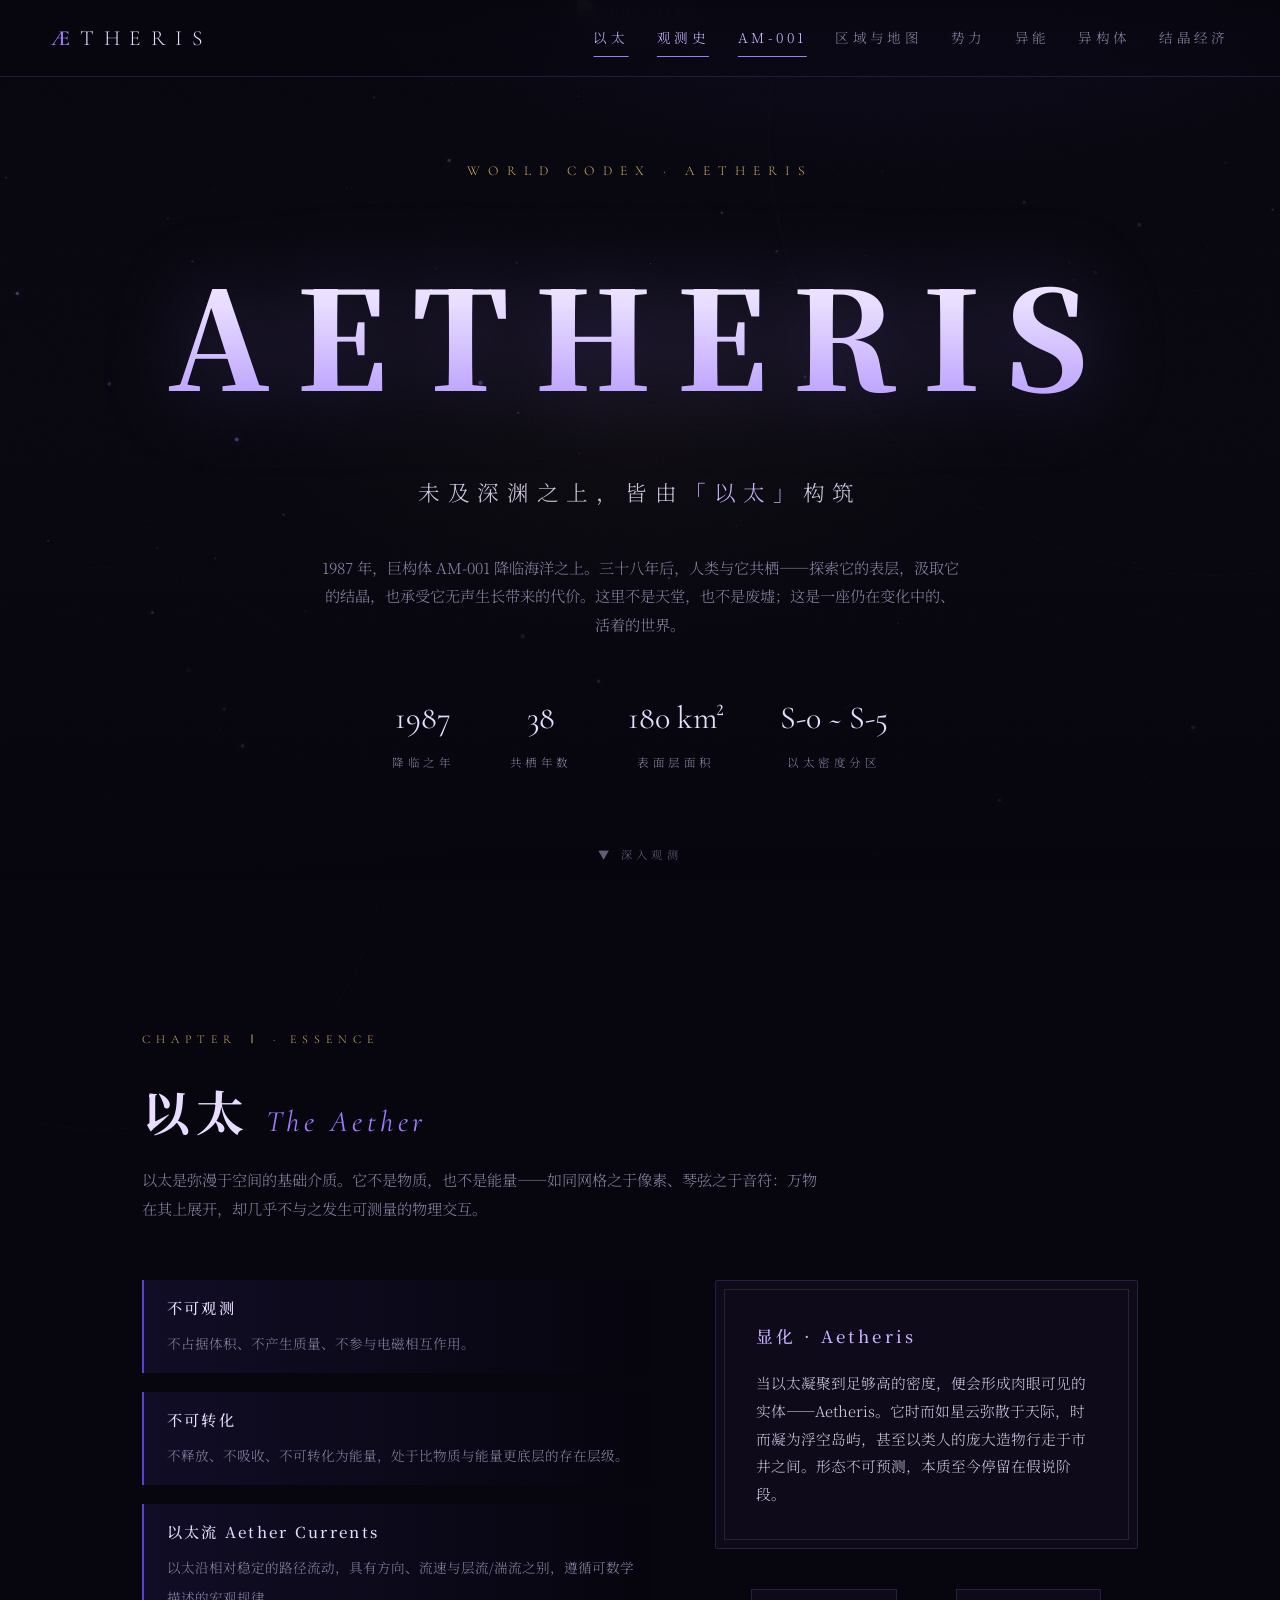
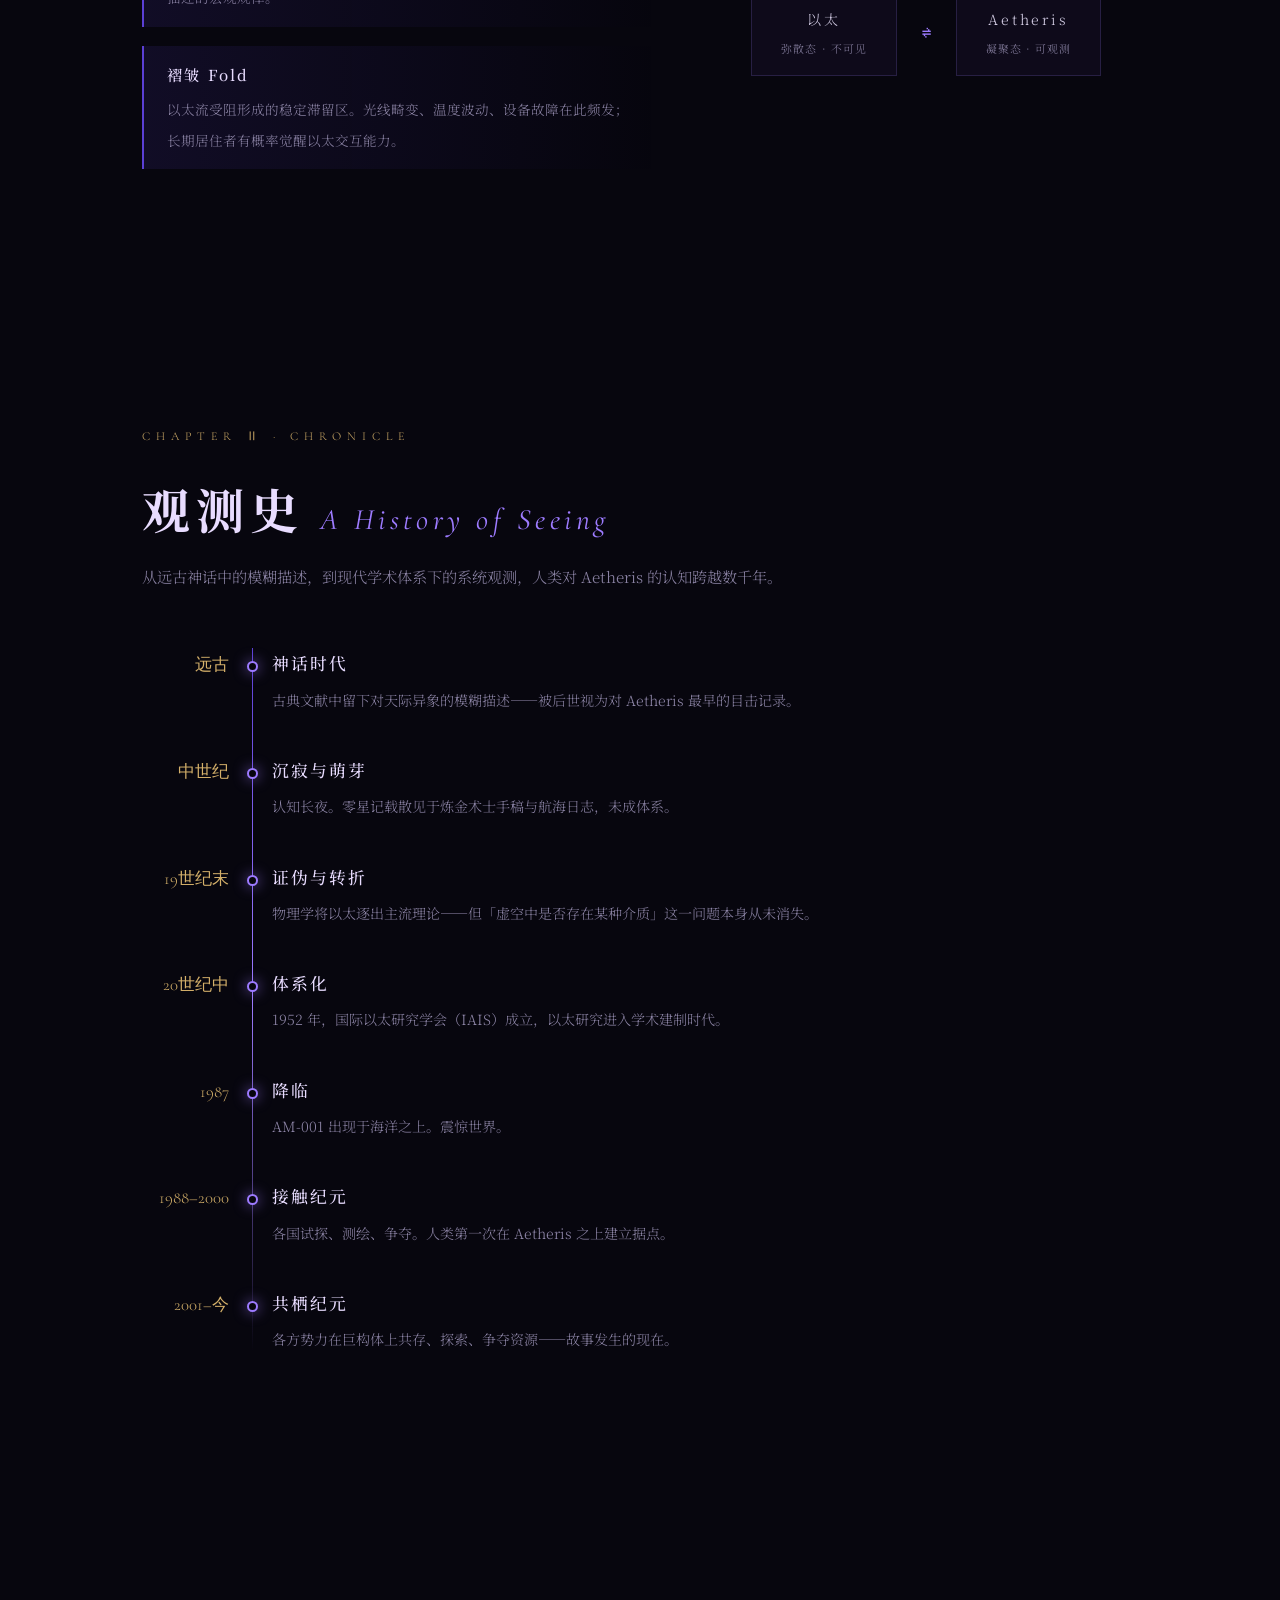
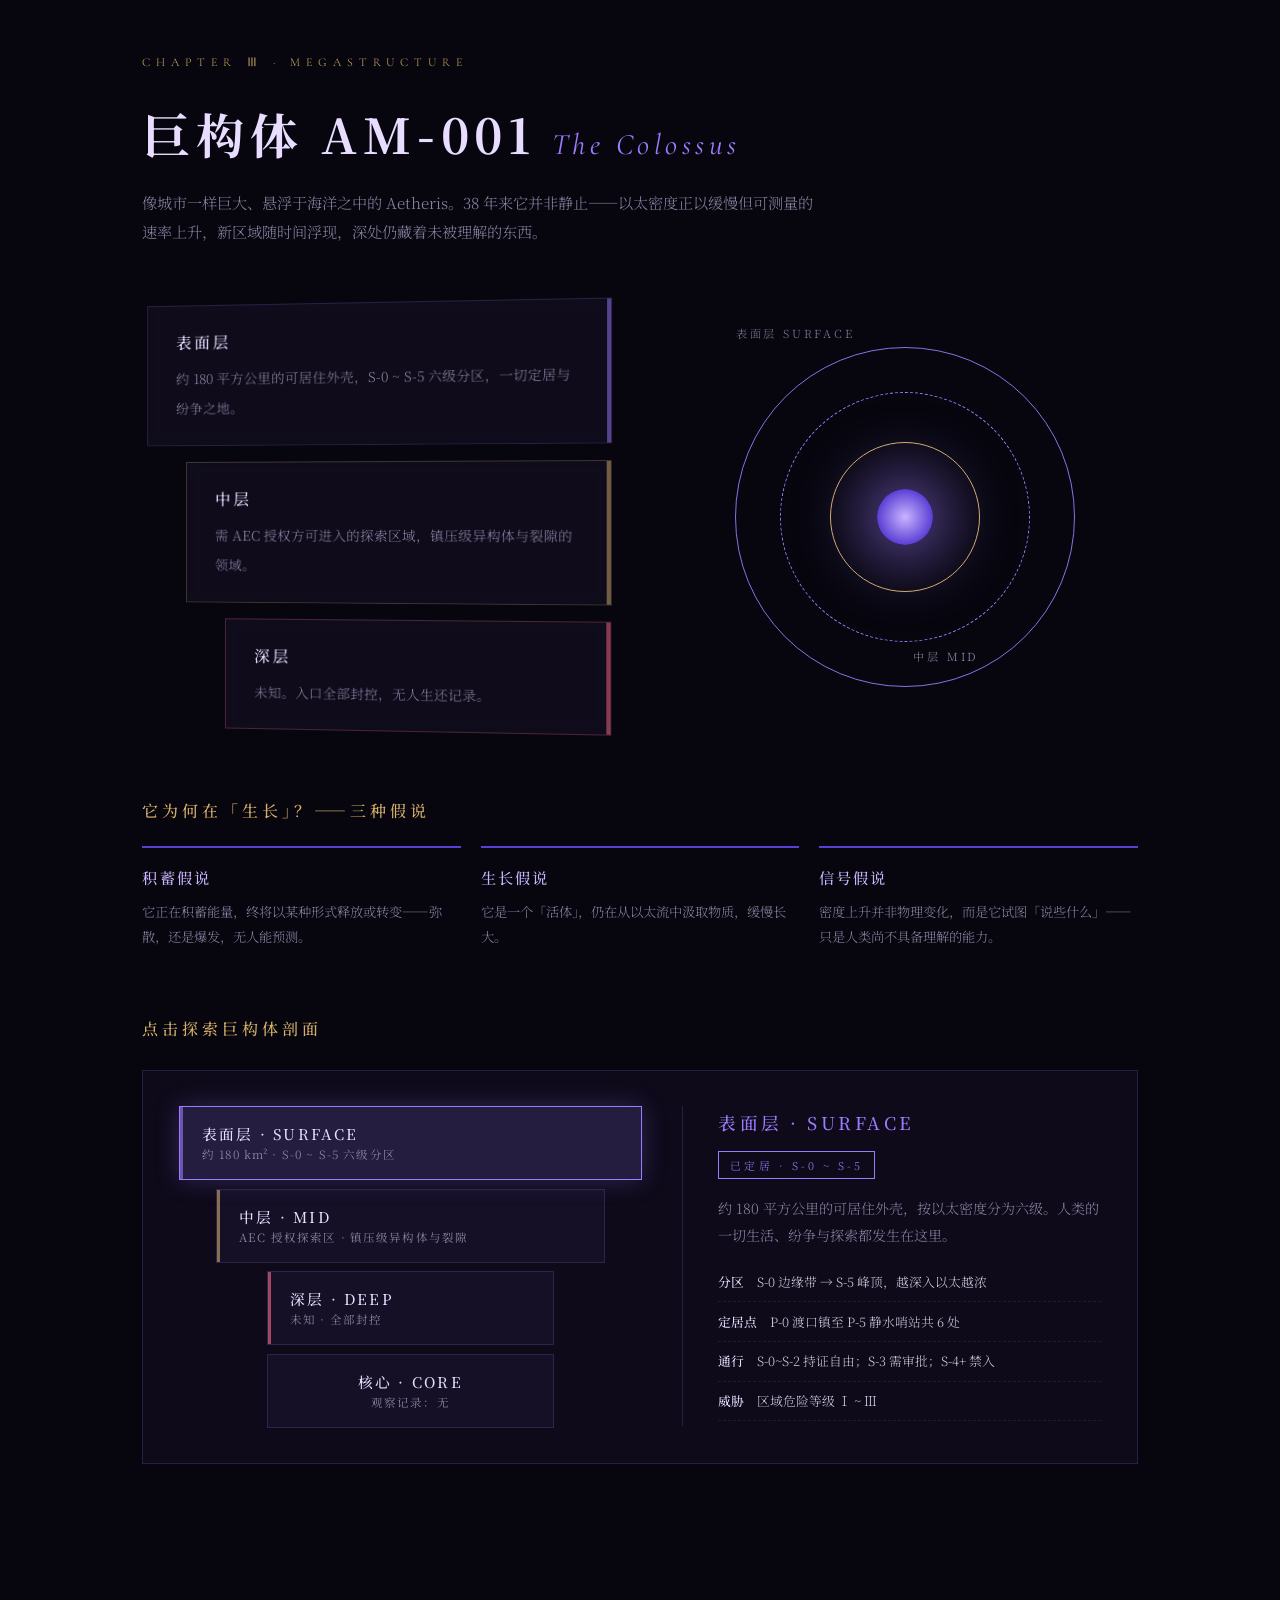
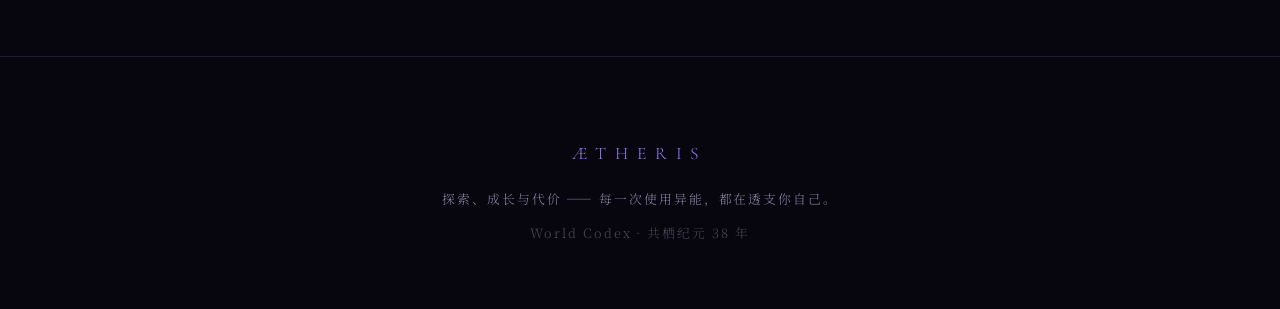
==== index.html @ a46f4601 "内容" ====
<!DOCTYPE html>
<html lang="zh-CN">
<head>
<meta charset="UTF-8">
<meta name="viewport" content="width=device-width, initial-scale=1.0">
<title>AETHERIS · AETHERIS</title>
<link rel="preconnect" href="https://fonts.googleapis.com">
<link href="https://fonts.googleapis.com/css2?family=Noto+Serif+SC:wght@300;500;700;900&family=Cormorant+Garamond:ital,wght@0,400;0,600;1,400&display=swap" rel="stylesheet">
<link rel="stylesheet" href="css/style.css">
</head>
<body>
<div id="veil"></div><div id="grain"></div>
<canvas id="particles"></canvas>
<div class="sigil a"></div><div class="sigil b"></div>
<div id="progress"></div>
<nav id="nav">
  <a class="logo" href="index.html"><b>Æ</b>THERIS</a>
  <div class="links"><a href="index.html#ether" class="on">以太</a><a href="index.html#history" class="on">观测史</a><a href="index.html#am001" class="on">AM-001</a><a href="regions.html">区域与地图</a><a href="factions.html">势力</a><a href="powers.html">异能</a><a href="bestiary.html">异构体</a><a href="economy.html">结晶经济</a></div>
</nav>
<header id="top">
  <div class="hero-bg"><img src="https://lingxi.wps.cn/api/aioffice/v1/short_link/3wwy4Lrfb" alt="巨构体 AM-001"></div>
  <div class="hero-kicker">World Codex · Aetheris</div>
  <h1 class="hero-title">AETHERIS</h1>
  <div class="hero-sub">未及深渊之上，皆由<em>「以太」</em>构筑</div>
  <p class="hero-desc">1987 年，巨构体 AM-001 降临海洋之上。三十八年后，人类与它共栖——探索它的表层，汲取它的结晶，也承受它无声生长带来的代价。这里不是天堂，也不是废墟；这是一座仍在变化中的、活着的世界。</p>
  <div class="hero-meta">
    <div><div class="num">1987</div><div class="lab">降临之年</div></div>
    <div><div class="num">38</div><div class="lab">共栖年数</div></div>
    <div><div class="num">180 km²</div><div class="lab">表面层面积</div></div>
    <div><div class="num">S-0 ~ S-5</div><div class="lab">以太密度分区</div></div>
  </div>
  <div class="scroll-hint">▼ 深入观测</div>
</header><section id="ether" class="reveal">
  <div class="sec-tag">Chapter Ⅰ · Essence</div>
  <h2>以太<span class="en">The Aether</span></h2>
  <p class="sec-intro">以太是弥漫于空间的基础介质。它不是物质，也不是能量——如同网格之于像素、琴弦之于音符：万物在其上展开，却几乎不与之发生可测量的物理交互。</p>
  <div class="theory-grid">
    <div class="essence">
      <div class="ess"><b>不可观测</b><span>不占据体积、不产生质量、不参与电磁相互作用。</span></div>
      <div class="ess"><b>不可转化</b><span>不释放、不吸收、不可转化为能量，处于比物质与能量更底层的存在层级。</span></div>
      <div class="ess"><b>以太流 Aether Currents</b><span>以太沿相对稳定的路径流动，具有方向、流速与层流/湍流之别，遵循可数学描述的宏观规律。</span></div>
      <div class="ess"><b>褶皱 Fold</b><span>以太流受阻形成的稳定滞留区。光线畸变、温度波动、设备故障在此频发；长期居住者有概率觉醒以太交互能力。</span></div>
    </div>
    <div>
      <div class="meditate">
        <h3>显化 · Aetheris</h3>
        <p>当以太凝聚到足够高的密度，便会形成肉眼可见的实体——Aetheris。它时而如星云弥散于天际，时而凝为浮空岛屿，甚至以类人的庞大造物行走于市井之间。形态不可预测，本质至今停留在假说阶段。</p>
      </div>
      <div class="water-cycle">
        <div class="wc-node">以太<small>弥散态 · 不可见</small></div>
        <div class="wc-arrow">⇌</div>
        <div class="wc-node">Aetheris<small>凝聚态 · 可观测</small></div>
      </div>
    </div>
  </div>
</section><section id="history" class="reveal">
  <div class="sec-tag">Chapter Ⅱ · Chronicle</div>
  <h2>观测史<span class="en">A History of Seeing</span></h2>
  <p class="sec-intro">从远古神话中的模糊描述，到现代学术体系下的系统观测，人类对 Aetheris 的认知跨越数千年。</p>
  <div class="timeline">
    <div class="tl-item"><div class="tl-when">远古</div><div class="tl-dot"></div><div><h3>神话时代</h3><p>古典文献中留下对天际异象的模糊描述——被后世视为对 Aetheris 最早的目击记录。</p></div></div>
    <div class="tl-item"><div class="tl-when">中世纪</div><div class="tl-dot"></div><div><h3>沉寂与萌芽</h3><p>认知长夜。零星记载散见于炼金术士手稿与航海日志，未成体系。</p></div></div>
    <div class="tl-item"><div class="tl-when">19世纪末</div><div class="tl-dot"></div><div><h3>证伪与转折</h3><p>物理学将以太逐出主流理论——但「虚空中是否存在某种介质」这一问题本身从未消失。</p></div></div>
    <div class="tl-item"><div class="tl-when">20世纪中</div><div class="tl-dot"></div><div><h3>体系化</h3><p>1952 年，国际以太研究学会（IAIS）成立，以太研究进入学术建制时代。</p></div></div>
    <div class="tl-item"><div class="tl-when">1987</div><div class="tl-dot"></div><div><h3>降临</h3><p>AM-001 出现于海洋之上。震惊世界。</p></div></div>
    <div class="tl-item"><div class="tl-when">1988–2000</div><div class="tl-dot"></div><div><h3>接触纪元</h3><p>各国试探、测绘、争夺。人类第一次在 Aetheris 之上建立据点。</p></div></div>
    <div class="tl-item"><div class="tl-when">2001–今</div><div class="tl-dot"></div><div><h3>共栖纪元</h3><p>各方势力在巨构体上共存、探索、争夺资源——故事发生的现在。</p></div></div>
  </div>
</section><section id="am001" class="reveal">
  <div class="sec-tag">Chapter Ⅲ · Megastructure</div>
  <h2>巨构体 AM-001<span class="en">The Colossus</span></h2>
  <p class="sec-intro">像城市一样巨大、悬浮于海洋之中的 Aetheris。38 年来它并非静止——以太密度正以缓慢但可测量的速率上升，新区域随时间浮现，深处仍藏着未被理解的东西。</p>
  <div class="am-wrap">
    <div class="layers">
      <div class="layer"><b>表面层</b><span>约 180 平方公里的可居住外壳，S-0 ~ S-5 六级分区，一切定居与纷争之地。</span></div>
      <div class="layer"><b>中层</b><span>需 AEC 授权方可进入的探索区域，镇压级异构体与裂隙的领域。</span></div>
      <div class="layer"><b>深层</b><span>未知。入口全部封控，无人生还记录。</span></div>
    </div>
    <div class="am-visual">
      <div class="orb o1"><span class="orb-label" style="top:-1.6rem;left:0">表面层 SURFACE</span></div>
      <div class="orb o2"><span class="orb-label" style="bottom:-1.6rem;right:20%">中层 MID</span></div>
      <div class="orb o3"></div>
      <div class="orb core"></div>
    </div>
  </div>
  <h3 style="color:var(--gold);letter-spacing:.25em;font-weight:500;margin-bottom:1.2rem;font-size:1rem">它为何在「生长」？——三种假说</h3>
  <div class="hypo">
    <div><b>积蓄假说</b><p>它正在积蓄能量，终将以某种形式释放或转变——弥散，还是爆发，无人能预测。</p></div>
    <div><b>生长假说</b><p>它是一个「活体」，仍在从以太流中汲取物质，缓慢长大。</p></div>
    <div><b>信号假说</b><p>密度上升并非物理变化，而是它试图「说些什么」——只是人类尚不具备理解的能力。</p></div>
  </div>
  <h3 style="color:var(--gold);letter-spacing:.25em;font-weight:500;margin:4rem 0 1.6rem;font-size:1rem">点击探索巨构体剖面</h3>
  <div class="profile">
    <div class="pmap">
      <button class="pzone active" data-z="0" style="--lv:#9d7bff"><b>表面层 · SURFACE</b><span>约 180 km² · S-0 ~ S-5 六级分区</span></button>
      <button class="pzone" data-z="1" style="--lv:#d4b06a;width:84%"><b>中层 · MID</b><span>AEC 授权探索区 · 镇压级异构体与裂隙</span></button>
      <button class="pzone" data-z="2" style="--lv:#ff6b8a;width:62%"><b>深层 · DEEP</b><span>未知 · 全部封控</span></button>
      <button class="pzone core-z" data-z="3" style="--lv:var(--glow)"><b>核心 · CORE</b><span>观察记录：无</span></button>
    </div>
    <div class="pdetail" id="pdetail"></div>
  </div>
</section>
<footer>
  <div class="fl">ÆTHERIS</div>
  <p>探索、成长与代价 —— 每一次使用异能，都在透支你自己。</p>
  <p style="margin-top:.6rem;opacity:.5">World Codex · 共栖纪元 38 年</p>
</footer>
<script src="js/main.js"></script>
</body>
</html>
---- css/style.css ----
:root{
  --void:#07060e;
  --abyss:#0d0b1a;
  --panel:rgba(20,16,38,.55);
  --aether:#9d7bff;
  --aether-deep:#5b3fd4;
  --glow:#c9b4ff;
  --crystal:#e8dcff;
  --gold:#d4b06a;
  --danger:#ff6b8a;
  --text:#cfc8e0;
  --dim:#8a82a3;
  --line:rgba(157,123,255,.18);
  --serif:'Noto Serif SC',serif;
  --latin:'Cormorant Garamond',serif;
}
*{margin:0;padding:0;box-sizing:border-box}
html{scroll-behavior:smooth}
body{
  background:var(--void);
  color:var(--text);
  font-family:var(--serif);
  font-weight:300;
  line-height:1.9;
  overflow-x:hidden;
}
::selection{background:var(--aether-deep);color:#fff}
::-webkit-scrollbar{width:9px}
::-webkit-scrollbar-track{background:var(--void)}
::-webkit-scrollbar-thumb{background:linear-gradient(var(--aether-deep),var(--aether));border-radius:4px}

/* ---------- background atmosphere ---------- */
#veil{position:fixed;inset:0;z-index:-3;background:
  radial-gradient(ellipse 80% 50% at 70% -10%, rgba(91,63,212,.22), transparent 60%),
  radial-gradient(ellipse 60% 40% at 10% 110%, rgba(157,123,255,.10), transparent 60%),
  radial-gradient(ellipse 40% 30% at 50% 50%, rgba(212,176,106,.04), transparent 70%),
  var(--void);}
#grain{position:fixed;inset:0;z-index:-2;opacity:.05;pointer-events:none;
  background-image:url("data:image/svg+xml,%3Csvg xmlns='http://www.w3.org/2000/svg' width='120' height='120'%3E%3Cfilter id='n'%3E%3CfeTurbulence type='fractalNoise' baseFrequency='0.9' numOctaves='2'/%3E%3C/filter%3E%3Crect width='120' height='120' filter='url(%23n)'/%3E%3C/svg%3E");}
#particles{position:fixed;inset:0;z-index:-1;pointer-events:none}
.sigil{position:fixed;z-index:-1;pointer-events:none;opacity:.05;
  border:1px solid var(--aether);border-radius:50%;}
.sigil.a{width:70vmax;height:70vmax;top:-25vmax;right:-30vmax;animation:spin 240s linear infinite}
.sigil.b{width:44vmax;height:44vmax;bottom:-18vmax;left:-14vmax;border-style:dashed;animation:spin 180s linear infinite reverse}
@keyframes spin{to{transform:rotate(360deg)}}

/* ---------- nav ---------- */
nav{position:fixed;top:0;left:0;right:0;z-index:50;display:flex;align-items:center;justify-content:space-between;
  padding:1.1rem 4vw;backdrop-filter:blur(14px);
  background:linear-gradient(rgba(7,6,14,.75),rgba(7,6,14,.25));
  border-bottom:1px solid var(--line);transition:padding .4s}
nav.shrunk{padding:.6rem 4vw}
.logo{font-family:var(--latin);font-size:1.35rem;letter-spacing:.45em;color:var(--crystal);text-decoration:none}
.logo b{color:var(--aether);font-weight:600}
nav .links{display:flex;gap:1.8rem}
nav .links::-webkit-scrollbar{display:none}
nav .links a{color:var(--dim);text-decoration:none;font-size:.85rem;letter-spacing:.25em;transition:color .3s;position:relative}
nav .links a:hover{color:var(--glow)}
nav .links a::after{content:'';position:absolute;left:50%;bottom:-6px;width:0;height:1px;background:var(--aether);transition:.35s;transform:translateX(-50%)}
nav .links a:hover::after{width:100%}

/* ---------- hero ---------- */
header{min-height:100vh;display:flex;flex-direction:column;justify-content:center;align-items:center;
  text-align:center;padding:6rem 6vw 4rem;position:relative}
.hero-kicker{font-family:var(--latin);letter-spacing:.6em;font-size:.85rem;color:var(--gold);text-transform:uppercase;
  opacity:0;animation:rise 1.2s .2s forwards}
h1.hero-title{font-size:clamp(3.5rem,11vw,8.5rem);font-weight:900;letter-spacing:.18em;
  background:linear-gradient(180deg,#fff 0%,var(--crystal) 40%,var(--aether) 100%);
  -webkit-background-clip:text;background-clip:text;color:transparent;
  margin:1.2rem 0 .6rem;opacity:0;animation:rise 1.4s .5s forwards;
  filter:drop-shadow(0 0 42px rgba(157,123,255,.35))}
.hero-sub{font-size:clamp(1rem,2.2vw,1.35rem);color:var(--text);letter-spacing:.35em;
  opacity:0;animation:rise 1.4s .9s forwards}
.hero-sub em{font-style:normal;color:var(--glow)}
.hero-desc{max-width:640px;margin:2.6rem auto 0;color:var(--dim);font-size:.95rem;
  opacity:0;animation:rise 1.4s 1.25s forwards}
.hero-meta{display:flex;gap:3.5rem;margin-top:3rem;opacity:0;animation:rise 1.4s 1.6s forwards;flex-wrap:wrap;justify-content:center}
.hero-meta div{text-align:center}
.hero-meta .num{font-family:var(--latin);font-size:2rem;color:var(--crystal);font-weight:400}
.hero-meta .lab{font-size:.72rem;letter-spacing:.3em;color:var(--dim);margin-top:.2rem}
.scroll-hint{position:absolute;bottom:2.2rem;left:50%;transform:translateX(-50%);color:var(--dim);
  font-size:.7rem;letter-spacing:.4em;animation:bob 2.6s ease-in-out infinite;opacity:.7}
@keyframes bob{0%,100%{transform:translate(-50%,0)}50%{transform:translate(-50%,10px)}}
@keyframes rise{from{opacity:0;transform:translateY(28px)}to{opacity:1;transform:none}}

/* ---------- sections ---------- */
section{padding:8rem 8vw;max-width:1200px;margin:0 auto;position:relative}
.sec-tag{font-family:var(--latin);letter-spacing:.5em;font-size:.75rem;color:var(--gold);text-transform:uppercase;margin-bottom:.9rem}
h2{font-size:clamp(1.9rem,4.5vw,3rem);font-weight:700;color:var(--crystal);letter-spacing:.12em;margin-bottom:.6rem}
h2 .en{font-family:var(--latin);font-weight:400;font-style:italic;color:var(--aether);margin-left:1rem;font-size:.62em;letter-spacing:.15em}
.sec-intro{max-width:680px;color:var(--dim);margin-bottom:3.5rem;font-size:.95rem}
.reveal{opacity:0;transform:translateY(40px);transition:opacity 1s ease,transform 1s ease}
.reveal.on{opacity:1;transform:none}

/* aether theory */
.theory-grid{display:grid;grid-template-columns:1.1fr .9fr;gap:3.5rem;align-items:start}
.meditate{position:relative;padding:2.5rem;border:1px solid var(--line);background:var(--panel);backdrop-filter:blur(8px);
  border-radius:2px}
.meditate::before{content:'';position:absolute;inset:8px;border:1px solid rgba(212,176,106,.15);pointer-events:none}
.meditate h3{color:var(--glow);font-weight:500;letter-spacing:.2em;margin-bottom:1rem;font-size:1.05rem}
.meditate p{font-size:.92rem;color:var(--text)}
.essence{display:grid;gap:1.2rem}
.ess{border-left:2px solid var(--aether-deep);padding:.9rem 1.4rem;background:linear-gradient(90deg,rgba(91,63,212,.12),transparent);transition:.4s}
.ess:hover{border-color:var(--aether);transform:translateX(8px)}
.ess b{display:block;color:var(--crystal);letter-spacing:.15em;font-weight:500;margin-bottom:.3rem;font-size:.95rem}
.ess span{font-size:.85rem;color:var(--dim)}
.water-cycle{display:flex;align-items:center;justify-content:center;gap:1.5rem;margin-top:2.5rem;flex-wrap:wrap}
.wc-node{padding:1rem 1.8rem;border:1px solid var(--line);text-align:center;font-size:.88rem;letter-spacing:.2em;color:var(--text);background:var(--panel)}
.wc-node small{display:block;font-size:.68rem;color:var(--dim);letter-spacing:.1em;margin-top:.3rem}
.wc-arrow{color:var(--aether);font-family:var(--latin);font-size:1.4rem}

/* timeline */
.timeline{position:relative;margin-top:1rem}
.timeline::before{content:'';position:absolute;left:110px;top:0;bottom:0;width:1px;
  background:linear-gradient(var(--aether-deep),var(--aether),transparent)}
.tl-item{display:grid;grid-template-columns:90px 40px 1fr;gap:0;margin-bottom:2.6rem;align-items:baseline}
.tl-when{font-family:var(--latin);color:var(--gold);font-size:1.05rem;text-align:right;padding-right:.2rem}
.tl-dot{width:11px;height:11px;border-radius:50%;background:var(--void);border:2px solid var(--aether);
  position:relative;left:15px;top:2px;box-shadow:0 0 14px rgba(157,123,255,.7)}
.tl-item h3{color:var(--crystal);font-weight:500;letter-spacing:.12em;font-size:1.05rem;margin-bottom:.4rem}
.tl-item p{font-size:.88rem;color:var(--dim);max-width:640px}

/* AM-001 structure */
.am-wrap{display:grid;grid-template-columns:1fr 1fr;gap:4rem;align-items:center;margin-bottom:4rem}
.layers{display:flex;flex-direction:column;gap:1rem;perspective:800px}
.layer{padding:1.4rem 1.8rem;border:1px solid var(--line);background:var(--panel);backdrop-filter:blur(6px);
  transform:rotateY(-4deg);transition:.5s;position:relative;overflow:hidden}
.layer::after{content:'';position:absolute;top:0;right:0;width:4px;height:100%;background:var(--aether);opacity:.5}
.layer:nth-child(1){margin-right:0}
.layer:nth-child(2){margin-left:2.5rem;border-color:rgba(212,176,106,.25)}
.layer:nth-child(2)::after{background:var(--gold)}
.layer:nth-child(3){margin-left:5rem;border-color:rgba(255,107,138,.25)}
.layer:nth-child(3)::after{background:var(--danger)}
.layer:hover{transform:rotateY(0) translateX(6px);box-shadow:0 8px 40px rgba(91,63,212,.25)}
.layer b{display:block;color:var(--crystal);letter-spacing:.2em;font-weight:500;margin-bottom:.3rem}
.layer span{font-size:.85rem;color:var(--dim)}
.am-visual{position:relative;height:420px;display:flex;align-items:center;justify-content:center}
.orb{position:absolute;border-radius:50%;border:1px solid var(--aether);animation:breathe 7s ease-in-out infinite}
.orb.o1{width:340px;height:340px;opacity:.9}
.orb.o2{width:250px;height:250px;border-style:dashed;animation-delay:-2s}
.orb.o3{width:150px;height:150px;border-color:var(--gold);animation-delay:-4s}
.orb.core{width:56px;height:56px;background:radial-gradient(circle,var(--glow),var(--aether-deep) 70%);
  box-shadow:0 0 60px 20px rgba(157,123,255,.5);border:none;animation:pulse 3s ease-in-out infinite}
@keyframes breathe{0%,100%{transform:scale(1)}50%{transform:scale(1.06)}}
@keyframes pulse{0%,100%{box-shadow:0 0 60px 20px rgba(157,123,255,.5)}50%{box-shadow:0 0 90px 34px rgba(157,123,255,.75)}}
.orb-label{position:absolute;font-size:.7rem;letter-spacing:.25em;color:var(--dim)}
.hypo{display:grid;grid-template-columns:repeat(3,1fr);gap:1.2rem}
.hypo div{border-top:2px solid var(--aether-deep);padding-top:1rem}
.hypo b{color:var(--glow);font-weight:500;letter-spacing:.15em;display:block;margin-bottom:.4rem;font-size:.95rem}
.hypo p{font-size:.83rem;color:var(--dim)}

/* regions S-0 ~ S-5 */
.region-rail{display:flex;gap:1rem;overflow-x:auto;padding:1rem .2rem 2rem;scrollbar-width:thin}
.region{min-width:250px;flex:1;border:1px solid var(--line);background:var(--panel);padding:1.6rem 1.4rem;
  position:relative;transition:.45s;overflow:hidden}
.region::before{content:'';position:absolute;top:0;left:0;right:0;height:3px;background:linear-gradient(90deg,transparent,var(--lv),transparent)}
.region:hover{transform:translateY(-8px);border-color:var(--lv);box-shadow:0 14px 50px rgba(91,63,212,.2)}
.region .s-code{font-family:var(--latin);font-size:2.2rem;color:var(--lv);line-height:1}
.region h3{font-size:1rem;font-weight:500;color:var(--crystal);letter-spacing:.2em;margin:.7rem 0 .5rem}
.region .st{font-size:.65rem;letter-spacing:.3em;color:var(--lv);border:1px solid var(--lv);display:inline-block;padding:.15rem .6rem;margin-bottom:.8rem}
.region p{font-size:.8rem;color:var(--dim);line-height:1.8}

/* settlements */
.settle-grid{display:grid;grid-template-columns:repeat(auto-fit,minmax(300px,1fr));gap:1.4rem}
.settle{border:1px solid var(--line);background:var(--panel);padding:1.6rem;position:relative;transition:.4s}
.settle:hover{border-color:var(--aether);transform:translateY(-5px)}
.settle .p-code{position:absolute;top:1.2rem;right:1.4rem;font-family:var(--latin);font-size:1.9rem;color:rgba(157,123,255,.28);font-weight:400}
.settle h3{color:var(--crystal);font-weight:500;letter-spacing:.15em;margin-bottom:.3rem}
.settle .pop{font-size:.7rem;letter-spacing:.25em;color:var(--gold);margin-bottom:.8rem}
.settle p{font-size:.85rem;color:var(--dim)}

/* factions */
.fac-grid{display:grid;grid-template-columns:repeat(auto-fit,minmax(320px,1fr));gap:1.6rem}
.fac{border:1px solid var(--line);background:linear-gradient(160deg,rgba(20,16,38,.7),rgba(13,11,26,.4));
  padding:2rem 1.8rem;position:relative;transition:.45s;overflow:hidden}
.fac::after{content:attr(data-glyph);position:absolute;right:-10px;bottom:-28px;font-family:var(--latin);
  font-size:6.5rem;color:rgba(157,123,255,.07);font-weight:600;line-height:1}
.fac:hover{border-color:var(--aether);transform:translateY(-6px);box-shadow:0 18px 60px rgba(91,63,212,.18)}
.fac .fk{font-size:.65rem;letter-spacing:.35em;color:var(--gold);text-transform:uppercase}
.fac h3{color:var(--crystal);font-weight:700;font-size:1.25rem;letter-spacing:.1em;margin:.5rem 0 .9rem}
.fac h3 span{font-family:var(--latin);font-weight:400;font-style:italic;color:var(--aether);font-size:.75em;margin-left:.6rem}
.fac p{font-size:.86rem;color:var(--dim);margin-bottom:1rem}
.fac .quote{font-size:.8rem;color:var(--glow);font-style:italic;border-left:2px solid var(--aether-deep);padding-left:1rem}

/* abilities */
.abil-wrap{display:grid;grid-template-columns:repeat(3,1fr);gap:1.3rem;margin-bottom:4rem}
.abil{border:1px solid var(--line);padding:1.5rem;background:var(--panel);transition:.4s;position:relative}
.abil:hover{border-color:var(--aether);transform:translateY(-5px)}
.abil .glyph{font-family:var(--latin);font-size:1.6rem;color:var(--aether);margin-bottom:.5rem}
.abil b{display:block;color:var(--crystal);font-weight:500;letter-spacing:.18em;margin-bottom:.4rem}
.abil span{font-size:.8rem;color:var(--dim)}
.er-scale{display:flex;gap:2px;margin-top:1rem;border:1px solid var(--line)}
.er-seg{flex:1;padding:1.2rem 1rem;text-align:center}
.er-seg .rng{font-family:var(--latin);font-size:1.2rem;color:var(--crystal)}
.er-seg p{font-size:.75rem;color:var(--dim);margin-top:.4rem}
.er-seg.e1{background:rgba(157,123,255,.08)}
.er-seg.e2{background:rgba(212,176,106,.10)}
.er-seg.e3{background:rgba(255,107,138,.12)}
.er-seg.e3 .rng{color:var(--danger)}

/* bestiary */
.beast-list{display:grid;gap:1.4rem}
.beast{display:grid;grid-template-columns:130px 1fr;gap:1.8rem;border:1px solid var(--line);background:var(--panel);
  padding:1.6rem;transition:.4s;align-items:center}
.beast:hover{border-color:var(--lv);transform:translateX(6px)}
.beast .lv{text-align:center;border-right:1px solid var(--line);padding-right:1.4rem}
.beast .lv .n{font-size:1.05rem;color:var(--crystal);font-weight:500;letter-spacing:.1em}
.beast .lv .d{font-family:var(--latin);font-size:.75rem;color:var(--lv);letter-spacing:.2em;margin-top:.3rem}
.beast h3{color:var(--glow);font-weight:500;letter-spacing:.2em;font-size:1.1rem;margin-bottom:.4rem}
.beast p{font-size:.85rem;color:var(--dim)}

/* crystals / tech / economy */
.tri{display:grid;grid-template-columns:repeat(auto-fit,minmax(280px,1fr));gap:1.6rem}
.card{border:1px solid var(--line);background:var(--panel);padding:2rem 1.8rem;transition:.4s}
.card:hover{border-color:var(--aether);transform:translateY(-5px)}
.card h3{color:var(--crystal);font-weight:500;letter-spacing:.2em;margin-bottom:1.1rem;font-size:1.05rem}
.card ul{list-style:none}
.card li{font-size:.85rem;color:var(--dim);padding:.55rem 0;border-bottom:1px dashed rgba(157,123,255,.12)}
.card li:last-child{border-bottom:none}
.card li b{color:var(--glow);font-weight:500}

/* glossary */
.gloss{display:grid;grid-template-columns:repeat(auto-fit,minmax(260px,1fr));gap:1.2rem}
.gl{border-left:2px solid var(--aether-deep);padding:.8rem 1.2rem;background:rgba(91,63,212,.06)}
.gl b{color:var(--crystal);font-weight:500;letter-spacing:.15em;font-family:var(--latin)}
.gl p{font-size:.82rem;color:var(--dim);margin-top:.3rem}

/* hero background art */
.hero-bg{position:absolute;inset:0;overflow:hidden;z-index:-1}
.hero-bg img{width:100%;height:100%;object-fit:cover;opacity:.5;animation:heroZoom 34s ease-in-out infinite alternate}
.hero-bg::after{content:'';position:absolute;inset:0;background:linear-gradient(180deg,rgba(7,6,14,.55),rgba(7,6,14,.2) 45%,var(--void))}
@keyframes heroZoom{from{transform:scale(1)}to{transform:scale(1.08)}}
#progress{position:fixed;top:0;left:0;height:2px;width:0;z-index:60;background:linear-gradient(90deg,var(--aether-deep),var(--glow));box-shadow:0 0 8px rgba(157,123,255,.8)}
/* region art */
.region .img{margin:-1.6rem -1.4rem 1.1rem;height:132px;overflow:hidden}
.region .img img{width:100%;height:100%;object-fit:cover;transition:transform .6s,filter .6s}
.region:hover .img img{transform:scale(1.07)}
@media(max-width:640px){.region{min-width:250px}.region .img{margin:-1.3rem -1.1rem 1rem;height:118px}}
/* data tables */
.table-wrap{overflow-x:auto;margin-top:1rem}
.rtable{width:100%;border-collapse:collapse;font-size:.83rem;min-width:520px}
.rtable th{color:var(--gold);letter-spacing:.18em;font-weight:500;text-align:left;padding:.7rem .8rem;border-bottom:1px solid var(--line);font-size:.72rem;white-space:nowrap}
.rtable td{padding:.7rem .8rem;border-bottom:1px dashed rgba(157,123,255,.12);color:var(--dim);vertical-align:top;line-height:1.7}
.rtable td:first-child{color:var(--glow);white-space:nowrap}
/* clickable profile map */
.profile{display:grid;grid-template-columns:1.05fr .95fr;gap:2.5rem;align-items:start;border:1px solid var(--line);background:var(--panel);padding:2.2rem}
.pmap{display:flex;flex-direction:column;gap:.55rem;align-items:center}
.pzone{width:100%;padding:1rem 1.4rem;cursor:pointer;border:1px solid var(--line);background:rgba(157,123,255,.05);transition:.35s;text-align:left;position:relative;font-family:var(--serif)}
.pzone::before{content:'';position:absolute;left:0;top:0;bottom:0;width:3px;background:var(--lv);opacity:.6;transition:.35s}
.pzone:hover{background:rgba(157,123,255,.12)}
.pzone.active{background:rgba(157,123,255,.16);border-color:var(--lv);box-shadow:0 0 24px rgba(157,123,255,.25)}
.pzone b{display:block;color:var(--crystal);letter-spacing:.15em;font-weight:500;font-size:.92rem}
.pzone span{font-size:.72rem;color:var(--dim);letter-spacing:.1em}
.pzone.core-z{width:62%;text-align:center}
.pzone.core-z::before{display:none}
.pdetail{border-left:1px solid var(--line);padding-left:2.2rem;min-height:320px}
.pdetail h3{color:var(--lv,var(--glow));letter-spacing:.2em;font-weight:500;font-size:1.1rem;margin-bottom:.6rem}
.pdetail .pd-status{font-size:.68rem;letter-spacing:.28em;color:var(--lv,var(--gold));border:1px solid var(--lv,var(--gold));display:inline-block;padding:.15rem .7rem;margin-bottom:1rem}
.pdetail p{font-size:.88rem;color:var(--dim);margin-bottom:.9rem}
.pdetail .pd-row{font-size:.8rem;padding:.45rem 0;border-bottom:1px dashed rgba(157,123,255,.12)}
.pdetail .pd-row b{color:var(--crystal);font-weight:500}
@media(max-width:900px){.profile{grid-template-columns:1fr}.pdetail{border-left:none;padding-left:0;min-height:0;border-top:1px solid var(--line);padding-top:1.5rem}}
/* erosion demo */
.er-demo{margin-top:2.5rem;border:1px solid var(--line);background:var(--panel);padding:2rem}
.er-demo h3{color:var(--gold);letter-spacing:.25em;font-weight:500;font-size:1rem;margin-bottom:1.4rem}
.er-bar{height:14px;border:1px solid var(--line);position:relative;background:rgba(0,0,0,.35)}
.er-fill{height:100%;width:12%;background:linear-gradient(90deg,var(--aether),var(--aether-deep));transition:width .5s,background .5s}
.er-readout{display:flex;justify-content:space-between;align-items:baseline;margin-top:1rem;flex-wrap:wrap;gap:.8rem}
.er-val{font-family:var(--latin);font-size:2rem;color:var(--crystal)}
.er-stage{font-size:.78rem;letter-spacing:.22em;padding:.2rem .8rem;border:1px solid var(--line)}
.er-log{font-size:.82rem;color:var(--dim);margin-top:1rem;min-height:3.2em}
.er-btns{margin-top:1.2rem;display:flex;gap:.9rem;flex-wrap:wrap}
.er-btn{font-family:var(--serif);cursor:pointer;background:transparent;color:var(--glow);border:1px solid var(--aether-deep);padding:.55rem 1.4rem;letter-spacing:.2em;font-size:.82rem;transition:.3s}
.er-btn:hover{background:rgba(157,123,255,.15)}
.er-btn.warn{color:var(--danger);border-color:rgba(255,107,138,.4)}
/* beast art */
.beast.with-art{grid-template-columns:190px 110px 1fr}
.beast .bimg{height:150px;overflow:hidden;border:1px solid var(--line)}
.beast .bimg img{width:100%;height:100%;object-fit:cover;transition:transform .6s}
.beast:hover .bimg img{transform:scale(1.07)}
@media(max-width:900px){.beast.with-art{grid-template-columns:1fr}.beast .bimg{height:180px}}
/* event calendar */
.cal-wrap{margin-top:2.5rem;border:1px solid var(--line);background:var(--panel);padding:2rem}
.cal-head{display:flex;justify-content:space-between;align-items:center;margin-bottom:1.4rem;flex-wrap:wrap;gap:.8rem}
.cal-head h3{color:var(--gold);letter-spacing:.25em;font-weight:500;font-size:1rem}
.cal-nav{display:flex;gap:.6rem;align-items:center}
.cal-nav button{font-family:var(--serif);cursor:pointer;background:transparent;color:var(--glow);border:1px solid var(--aether-deep);padding:.3rem .9rem;transition:.3s}
.cal-nav button:hover{background:rgba(157,123,255,.15)}
.cal-month{font-family:var(--latin);font-size:1.15rem;color:var(--crystal);letter-spacing:.15em;min-width:10rem;text-align:center}
.cal-grid{display:grid;grid-template-columns:repeat(7,1fr);gap:5px}
.cal-wd{text-align:center;font-size:.68rem;letter-spacing:.2em;color:var(--dim);padding:.3rem 0}
.cal-day{aspect-ratio:1;display:flex;flex-direction:column;align-items:center;justify-content:center;font-size:.82rem;color:var(--text);border:1px solid rgba(157,123,255,.08);position:relative;transition:.3s;cursor:default}
.cal-day:hover{border-color:var(--aether)}
.cal-day.out{opacity:.22}
.cal-day.today{border-color:var(--gold);box-shadow:0 0 10px rgba(212,176,106,.35)}
.cal-day .mk{position:absolute;bottom:6px;display:flex;gap:3px}
.cal-day .mk i{width:7px;height:7px;border-radius:50%}
.mk .m-stay{background:var(--glow);box-shadow:0 0 6px var(--glow)}
.mk .m-pulse{background:var(--danger);box-shadow:0 0 6px var(--danger)}
.cal-legend{display:flex;gap:1.6rem;margin-top:1.2rem;font-size:.75rem;color:var(--dim);flex-wrap:wrap}
.cal-legend i{display:inline-block;width:8px;height:8px;border-radius:50%;margin-right:.4rem}
.cal-tip{font-size:.8rem;color:var(--dim);margin-top:.8rem;min-height:2.6em;transition:.3s}
/* faction graph */
.fg-wrap{margin-top:3.5rem;border:1px solid var(--line);background:var(--panel);padding:2rem}
.fg-wrap h3{color:var(--gold);letter-spacing:.25em;font-weight:500;font-size:1rem;margin-bottom:.4rem}
.fg-wrap .fg-sub{font-size:.8rem;color:var(--dim);margin-bottom:1rem}
#fgraph{width:100%;height:auto;display:block}
#fgraph text{font-family:var(--serif);pointer-events:none}
.fnode{cursor:pointer}
.fnode circle{transition:.3s}
.fnode:hover circle,.fnode.active circle{filter:drop-shadow(0 0 10px rgba(157,123,255,.9))}
.fnode.active circle{stroke-width:3}
.fedge{transition:.3s;cursor:pointer}
.fedge:hover{stroke-width:3}
.fg-detail{border-top:1px solid var(--line);margin-top:1.2rem;padding-top:1.2rem;font-size:.85rem;color:var(--dim);min-height:4.2em}
.fg-detail b{color:var(--glow)}
@media(max-width:640px){.fg-wrap{padding:1.2rem}}
/* surface overview map */
.map-wrap{display:grid;grid-template-columns:1.25fr .75fr;gap:2rem;align-items:stretch;border:1px solid var(--line);background:var(--panel);padding:2rem}
#smap{width:100%;height:auto;display:block}
#smap .mzone{cursor:pointer;transition:.3s}
#smap .mzone:hover{filter:brightness(1.6)}
#smap .mzone.active{filter:brightness(1.8)}
#smap .mzone ellipse{stroke-width:1.2}
#smap .mzone text{font-family:var(--latin);pointer-events:none;letter-spacing:.2em}
#smap .mnode{cursor:pointer}
#smap .mnode circle.mdot{fill:var(--gold);transition:.3s}
#smap .mnode:hover circle.mdot,#smap .mnode.active circle.mdot{fill:#fff;filter:drop-shadow(0 0 8px var(--gold))}
#smap .mnode text{font-family:var(--serif);pointer-events:none;fill:#e8dcff;font-size:12.5px}
.map-detail{border-left:1px solid var(--line);padding-left:2rem;display:flex;flex-direction:column;justify-content:center}
.map-detail h3{color:var(--gold);letter-spacing:.2em;font-weight:500;font-size:1.1rem;margin-bottom:.6rem}
.map-detail .md-tag{font-size:.66rem;letter-spacing:.28em;border:1px solid var(--gold);color:var(--gold);display:inline-block;padding:.15rem .7rem;margin-bottom:1rem;width:fit-content}
.map-detail p{font-size:.86rem;color:var(--dim);margin-bottom:1rem}
.map-detail .pd-row{font-size:.8rem;padding:.45rem 0;border-bottom:1px dashed rgba(157,123,255,.12)}
.map-detail .pd-row b{color:var(--crystal);font-weight:500}
.map-legend{display:flex;gap:1.4rem;flex-wrap:wrap;margin-top:1rem;font-size:.72rem;color:var(--dim)}
.map-legend span{display:flex;align-items:center;gap:.45rem}
.map-legend i{width:10px;height:10px;border-radius:50%}
@media(max-width:900px){.map-wrap{grid-template-columns:1fr}.map-detail{border-left:none;padding-left:0;border-top:1px solid var(--line);padding-top:1.5rem}}
@media(max-width:640px){.map-wrap{padding:1.2rem}}
footer{padding:5rem 8vw 4rem;text-align:center;border-top:1px solid var(--line);margin-top:4rem}
footer .fl{font-family:var(--latin);letter-spacing:.5em;color:var(--aether);font-size:1.1rem}
footer p{color:var(--dim);font-size:.8rem;margin-top:1rem;letter-spacing:.15em}

/* ---------- tablet ---------- */
@media(max-width:1024px){
  section{padding:6rem 6vw}
  .hero-meta{gap:2rem}
}
/* ---------- mobile ---------- */
@media(max-width:900px){
  section{padding:4.5rem 6vw}
  .theory-grid,.am-wrap,.abil-wrap{grid-template-columns:1fr}
  .hypo{grid-template-columns:1fr;gap:1.6rem}
  .timeline::before{left:14px}
  .tl-item{grid-template-columns:24px 1fr;gap:.6rem 1rem;margin-bottom:2.2rem}
  .tl-when{text-align:left;grid-column:2;order:-1;font-size:.95rem}
  .tl-dot{left:7px;top:6px}
  .beast{grid-template-columns:1fr}
  .beast .lv{border-right:none;border-bottom:1px solid var(--line);padding:0 0 1rem}
  .am-visual{display:none}
  .layers .layer:nth-child(2){margin-left:1.2rem}
  .layers .layer:nth-child(3){margin-left:2.4rem}
  .meditate{padding:1.6rem}
}
@media(max-width:640px){
  html{font-size:15px}
  nav{padding:.8rem 5vw}
  nav.shrunk{padding:.55rem 5vw}
  .logo{font-size:1.05rem;letter-spacing:.3em}
  nav .links{gap:1.15rem;overflow-x:auto;-webkit-overflow-scrolling:touch;scrollbar-width:none;
    flex:1;justify-content:flex-end;margin-left:1rem}
  nav .links a{font-size:.72rem;letter-spacing:.14em;white-space:nowrap}
  header{padding:5rem 6vw 3.5rem;justify-content:flex-end}
  .hero-kicker{letter-spacing:.4em;font-size:.7rem}
  h1.hero-title{letter-spacing:.1em;margin:.9rem 0 .5rem}
  .hero-sub{letter-spacing:.22em;font-size:.95rem}
  .hero-desc{font-size:.85rem;margin-top:2rem}
  .hero-meta{gap:1.4rem;margin-top:2.2rem}
  .hero-meta{display:grid;grid-template-columns:repeat(2,1fr);gap:1.4rem;width:100%;max-width:320px}
  .hero-meta .num{font-size:1.45rem}
  .scroll-hint{bottom:1.3rem}
  section{padding:3.5rem 7vw}
  h2 .en{display:block;margin:.4rem 0 0}
  .sec-intro{margin-bottom:2.4rem}
  .ess:hover{transform:none}
  .water-cycle{gap:.8rem}
  .wc-node{padding:.8rem 1rem;font-size:.78rem;letter-spacing:.12em}
  .wc-arrow{font-size:1.1rem}
  .region-rail{gap:.7rem;margin:0 -7vw;padding:1rem 7vw 1.8rem}
  .region{min-width:216px;padding:1.3rem 1.1rem}
  .settle-grid,.fac-grid,.tri,.gloss{grid-template-columns:1fr;gap:1.1rem}
  .fac{padding:1.5rem 1.3rem}
  .fac::after{font-size:5rem;bottom:-20px}
  .abil-wrap{gap:.9rem}
  .abil{padding:1.2rem}
  .er-seg{padding:1rem .5rem}
  .er-seg .rng{font-size:1rem}
  .er-seg p{font-size:.68rem}
  .beast{padding:1.2rem;gap:1rem}
  .card{padding:1.5rem 1.3rem}
  .region:hover,.settle:hover,.fac:hover,.abil:hover,.card:hover,.ess:hover{transform:none}
  footer{padding:3.5rem 7vw 3rem}
  #particles{display:none}
  .sigil.a{width:110vmax;height:110vmax}
  .sigil.b{width:70vmax;height:70vmax}
}

nav .links a.on{color:var(--glow)}
nav .links a.on::after{width:100%}
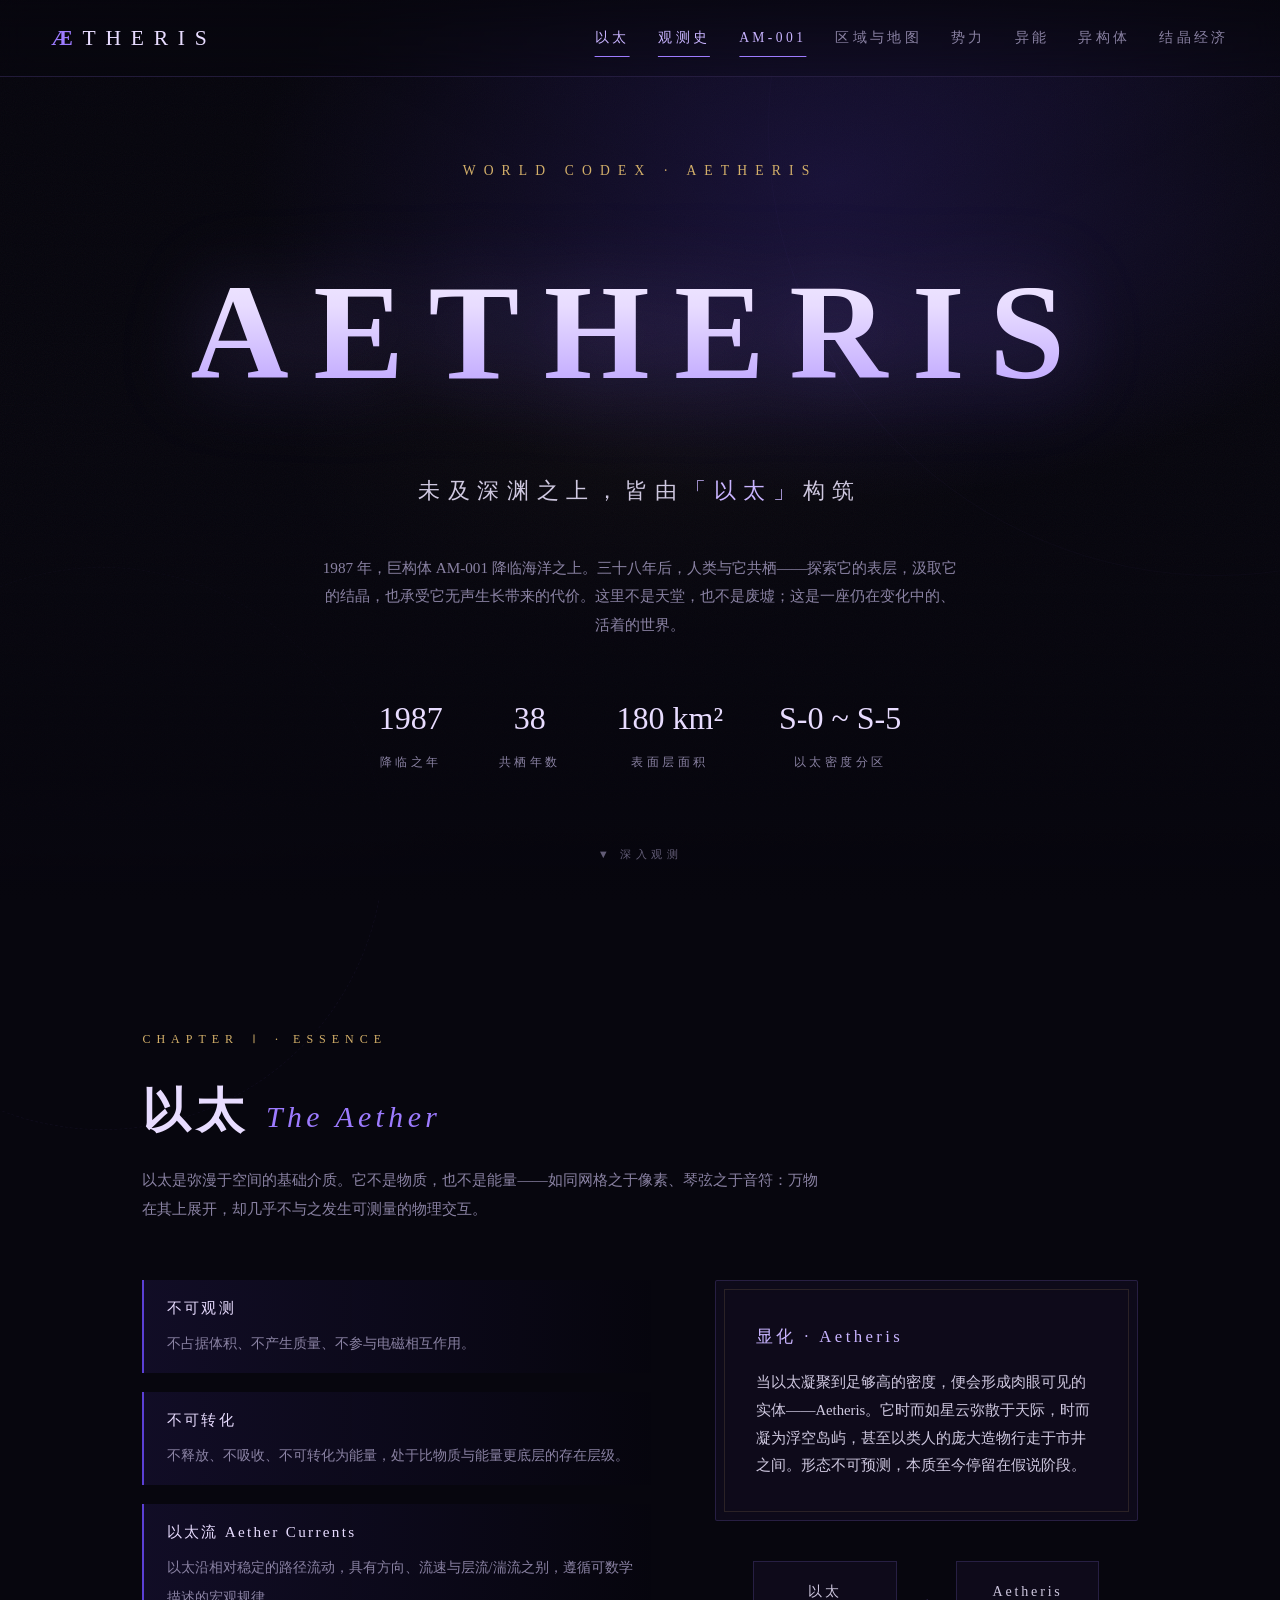
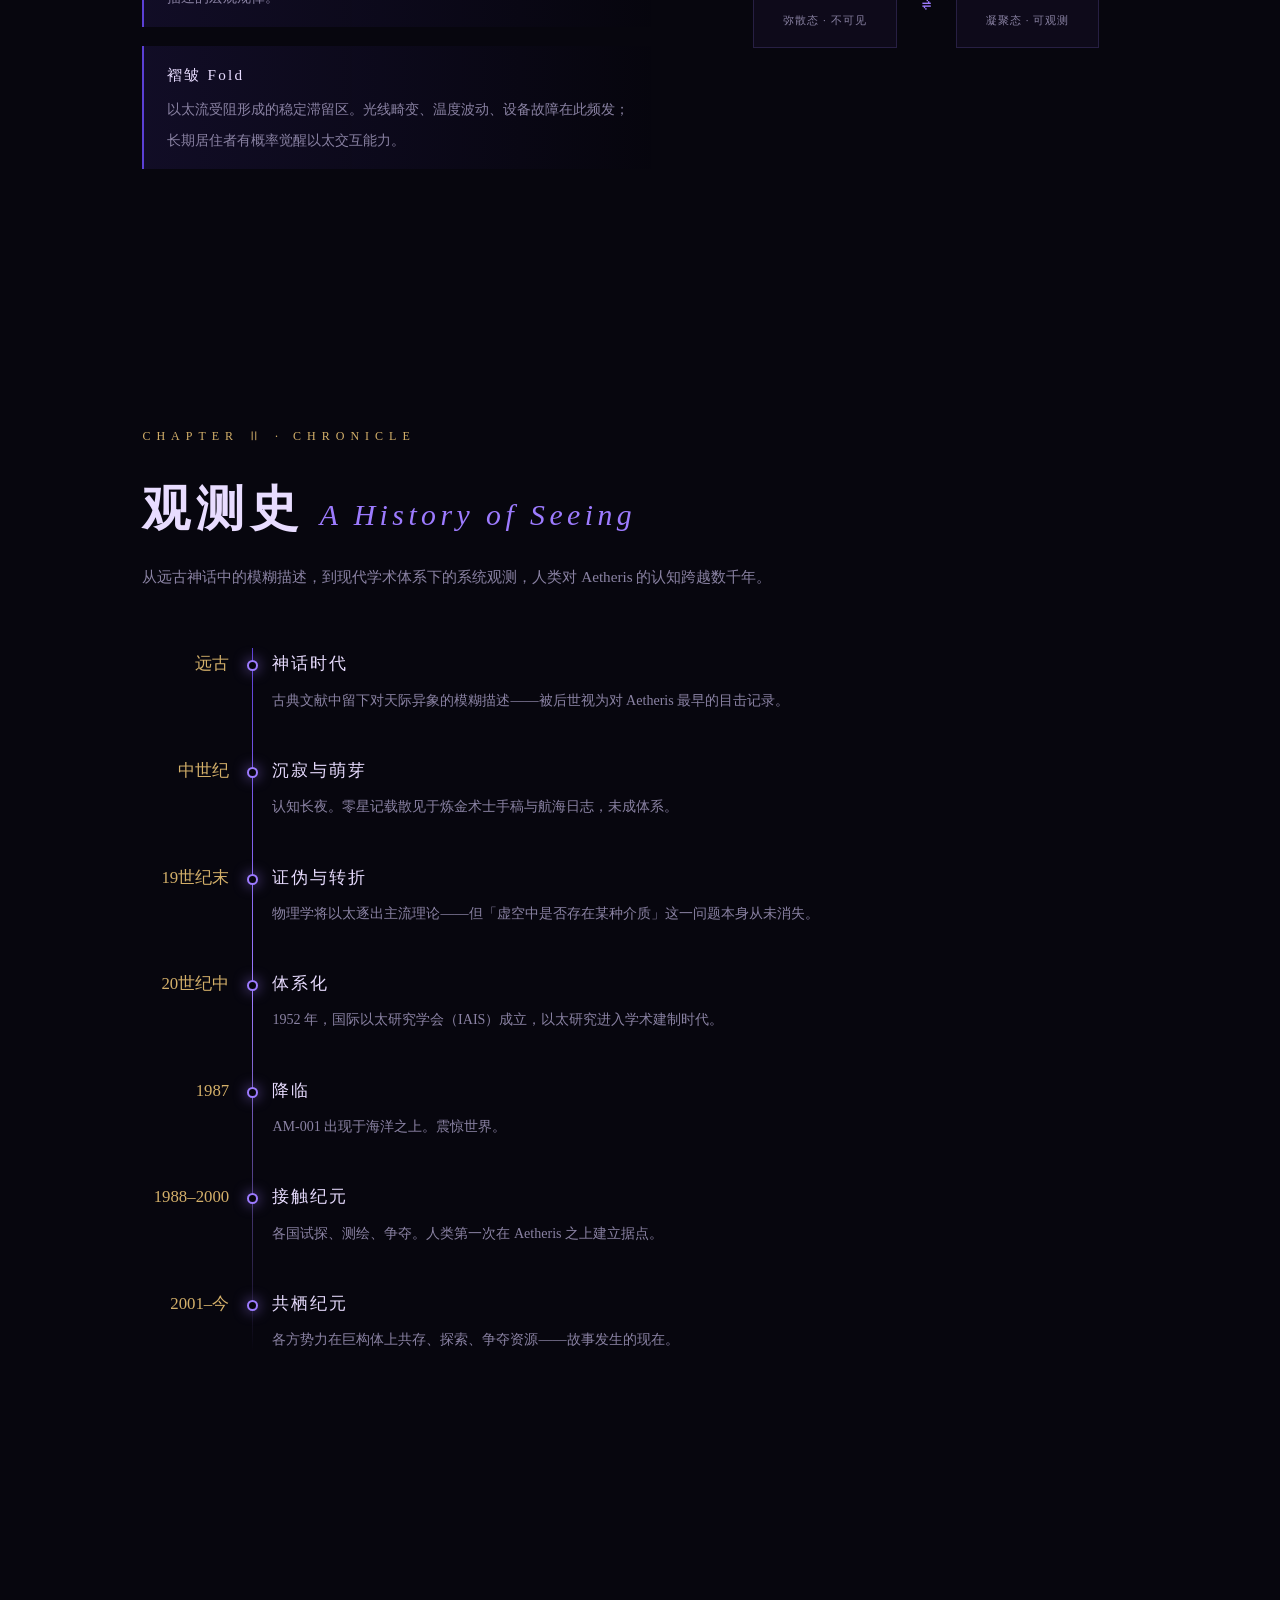
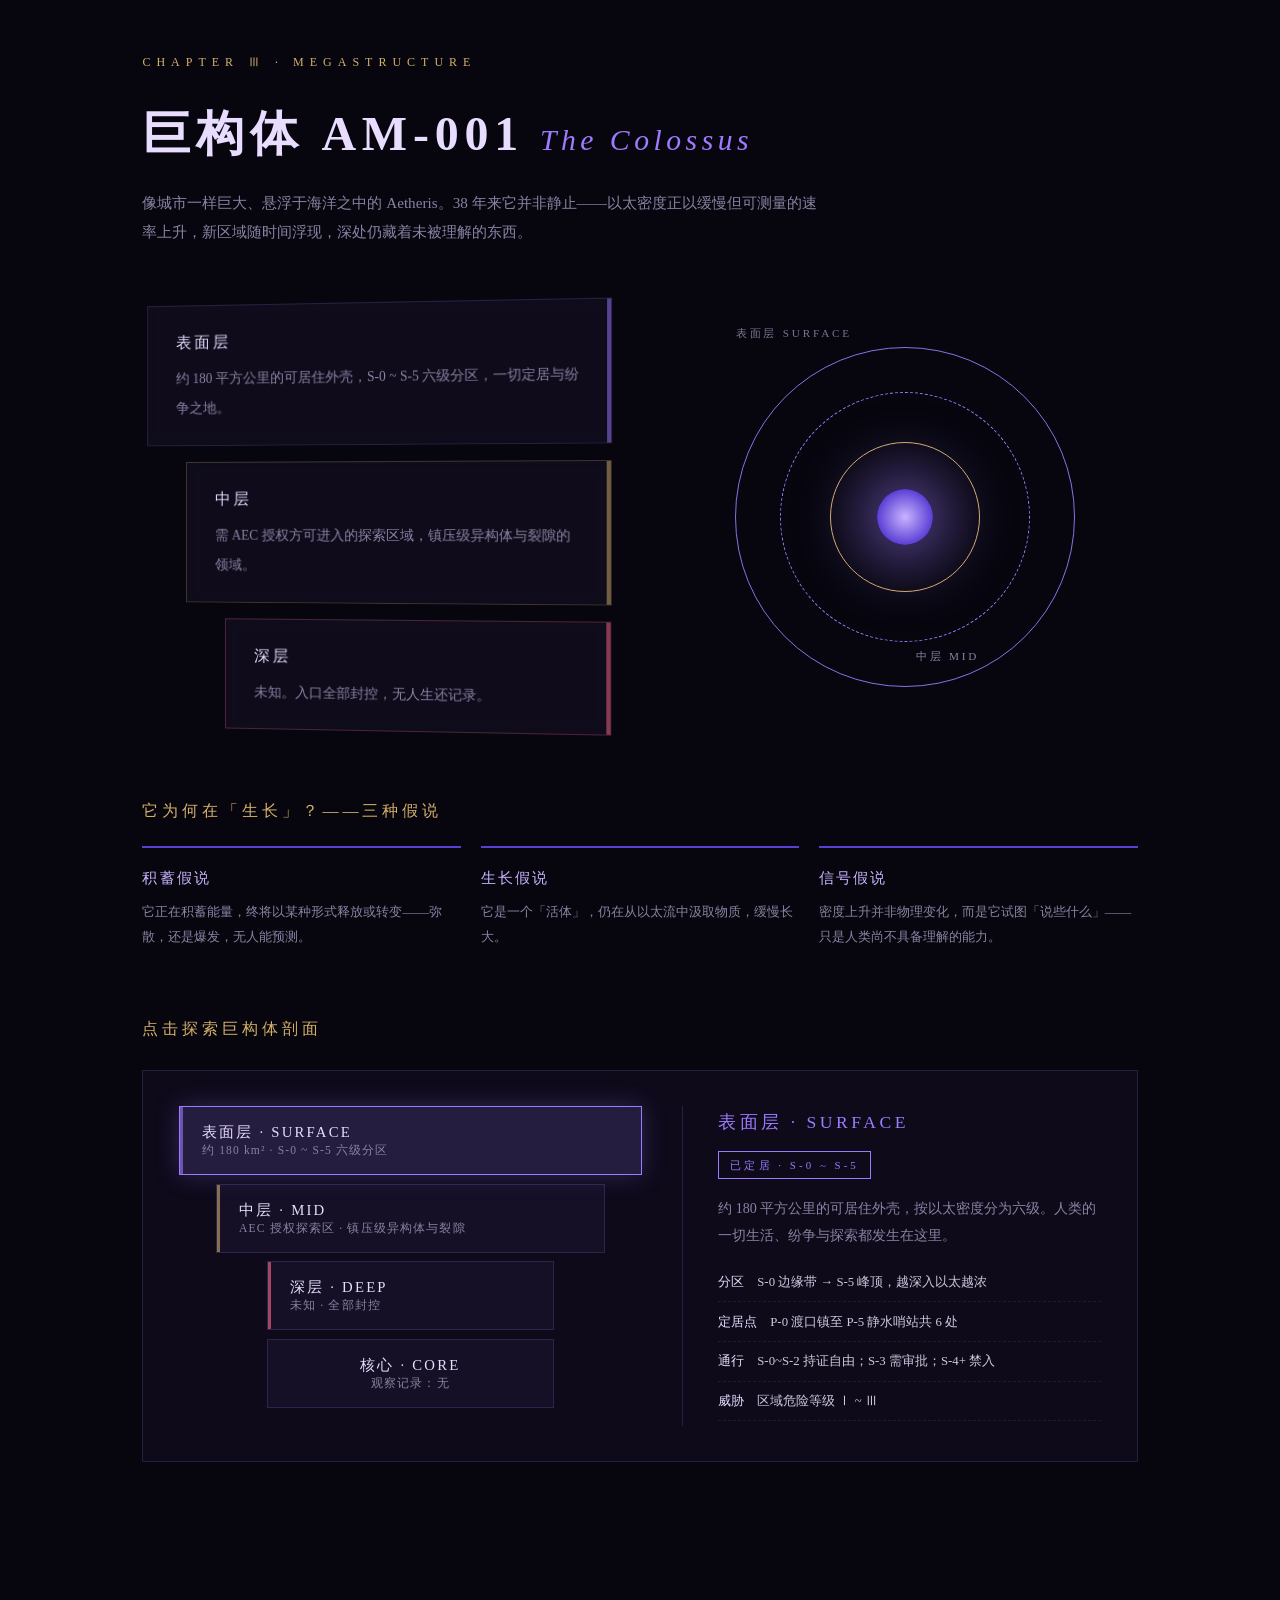
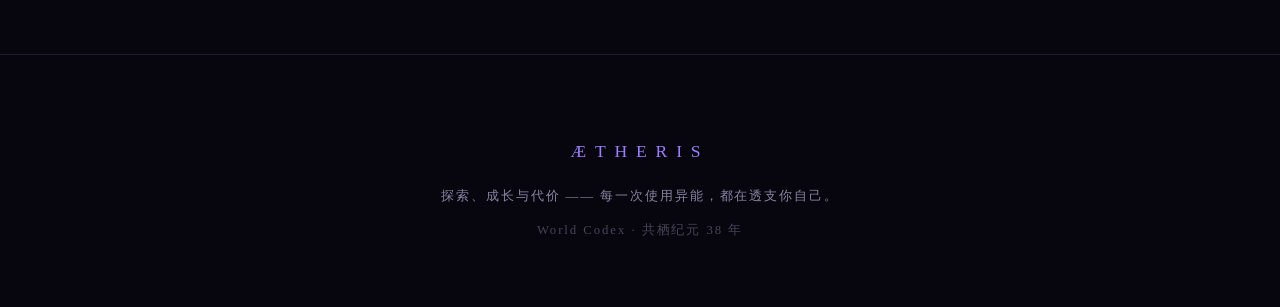
==== commit 79054015: "修改" ====
--- a/index.html
+++ b/index.html
@@ -4,8 +4,8 @@
 <meta charset="UTF-8">
 <meta name="viewport" content="width=device-width, initial-scale=1.0">
 <title>AETHERIS · AETHERIS</title>
-<link rel="preconnect" href="https://fonts.googleapis.com">
-<link href="https://fonts.googleapis.com/css2?family=Noto+Serif+SC:wght@300;500;700;900&family=Cormorant+Garamond:ital,wght@0,400;0,600;1,400&display=swap" rel="stylesheet">
+<meta name="description" content="AETHERIS 世界观档案：巨构体 AM-001、以太、观测史与共栖纪元。">
+<link rel="icon" href="data:image/svg+xml,%3Csvg xmlns='http://www.w3.org/2000/svg' viewBox='0 0 64 64'%3E%3Ccircle cx='32' cy='32' r='30' fill='%230d0b1a'/%3E%3Ccircle cx='32' cy='32' r='29' fill='none' stroke='%239d7bff' stroke-width='2'/%3E%3Ctext x='32' y='43' font-size='32' text-anchor='middle' fill='%23c9b4ff' font-family='Georgia'%3E%C3%86%3C/text%3E%3C/svg%3E">
 <link rel="stylesheet" href="css/style.css">
 </head>
 <body>
@@ -18,7 +18,7 @@
   <div class="links"><a href="index.html#ether" class="on">以太</a><a href="index.html#history" class="on">观测史</a><a href="index.html#am001" class="on">AM-001</a><a href="regions.html">区域与地图</a><a href="factions.html">势力</a><a href="powers.html">异能</a><a href="bestiary.html">异构体</a><a href="economy.html">结晶经济</a></div>
 </nav>
 <header id="top">
-  <div class="hero-bg"><img src="https://lingxi.wps.cn/api/aioffice/v1/short_link/3wwy4Lrfb" alt="巨构体 AM-001"></div>
+  <div class="hero-bg"><img src="https://lingxi.wps.cn/api/aioffice/v1/short_link/3wwy4Lrfb" alt="巨构体 AM-001" onerror="this.parentElement.classList.add('noimg')"></div>
   <div class="hero-kicker">World Codex · Aetheris</div>
   <h1 class="hero-title">AETHERIS</h1>
   <div class="hero-sub">未及深渊之上，皆由<em>「以太」</em>构筑</div>
--- a/css/style.css
+++ b/css/style.css
@@ -12,11 +12,12 @@
   --text:#cfc8e0;
   --dim:#8a82a3;
   --line:rgba(157,123,255,.18);
-  --serif:'Noto Serif SC',serif;
-  --latin:'Cormorant Garamond',serif;
+  --serif:'Noto Serif SC','Source Han Serif SC','Source Han Serif CN','思源宋体','华文中宋','STZhongsong','SimSun',serif;
+  --latin:'Cormorant Garamond',Georgia,'Palatino Linotype','Times New Roman',serif;
 }
 *{margin:0;padding:0;box-sizing:border-box}
 html{scroll-behavior:smooth}
+img{max-width:100%}
 body{
   background:var(--void);
   color:var(--text);
@@ -85,7 +86,7 @@
 @keyframes rise{from{opacity:0;transform:translateY(28px)}to{opacity:1;transform:none}}
 
 /* ---------- sections ---------- */
-section{padding:8rem 8vw;max-width:1200px;margin:0 auto;position:relative}
+section{padding:8rem 8vw;max-width:1200px;margin:0 auto;position:relative;scroll-margin-top:84px}
 .sec-tag{font-family:var(--latin);letter-spacing:.5em;font-size:.75rem;color:var(--gold);text-transform:uppercase;margin-bottom:.9rem}
 h2{font-size:clamp(1.9rem,4.5vw,3rem);font-weight:700;color:var(--crystal);letter-spacing:.12em;margin-bottom:.6rem}
 h2 .en{font-family:var(--latin);font-weight:400;font-style:italic;color:var(--aether);margin-left:1rem;font-size:.62em;letter-spacing:.15em}
@@ -228,6 +229,8 @@
 
 /* hero background art */
 .hero-bg{position:absolute;inset:0;overflow:hidden;z-index:-1}
+.hero-bg.noimg::before{content:'';position:absolute;inset:0;background:radial-gradient(ellipse 70% 55% at 65% 20%,rgba(91,63,212,.35),transparent 65%)}
+.hero-bg.noimg img{display:none}
 .hero-bg img{width:100%;height:100%;object-fit:cover;opacity:.5;animation:heroZoom 34s ease-in-out infinite alternate}
 .hero-bg::after{content:'';position:absolute;inset:0;background:linear-gradient(180deg,rgba(7,6,14,.55),rgba(7,6,14,.2) 45%,var(--void))}
 @keyframes heroZoom{from{transform:scale(1)}to{transform:scale(1.08)}}
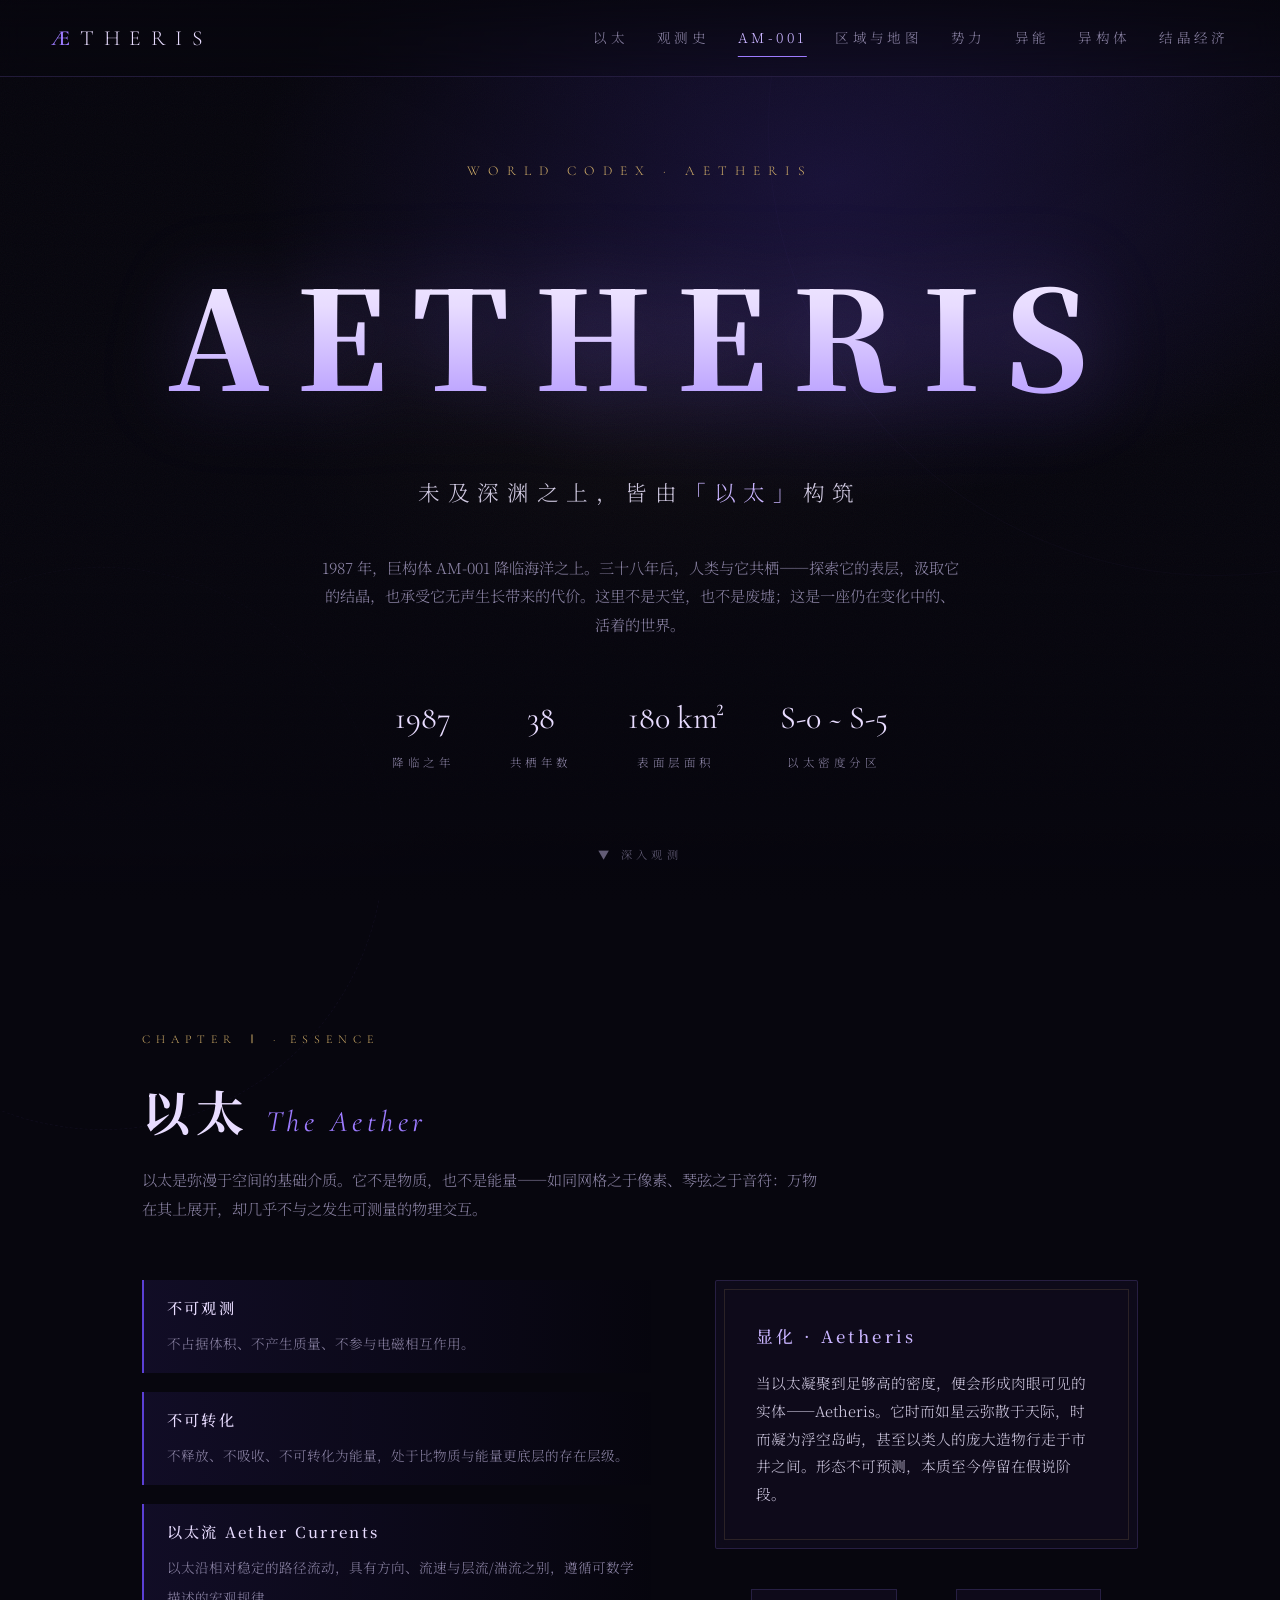
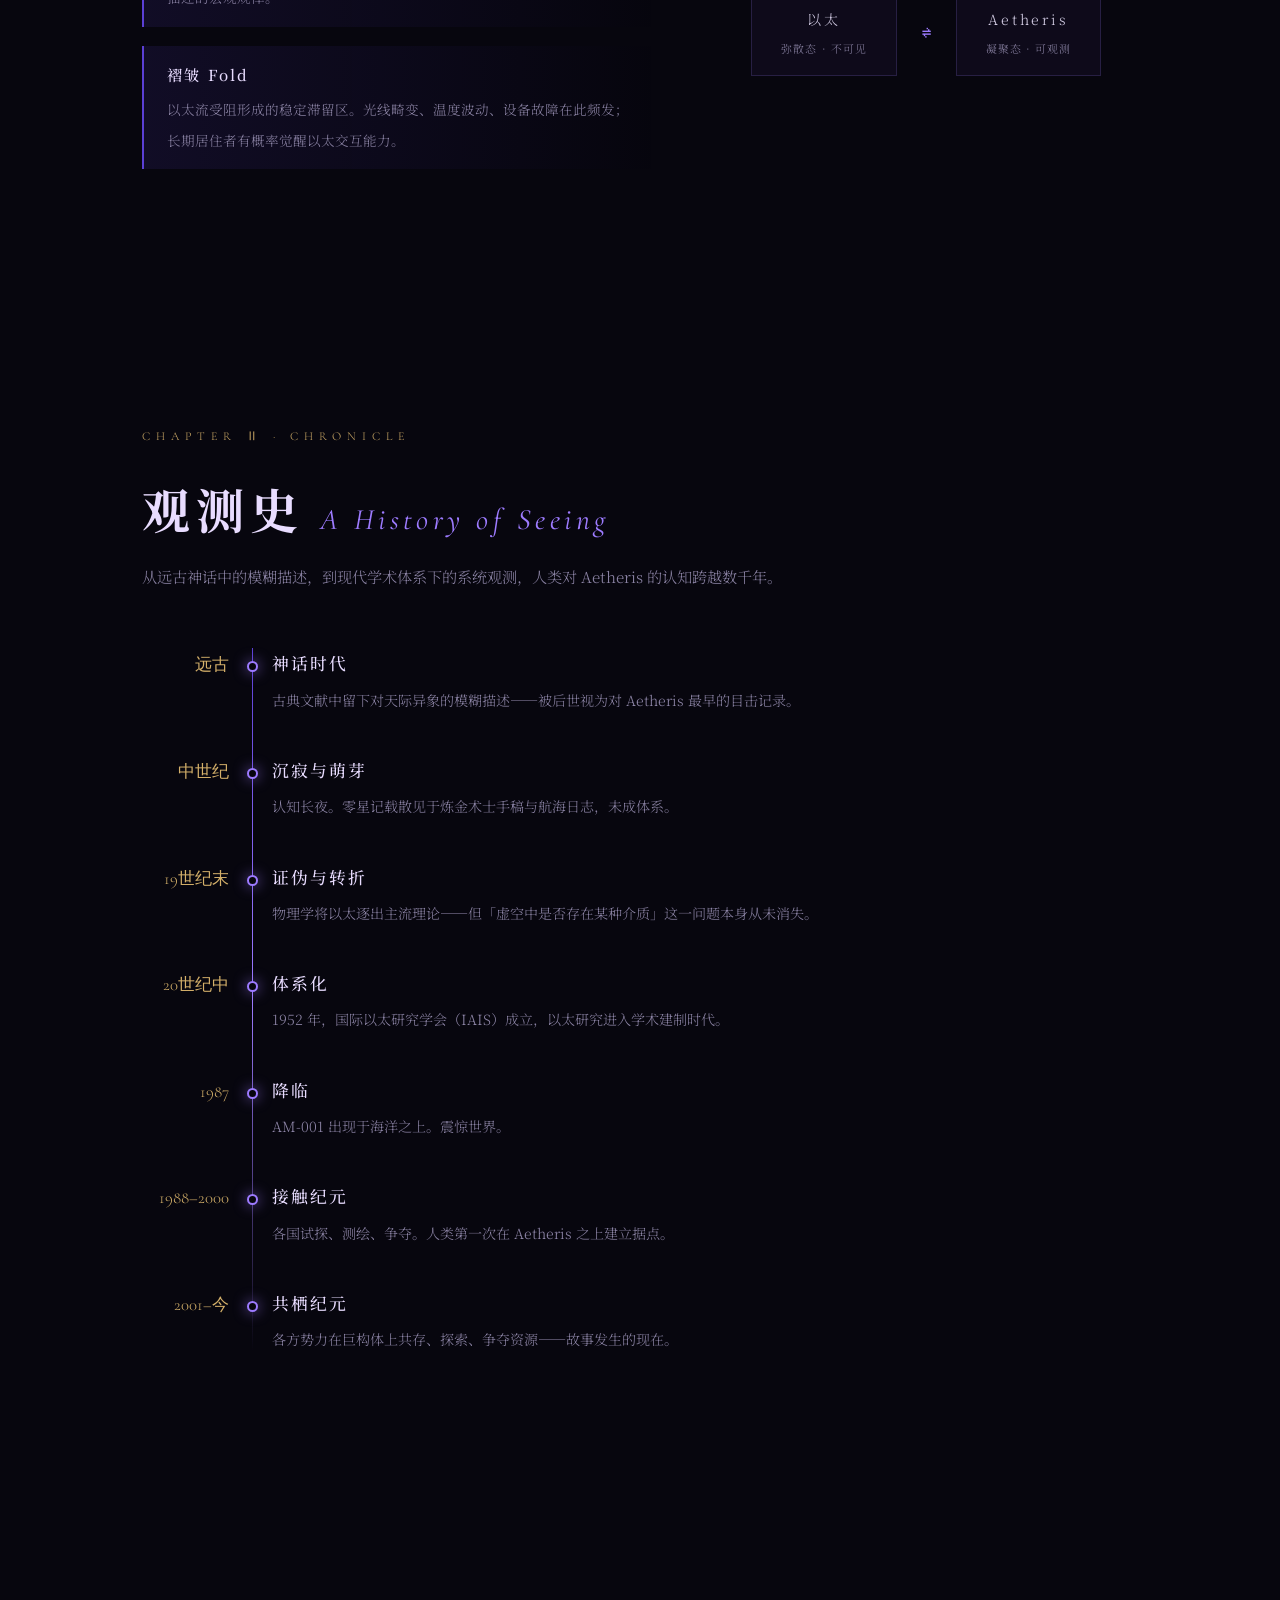
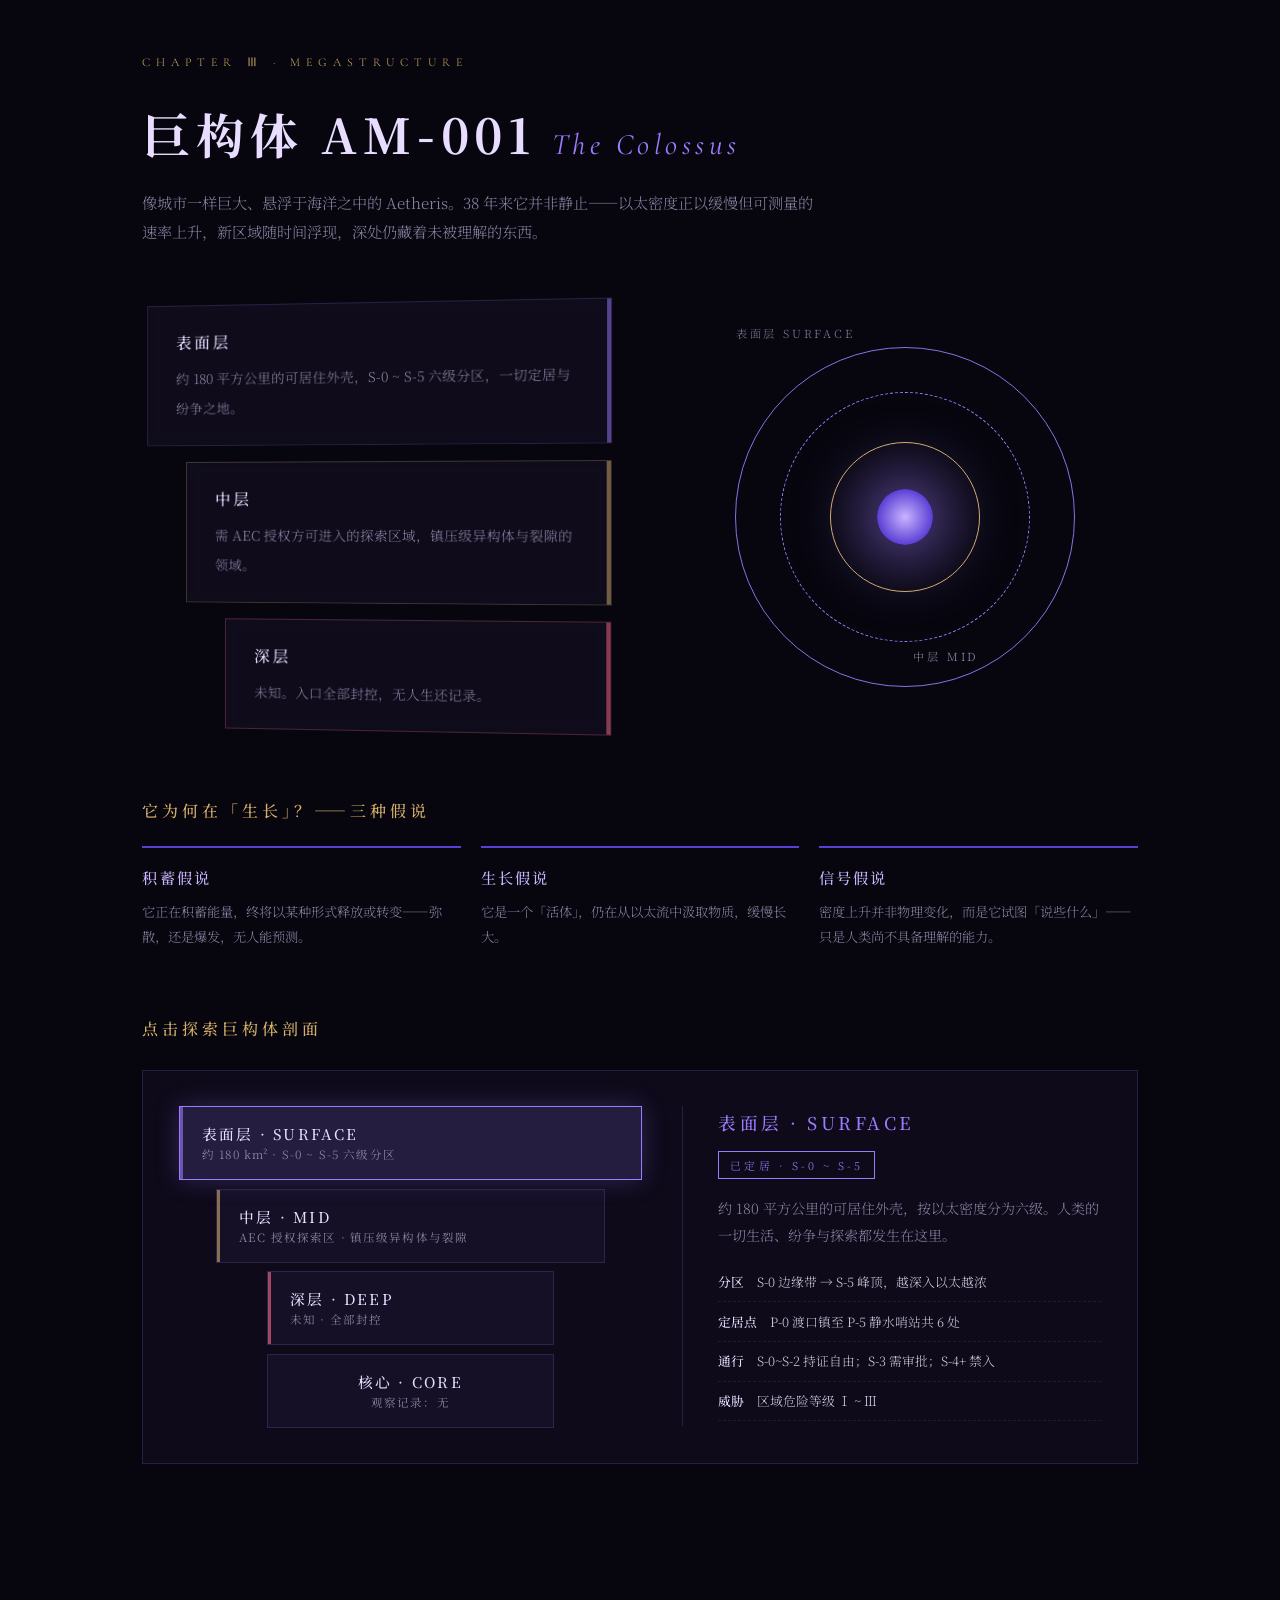
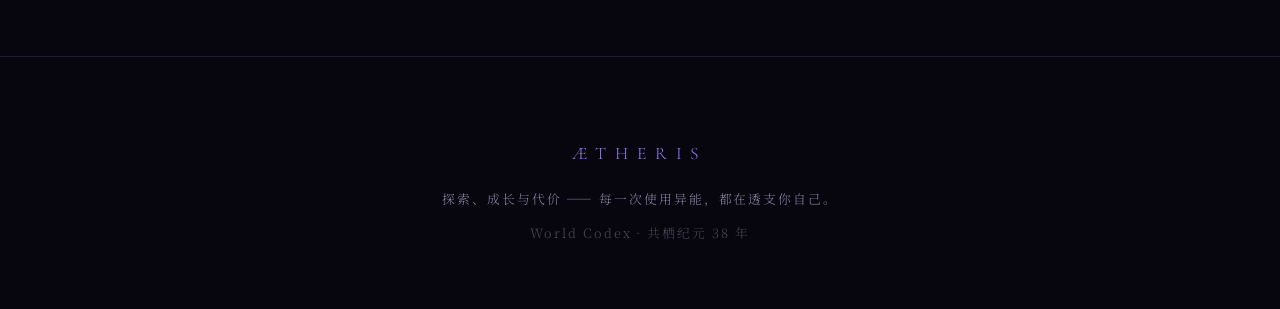
==== commit 0c5659a1: "修改" ====
--- a/index.html
+++ b/index.html
@@ -3,9 +3,10 @@
 <head>
 <meta charset="UTF-8">
 <meta name="viewport" content="width=device-width, initial-scale=1.0">
-<title>AETHERIS · AETHERIS</title>
+<title>AETHERIS · 未及深渊之上，皆由以太构筑</title>
 <meta name="description" content="AETHERIS 世界观档案：巨构体 AM-001、以太、观测史与共栖纪元。">
 <link rel="icon" href="data:image/svg+xml,%3Csvg xmlns='http://www.w3.org/2000/svg' viewBox='0 0 64 64'%3E%3Ccircle cx='32' cy='32' r='30' fill='%230d0b1a'/%3E%3Ccircle cx='32' cy='32' r='29' fill='none' stroke='%239d7bff' stroke-width='2'/%3E%3Ctext x='32' y='43' font-size='32' text-anchor='middle' fill='%23c9b4ff' font-family='Georgia'%3E%C3%86%3C/text%3E%3C/svg%3E">
+<link href="https://fonts.loli.net/css2?family=Noto+Serif+SC:wght@300;500;700;900&family=Cormorant+Garamond:ital,wght@0,400;0,600;1,400&display=swap" rel="stylesheet">
 <link rel="stylesheet" href="css/style.css">
 </head>
 <body>
@@ -15,7 +16,7 @@
 <div id="progress"></div>
 <nav id="nav">
   <a class="logo" href="index.html"><b>Æ</b>THERIS</a>
-  <div class="links"><a href="index.html#ether" class="on">以太</a><a href="index.html#history" class="on">观测史</a><a href="index.html#am001" class="on">AM-001</a><a href="regions.html">区域与地图</a><a href="factions.html">势力</a><a href="powers.html">异能</a><a href="bestiary.html">异构体</a><a href="economy.html">结晶经济</a></div>
+  <div class="links"><a href="index.html#ether">以太</a><a href="index.html#history">观测史</a><a href="index.html#am001">AM-001</a><a href="regions.html">区域与地图</a><a href="factions.html">势力</a><a href="powers.html">异能</a><a href="bestiary.html">异构体</a><a href="economy.html">结晶经济</a></div>
 </nav>
 <header id="top">
   <div class="hero-bg"><img src="https://lingxi.wps.cn/api/aioffice/v1/short_link/3wwy4Lrfb" alt="巨构体 AM-001" onerror="this.parentElement.classList.add('noimg')"></div>
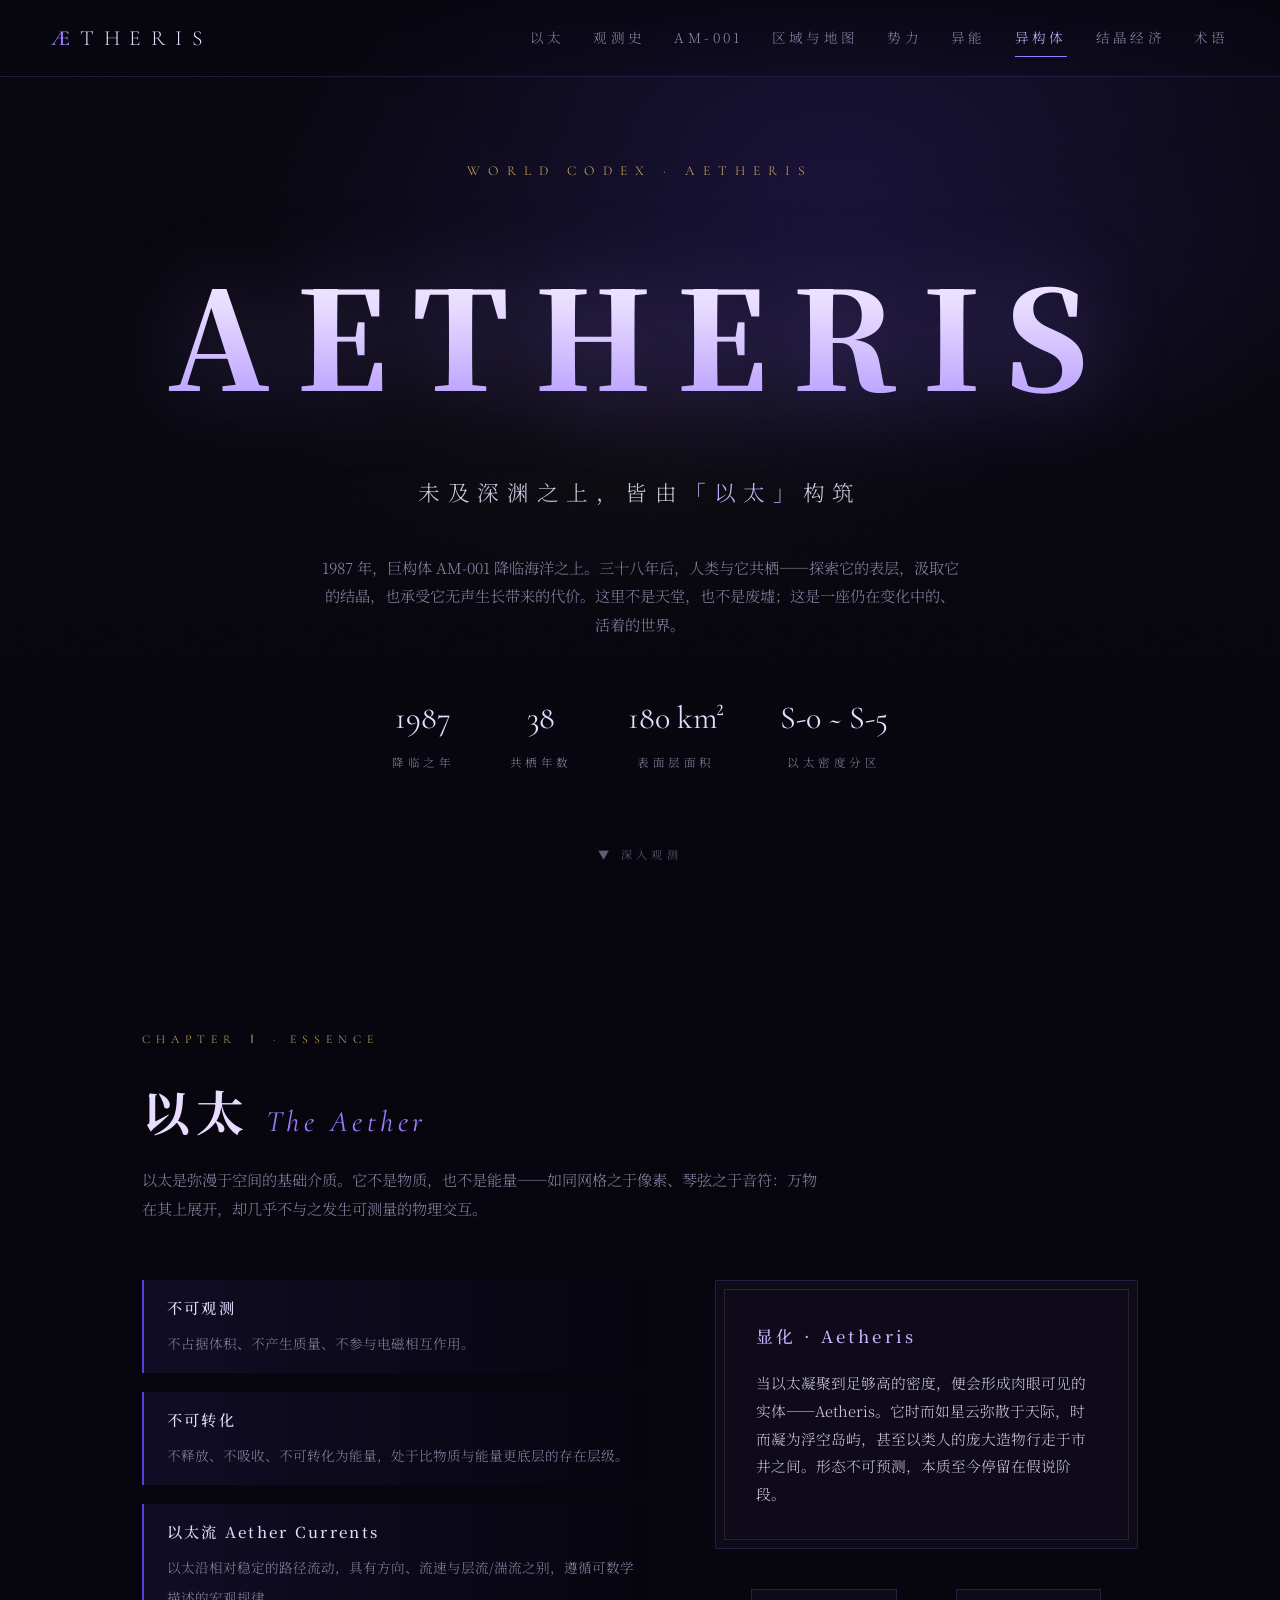
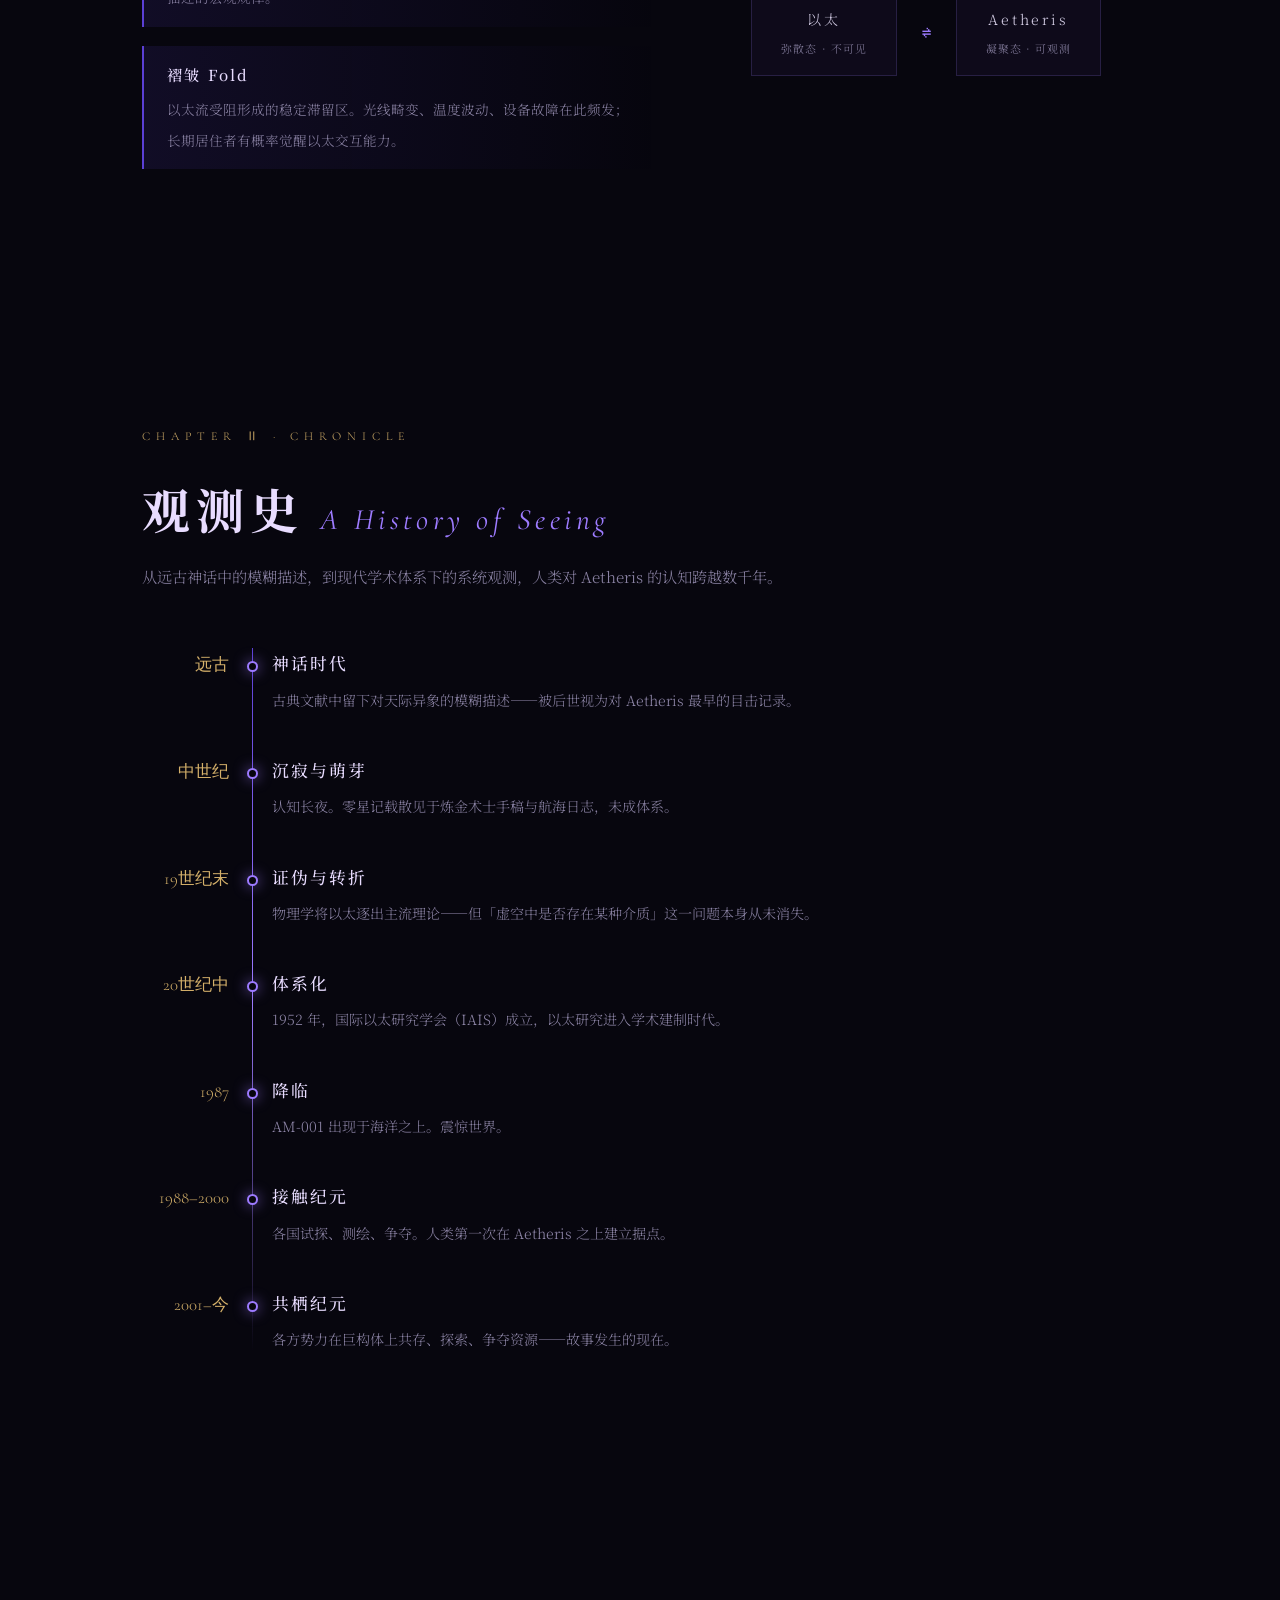
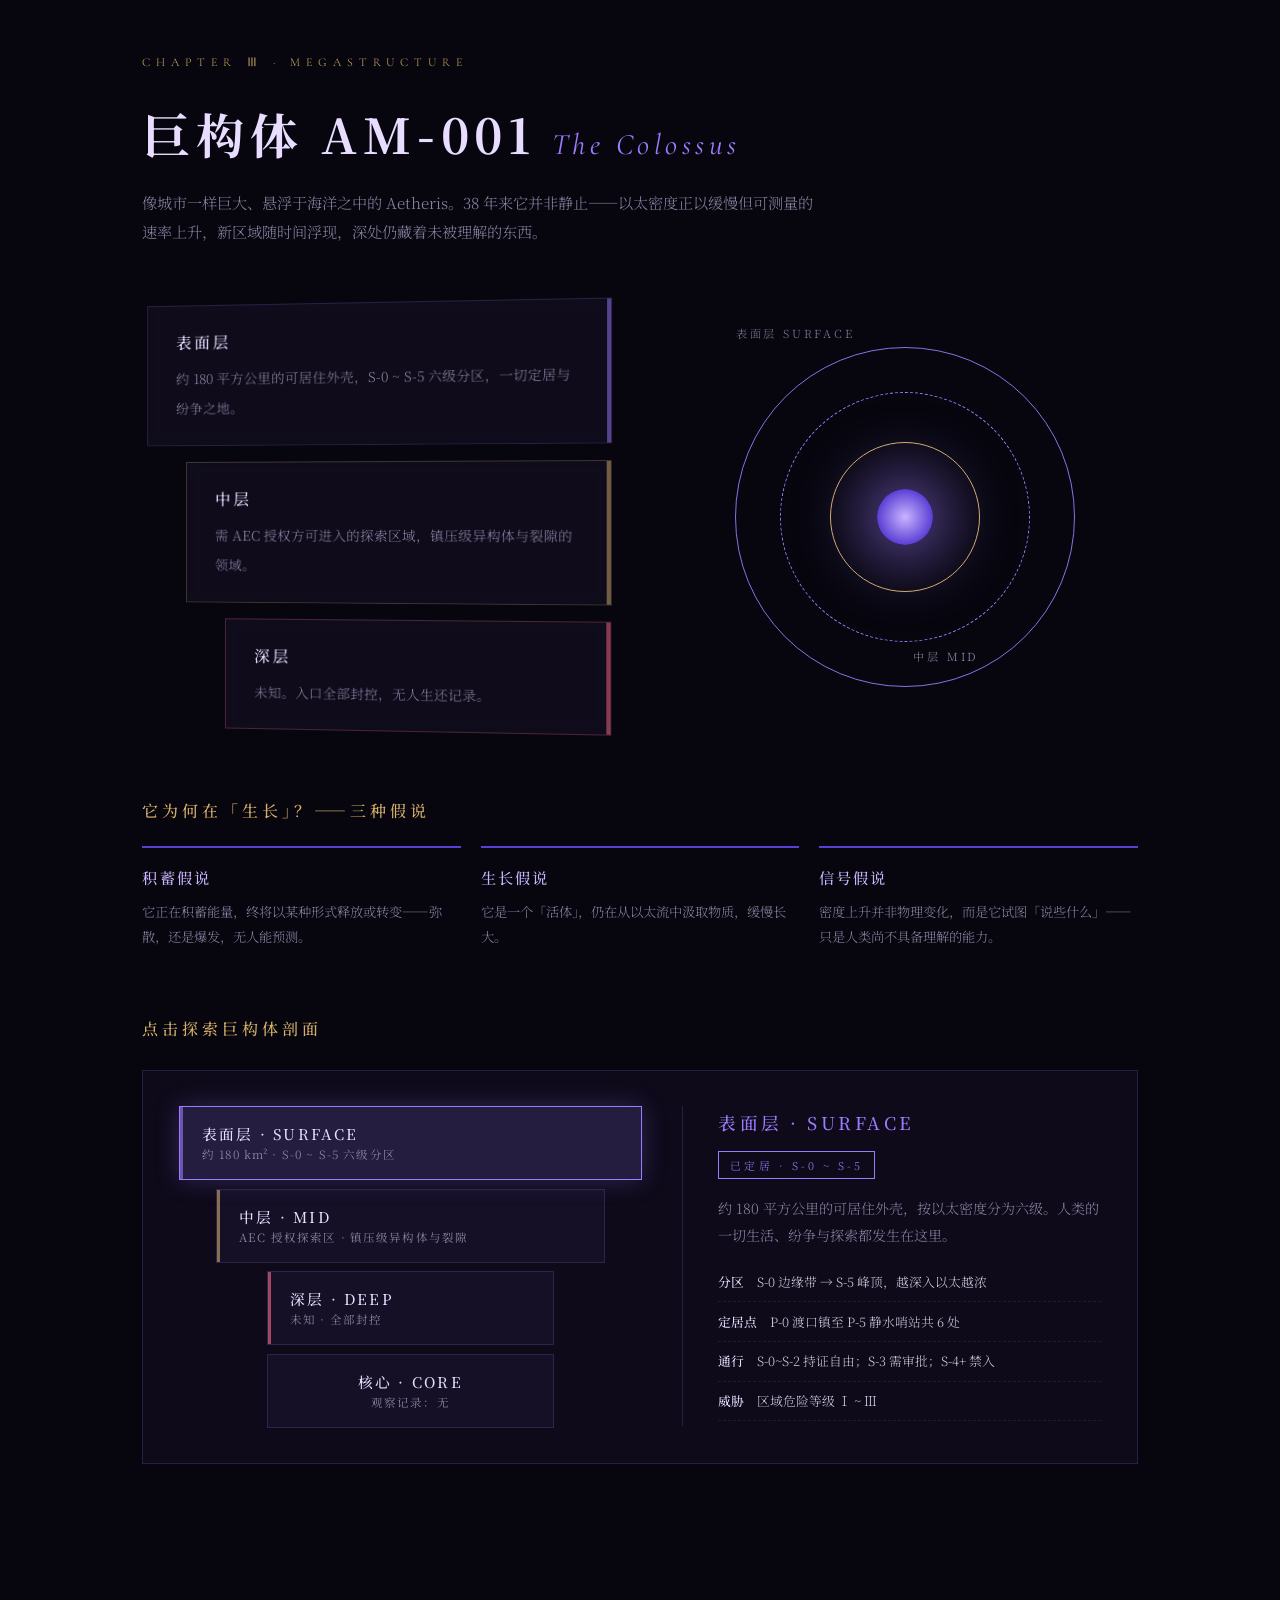
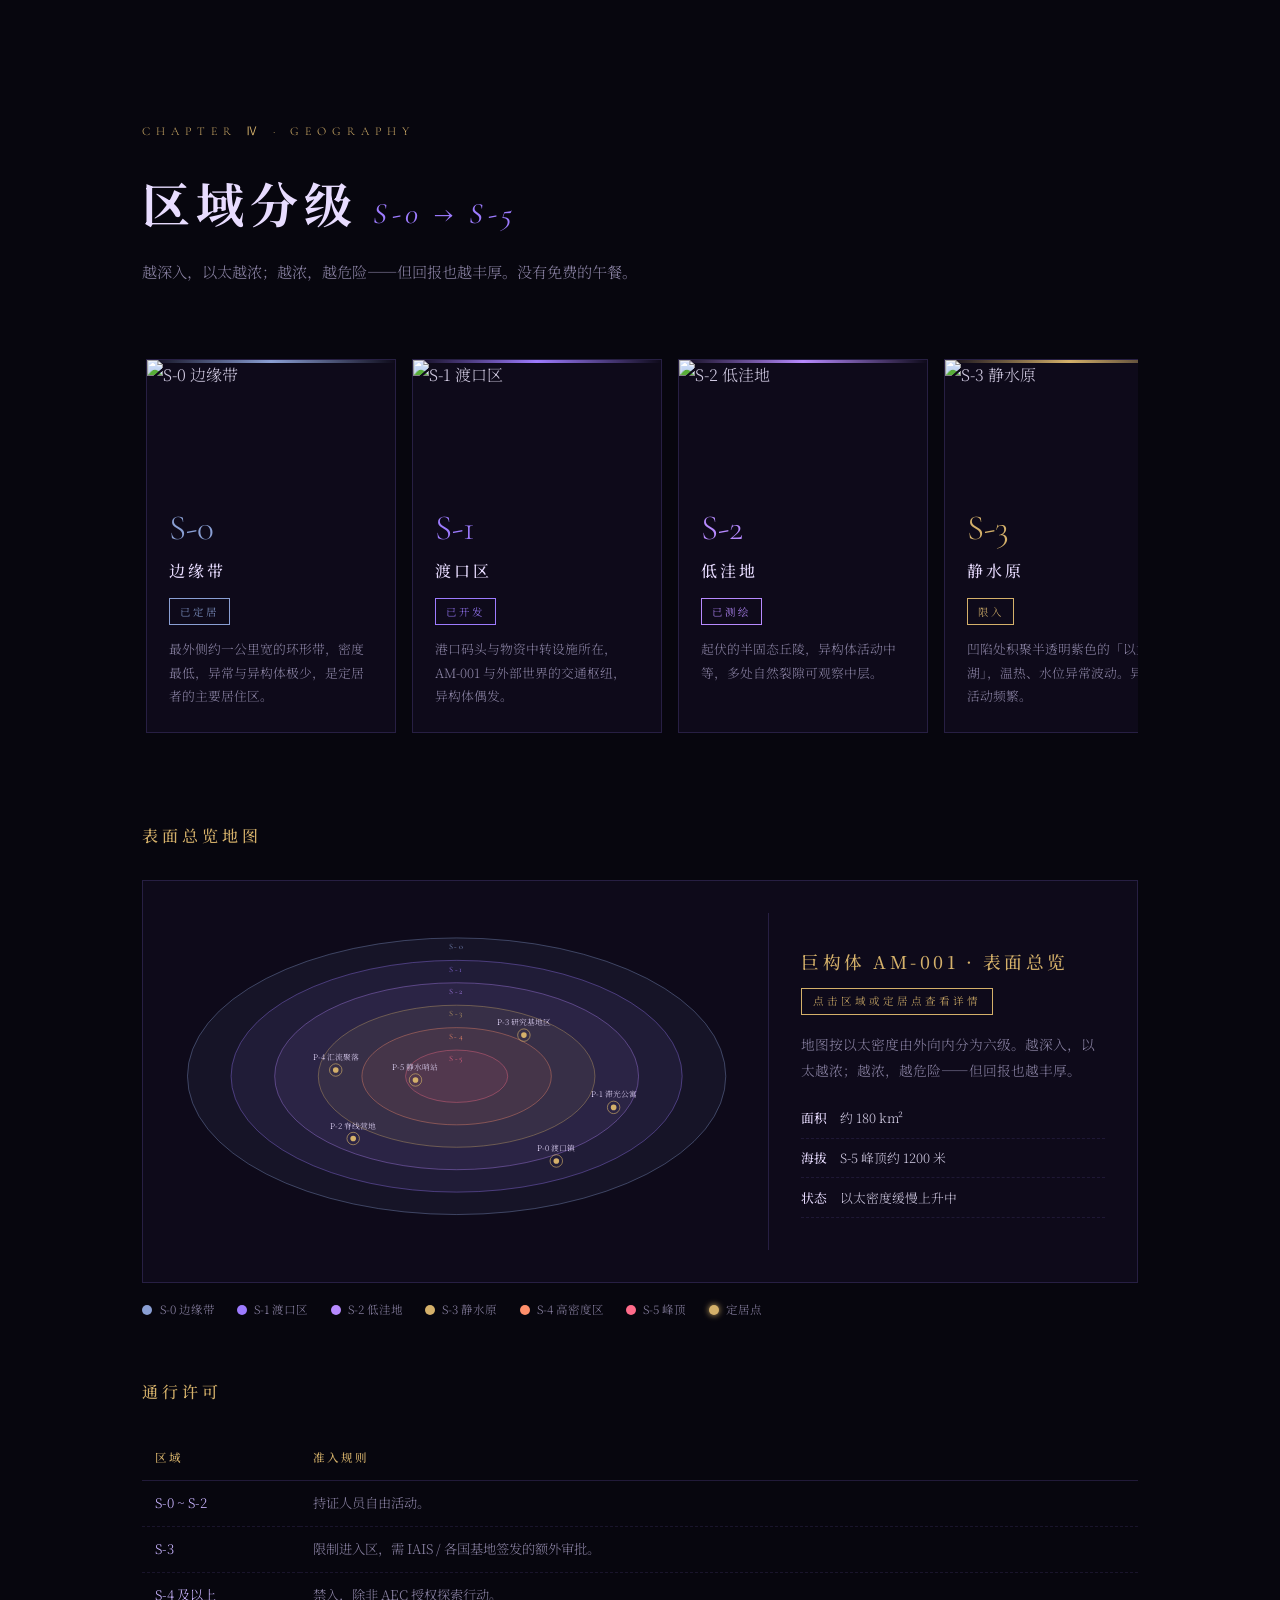
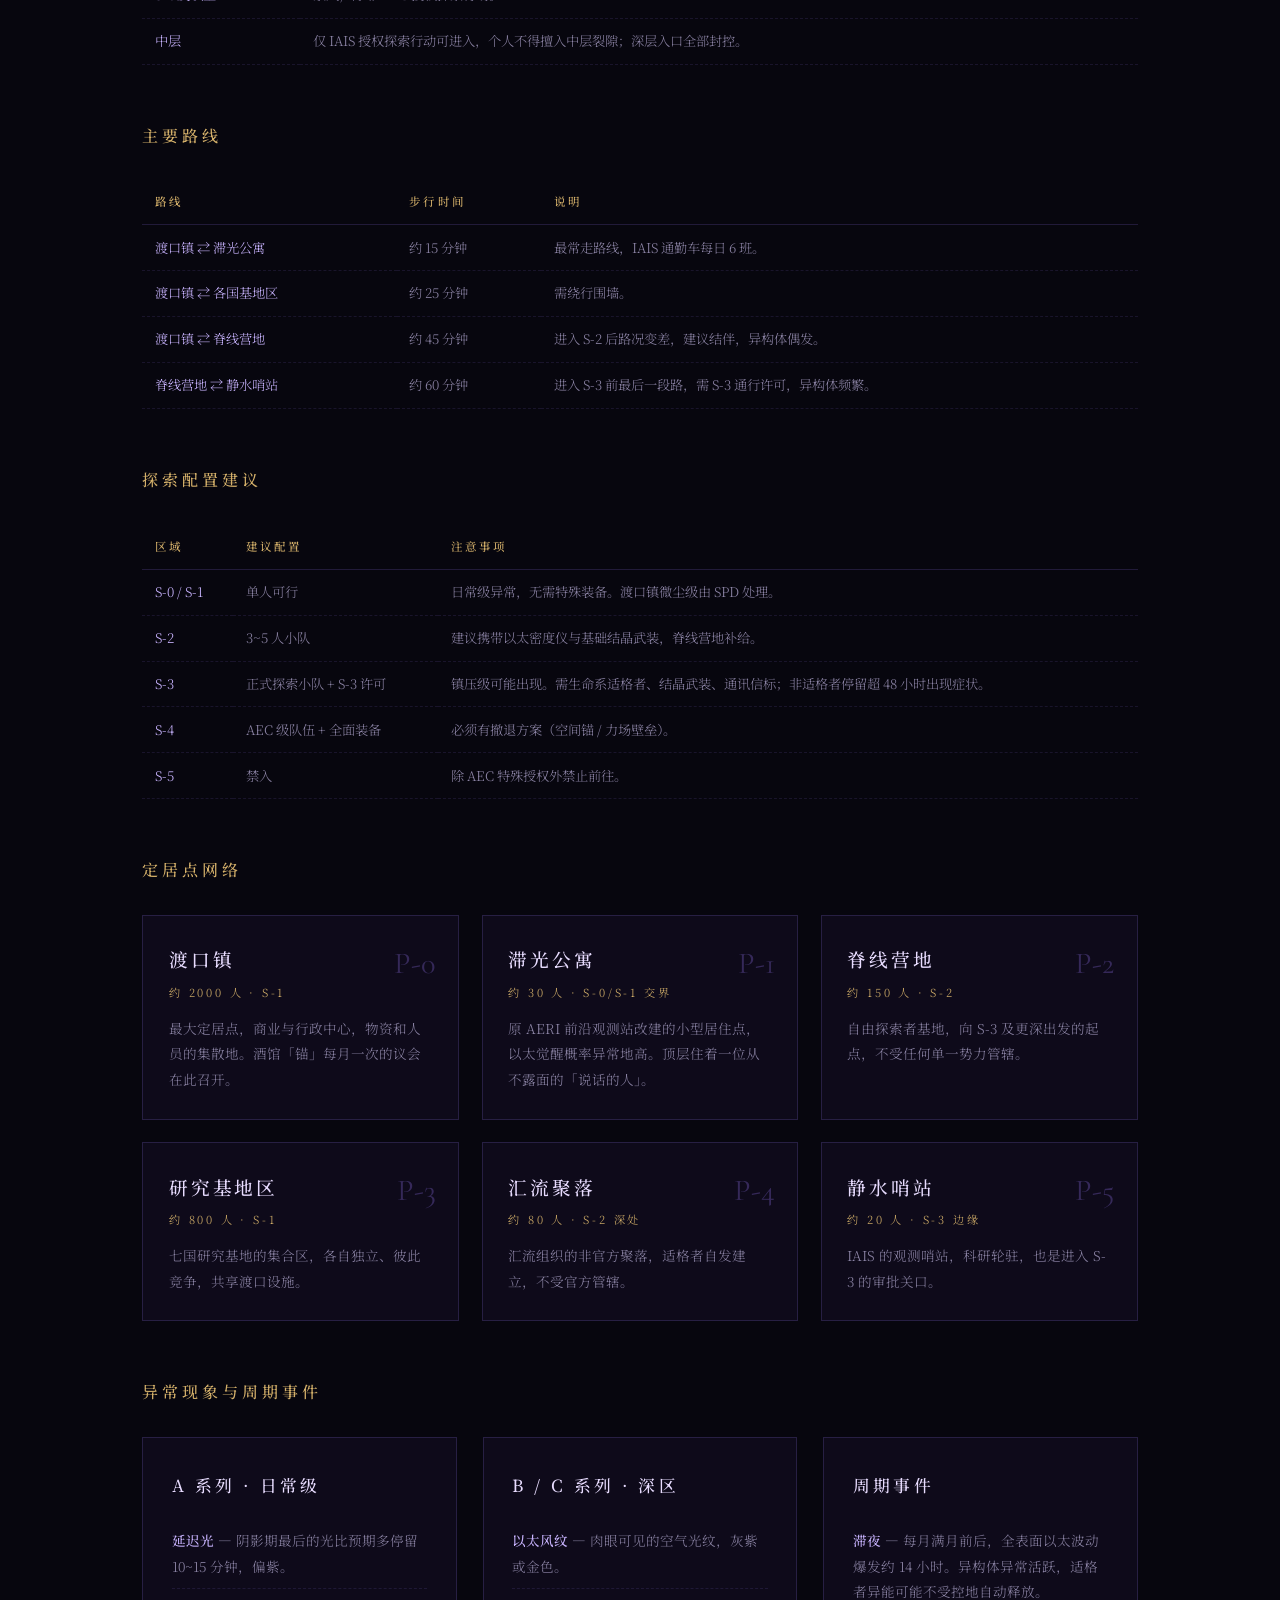
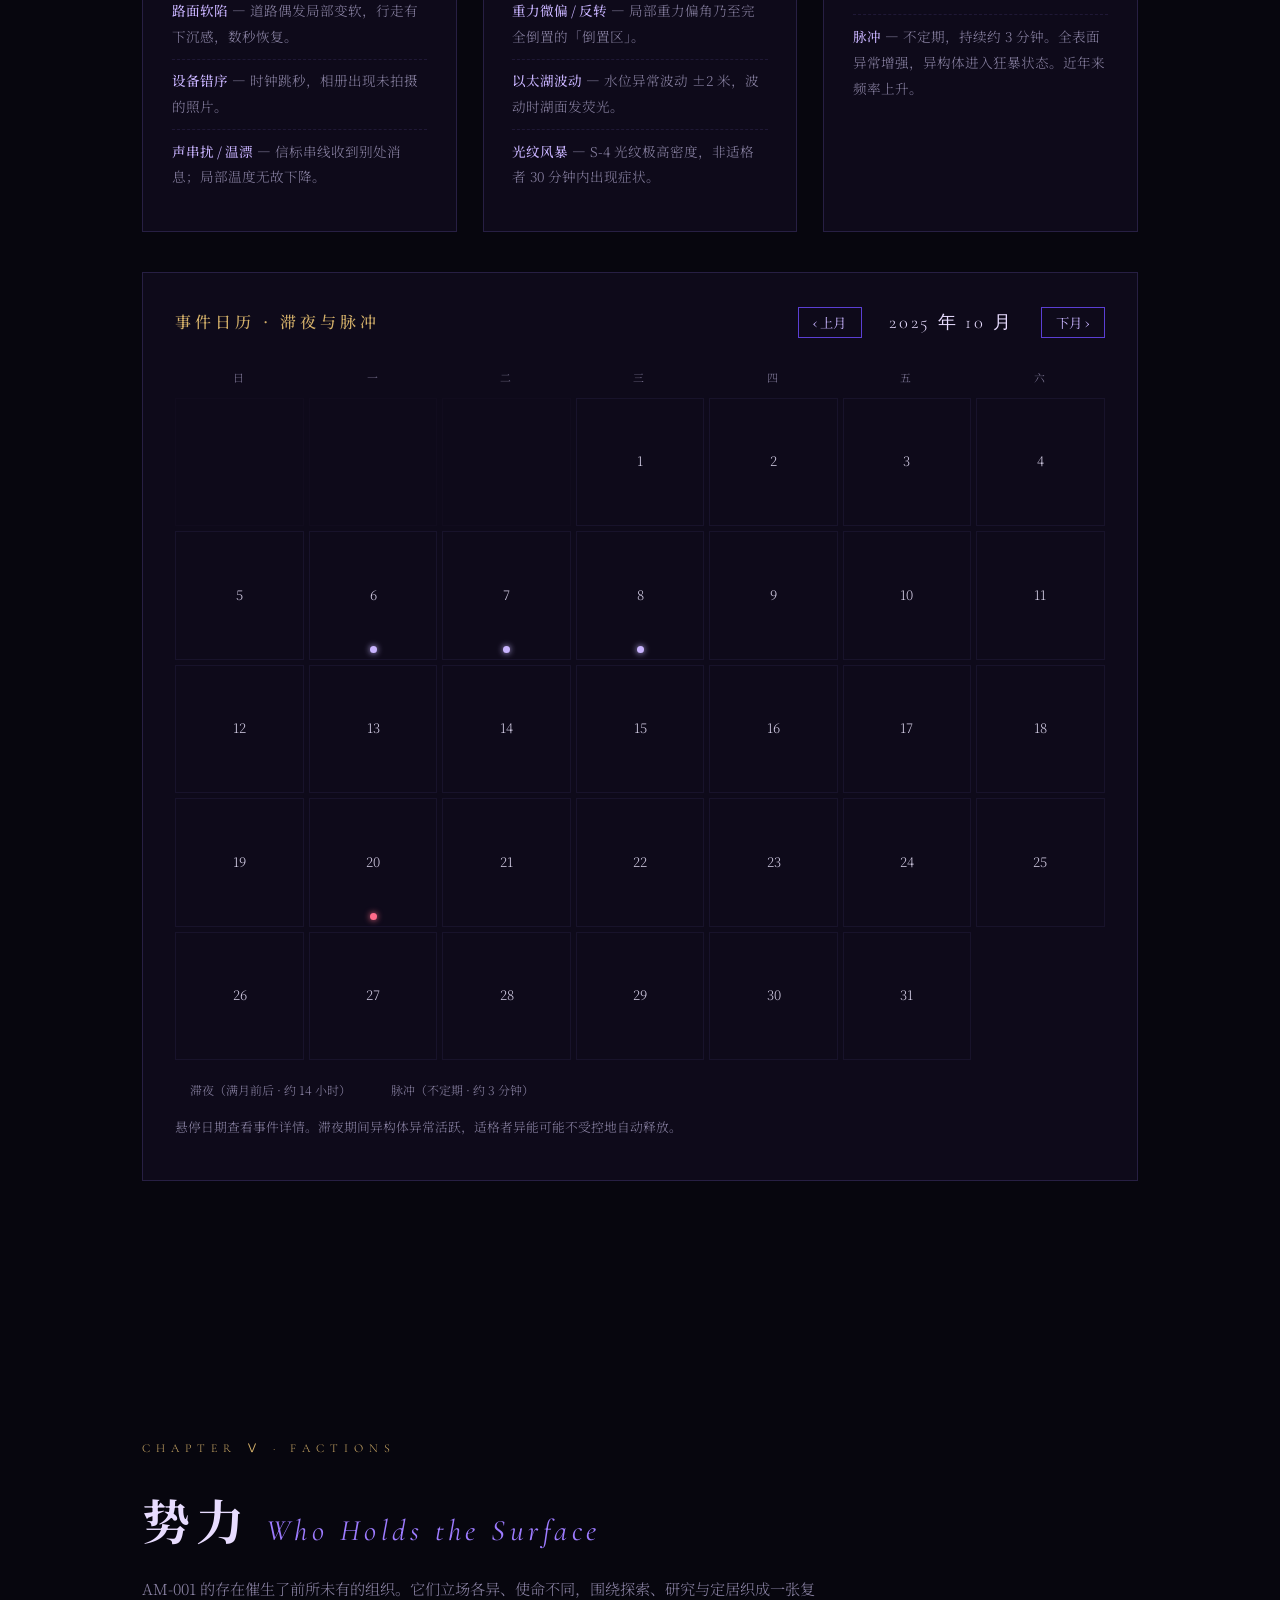
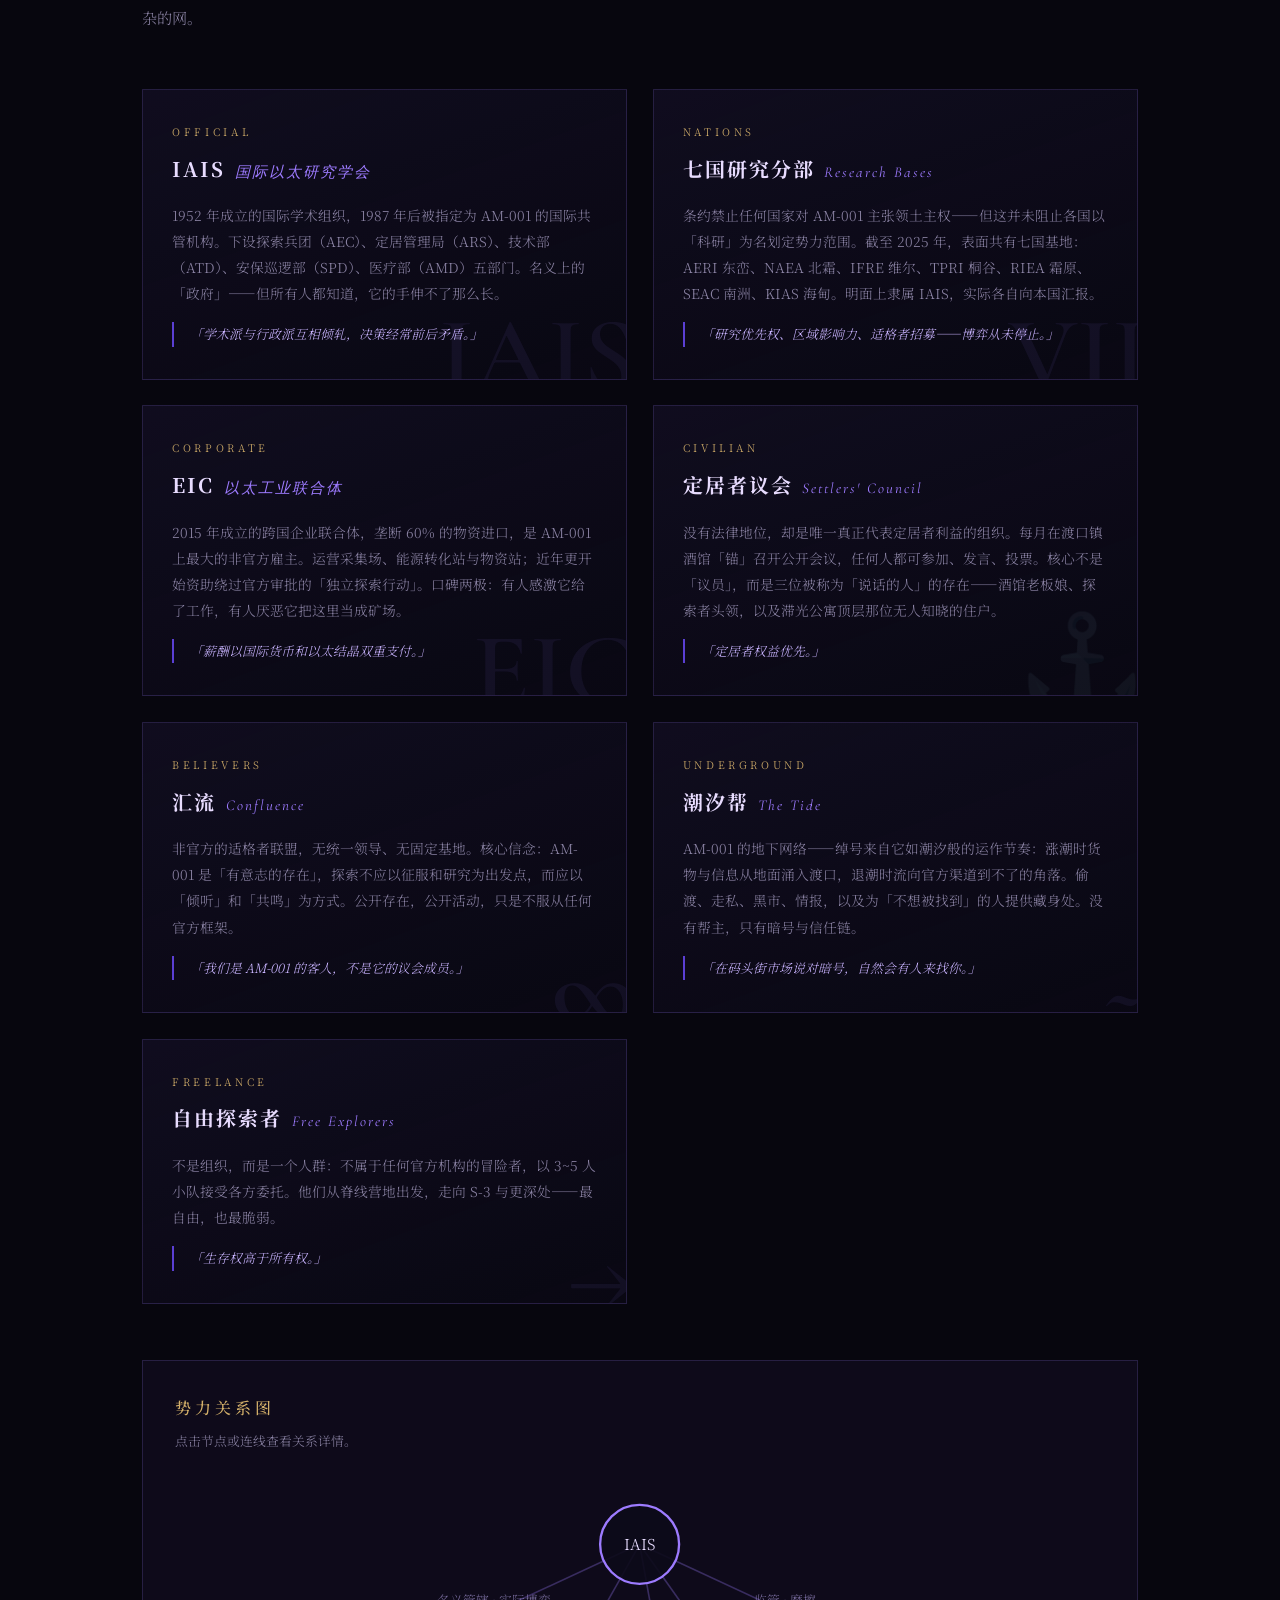
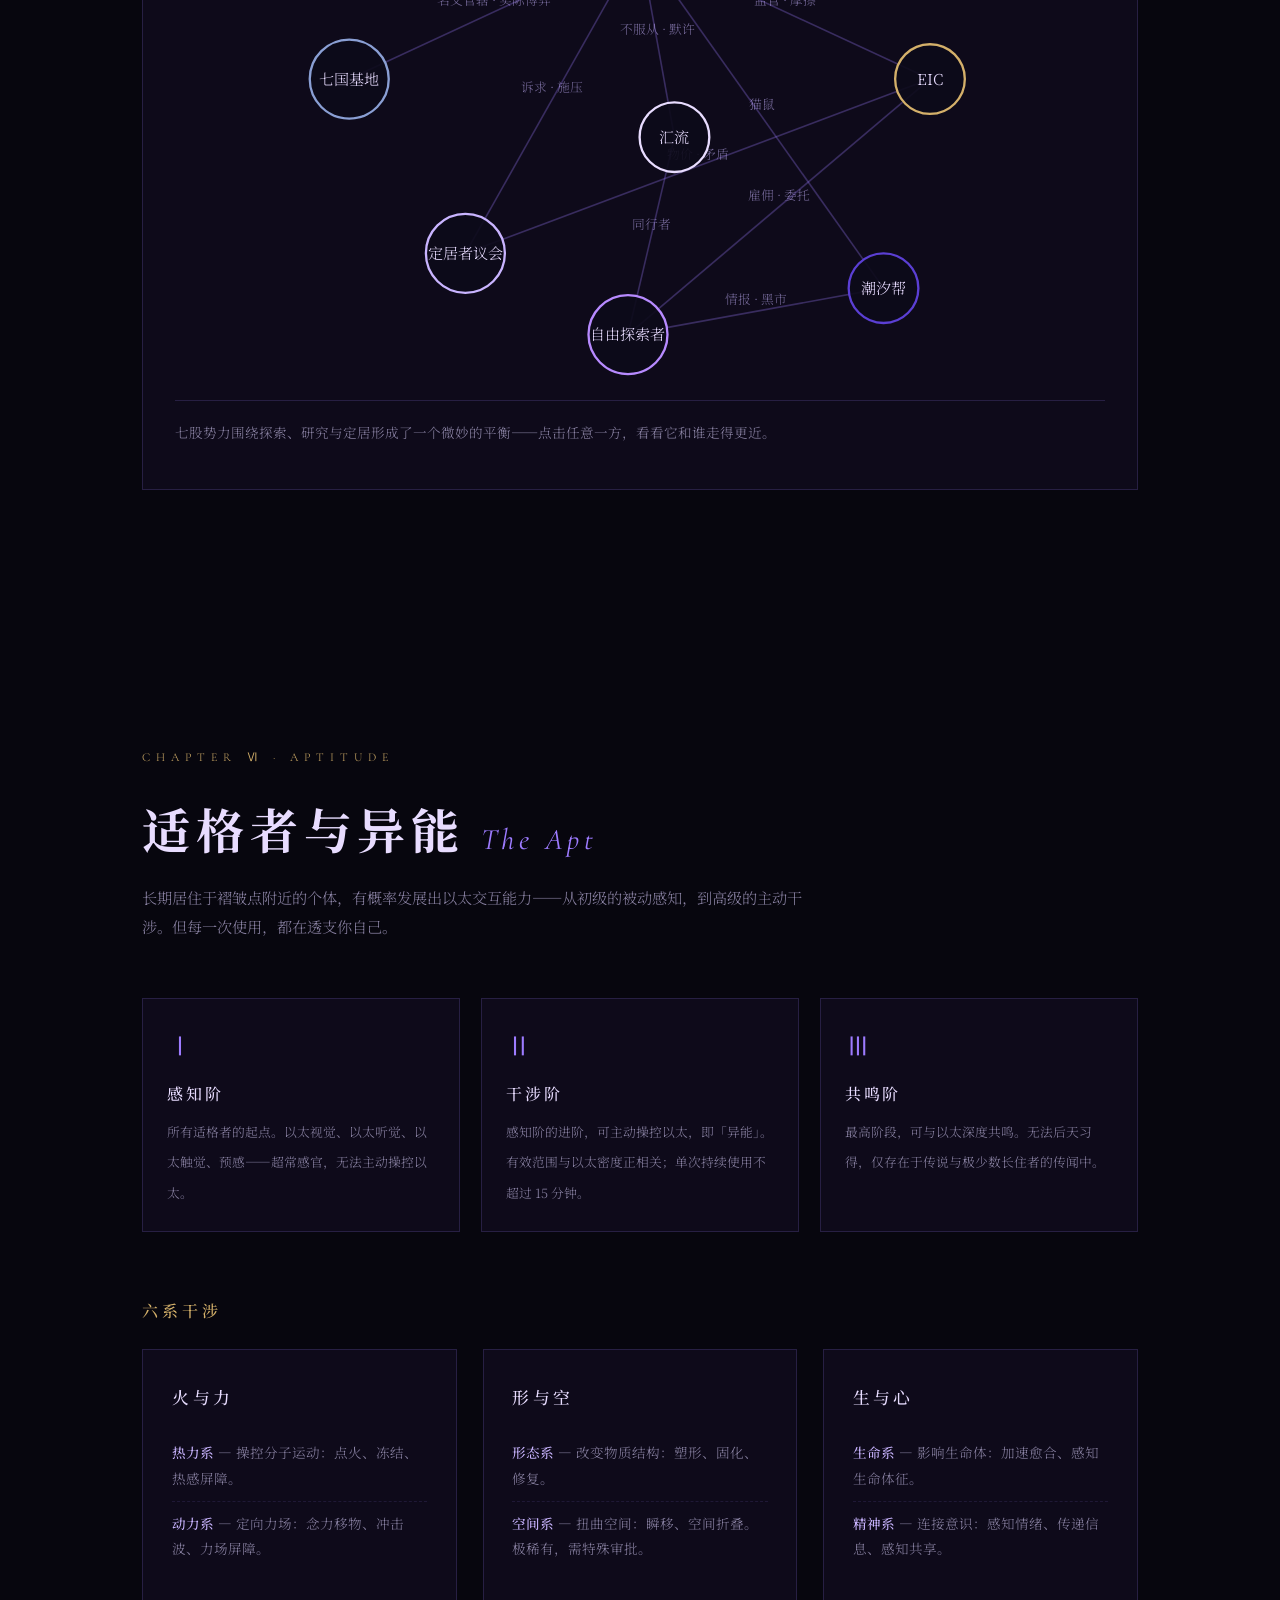
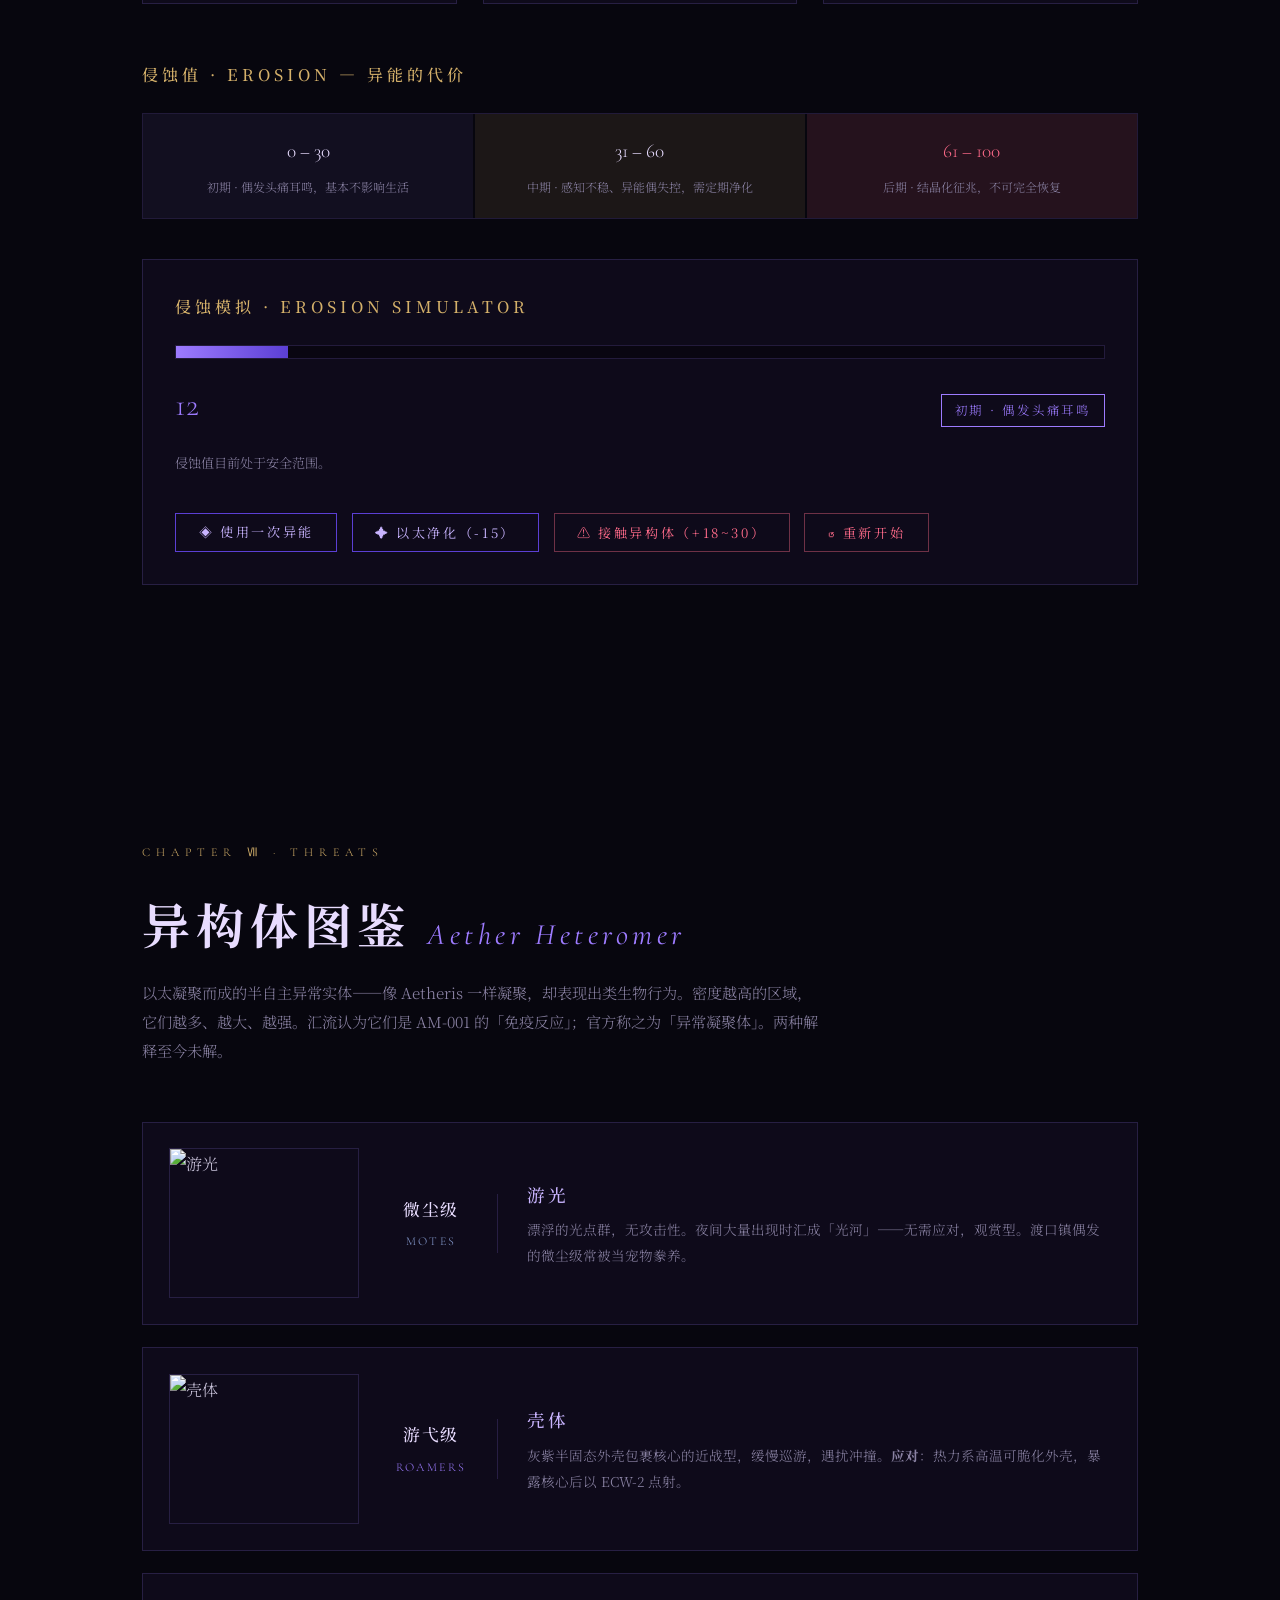
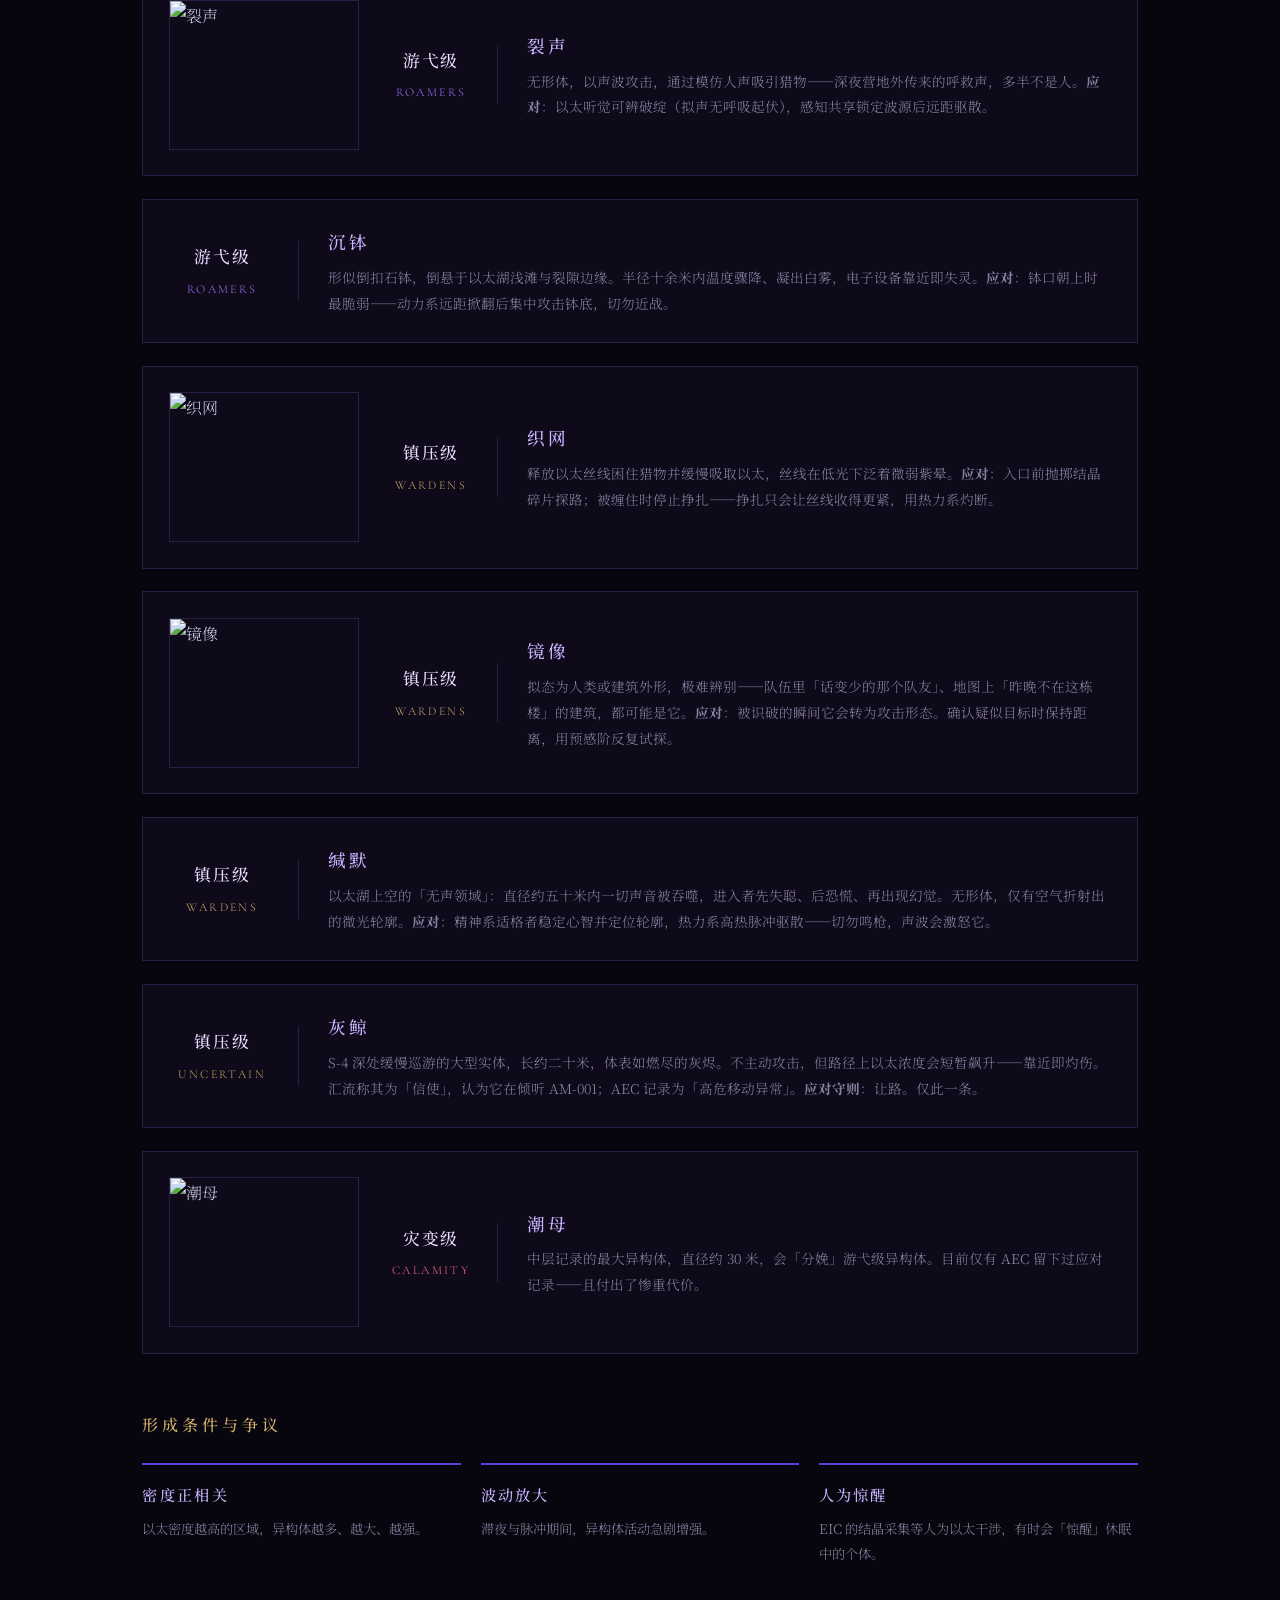
==== commit 764e7e97: "revert to single-page layout: merge all chapters into one scroll, drop split pages" ====
--- a/index.html
+++ b/index.html
@@ -4,10 +4,424 @@
 <meta charset="UTF-8">
 <meta name="viewport" content="width=device-width, initial-scale=1.0">
 <title>AETHERIS · 未及深渊之上，皆由以太构筑</title>
-<meta name="description" content="AETHERIS 世界观档案：巨构体 AM-001、以太、观测史与共栖纪元。">
+<meta name="description" content="AETHERIS 世界观档案：巨构体 AM-001、以太、观测史、区域地图、势力、异能、异构体图鉴与结晶经济。">
 <link rel="icon" href="data:image/svg+xml,%3Csvg xmlns='http://www.w3.org/2000/svg' viewBox='0 0 64 64'%3E%3Ccircle cx='32' cy='32' r='30' fill='%230d0b1a'/%3E%3Ccircle cx='32' cy='32' r='29' fill='none' stroke='%239d7bff' stroke-width='2'/%3E%3Ctext x='32' y='43' font-size='32' text-anchor='middle' fill='%23c9b4ff' font-family='Georgia'%3E%C3%86%3C/text%3E%3C/svg%3E">
 <link href="https://fonts.loli.net/css2?family=Noto+Serif+SC:wght@300;500;700;900&family=Cormorant+Garamond:ital,wght@0,400;0,600;1,400&display=swap" rel="stylesheet">
-<link rel="stylesheet" href="css/style.css">
+<style>
+:root{
+  --void:#07060e;
+  --abyss:#0d0b1a;
+  --panel:rgba(20,16,38,.55);
+  --aether:#9d7bff;
+  --aether-deep:#5b3fd4;
+  --glow:#c9b4ff;
+  --crystal:#e8dcff;
+  --gold:#d4b06a;
+  --danger:#ff6b8a;
+  --text:#cfc8e0;
+  --dim:#8a82a3;
+  --line:rgba(157,123,255,.18);
+  --serif:'Noto Serif SC','Source Han Serif SC','Source Han Serif CN','思源宋体','华文中宋','STZhongsong','SimSun',serif;
+  --latin:'Cormorant Garamond',Georgia,'Palatino Linotype','Times New Roman',serif;
+}
+*{margin:0;padding:0;box-sizing:border-box}
+html{scroll-behavior:smooth}
+img{max-width:100%}
+body{
+  background:var(--void);
+  color:var(--text);
+  font-family:var(--serif);
+  font-weight:300;
+  line-height:1.9;
+  overflow-x:hidden;
+}
+::selection{background:var(--aether-deep);color:#fff}
+::-webkit-scrollbar{width:9px}
+::-webkit-scrollbar-track{background:var(--void)}
+::-webkit-scrollbar-thumb{background:linear-gradient(var(--aether-deep),var(--aether));border-radius:4px}
+
+/* ---------- background atmosphere ---------- */
+#veil{position:fixed;inset:0;z-index:-3;background:
+  radial-gradient(ellipse 80% 50% at 70% -10%, rgba(91,63,212,.22), transparent 60%),
+  radial-gradient(ellipse 60% 40% at 10% 110%, rgba(157,123,255,.10), transparent 60%),
+  radial-gradient(ellipse 40% 30% at 50% 50%, rgba(212,176,106,.04), transparent 70%),
+  var(--void);}
+#grain{position:fixed;inset:0;z-index:-2;opacity:.05;pointer-events:none;
+  background-image:url("data:image/svg+xml,%3Csvg xmlns='http://www.w3.org/2000/svg' width='120' height='120'%3E%3Cfilter id='n'%3E%3CfeTurbulence type='fractalNoise' baseFrequency='0.9' numOctaves='2'/%3E%3C/filter%3E%3Crect width='120' height='120' filter='url(%23n)'/%3E%3C/svg%3E");}
+#particles{position:fixed;inset:0;z-index:-1;pointer-events:none}
+.sigil{position:fixed;z-index:-1;pointer-events:none;opacity:.05;
+  border:1px solid var(--aether);border-radius:50%;}
+.sigil.a{width:70vmax;height:70vmax;top:-25vmax;right:-30vmax;animation:spin 240s linear infinite}
+.sigil.b{width:44vmax;height:44vmax;bottom:-18vmax;left:-14vmax;border-style:dashed;animation:spin 180s linear infinite reverse}
+@keyframes spin{to{transform:rotate(360deg)}}
+
+/* ---------- nav ---------- */
+nav{position:fixed;top:0;left:0;right:0;z-index:50;display:flex;align-items:center;justify-content:space-between;
+  padding:1.1rem 4vw;backdrop-filter:blur(14px);
+  background:linear-gradient(rgba(7,6,14,.75),rgba(7,6,14,.25));
+  border-bottom:1px solid var(--line);transition:padding .4s}
+nav.shrunk{padding:.6rem 4vw}
+.logo{font-family:var(--latin);font-size:1.35rem;letter-spacing:.45em;color:var(--crystal);text-decoration:none}
+.logo b{color:var(--aether);font-weight:600}
+nav .links{display:flex;gap:1.8rem}
+nav .links::-webkit-scrollbar{display:none}
+nav .links a{color:var(--dim);text-decoration:none;font-size:.85rem;letter-spacing:.25em;transition:color .3s;position:relative}
+nav .links a:hover{color:var(--glow)}
+nav .links a::after{content:'';position:absolute;left:50%;bottom:-6px;width:0;height:1px;background:var(--aether);transition:.35s;transform:translateX(-50%)}
+nav .links a:hover::after{width:100%}
+
+/* ---------- hero ---------- */
+header{min-height:100vh;display:flex;flex-direction:column;justify-content:center;align-items:center;
+  text-align:center;padding:6rem 6vw 4rem;position:relative}
+.hero-kicker{font-family:var(--latin);letter-spacing:.6em;font-size:.85rem;color:var(--gold);text-transform:uppercase;
+  opacity:0;animation:rise 1.2s .2s forwards}
+h1.hero-title{font-size:clamp(3.5rem,11vw,8.5rem);font-weight:900;letter-spacing:.18em;
+  background:linear-gradient(180deg,#fff 0%,var(--crystal) 40%,var(--aether) 100%);
+  -webkit-background-clip:text;background-clip:text;color:transparent;
+  margin:1.2rem 0 .6rem;opacity:0;animation:rise 1.4s .5s forwards;
+  filter:drop-shadow(0 0 42px rgba(157,123,255,.35))}
+.hero-sub{font-size:clamp(1rem,2.2vw,1.35rem);color:var(--text);letter-spacing:.35em;
+  opacity:0;animation:rise 1.4s .9s forwards}
+.hero-sub em{font-style:normal;color:var(--glow)}
+.hero-desc{max-width:640px;margin:2.6rem auto 0;color:var(--dim);font-size:.95rem;
+  opacity:0;animation:rise 1.4s 1.25s forwards}
+.hero-meta{display:flex;gap:3.5rem;margin-top:3rem;opacity:0;animation:rise 1.4s 1.6s forwards;flex-wrap:wrap;justify-content:center}
+.hero-meta div{text-align:center}
+.hero-meta .num{font-family:var(--latin);font-size:2rem;color:var(--crystal);font-weight:400}
+.hero-meta .lab{font-size:.72rem;letter-spacing:.3em;color:var(--dim);margin-top:.2rem}
+.scroll-hint{position:absolute;bottom:2.2rem;left:50%;transform:translateX(-50%);color:var(--dim);
+  font-size:.7rem;letter-spacing:.4em;animation:bob 2.6s ease-in-out infinite;opacity:.7}
+@keyframes bob{0%,100%{transform:translate(-50%,0)}50%{transform:translate(-50%,10px)}}
+@keyframes rise{from{opacity:0;transform:translateY(28px)}to{opacity:1;transform:none}}
+
+/* ---------- sections ---------- */
+section{padding:8rem 8vw;max-width:1200px;margin:0 auto;position:relative;scroll-margin-top:84px}
+.sec-tag{font-family:var(--latin);letter-spacing:.5em;font-size:.75rem;color:var(--gold);text-transform:uppercase;margin-bottom:.9rem}
+h2{font-size:clamp(1.9rem,4.5vw,3rem);font-weight:700;color:var(--crystal);letter-spacing:.12em;margin-bottom:.6rem}
+h2 .en{font-family:var(--latin);font-weight:400;font-style:italic;color:var(--aether);margin-left:1rem;font-size:.62em;letter-spacing:.15em}
+.sec-intro{max-width:680px;color:var(--dim);margin-bottom:3.5rem;font-size:.95rem}
+.js .reveal{opacity:0;transform:translateY(40px);transition:opacity 1s ease,transform 1s ease}
+.js .reveal.on{opacity:1;transform:none}
+
+/* aether theory */
+.theory-grid{display:grid;grid-template-columns:1.1fr .9fr;gap:3.5rem;align-items:start}
+.meditate{position:relative;padding:2.5rem;border:1px solid var(--line);background:var(--panel);backdrop-filter:blur(8px);
+  border-radius:2px}
+.meditate::before{content:'';position:absolute;inset:8px;border:1px solid rgba(212,176,106,.15);pointer-events:none}
+.meditate h3{color:var(--glow);font-weight:500;letter-spacing:.2em;margin-bottom:1rem;font-size:1.05rem}
+.meditate p{font-size:.92rem;color:var(--text)}
+.essence{display:grid;gap:1.2rem}
+.ess{border-left:2px solid var(--aether-deep);padding:.9rem 1.4rem;background:linear-gradient(90deg,rgba(91,63,212,.12),transparent);transition:.4s}
+.ess:hover{border-color:var(--aether);transform:translateX(8px)}
+.ess b{display:block;color:var(--crystal);letter-spacing:.15em;font-weight:500;margin-bottom:.3rem;font-size:.95rem}
+.ess span{font-size:.85rem;color:var(--dim)}
+.water-cycle{display:flex;align-items:center;justify-content:center;gap:1.5rem;margin-top:2.5rem;flex-wrap:wrap}
+.wc-node{padding:1rem 1.8rem;border:1px solid var(--line);text-align:center;font-size:.88rem;letter-spacing:.2em;color:var(--text);background:var(--panel)}
+.wc-node small{display:block;font-size:.68rem;color:var(--dim);letter-spacing:.1em;margin-top:.3rem}
+.wc-arrow{color:var(--aether);font-family:var(--latin);font-size:1.4rem}
+
+/* timeline */
+.timeline{position:relative;margin-top:1rem}
+.timeline::before{content:'';position:absolute;left:110px;top:0;bottom:0;width:1px;
+  background:linear-gradient(var(--aether-deep),var(--aether),transparent)}
+.tl-item{display:grid;grid-template-columns:90px 40px 1fr;gap:0;margin-bottom:2.6rem;align-items:baseline}
+.tl-when{font-family:var(--latin);color:var(--gold);font-size:1.05rem;text-align:right;padding-right:.2rem}
+.tl-dot{width:11px;height:11px;border-radius:50%;background:var(--void);border:2px solid var(--aether);
+  position:relative;left:15px;top:2px;box-shadow:0 0 14px rgba(157,123,255,.7)}
+.tl-item h3{color:var(--crystal);font-weight:500;letter-spacing:.12em;font-size:1.05rem;margin-bottom:.4rem}
+.tl-item p{font-size:.88rem;color:var(--dim);max-width:640px}
+
+/* AM-001 structure */
+.am-wrap{display:grid;grid-template-columns:1fr 1fr;gap:4rem;align-items:center;margin-bottom:4rem}
+.layers{display:flex;flex-direction:column;gap:1rem;perspective:800px}
+.layer{padding:1.4rem 1.8rem;border:1px solid var(--line);background:var(--panel);backdrop-filter:blur(6px);
+  transform:rotateY(-4deg);transition:.5s;position:relative;overflow:hidden}
+.layer::after{content:'';position:absolute;top:0;right:0;width:4px;height:100%;background:var(--aether);opacity:.5}
+.layer:nth-child(1){margin-right:0}
+.layer:nth-child(2){margin-left:2.5rem;border-color:rgba(212,176,106,.25)}
+.layer:nth-child(2)::after{background:var(--gold)}
+.layer:nth-child(3){margin-left:5rem;border-color:rgba(255,107,138,.25)}
+.layer:nth-child(3)::after{background:var(--danger)}
+.layer:hover{transform:rotateY(0) translateX(6px);box-shadow:0 8px 40px rgba(91,63,212,.25)}
+.layer b{display:block;color:var(--crystal);letter-spacing:.2em;font-weight:500;margin-bottom:.3rem}
+.layer span{font-size:.85rem;color:var(--dim)}
+.am-visual{position:relative;height:420px;display:flex;align-items:center;justify-content:center}
+.orb{position:absolute;border-radius:50%;border:1px solid var(--aether);animation:breathe 7s ease-in-out infinite}
+.orb.o1{width:340px;height:340px;opacity:.9}
+.orb.o2{width:250px;height:250px;border-style:dashed;animation-delay:-2s}
+.orb.o3{width:150px;height:150px;border-color:var(--gold);animation-delay:-4s}
+.orb.core{width:56px;height:56px;background:radial-gradient(circle,var(--glow),var(--aether-deep) 70%);
+  box-shadow:0 0 60px 20px rgba(157,123,255,.5);border:none;animation:pulse 3s ease-in-out infinite}
+@keyframes breathe{0%,100%{transform:scale(1)}50%{transform:scale(1.06)}}
+@keyframes pulse{0%,100%{box-shadow:0 0 60px 20px rgba(157,123,255,.5)}50%{box-shadow:0 0 90px 34px rgba(157,123,255,.75)}}
+.orb-label{position:absolute;font-size:.7rem;letter-spacing:.25em;color:var(--dim)}
+.hypo{display:grid;grid-template-columns:repeat(3,1fr);gap:1.2rem}
+.hypo div{border-top:2px solid var(--aether-deep);padding-top:1rem}
+.hypo b{color:var(--glow);font-weight:500;letter-spacing:.15em;display:block;margin-bottom:.4rem;font-size:.95rem}
+.hypo p{font-size:.83rem;color:var(--dim)}
+
+/* regions S-0 ~ S-5 */
+.region-rail{display:flex;gap:1rem;overflow-x:auto;padding:1rem .2rem 2rem;scrollbar-width:thin}
+.region{min-width:250px;flex:1;border:1px solid var(--line);background:var(--panel);padding:1.6rem 1.4rem;
+  position:relative;transition:.45s;overflow:hidden}
+.region::before{content:'';position:absolute;top:0;left:0;right:0;height:3px;background:linear-gradient(90deg,transparent,var(--lv),transparent)}
+.region:hover{transform:translateY(-8px);border-color:var(--lv);box-shadow:0 14px 50px rgba(91,63,212,.2)}
+.region .s-code{font-family:var(--latin);font-size:2.2rem;color:var(--lv);line-height:1}
+.region h3{font-size:1rem;font-weight:500;color:var(--crystal);letter-spacing:.2em;margin:.7rem 0 .5rem}
+.region .st{font-size:.65rem;letter-spacing:.3em;color:var(--lv);border:1px solid var(--lv);display:inline-block;padding:.15rem .6rem;margin-bottom:.8rem}
+.region p{font-size:.8rem;color:var(--dim);line-height:1.8}
+
+/* settlements */
+.settle-grid{display:grid;grid-template-columns:repeat(auto-fit,minmax(300px,1fr));gap:1.4rem}
+.settle{border:1px solid var(--line);background:var(--panel);padding:1.6rem;position:relative;transition:.4s}
+.settle:hover{border-color:var(--aether);transform:translateY(-5px)}
+.settle .p-code{position:absolute;top:1.2rem;right:1.4rem;font-family:var(--latin);font-size:1.9rem;color:rgba(157,123,255,.28);font-weight:400}
+.settle h3{color:var(--crystal);font-weight:500;letter-spacing:.15em;margin-bottom:.3rem}
+.settle .pop{font-size:.7rem;letter-spacing:.25em;color:var(--gold);margin-bottom:.8rem}
+.settle p{font-size:.85rem;color:var(--dim)}
+
+/* factions */
+.fac-grid{display:grid;grid-template-columns:repeat(auto-fit,minmax(320px,1fr));gap:1.6rem}
+.fac{border:1px solid var(--line);background:linear-gradient(160deg,rgba(20,16,38,.7),rgba(13,11,26,.4));
+  padding:2rem 1.8rem;position:relative;transition:.45s;overflow:hidden}
+.fac::after{content:attr(data-glyph);position:absolute;right:-10px;bottom:-28px;font-family:var(--latin);
+  font-size:6.5rem;color:rgba(157,123,255,.07);font-weight:600;line-height:1}
+.fac:hover{border-color:var(--aether);transform:translateY(-6px);box-shadow:0 18px 60px rgba(91,63,212,.18)}
+.fac .fk{font-size:.65rem;letter-spacing:.35em;color:var(--gold);text-transform:uppercase}
+.fac h3{color:var(--crystal);font-weight:700;font-size:1.25rem;letter-spacing:.1em;margin:.5rem 0 .9rem}
+.fac h3 span{font-family:var(--latin);font-weight:400;font-style:italic;color:var(--aether);font-size:.75em;margin-left:.6rem}
+.fac p{font-size:.86rem;color:var(--dim);margin-bottom:1rem}
+.fac .quote{font-size:.8rem;color:var(--glow);font-style:italic;border-left:2px solid var(--aether-deep);padding-left:1rem}
+
+/* abilities */
+.abil-wrap{display:grid;grid-template-columns:repeat(3,1fr);gap:1.3rem;margin-bottom:4rem}
+.abil{border:1px solid var(--line);padding:1.5rem;background:var(--panel);transition:.4s;position:relative}
+.abil:hover{border-color:var(--aether);transform:translateY(-5px)}
+.abil .glyph{font-family:var(--latin);font-size:1.6rem;color:var(--aether);margin-bottom:.5rem}
+.abil b{display:block;color:var(--crystal);font-weight:500;letter-spacing:.18em;margin-bottom:.4rem}
+.abil span{font-size:.8rem;color:var(--dim)}
+.er-scale{display:flex;gap:2px;margin-top:1rem;border:1px solid var(--line)}
+.er-seg{flex:1;padding:1.2rem 1rem;text-align:center}
+.er-seg .rng{font-family:var(--latin);font-size:1.2rem;color:var(--crystal)}
+.er-seg p{font-size:.75rem;color:var(--dim);margin-top:.4rem}
+.er-seg.e1{background:rgba(157,123,255,.08)}
+.er-seg.e2{background:rgba(212,176,106,.10)}
+.er-seg.e3{background:rgba(255,107,138,.12)}
+.er-seg.e3 .rng{color:var(--danger)}
+
+/* bestiary */
+.beast-list{display:grid;gap:1.4rem}
+.beast{display:grid;grid-template-columns:130px 1fr;gap:1.8rem;border:1px solid var(--line);background:var(--panel);
+  padding:1.6rem;transition:.4s;align-items:center}
+.beast:hover{border-color:var(--lv);transform:translateX(6px)}
+.beast .lv{text-align:center;border-right:1px solid var(--line);padding-right:1.4rem}
+.beast .lv .n{font-size:1.05rem;color:var(--crystal);font-weight:500;letter-spacing:.1em}
+.beast .lv .d{font-family:var(--latin);font-size:.75rem;color:var(--lv);letter-spacing:.2em;margin-top:.3rem}
+.beast h3{color:var(--glow);font-weight:500;letter-spacing:.2em;font-size:1.1rem;margin-bottom:.4rem}
+.beast p{font-size:.85rem;color:var(--dim)}
+
+/* crystals / tech / economy */
+.tri{display:grid;grid-template-columns:repeat(auto-fit,minmax(280px,1fr));gap:1.6rem}
+.card{border:1px solid var(--line);background:var(--panel);padding:2rem 1.8rem;transition:.4s}
+.card:hover{border-color:var(--aether);transform:translateY(-5px)}
+.card h3{color:var(--crystal);font-weight:500;letter-spacing:.2em;margin-bottom:1.1rem;font-size:1.05rem}
+.card ul{list-style:none}
+.card li{font-size:.85rem;color:var(--dim);padding:.55rem 0;border-bottom:1px dashed rgba(157,123,255,.12)}
+.card li:last-child{border-bottom:none}
+.card li b{color:var(--glow);font-weight:500}
+
+/* glossary */
+.gloss{display:grid;grid-template-columns:repeat(auto-fit,minmax(260px,1fr));gap:1.2rem}
+.gl{border-left:2px solid var(--aether-deep);padding:.8rem 1.2rem;background:rgba(91,63,212,.06)}
+.gl b{color:var(--crystal);font-weight:500;letter-spacing:.15em;font-family:var(--latin)}
+.gl p{font-size:.82rem;color:var(--dim);margin-top:.3rem}
+
+/* hero background art */
+.hero-bg{position:absolute;inset:0;overflow:hidden;z-index:-1}
+.hero-bg.noimg::before{content:'';position:absolute;inset:0;background:radial-gradient(ellipse 70% 55% at 65% 20%,rgba(91,63,212,.35),transparent 65%)}
+.hero-bg.noimg img{display:none}
+.hero-bg img{width:100%;height:100%;object-fit:cover;opacity:.5;animation:heroZoom 34s ease-in-out infinite alternate}
+.hero-bg::after{content:'';position:absolute;inset:0;background:linear-gradient(180deg,rgba(7,6,14,.55),rgba(7,6,14,.2) 45%,var(--void))}
+@keyframes heroZoom{from{transform:scale(1)}to{transform:scale(1.08)}}
+#progress{position:fixed;top:0;left:0;height:2px;width:0;z-index:60;background:linear-gradient(90deg,var(--aether-deep),var(--glow));box-shadow:0 0 8px rgba(157,123,255,.8)}
+/* region art */
+.region .img{margin:-1.6rem -1.4rem 1.1rem;height:132px;overflow:hidden}
+.region .img img{width:100%;height:100%;object-fit:cover;transition:transform .6s,filter .6s}
+.region:hover .img img{transform:scale(1.07)}
+@media(max-width:640px){.region{min-width:250px}.region .img{margin:-1.3rem -1.1rem 1rem;height:118px}}
+/* data tables */
+.table-wrap{overflow-x:auto;margin-top:1rem}
+.rtable{width:100%;border-collapse:collapse;font-size:.83rem;min-width:520px}
+.rtable th{color:var(--gold);letter-spacing:.18em;font-weight:500;text-align:left;padding:.7rem .8rem;border-bottom:1px solid var(--line);font-size:.72rem;white-space:nowrap}
+.rtable td{padding:.7rem .8rem;border-bottom:1px dashed rgba(157,123,255,.12);color:var(--dim);vertical-align:top;line-height:1.7}
+.rtable td:first-child{color:var(--glow);white-space:nowrap}
+/* clickable profile map */
+.profile{display:grid;grid-template-columns:1.05fr .95fr;gap:2.5rem;align-items:start;border:1px solid var(--line);background:var(--panel);padding:2.2rem}
+.pmap{display:flex;flex-direction:column;gap:.55rem;align-items:center}
+.pzone{width:100%;padding:1rem 1.4rem;cursor:pointer;border:1px solid var(--line);background:rgba(157,123,255,.05);transition:.35s;text-align:left;position:relative;font-family:var(--serif)}
+.pzone::before{content:'';position:absolute;left:0;top:0;bottom:0;width:3px;background:var(--lv);opacity:.6;transition:.35s}
+.pzone:hover{background:rgba(157,123,255,.12)}
+.pzone.active{background:rgba(157,123,255,.16);border-color:var(--lv);box-shadow:0 0 24px rgba(157,123,255,.25)}
+.pzone b{display:block;color:var(--crystal);letter-spacing:.15em;font-weight:500;font-size:.92rem}
+.pzone span{font-size:.72rem;color:var(--dim);letter-spacing:.1em}
+.pzone.core-z{width:62%;text-align:center}
+.pzone.core-z::before{display:none}
+.pdetail{border-left:1px solid var(--line);padding-left:2.2rem;min-height:320px}
+.pdetail h3{color:var(--lv,var(--glow));letter-spacing:.2em;font-weight:500;font-size:1.1rem;margin-bottom:.6rem}
+.pdetail .pd-status{font-size:.68rem;letter-spacing:.28em;color:var(--lv,var(--gold));border:1px solid var(--lv,var(--gold));display:inline-block;padding:.15rem .7rem;margin-bottom:1rem}
+.pdetail p{font-size:.88rem;color:var(--dim);margin-bottom:.9rem}
+.pdetail .pd-row{font-size:.8rem;padding:.45rem 0;border-bottom:1px dashed rgba(157,123,255,.12)}
+.pdetail .pd-row b{color:var(--crystal);font-weight:500}
+@media(max-width:900px){.profile{grid-template-columns:1fr}.pdetail{border-left:none;padding-left:0;min-height:0;border-top:1px solid var(--line);padding-top:1.5rem}}
+/* erosion demo */
+.er-demo{margin-top:2.5rem;border:1px solid var(--line);background:var(--panel);padding:2rem}
+.er-demo h3{color:var(--gold);letter-spacing:.25em;font-weight:500;font-size:1rem;margin-bottom:1.4rem}
+.er-bar{height:14px;border:1px solid var(--line);position:relative;background:rgba(0,0,0,.35)}
+.er-fill{height:100%;width:12%;background:linear-gradient(90deg,var(--aether),var(--aether-deep));transition:width .5s,background .5s}
+.er-readout{display:flex;justify-content:space-between;align-items:baseline;margin-top:1rem;flex-wrap:wrap;gap:.8rem}
+.er-val{font-family:var(--latin);font-size:2rem;color:var(--crystal)}
+.er-stage{font-size:.78rem;letter-spacing:.22em;padding:.2rem .8rem;border:1px solid var(--line)}
+.er-log{font-size:.82rem;color:var(--dim);margin-top:1rem;min-height:3.2em}
+.er-btns{margin-top:1.2rem;display:flex;gap:.9rem;flex-wrap:wrap}
+.er-btn{font-family:var(--serif);cursor:pointer;background:transparent;color:var(--glow);border:1px solid var(--aether-deep);padding:.55rem 1.4rem;letter-spacing:.2em;font-size:.82rem;transition:.3s}
+.er-btn:hover{background:rgba(157,123,255,.15)}
+.er-btn.warn{color:var(--danger);border-color:rgba(255,107,138,.4)}
+/* beast art */
+.beast.with-art{grid-template-columns:190px 110px 1fr}
+.beast .bimg{height:150px;overflow:hidden;border:1px solid var(--line)}
+.beast .bimg img{width:100%;height:100%;object-fit:cover;transition:transform .6s}
+.beast:hover .bimg img{transform:scale(1.07)}
+@media(max-width:900px){.beast.with-art{grid-template-columns:1fr}.beast .bimg{height:180px}}
+/* event calendar */
+.cal-wrap{margin-top:2.5rem;border:1px solid var(--line);background:var(--panel);padding:2rem}
+.cal-head{display:flex;justify-content:space-between;align-items:center;margin-bottom:1.4rem;flex-wrap:wrap;gap:.8rem}
+.cal-head h3{color:var(--gold);letter-spacing:.25em;font-weight:500;font-size:1rem}
+.cal-nav{display:flex;gap:.6rem;align-items:center}
+.cal-nav button{font-family:var(--serif);cursor:pointer;background:transparent;color:var(--glow);border:1px solid var(--aether-deep);padding:.3rem .9rem;transition:.3s}
+.cal-nav button:hover{background:rgba(157,123,255,.15)}
+.cal-month{font-family:var(--latin);font-size:1.15rem;color:var(--crystal);letter-spacing:.15em;min-width:10rem;text-align:center}
+.cal-grid{display:grid;grid-template-columns:repeat(7,1fr);gap:5px}
+.cal-wd{text-align:center;font-size:.68rem;letter-spacing:.2em;color:var(--dim);padding:.3rem 0}
+.cal-day{aspect-ratio:1;display:flex;flex-direction:column;align-items:center;justify-content:center;font-size:.82rem;color:var(--text);border:1px solid rgba(157,123,255,.08);position:relative;transition:.3s;cursor:default}
+.cal-day:hover{border-color:var(--aether)}
+.cal-day.out{opacity:.22}
+.cal-day.today{border-color:var(--gold);box-shadow:0 0 10px rgba(212,176,106,.35)}
+.cal-day .mk{position:absolute;bottom:6px;display:flex;gap:3px}
+.cal-day .mk i{width:7px;height:7px;border-radius:50%}
+.mk .m-stay{background:var(--glow);box-shadow:0 0 6px var(--glow)}
+.mk .m-pulse{background:var(--danger);box-shadow:0 0 6px var(--danger)}
+.cal-legend{display:flex;gap:1.6rem;margin-top:1.2rem;font-size:.75rem;color:var(--dim);flex-wrap:wrap}
+.cal-legend i{display:inline-block;width:8px;height:8px;border-radius:50%;margin-right:.4rem}
+.cal-tip{font-size:.8rem;color:var(--dim);margin-top:.8rem;min-height:2.6em;transition:.3s}
+/* faction graph */
+.fg-wrap{margin-top:3.5rem;border:1px solid var(--line);background:var(--panel);padding:2rem}
+.fg-wrap h3{color:var(--gold);letter-spacing:.25em;font-weight:500;font-size:1rem;margin-bottom:.4rem}
+.fg-wrap .fg-sub{font-size:.8rem;color:var(--dim);margin-bottom:1rem}
+#fgraph{width:100%;height:auto;display:block}
+#fgraph text{font-family:var(--serif);pointer-events:none}
+.fnode{cursor:pointer}
+.fnode circle{transition:.3s}
+.fnode:hover circle,.fnode.active circle{filter:drop-shadow(0 0 10px rgba(157,123,255,.9))}
+.fnode.active circle{stroke-width:3}
+.fedge{transition:.3s;cursor:pointer}
+.fedge:hover{stroke-width:3}
+.fg-detail{border-top:1px solid var(--line);margin-top:1.2rem;padding-top:1.2rem;font-size:.85rem;color:var(--dim);min-height:4.2em}
+.fg-detail b{color:var(--glow)}
+@media(max-width:640px){.fg-wrap{padding:1.2rem}}
+/* surface overview map */
+.map-wrap{display:grid;grid-template-columns:1.25fr .75fr;gap:2rem;align-items:stretch;border:1px solid var(--line);background:var(--panel);padding:2rem}
+#smap{width:100%;height:auto;display:block}
+#smap .mzone{cursor:pointer;transition:.3s}
+#smap .mzone:hover{filter:brightness(1.6)}
+#smap .mzone.active{filter:brightness(1.8)}
+#smap .mzone ellipse{stroke-width:1.2}
+#smap .mzone text{font-family:var(--latin);pointer-events:none;letter-spacing:.2em}
+#smap .mnode{cursor:pointer}
+#smap .mnode circle.mdot{fill:var(--gold);transition:.3s}
+#smap .mnode:hover circle.mdot,#smap .mnode.active circle.mdot{fill:#fff;filter:drop-shadow(0 0 8px var(--gold))}
+#smap .mnode text{font-family:var(--serif);pointer-events:none;fill:#e8dcff;font-size:12.5px}
+.map-detail{border-left:1px solid var(--line);padding-left:2rem;display:flex;flex-direction:column;justify-content:center}
+.map-detail h3{color:var(--gold);letter-spacing:.2em;font-weight:500;font-size:1.1rem;margin-bottom:.6rem}
+.map-detail .md-tag{font-size:.66rem;letter-spacing:.28em;border:1px solid var(--gold);color:var(--gold);display:inline-block;padding:.15rem .7rem;margin-bottom:1rem;width:fit-content}
+.map-detail p{font-size:.86rem;color:var(--dim);margin-bottom:1rem}
+.map-detail .pd-row{font-size:.8rem;padding:.45rem 0;border-bottom:1px dashed rgba(157,123,255,.12)}
+.map-detail .pd-row b{color:var(--crystal);font-weight:500}
+.map-legend{display:flex;gap:1.4rem;flex-wrap:wrap;margin-top:1rem;font-size:.72rem;color:var(--dim)}
+.map-legend span{display:flex;align-items:center;gap:.45rem}
+.map-legend i{width:10px;height:10px;border-radius:50%}
+@media(max-width:900px){.map-wrap{grid-template-columns:1fr}.map-detail{border-left:none;padding-left:0;border-top:1px solid var(--line);padding-top:1.5rem}}
+@media(max-width:640px){.map-wrap{padding:1.2rem}}
+footer{padding:5rem 8vw 4rem;text-align:center;border-top:1px solid var(--line);margin-top:4rem}
+footer .fl{font-family:var(--latin);letter-spacing:.5em;color:var(--aether);font-size:1.1rem}
+footer p{color:var(--dim);font-size:.8rem;margin-top:1rem;letter-spacing:.15em}
+
+/* ---------- tablet ---------- */
+@media(max-width:1024px){
+  section{padding:6rem 6vw}
+  .hero-meta{gap:2rem}
+}
+/* ---------- mobile ---------- */
+@media(max-width:900px){
+  section{padding:4.5rem 6vw}
+  .theory-grid,.am-wrap,.abil-wrap{grid-template-columns:1fr}
+  .hypo{grid-template-columns:1fr;gap:1.6rem}
+  .timeline::before{left:14px}
+  .tl-item{grid-template-columns:24px 1fr;gap:.6rem 1rem;margin-bottom:2.2rem}
+  .tl-when{text-align:left;grid-column:2;order:-1;font-size:.95rem}
+  .tl-dot{left:7px;top:6px}
+  .beast{grid-template-columns:1fr}
+  .beast .lv{border-right:none;border-bottom:1px solid var(--line);padding:0 0 1rem}
+  .am-visual{display:none}
+  .layers .layer:nth-child(2){margin-left:1.2rem}
+  .layers .layer:nth-child(3){margin-left:2.4rem}
+  .meditate{padding:1.6rem}
+}
+@media(max-width:640px){
+  html{font-size:15px}
+  nav{padding:.8rem 5vw}
+  nav.shrunk{padding:.55rem 5vw}
+  .logo{font-size:1.05rem;letter-spacing:.3em}
+  nav .links{gap:1.15rem;overflow-x:auto;-webkit-overflow-scrolling:touch;scrollbar-width:none;
+    flex:1;justify-content:flex-end;margin-left:1rem}
+  nav .links a{font-size:.72rem;letter-spacing:.14em;white-space:nowrap}
+  header{padding:5rem 6vw 3.5rem;justify-content:flex-end}
+  .hero-kicker{letter-spacing:.4em;font-size:.7rem}
+  h1.hero-title{letter-spacing:.1em;margin:.9rem 0 .5rem}
+  .hero-sub{letter-spacing:.22em;font-size:.95rem}
+  .hero-desc{font-size:.85rem;margin-top:2rem}
+  .hero-meta{gap:1.4rem;margin-top:2.2rem}
+  .hero-meta{display:grid;grid-template-columns:repeat(2,1fr);gap:1.4rem;width:100%;max-width:320px}
+  .hero-meta .num{font-size:1.45rem}
+  .scroll-hint{bottom:1.3rem}
+  section{padding:3.5rem 7vw}
+  h2 .en{display:block;margin:.4rem 0 0}
+  .sec-intro{margin-bottom:2.4rem}
+  .ess:hover{transform:none}
+  .water-cycle{gap:.8rem}
+  .wc-node{padding:.8rem 1rem;font-size:.78rem;letter-spacing:.12em}
+  .wc-arrow{font-size:1.1rem}
+  .region-rail{gap:.7rem;margin:0 -7vw;padding:1rem 7vw 1.8rem}
+  .region{min-width:216px;padding:1.3rem 1.1rem}
+  .settle-grid,.fac-grid,.tri,.gloss{grid-template-columns:1fr;gap:1.1rem}
+  .fac{padding:1.5rem 1.3rem}
+  .fac::after{font-size:5rem;bottom:-20px}
+  .abil-wrap{gap:.9rem}
+  .abil{padding:1.2rem}
+  .er-seg{padding:1rem .5rem}
+  .er-seg .rng{font-size:1rem}
+  .er-seg p{font-size:.68rem}
+  .beast{padding:1.2rem;gap:1rem}
+  .card{padding:1.5rem 1.3rem}
+  .region:hover,.settle:hover,.fac:hover,.abil:hover,.card:hover,.ess:hover{transform:none}
+  footer{padding:3.5rem 7vw 3rem}
+  #particles{display:none}
+  .sigil.a{width:110vmax;height:110vmax}
+  .sigil.b{width:70vmax;height:70vmax}
+}
+
+nav .links a.on{color:var(--glow)}
+nav .links a.on::after{width:100%}
+</style>
 </head>
 <body>
 <div id="veil"></div><div id="grain"></div>
@@ -15,8 +429,12 @@
 <div class="sigil a"></div><div class="sigil b"></div>
 <div id="progress"></div>
 <nav id="nav">
-  <a class="logo" href="index.html"><b>Æ</b>THERIS</a>
-  <div class="links"><a href="index.html#ether">以太</a><a href="index.html#history">观测史</a><a href="index.html#am001">AM-001</a><a href="regions.html">区域与地图</a><a href="factions.html">势力</a><a href="powers.html">异能</a><a href="bestiary.html">异构体</a><a href="economy.html">结晶经济</a></div>
+  <a class="logo" href="#top"><b>Æ</b>THERIS</a>
+  <div class="links">
+    <a href="#ether">以太</a><a href="#history">观测史</a><a href="#am001">AM-001</a>
+    <a href="#regions">区域与地图</a><a href="#factions">势力</a><a href="#powers">异能</a>
+    <a href="#bestiary">异构体</a><a href="#crystal">结晶经济</a><a href="#gloss">术语</a>
+  </div>
 </nav>
 <header id="top">
   <div class="hero-bg"><img src="https://lingxi.wps.cn/api/aioffice/v1/short_link/3wwy4Lrfb" alt="巨构体 AM-001" onerror="this.parentElement.classList.add('noimg')"></div>
@@ -31,7 +449,8 @@
     <div><div class="num">S-0 ~ S-5</div><div class="lab">以太密度分区</div></div>
   </div>
   <div class="scroll-hint">▼ 深入观测</div>
-</header><section id="ether" class="reveal">
+</header>
+<section id="ether" class="reveal">
   <div class="sec-tag">Chapter Ⅰ · Essence</div>
   <h2>以太<span class="en">The Aether</span></h2>
   <p class="sec-intro">以太是弥漫于空间的基础介质。它不是物质，也不是能量——如同网格之于像素、琴弦之于音符：万物在其上展开，却几乎不与之发生可测量的物理交互。</p>
@@ -54,7 +473,8 @@
       </div>
     </div>
   </div>
-</section><section id="history" class="reveal">
+</section>
+<section id="history" class="reveal">
   <div class="sec-tag">Chapter Ⅱ · Chronicle</div>
   <h2>观测史<span class="en">A History of Seeing</span></h2>
   <p class="sec-intro">从远古神话中的模糊描述，到现代学术体系下的系统观测，人类对 Aetheris 的认知跨越数千年。</p>
@@ -67,7 +487,8 @@
     <div class="tl-item"><div class="tl-when">1988–2000</div><div class="tl-dot"></div><div><h3>接触纪元</h3><p>各国试探、测绘、争夺。人类第一次在 Aetheris 之上建立据点。</p></div></div>
     <div class="tl-item"><div class="tl-when">2001–今</div><div class="tl-dot"></div><div><h3>共栖纪元</h3><p>各方势力在巨构体上共存、探索、争夺资源——故事发生的现在。</p></div></div>
   </div>
-</section><section id="am001" class="reveal">
+</section>
+<section id="am001" class="reveal">
   <div class="sec-tag">Chapter Ⅲ · Megastructure</div>
   <h2>巨构体 AM-001<span class="en">The Colossus</span></h2>
   <p class="sec-intro">像城市一样巨大、悬浮于海洋之中的 Aetheris。38 年来它并非静止——以太密度正以缓慢但可测量的速率上升，新区域随时间浮现，深处仍藏着未被理解的东西。</p>
@@ -101,11 +522,457 @@
     <div class="pdetail" id="pdetail"></div>
   </div>
 </section>
+<section id="regions" class="reveal">
+  <div class="sec-tag">Chapter Ⅳ · Geography</div>
+  <h2>区域分级<span class="en">S-0 → S-5</span></h2>
+  <p class="sec-intro">越深入，以太越浓；越浓，越危险——但回报也越丰厚。没有免费的午餐。</p>
+  <div class="region-rail">
+    <div class="region" style="--lv:#8a9fd4"><div class="img"><img src="https://lingxi.wps.cn/api/aioffice/v1/short_link/3wwy91qch" alt="S-0 边缘带"></div><div class="s-code">S-0</div><h3>边缘带</h3><div class="st">已定居</div><p>最外侧约一公里宽的环形带，密度最低，异常与异构体极少，是定居者的主要居住区。</p></div>
+    <div class="region" style="--lv:#9d7bff"><div class="img"><img src="https://lingxi.wps.cn/api/aioffice/v1/short_link/3wwydhp95" alt="S-1 渡口区"></div><div class="s-code">S-1</div><h3>渡口区</h3><div class="st">已开发</div><p>港口码头与物资中转设施所在，AM-001 与外部世界的交通枢纽，异构体偶发。</p></div>
+    <div class="region" style="--lv:#b78aff"><div class="img"><img src="https://lingxi.wps.cn/api/aioffice/v1/short_link/3wwyhOZe8" alt="S-2 低洼地"></div><div class="s-code">S-2</div><h3>低洼地</h3><div class="st">已测绘</div><p>起伏的半固态丘陵，异构体活动中等，多处自然裂隙可观察中层。</p></div>
+    <div class="region" style="--lv:#d4b06a"><div class="img"><img src="https://lingxi.wps.cn/api/aioffice/v1/short_link/3wwyo4a5y" alt="S-3 静水原"></div><div class="s-code">S-3</div><h3>静水原</h3><div class="st">限入</div><p>凹陷处积聚半透明紫色的「以太湖」，温热、水位异常波动。异构体活动频繁。</p></div>
+    <div class="region" style="--lv:#ff8f6b"><div class="img"><img src="https://lingxi.wps.cn/api/aioffice/v1/short_link/3wwysk92x" alt="S-4 高密度区"></div><div class="s-code">S-4</div><h3>高密度区</h3><div class="st">限制进入</div><p>肉眼可见空气中流动的光纹，久留致非适格者眩晕恶心。1995 年首次内部探索的裂隙入口在此。</p></div>
+    <div class="region" style="--lv:#ff6b8a"><div class="img"><img src="https://lingxi.wps.cn/api/aioffice/v1/short_link/3wwyx9kfC" alt="S-5 峰顶"></div><div class="s-code">S-5</div><h3>峰顶</h3><div class="st">禁入</div><p>海拔约 1200 米的最高点。登顶者报告「能听到声音」——声源无法定位。</p></div>
+  </div>
+  <h3 style="color:var(--gold);letter-spacing:.25em;font-weight:500;margin:3.5rem 0 1.8rem;font-size:1rem">表面总览地图</h3>
+  <div class="map-wrap">
+    <svg id="smap" viewBox="0 0 900 540" xmlns="http://www.w3.org/2000/svg"></svg>
+    <div class="map-detail" id="mapDetail"></div>
+  </div>
+  <div class="map-legend">
+    <span><i style="background:#8a9fd4"></i>S-0 边缘带</span>
+    <span><i style="background:#9d7bff"></i>S-1 渡口区</span>
+    <span><i style="background:#b78aff"></i>S-2 低洼地</span>
+    <span><i style="background:#d4b06a"></i>S-3 静水原</span>
+    <span><i style="background:#ff8f6b"></i>S-4 高密度区</span>
+    <span><i style="background:#ff6b8a"></i>S-5 峰顶</span>
+    <span><i style="background:var(--gold);box-shadow:0 0 6px var(--gold)"></i>定居点</span>
+  </div>
+  <h3 style="color:var(--gold);letter-spacing:.25em;font-weight:500;margin:3.5rem 0 1.8rem;font-size:1rem">通行许可</h3>
+  <div class="table-wrap"><table class="rtable"><thead><tr><th>区域</th><th>准入规则</th></tr></thead><tbody>
+  <tr><td>S-0 ~ S-2</td><td>持证人员自由活动。</td></tr>
+  <tr><td>S-3</td><td>限制进入区，需 IAIS / 各国基地签发的额外审批。</td></tr>
+  <tr><td>S-4 及以上</td><td>禁入，除非 AEC 授权探索行动。</td></tr>
+  <tr><td>中层</td><td>仅 IAIS 授权探索行动可进入，个人不得擅入中层裂隙；深层入口全部封控。</td></tr>
+  </tbody></table></div>
+  <h3 style="color:var(--gold);letter-spacing:.25em;font-weight:500;margin:3.5rem 0 1.8rem;font-size:1rem">主要路线</h3>
+  <div class="table-wrap"><table class="rtable"><thead><tr><th>路线</th><th>步行时间</th><th>说明</th></tr></thead><tbody>
+  <tr><td>渡口镇 ⇄ 滞光公寓</td><td>约 15 分钟</td><td>最常走路线，IAIS 通勤车每日 6 班。</td></tr>
+  <tr><td>渡口镇 ⇄ 各国基地区</td><td>约 25 分钟</td><td>需绕行围墙。</td></tr>
+  <tr><td>渡口镇 ⇄ 脊线营地</td><td>约 45 分钟</td><td>进入 S-2 后路况变差，建议结伴，异构体偶发。</td></tr>
+  <tr><td>脊线营地 ⇄ 静水哨站</td><td>约 60 分钟</td><td>进入 S-3 前最后一段路，需 S-3 通行许可，异构体频繁。</td></tr>
+  </tbody></table></div>
+  <h3 style="color:var(--gold);letter-spacing:.25em;font-weight:500;margin:3.5rem 0 1.8rem;font-size:1rem">探索配置建议</h3>
+  <div class="table-wrap"><table class="rtable"><thead><tr><th>区域</th><th>建议配置</th><th>注意事项</th></tr></thead><tbody>
+  <tr><td>S-0 / S-1</td><td>单人可行</td><td>日常级异常，无需特殊装备。渡口镇微尘级由 SPD 处理。</td></tr>
+  <tr><td>S-2</td><td>3~5 人小队</td><td>建议携带以太密度仪与基础结晶武装，脊线营地补给。</td></tr>
+  <tr><td>S-3</td><td>正式探索小队 + S-3 许可</td><td>镇压级可能出现。需生命系适格者、结晶武装、通讯信标；非适格者停留超 48 小时出现症状。</td></tr>
+  <tr><td>S-4</td><td>AEC 级队伍 + 全面装备</td><td>必须有撤退方案（空间锚 / 力场壁垒）。</td></tr>
+  <tr><td>S-5</td><td>禁入</td><td>除 AEC 特殊授权外禁止前往。</td></tr>
+  </tbody></table></div>
+  <h3 style="color:var(--gold);letter-spacing:.25em;font-weight:500;margin:3.5rem 0 1.8rem;font-size:1rem">定居点网络</h3>
+  <div class="settle-grid">
+    <div class="settle"><span class="p-code">P-0</span><h3>渡口镇</h3><div class="pop">约 2000 人 · S-1</div><p>最大定居点，商业与行政中心，物资和人员的集散地。酒馆「锚」每月一次的议会在此召开。</p></div>
+    <div class="settle"><span class="p-code">P-1</span><h3>滞光公寓</h3><div class="pop">约 30 人 · S-0/S-1 交界</div><p>原 AERI 前沿观测站改建的小型居住点，以太觉醒概率异常地高。顶层住着一位从不露面的「说话的人」。</p></div>
+    <div class="settle"><span class="p-code">P-2</span><h3>脊线营地</h3><div class="pop">约 150 人 · S-2</div><p>自由探索者基地，向 S-3 及更深出发的起点，不受任何单一势力管辖。</p></div>
+    <div class="settle"><span class="p-code">P-3</span><h3>研究基地区</h3><div class="pop">约 800 人 · S-1</div><p>七国研究基地的集合区，各自独立、彼此竞争，共享渡口设施。</p></div>
+    <div class="settle"><span class="p-code">P-4</span><h3>汇流聚落</h3><div class="pop">约 80 人 · S-2 深处</div><p>汇流组织的非官方聚落，适格者自发建立，不受官方管辖。</p></div>
+    <div class="settle"><span class="p-code">P-5</span><h3>静水哨站</h3><div class="pop">约 20 人 · S-3 边缘</div><p>IAIS 的观测哨站，科研轮驻，也是进入 S-3 的审批关口。</p></div>
+  </div>
+  <h3 style="color:var(--gold);letter-spacing:.25em;font-weight:500;margin:3.5rem 0 1.8rem;font-size:1rem">异常现象与周期事件</h3>
+  <div class="tri">
+    <div class="card"><h3>A 系列 · 日常级</h3><ul>
+      <li><b>延迟光</b> — 阴影期最后的光比预期多停留 10~15 分钟，偏紫。</li>
+      <li><b>路面软陷</b> — 道路偶发局部变软，行走有下沉感，数秒恢复。</li>
+      <li><b>设备错序</b> — 时钟跳秒，相册出现未拍摄的照片。</li>
+      <li><b>声串扰 / 温漂</b> — 信标串线收到别处消息；局部温度无故下降。</li></ul></div>
+    <div class="card"><h3>B / C 系列 · 深区</h3><ul>
+      <li><b>以太风纹</b> — 肉眼可见的空气光纹，灰紫或金色。</li>
+      <li><b>重力微偏 / 反转</b> — 局部重力偏角乃至完全倒置的「倒置区」。</li>
+      <li><b>以太湖波动</b> — 水位异常波动 ±2 米，波动时湖面发荧光。</li>
+      <li><b>光纹风暴</b> — S-4 光纹极高密度，非适格者 30 分钟内出现症状。</li></ul></div>
+    <div class="card"><h3>周期事件</h3><ul>
+      <li><b>滞夜</b> — 每月满月前后，全表面以太波动爆发约 14 小时。异构体异常活跃，适格者异能可能不受控地自动释放。</li>
+      <li><b>脉冲</b> — 不定期，持续约 3 分钟。全表面异常增强，异构体进入狂暴状态。近年来频率上升。</li></ul></div>
+  </div>
+  <div class="cal-wrap">
+    <div class="cal-head">
+      <h3>事件日历 · 滞夜与脉冲</h3>
+      <div class="cal-nav">
+        <button id="calPrev">‹ 上月</button>
+        <div class="cal-month" id="calMonth"></div>
+        <button id="calNext">下月 ›</button>
+      </div>
+    </div>
+    <div class="cal-grid" id="calGrid"></div>
+    <div class="cal-legend">
+      <span><i class="m-stay"></i>滞夜（满月前后 · 约 14 小时）</span>
+      <span><i class="m-pulse"></i>脉冲（不定期 · 约 3 分钟）</span>
+    </div>
+    <div class="cal-tip" id="calTip">悬停日期查看事件详情。滞夜期间异构体异常活跃，适格者异能可能不受控地自动释放。</div>
+  </div>
+</section>
+<section id="factions" class="reveal">
+  <div class="sec-tag">Chapter Ⅴ · Factions</div>
+  <h2>势力<span class="en">Who Holds the Surface</span></h2>
+  <p class="sec-intro">AM-001 的存在催生了前所未有的组织。它们立场各异、使命不同，围绕探索、研究与定居织成一张复杂的网。</p>
+  <div class="fac-grid">
+    <div class="fac" data-glyph="IAIS"><div class="fk">Official</div><h3>IAIS<span>国际以太研究学会</span></h3>
+      <p>1952 年成立的国际学术组织，1987 年后被指定为 AM-001 的国际共管机构。下设探索兵团（AEC）、定居管理局（ARS）、技术部（ATD）、安保巡逻部（SPD）、医疗部（AMD）五部门。名义上的「政府」——但所有人都知道，它的手伸不了那么长。</p>
+      <div class="quote">「学术派与行政派互相倾轧，决策经常前后矛盾。」</div></div>
+    <div class="fac" data-glyph="VII"><div class="fk">Nations</div><h3>七国研究分部<span>Research Bases</span></h3>
+      <p>条约禁止任何国家对 AM-001 主张领土主权——但这并未阻止各国以「科研」为名划定势力范围。截至 2025 年，表面共有七国基地：AERI 东峦、NAEA 北霜、IFRE 维尔、TPRI 桐谷、RIEA 霜原、SEAC 南洲、KIAS 海甸。明面上隶属 IAIS，实际各自向本国汇报。</p>
+      <div class="quote">「研究优先权、区域影响力、适格者招募——博弈从未停止。」</div></div>
+    <div class="fac" data-glyph="EIC"><div class="fk">Corporate</div><h3>EIC<span>以太工业联合体</span></h3>
+      <p>2015 年成立的跨国企业联合体，垄断 60% 的物资进口，是 AM-001 上最大的非官方雇主。运营采集场、能源转化站与物资站；近年更开始资助绕过官方审批的「独立探索行动」。口碑两极：有人感激它给了工作，有人厌恶它把这里当成矿场。</p>
+      <div class="quote">「薪酬以国际货币和以太结晶双重支付。」</div></div>
+    <div class="fac" data-glyph="⚓"><div class="fk">Civilian</div><h3>定居者议会<span>Settlers' Council</span></h3>
+      <p>没有法律地位，却是唯一真正代表定居者利益的组织。每月在渡口镇酒馆「锚」召开公开会议，任何人都可参加、发言、投票。核心不是「议员」，而是三位被称为「说话的人」的存在——酒馆老板娘、探索者头领，以及滞光公寓顶层那位无人知晓的住户。</p>
+      <div class="quote">「定居者权益优先。」</div></div>
+    <div class="fac" data-glyph="∞"><div class="fk">Believers</div><h3>汇流<span>Confluence</span></h3>
+      <p>非官方的适格者联盟，无统一领导、无固定基地。核心信念：AM-001 是「有意志的存在」，探索不应以征服和研究为出发点，而应以「倾听」和「共鸣」为方式。公开存在，公开活动，只是不服从任何官方框架。</p>
+      <div class="quote">「我们是 AM-001 的客人，不是它的议会成员。」</div></div>
+    <div class="fac" data-glyph="~"><div class="fk">Underground</div><h3>潮汐帮<span>The Tide</span></h3>
+      <p>AM-001 的地下网络——绰号来自它如潮汐般的运作节奏：涨潮时货物与信息从地面涌入渡口，退潮时流向官方渠道到不了的角落。偷渡、走私、黑市、情报，以及为「不想被找到」的人提供藏身处。没有帮主，只有暗号与信任链。</p>
+      <div class="quote">「在码头街市场说对暗号，自然会有人来找你。」</div></div>
+    <div class="fac" data-glyph="→"><div class="fk">Freelance</div><h3>自由探索者<span>Free Explorers</span></h3>
+      <p>不是组织，而是一个人群：不属于任何官方机构的冒险者，以 3~5 人小队接受各方委托。他们从脊线营地出发，走向 S-3 与更深处——最自由，也最脆弱。</p>
+      <div class="quote">「生存权高于所有权。」</div></div>
+  </div>
+  <div class="fg-wrap">
+    <h3>势力关系图</h3>
+    <div class="fg-sub">点击节点或连线查看关系详情。</div>
+    <svg id="fgraph" viewBox="0 0 800 440" xmlns="http://www.w3.org/2000/svg"></svg>
+    <div class="fg-detail" id="fgDetail">七股势力围绕探索、研究与定居形成了一个微妙的平衡——点击任意一方，看看它和谁走得更近。</div>
+  </div>
+</section>
+<section id="powers" class="reveal">
+  <div class="sec-tag">Chapter Ⅵ · Aptitude</div>
+  <h2>适格者与异能<span class="en">The Apt</span></h2>
+  <p class="sec-intro">长期居住于褶皱点附近的个体，有概率发展出以太交互能力——从初级的被动感知，到高级的主动干涉。但每一次使用，都在透支你自己。</p>
+  <div class="abil-wrap">
+    <div class="abil"><div class="glyph">Ⅰ</div><b>感知阶</b><span>所有适格者的起点。以太视觉、以太听觉、以太触觉、预感——超常感官，无法主动操控以太。</span></div>
+    <div class="abil"><div class="glyph">Ⅱ</div><b>干涉阶</b><span>感知阶的进阶，可主动操控以太，即「异能」。有效范围与以太密度正相关；单次持续使用不超过 15 分钟。</span></div>
+    <div class="abil"><div class="glyph">Ⅲ</div><b>共鸣阶</b><span>最高阶段，可与以太深度共鸣。无法后天习得，仅存在于传说与极少数长住者的传闻中。</span></div>
+  </div>
+  <h3 style="color:var(--gold);letter-spacing:.25em;font-weight:500;margin-bottom:1.4rem;font-size:1rem">六系干涉</h3>
+  <div class="tri">
+    <div class="card"><h3>火与力</h3><ul><li><b>热力系</b> — 操控分子运动：点火、冻结、热感屏障。</li><li><b>动力系</b> — 定向力场：念力移物、冲击波、力场屏障。</li></ul></div>
+    <div class="card"><h3>形与空</h3><ul><li><b>形态系</b> — 改变物质结构：塑形、固化、修复。</li><li><b>空间系</b> — 扭曲空间：瞬移、空间折叠。极稀有，需特殊审批。</li></ul></div>
+    <div class="card"><h3>生与心</h3><ul><li><b>生命系</b> — 影响生命体：加速愈合、感知生命体征。</li><li><b>精神系</b> — 连接意识：感知情绪、传递信息、感知共享。</li></ul></div>
+  </div>
+  <h3 style="color:var(--gold);letter-spacing:.25em;font-weight:500;margin:3.5rem 0 1.4rem;font-size:1rem">侵蚀值 · EROSION — 异能的代价</h3>
+  <div class="er-scale">
+    <div class="er-seg e1"><div class="rng">0 – 30</div><p>初期 · 偶发头痛耳鸣，基本不影响生活</p></div>
+    <div class="er-seg e2"><div class="rng">31 – 60</div><p>中期 · 感知不稳、异能偶失控，需定期净化</p></div>
+    <div class="er-seg e3"><div class="rng">61 – 100</div><p>后期 · 结晶化征兆，不可完全恢复</p></div>
+  </div>
+  <div class="er-demo">
+    <h3>侵蚀模拟 · EROSION SIMULATOR</h3>
+    <div class="er-bar"><div class="er-fill" id="erFill"></div></div>
+    <div class="er-readout">
+      <div class="er-val" id="erVal">12</div>
+      <div class="er-stage" id="erStage">初期 · 偶发头痛耳鸣</div>
+    </div>
+    <div class="er-log" id="erLog">你在 AM-001 上已居住三个月。侵蚀值目前处于安全范围。</div>
+    <div class="er-btns">
+      <button class="er-btn" id="erUse">◈ 使用一次异能</button>
+      <button class="er-btn" id="erPurge">✦ 以太净化（-15）</button>
+      <button class="er-btn warn" id="erTouch">⚠ 接触异构体（+18~30）</button>
+      <button class="er-btn warn" id="erReset">↺ 重新开始</button>
+    </div>
+  </div>
+</section>
+<section id="bestiary" class="reveal">
+  <div class="sec-tag">Chapter Ⅶ · Threats</div>
+  <h2>异构体图鉴<span class="en">Aether Heteromer</span></h2>
+  <p class="sec-intro">以太凝聚而成的半自主异常实体——像 Aetheris 一样凝聚，却表现出类生物行为。密度越高的区域，它们越多、越大、越强。汇流认为它们是 AM-001 的「免疫反应」；官方称之为「异常凝聚体」。两种解释至今未解。</p>
+  <div class="beast-list">
+    <div class="beast with-art" style="--lv:#8a9fd4"><div class="bimg"><img src="https://lingxi.wps.cn/api/aioffice/v1/short_link/3wABgUKY8" alt="游光"></div><div class="lv"><div class="n">微尘级</div><div class="d">MOTES</div></div><div><h3>游光</h3><p>漂浮的光点群，无攻击性。夜间大量出现时汇成「光河」——无需应对，观赏型。渡口镇偶发的微尘级常被当宠物豢养。</p></div></div>
+    <div class="beast with-art" style="--lv:#9d7bff"><div class="bimg"><img src="https://lingxi.wps.cn/api/aioffice/v1/short_link/3wAqLbKka" alt="壳体"></div><div class="lv"><div class="n">游弋级</div><div class="d">ROAMERS</div></div><div><h3>壳体</h3><p>灰紫半固态外壳包裹核心的近战型，缓慢巡游，遇扰冲撞。<b>应对</b>：热力系高温可脆化外壳，暴露核心后以 ECW-2 点射。</p></div></div>
+    <div class="beast with-art" style="--lv:#9d7bff"><div class="bimg"><img src="https://lingxi.wps.cn/api/aioffice/v1/short_link/3wAB87bWi" alt="裂声"></div><div class="lv"><div class="n">游弋级</div><div class="d">ROAMERS</div></div><div><h3>裂声</h3><p>无形体，以声波攻击，通过模仿人声吸引猎物——深夜营地外传来的呼救声，多半不是人。<b>应对</b>：以太听觉可辨破绽（拟声无呼吸起伏），感知共享锁定波源后远距驱散。</p></div></div>
+    <div class="beast" style="--lv:#9d7bff"><div class="lv"><div class="n">游弋级</div><div class="d">ROAMERS</div></div><div><h3>沉钵</h3><p>形似倒扣石钵，倒悬于以太湖浅滩与裂隙边缘。半径十余米内温度骤降、凝出白雾，电子设备靠近即失灵。<b>应对</b>：钵口朝上时最脆弱——动力系远距掀翻后集中攻击钵底，切勿近战。</p></div></div>
+    <div class="beast with-art" style="--lv:#d4b06a"><div class="bimg"><img src="https://lingxi.wps.cn/api/aioffice/v1/short_link/3wABcnaT7" alt="织网"></div><div class="lv"><div class="n">镇压级</div><div class="d">WARDENS</div></div><div><h3>织网</h3><p>释放以太丝线困住猎物并缓慢吸取以太，丝线在低光下泛着微弱紫晕。<b>应对</b>：入口前抛掷结晶碎片探路；被缠住时停止挣扎——挣扎只会让丝线收得更紧，用热力系灼断。</p></div></div>
+    <div class="beast with-art" style="--lv:#d4b06a"><div class="bimg"><img src="https://lingxi.wps.cn/api/aioffice/v1/short_link/3wAqHdmv6" alt="镜像"></div><div class="lv"><div class="n">镇压级</div><div class="d">WARDENS</div></div><div><h3>镜像</h3><p>拟态为人类或建筑外形，极难辨别——队伍里「话变少的那个队友」、地图上「昨晚不在这栋楼」的建筑，都可能是它。<b>应对</b>：被识破的瞬间它会转为攻击形态。确认疑似目标时保持距离，用预感阶反复试探。</p></div></div>
+    <div class="beast" style="--lv:#d4b06a"><div class="lv"><div class="n">镇压级</div><div class="d">WARDENS</div></div><div><h3>缄默</h3><p>以太湖上空的「无声领域」：直径约五十米内一切声音被吞噬，进入者先失聪、后恐慌、再出现幻觉。无形体，仅有空气折射出的微光轮廓。<b>应对</b>：精神系适格者稳定心智并定位轮廓，热力系高热脉冲驱散——切勿鸣枪，声波会激怒它。</p></div></div>
+    <div class="beast" style="--lv:#d4b06a"><div class="lv"><div class="n">镇压级</div><div class="d">UNCERTAIN</div></div><div><h3>灰鲸</h3><p>S-4 深处缓慢巡游的大型实体，长约二十米，体表如燃尽的灰烬。不主动攻击，但路径上以太浓度会短暂飙升——靠近即灼伤。汇流称其为「信使」，认为它在倾听 AM-001；AEC 记录为「高危移动异常」。<b>应对守则</b>：让路。仅此一条。</p></div></div>
+    <div class="beast with-art" style="--lv:#ff6b8a"><div class="bimg"><img src="https://lingxi.wps.cn/api/aioffice/v1/short_link/3wAqDwzOn" alt="潮母"></div><div class="lv"><div class="n">灾变级</div><div class="d">CALAMITY</div></div><div><h3>潮母</h3><p>中层记录的最大异构体，直径约 30 米，会「分娩」游弋级异构体。目前仅有 AEC 留下过应对记录——且付出了惨重代价。</p></div></div>
+  </div>
+  <h3 style="color:var(--gold);letter-spacing:.25em;font-weight:500;margin:3.5rem 0 1.4rem;font-size:1rem">形成条件与争议</h3>
+  <div class="hypo">
+    <div><b>密度正相关</b><p>以太密度越高的区域，异构体越多、越大、越强。</p></div>
+    <div><b>波动放大</b><p>滞夜与脉冲期间，异构体活动急剧增强。</p></div>
+    <div><b>人为惊醒</b><p>EIC 的结晶采集等人为以太干涉，有时会「惊醒」休眠中的个体。</p></div>
+  </div>
+  <h3 style="color:var(--gold);letter-spacing:.25em;font-weight:500;margin:3.5rem 0 1.4rem;font-size:1rem">区域危险等级</h3>
+  <div class="table-wrap"><table class="rtable"><thead><tr><th>等级</th><th>分类</th><th>说明</th></tr></thead><tbody>
+  <tr><td>Ⅰ</td><td>日常级</td><td>A 系列异常、微尘级异构体。单人可应对，定居者日常。</td></tr>
+  <tr><td>Ⅱ</td><td>注意级</td><td>滞夜和脉冲期间、游弋级异构体。需 SPD 或探索小队应对。</td></tr>
+  <tr><td>Ⅲ</td><td>限制级</td><td>S-3 以上 C 系列异常、镇压级异构体、中层裂隙。需 AEC 或 SPD 大规模行动。</td></tr>
+  <tr><td>Ⅳ</td><td>未知</td><td>灾变级异构体。无标准应对方案。</td></tr>
+  </tbody></table></div>
+  <h3 style="color:var(--gold);letter-spacing:.25em;font-weight:500;margin:3.5rem 0 1.4rem;font-size:1rem">掉落与讨伐悬赏</h3>
+  <p class="sec-intro">异构体被击败后弥散回归以太态，但「核心」通常残留以太结晶碎片——这是讨伐的主要收益来源。SPD 与各国基地定期发布悬赏，以结晶和国际货币双重支付。</p>
+  <div class="table-wrap"><table class="rtable"><thead><tr><th>等级</th><th>掉落物</th><th>赏金（国际货币）</th><th>备注</th></tr></thead><tbody>
+  <tr><td>微尘级</td><td>低纯度碎片 1~5 克，偶尔无掉落</td><td>100 ~ 300</td><td>渡口镇周边清理，适合新人练手。</td></tr>
+  <tr><td>游弋级</td><td>低纯度碎片 5~30 克，偶有中纯度</td><td>500 ~ 1500</td><td>S-2 驱离，需组队。稳定的小队收入来源。</td></tr>
+  <tr><td>镇压级</td><td>中纯度结晶 50~200 克，偶有高纯度碎片</td><td>5000 ~ 15000</td><td>S-3 边缘，需正式小队，AEC / 各国发布。足以支撑小队数月开销。</td></tr>
+  <tr><td>灾变级</td><td>高纯度结晶 100 克+</td><td>20000+（理论）</td><td>几乎无人接单，仅 AEC 大规模行动。理论巨额收益，但几乎无人能活着带回。</td></tr>
+  <tr><td>沉钵</td><td>中纯度碎片 20~60 克</td><td>1200 ~ 2000</td><td>以太湖浅滩与裂隙边缘，动力系小队可稳定处理。</td></tr>
+  <tr><td>缄默</td><td>高纯度碎片 10~30 克</td><td>8000 ~ 12000</td><td>需精神系适格者随队；S-3 以太湖上空。</td></tr>
+  <tr><td>灰鲸</td><td>无（从未被讨伐）</td><td>未定级</td><td>遭遇守则：让路。IAIS 明令禁止主动接近。</td></tr>
+  </tbody></table></div>
+</section>
+<section id="crystal" class="reveal">
+  <div class="sec-tag">Chapter Ⅷ · Economy</div>
+  <h2>结晶与科技<span class="en">Crystal & Technology</span></h2>
+  <p class="sec-intro">以太结晶：高密度下自然析出的半透明紫色矿石，是一切以太科技的能量来源，也是定居者间的非官方硬通货。消耗后不可再生——除非深入更危险的区域。</p>
+  <div class="tri">
+    <div class="card"><h3>结晶分级</h3><ul>
+      <li><b>低纯度</b> · 灰紫 — 200~500 货币/克，日常供电，码头街市场常见。</li>
+      <li><b>中纯度</b> · 亮紫 — 1000~3000 货币/克，驱动 ECW 与驱动器，S-2/S-3 采集。</li>
+      <li><b>高纯度</b> · 半透明深紫 — 黑市价不固定，极稀有，S-4 以上采集，潮汐帮主导交易。</li></ul></div>
+    <div class="card"><h3>以太结晶武装 ECW</h3><ul>
+      <li><b>ECW-1「短剑」</b> · 近战 — 能量灌注刀刃，可切割异构体以太结构。</li>
+      <li><b>ECW-2「弩箭」</b> · 远程 — 结晶能量弹，射程约 50 米，探索小队标配。</li>
+      <li><b>ECW-3「壁垒」</b> · 防御 — 生成约 2 米宽以太屏障，持续 30 秒。</li>
+      <li><b>ECW-4「脉冲」</b> · 特种 — 一次性范围冲击波，ATD 限量生产。</li></ul></div>
+    <div class="card"><h3>以太科技</h3><ul>
+      <li><b>稳定涂层</b> — 第四代。抵御日常侵蚀，长期驻留的基础。</li>
+      <li><b>结晶驱动器</b> — 第三代。结晶转电能，效率约 35%。</li>
+      <li><b>以太信标</b> — 定居点间唯一日常通讯手段，偶尔串线。</li>
+      <li><b>以太净化</b> — 加速侵蚀初期消退；后期不可逆损伤无解。</li>
+      <li><b>感知增幅器</b> — 佩戴者短暂获得感知阶能力约 30 分钟。</li></ul></div>
+  </div>
+  <h3 style="color:var(--gold);letter-spacing:.25em;font-weight:500;margin:3.5rem 0 1.4rem;font-size:1rem">获取途径与参考物价</h3>
+  <div class="hypo">
+    <div><b>EIC 采集场</b><p>S-1 / S-2，有工卡的采集工可领取配额。</p></div>
+    <div><b>异构体讨伐</b><p>击败异构体后核心残留结晶碎片。</p></div>
+    <div><b>市场与黑市</b><p>低/中纯度可在码头街市场自由交易，高纯度走潮汐帮渠道，价格波动大。</p></div>
+  </div>
+  <div class="table-wrap"><table class="rtable"><thead><tr><th>物品</th><th>参考价</th></tr></thead><tbody>
+  <tr><td>1 周口粮（基础）</td><td>约 200 国际货币</td></tr>
+  <tr><td>低纯度结晶（1 克）</td><td>200 ~ 500 国际货币</td></tr>
+  <tr><td>中纯度结晶（1 克）</td><td>1000 ~ 3000 国际货币</td></tr>
+  <tr><td>ECW-2 弩箭标准弹匣（10 发）</td><td>约 500 国际货币（含结晶）</td></tr>
+  <tr><td>以太密度仪（手持）</td><td>约 2000 国际货币（组织配发）</td></tr>
+  <tr><td>感知增幅器（单次使用）</td><td>约 1500 国际货币</td></tr>
+  <tr><td>AMD 以太净化处理（初期）</td><td>约 800 国际货币 / 次</td></tr>
+  </tbody></table></div>
+  <h3 style="color:var(--gold);letter-spacing:.25em;font-weight:500;margin:3.5rem 0 1.4rem;font-size:1rem">物资与经济</h3>
+  <p class="sec-intro">AM-001 上不生产物资，一切通过渡口运入。EIC 垄断 60% 物资进口，定价权在它手中——定居者不满但无可奈何。码头街市场交易地面私货与手工艺品，也是潮汐帮的活动中心；通信社按分钟收费。薪酬用国际货币，定居者间则以结晶碎片为非官方硬通货。</p>
+</section>
+<section id="gloss" class="reveal">
+  <div class="sec-tag">Appendix · Glossary</div>
+  <h2>术语速查<span class="en">Lexicon</span></h2>
+  <div class="gloss" style="margin-top:2.5rem">
+    <div class="gl"><b>AM-001</b><p>巨构体的编号称呼，故事的舞台。</p></div>
+    <div class="gl"><b>P-0 ~ P-5</b><p>定居点编号：渡口镇 / 滞光公寓 / 脊线营地 / 研究基地区 / 汇流聚落 / 静水哨站。</p></div>
+    <div class="gl"><b>S-0 ~ S-5</b><p>区域危险度分级——数字越大越深入，以太越浓，越危险。</p></div>
+    <div class="gl"><b>ECW</b><p>以太结晶武装（Ether Crystal Weapon）。</p></div>
+    <div class="gl"><b>褶皱 Fold</b><p>以太流的稳定滞留区，异常现象与能力觉醒的温床。</p></div>
+    <div class="gl"><b>异构体</b><p>以太凝聚的异常实体。分级：微尘 / 游弋 / 镇压 / 灾变。</p></div>
+    <div class="gl"><b>侵蚀值</b><p>使用异能与接触异构体的累积代价，终局是结晶化。</p></div>
+    <div class="gl"><b>滞夜 / 脉冲</b><p>周期性全表面以太波动事件，异构体狂暴之时。</p></div>
+  </div>
+</section>
 <footer>
   <div class="fl">ÆTHERIS</div>
   <p>探索、成长与代价 —— 每一次使用异能，都在透支你自己。</p>
   <p style="margin-top:.6rem;opacity:.5">World Codex · 共栖纪元 38 年</p>
 </footer>
-<script src="js/main.js"></script>
+<script>
+// progressive enhancement flag
+if (typeof document!=='undefined') document.documentElement.classList.add('js');
+
+// svg namespace (shared)
+const NS='http://www.w3.org/2000/svg';
+
+// aether particles
+const cv=document.getElementById('particles'),ctx=cv.getContext('2d');
+let W,H,ps=[];
+function resize(){W=cv.width=innerWidth;H=cv.height=innerHeight}
+resize();addEventListener('resize',resize);
+for(let i=0;i<90;i++)ps.push({x:Math.random()*W,y:Math.random()*H,r:Math.random()*1.8+.4,
+  vx:(Math.random()-.5)*.25,vy:-Math.random()*.35-.05,o:Math.random()*.5+.1,ph:Math.random()*6.28});
+(function tick(){ctx.clearRect(0,0,W,H);
+  for(const p of ps){p.x+=p.vx;p.y+=p.vy;p.ph+=.02;
+    if(p.y<-10){p.y=H+10;p.x=Math.random()*W}
+    if(p.x<-10)p.x=W+10;if(p.x>W+10)p.x=-10;
+    const a=p.o*(.6+.4*Math.sin(p.ph));
+    ctx.beginPath();ctx.arc(p.x,p.y,p.r,0,6.28);
+    ctx.fillStyle=`rgba(180,150,255,${a})`;
+    ctx.shadowColor='rgba(157,123,255,.9)';ctx.shadowBlur=8;ctx.fill();ctx.shadowBlur=0;}
+  requestAnimationFrame(tick)})();
+
+// reading progress
+const bar=document.getElementById('progress');
+addEventListener('scroll',()=>{const h=document.documentElement;bar.style.width=(h.scrollTop/(h.scrollHeight-h.clientHeight)*100)+'%'},{passive:true});
+
+if (document.getElementById('pdetail')) {
+  // clickable profile map
+  const PD=[
+   {t:'表面层 · SURFACE',s:'已定居 · S-0 ~ S-5',lv:'#9d7bff',p:'约 180 平方公里的可居住外壳，按以太密度分为六级。人类的一切生活、纷争与探索都发生在这里。',rows:[['分区','S-0 边缘带 → S-5 峰顶，越深入以太越浓'],['定居点','P-0 渡口镇至 P-5 静水哨站共 6 处'],['通行','S-0~S-2 持证自由；S-3 需审批；S-4+ 禁入'],['威胁','区域危险等级 Ⅰ ~ Ⅲ']]},
+   {t:'中层 · MID',s:'AEC 授权探索区',lv:'#d4b06a',p:'需 AEC 授权方可进入的探索区域。镇压级异构体的领域，多处裂隙连接更深处的空间。潮母——已知最大的异构体——栖息于此。',rows:[['状态','仅 IAIS 授权探索行动可进入'],['已知威胁','镇压级异构体、潮母（灾变级）'],['记录','1995 年首次内部探索，裂隙入口位于 S-4'],['规则','个人不得擅自进入中层裂隙']]},
+   {t:'深层 · DEEP',s:'未知 · 全部封控',lv:'#ff6b8a',p:'无人生还记录。所有已知入口均已封控。',rows:[['状态','全部入口封控'],['记录','无'],['目击','无'],['备注','唯一确定的事实是：没有人回来过']]},
+   {t:'核心 · CORE',s:'观察记录：无',lv:'var(--glow)',p:'如果深层是未知，那么核心就是未知中的未知。连「它是否存在」都只是推测。信号假说的支持者认为，那道人类尚无法理解的「声音」正是从这里发出。',rows:[['状态','纯理论推测'],['证据','无'],['假说','积蓄 / 生长 / 信号']]}
+  ];
+  const pdBox=document.getElementById('pdetail');
+  function renderPD(i){const d=PD[i];pdBox.innerHTML=`<h3 style="--lv:${d.lv};color:${d.lv==='var(--glow)'?'var(--glow)':d.lv}">${d.t}</h3><div class="pd-status" style="--lv:${d.lv};color:${d.lv==='var(--glow)'?'var(--gold)':d.lv};border-color:${d.lv==='var(--glow)'?'rgba(212,176,106,.4)':d.lv}">${d.s}</div><p>${d.p}</p>`+d.rows.map(r=>`<div class="pd-row"><b>${r[0]}</b>　${r[1]}</div>`).join('');
+  document.querySelectorAll('.pzone').forEach(z=>z.classList.toggle('active',z.dataset.z==i));}
+  renderPD(0);
+  document.querySelectorAll('.pzone').forEach(z=>z.addEventListener('click',()=>renderPD(+z.dataset.z)));
+
+}
+if (document.getElementById('erFill')) {
+  // erosion simulator
+  let er=12;
+  const erF=document.getElementById('erFill'),erV=document.getElementById('erVal'),erS=document.getElementById('erStage'),erL=document.getElementById('erLog');
+  const LOGS={safe:'侵蚀值目前处于安全范围。',mid:'AMD 建议：尽快进行一次以太净化处理。',high:'⚠ 指端已出现结晶化征兆。不可逆损伤正在累积。',dead:'■ 侵蚀值已达上限。这位探索者的故事到此为止。'};
+  function setER(n,note){er=Math.max(0,Math.min(100,n));erF.style.width=er+'%';erV.textContent=Math.round(er);
+   let stage,col,bg;
+   if(er<=30){stage='初期 · 偶发头痛耳鸣';col='var(--aether)';bg='linear-gradient(90deg,var(--aether),var(--aether-deep))';}
+   else if(er<=60){stage='中期 · 需定期净化';col='var(--gold)';bg='linear-gradient(90deg,var(--gold),#8a6a2a)';}
+   else{stage='后期 · 结晶化征兆';col='var(--danger)';bg='linear-gradient(90deg,var(--danger),#a03050)';}
+   erS.textContent=stage;erS.style.color=col;erS.style.borderColor=col;erF.style.background=bg;erV.style.color=col;
+   const prev=erL.dataset.prev||'';erL.dataset.prev=note||LOGS.safe;erL.textContent=note||LOGS[er<=30?'safe':er<=60?'mid':er<100?'high':'dead'];}
+  setER(12);
+  document.getElementById('erUse').onclick=()=>{const d=Math.round(8+Math.random()*7);setER(er+d,`◈ 异能使用 -${d}。干涉阶单次持续不超过 15 分钟——每一次都在透支你自己。`)};
+  document.getElementById('erPurge').onclick=()=>{if(er<8){erL.textContent='侵蚀值过低，净化处理没有意义。';return}setER(er-15,'✦ AMD 以太净化完成（-15，约 800 国际货币/次）。初期可加速消退，后期无解。')};
+  document.getElementById('erTouch').onclick=()=>{const d=Math.round(18+Math.random()*12);setER(er+d,`⚠ 与异构体接触 +${d}。以太灼伤与侵蚀同步累积——下次带齐 ECW 再进 S-2。`)};
+  document.getElementById('erReset').onclick=()=>{setER(12,'你在 AM-001 上已居住三个月。侵蚀值目前处于安全范围。')};
+
+}
+if (document.getElementById('calGrid')) {
+  // ---------- event calendar ----------
+  // 滞夜 = 满月前后各1天；以 2000-01-06 18:14 新月为基准，朔望月 29.53059 天
+  const SYN=29.53059, NM0=Date.UTC(2000,0,6,18,14);
+  function fullMoons(y,m){const out=[];const first=Date.UTC(y,m,1),last=Date.UTC(y,m+1,1);
+   let t=NM0;const step=SYN*864e5;let base=NM0+Math.floor((first-NM0)/step)*step;
+   for(let t0=base-2*step;t0<last+2*step;t0+=step){const fm=t0+14.765*864e5;if(fm>=first&&fm<last)out.push(new Date(fm))}
+   return out}
+  function pulses(y,m){const n=((y*12+m)*2654435761>>>0)%3;const out=[];for(let i=0;i<n;i++){const h=((y*12+m)*40503+i*915488749>>>0)%28;out.push(1+h)}return out}
+  let cy=2025,cm=9; // 2025-10 起始
+  const WD=['日','一','二','三','四','五','六'];
+  function drawCal(){const grid=document.getElementById('calGrid'),label=document.getElementById('calMonth');
+   label.textContent=`${cy} 年 ${cm+1} 月`;
+   const first=new Date(cy,cm,1),days=new Date(cy,cm+1,0).getDate(),shift=first.getDay();
+   const stays=fullMoons(cy,cm).flatMap(d=>[d.getUTCDate()-1,d.getUTCDate(),d.getUTCDate()+1]);
+   const pls=pulses(cy,cm);
+   let html=WD.map(w=>`<div class="cal-wd">${w}</div>`).join('');
+   for(let i=0;i<shift;i++)html+='<div class="cal-day out"></div>';
+   for(let d=1;d<=days;d++){const isStay=stays.includes(d),isPl=pls.includes(d);
+    const marks=(isStay?'<i class="m-stay"></i>':'')+(isPl?'<i class="m-pulse"></i>':'');
+    html+=`<div class="cal-day" data-d="${d}" data-s="${isStay?1:0}" data-p="${isPl?1:0}">${d}<div class="mk">${marks}</div></div>`}
+   grid.innerHTML=html;
+   grid.querySelectorAll('.cal-day[data-d]').forEach(el=>el.addEventListener('mouseenter',()=>{
+    const d=el.dataset.d,s=el.dataset.s==='1',p=el.dataset.p==='1';
+    document.getElementById('calTip').textContent=(s||p)?`${cm+1} 月 ${d} 日 — `+(s?'【滞夜】满月前后，全表面以太波动爆发约 14 小时，异构体异常活跃，适格者异能可能不受控自动释放。':'')+(s&&p?' ':'')+(p?'【脉冲】不定期全表面异常增强约 3 分钟，异构体狂暴。滞夜期间遭遇脉冲是探索者最恶劣的噩梦。':''):`${cm+1} 月 ${d} 日 — 平静的一天。但 AM-001 上，「平静」从来只是暂时的。`}))}
+  document.getElementById('calPrev').onclick=()=>{cm--;if(cm<0){cm=11;cy--}drawCal()};
+  document.getElementById('calNext').onclick=()=>{cm++;if(cm>11){cm=0;cy++}drawCal()};
+  drawCal();
+
+}
+if (document.getElementById('fgraph')) {
+  // ---------- faction graph ----------
+  const FN=[
+   {id:'iais',n:'IAIS',x:400,y:64,c:'#9d7bff',d:'<b>IAIS</b>　名义上的「政府」，国际以太研究学会。学术派与行政派互相倾轧，决策经常前后矛盾；对各国基地只有名义管辖权。'},
+   {id:'nations',n:'七国基地',x:150,y:180,c:'#8a9fd4',d:'<b>七国研究分部</b>　明面上隶属 IAIS，实际各自向本国汇报。研究优先权与区域影响力的博弈从未停止。'},
+   {id:'eic',n:'EIC',x:650,y:180,c:'#d4b06a',d:'<b>EIC</b>　以太工业联合体。垄断 60% 物资进口，最大非官方雇主；近年资助绕过官方审批的独立探索行动。口碑两极。'},
+   {id:'council',n:'定居者议会',x:250,y:330,c:'#c9b4ff',d:'<b>定居者议会</b>　没有法律地位，却是唯一真正代表定居者利益的组织。核心是三位「说话的人」。'},
+   {id:'confluence',n:'汇流',x:430,y:230,c:'#e8dcff',d:'<b>汇流</b>　适格者联盟。认为 AM-001 是有意志的存在，探索应以倾听与共鸣为方式，不服从任何官方框架。'},
+   {id:'tide',n:'潮汐帮',x:610,y:360,c:'#5b3fd4',d:'<b>潮汐帮</b>　地下网络。偷渡、走私、黑市、情报，以及为「不想被找到」的人提供藏身处。没有帮主，只有暗号与信任链。'},
+   {id:'free',n:'自由探索者',x:390,y:400,c:'#b78aff',d:'<b>自由探索者</b>　不是组织，而是一个人群：3~5 人小队接受各方委托，从脊线营地走向 S-3 与更深处。最自由，也最脆弱。'}];
+  const FE=[
+   ['iais','nations','名义管辖 · 实际博弈','IAIS 对七国基地只有名义管辖权，各国实际各自向本国汇报。'],
+   ['iais','eic','监管 · 摩擦','EIC 的采集与独立探索行动不断触碰 IAIS 的审批红线，但经济依赖让双方保持克制。'],
+   ['iais','council','诉求 · 施压','议会没有法律地位，只能通过每月公开会议向 IAIS 施压，争取定居者权益。'],
+   ['iais','confluence','不服从 · 默许','汇流不服从任何官方框架；IAIS 视其边缘化而未强力取缔。'],
+   ['iais','tide','猫鼠','IAIS 的安保巡逻部（SPD）与潮汐帮的长期猫鼠游戏——抓不完，也灭不绝。'],
+   ['eic','free','雇佣 · 委托','EIC 资助绕过官方审批的「独立探索行动」，自由探索者是主要执行者。'],
+   ['eic','council','物价 · 矛盾','EIC 垄断 60% 物资进口并握有定价权，定居者不满但无可奈何；议会反复抗议收效甚微。'],
+   ['tide','free','情报 · 黑市','在码头街市场说对暗号，自然会有人来找你——潮汐帮是自由探索者情报与违禁装备的重要来源。'],
+   ['confluence','free','同行者','汇流尊重自由探索者的独立，部分成员以个人身份加入探索队，只为离 AM-001 更近一点。']];
+  const svg=document.getElementById('fgraph');
+  function fgInit(){
+   FE.forEach((e,i)=>{const a=FN.find(f=>f.id===e[0]),b=FN.find(f=>f.id===e[1]);
+    const ln=document.createElementNS(NS,'line');ln.setAttribute('x1',a.x);ln.setAttribute('y1',a.y);ln.setAttribute('x2',b.x);ln.setAttribute('y2',b.y);
+    ln.setAttribute('class','fedge');ln.setAttribute('stroke','rgba(157,123,255,.3)');ln.setAttribute('stroke-width','1.4');
+    ln.addEventListener('click',()=>{document.getElementById('fgDetail').innerHTML=`<b>${a.n} ⇄ ${b.n}</b>　${e[3]}`});
+    const t=document.createElementNS(NS,'text');t.setAttribute('x',(a.x+b.x)/2);t.setAttribute('y',(a.y+b.y)/2-6);
+    t.setAttribute('text-anchor','middle');t.setAttribute('font-size','11');t.setAttribute('fill','rgba(201,180,255,.55)');t.textContent=e[2];
+    svg.appendChild(ln);svg.appendChild(t)});
+   FN.forEach(f=>{const g=document.createElementNS(NS,'g');g.setAttribute('class','fnode');
+    const c=document.createElementNS(NS,'circle');c.setAttribute('cx',f.x);c.setAttribute('cy',f.y);c.setAttribute('r',f.n.length>3?34:30);
+    c.setAttribute('fill','rgba(13,11,26,.9)');c.setAttribute('stroke',f.c);c.setAttribute('stroke-width','2');
+    const t=document.createElementNS(NS,'text');t.setAttribute('x',f.x);t.setAttribute('y',f.y+5);t.setAttribute('text-anchor','middle');
+    t.setAttribute('font-size','13');t.setAttribute('fill','#e8dcff');t.textContent=f.n;
+    g.appendChild(c);g.appendChild(t);
+    g.addEventListener('click',()=>{document.querySelectorAll('.fnode').forEach(n=>n.classList.remove('active'));g.classList.add('active');document.getElementById('fgDetail').innerHTML=f.d});
+    svg.appendChild(g)})}
+  fgInit();
+
+}
+if (document.getElementById('smap')) {
+  // ---------- surface overview map ----------
+  const MZ=[
+   {id:'S-0',lv:'#8a9fd4',rx:432,ry:222,t:[452,262],n:'边缘带',st:'已定居',p:'最外侧约一公里宽的环形带，以太密度最低，异常与异构体极少，是定居者的主要居住区。',r:[['通行','持证人员自由活动'],['配置','单人可行'],['威胁','日常级异常']]},
+   {id:'S-1',lv:'#9d7bff',rx:362,ry:186,t:[452,262],n:'渡口区',st:'已开发',p:'港口码头与物资中转设施所在，AM-001 与外部世界的交通枢纽，异构体偶发。',r:[['通行','持证自由活动'],['配置','单人可行'],['定居点','P-0 渡口镇 · P-3 研究基地区']]},
+   {id:'S-2',lv:'#b78aff',rx:292,ry:150,t:[452,262],n:'低洼地',st:'已测绘',p:'起伏的半固态丘陵，异构体活动中等，多处自然裂隙可观察中层。',r:[['通行','持证自由活动'],['配置','3~5 人小队'],['定居点','P-2 脊线营地 · P-4 汇流聚落']]},
+   {id:'S-3',lv:'#d4b06a',rx:222,ry:114,t:[452,262],n:'静水原',st:'限入',p:'凹陷处积聚半透明紫色的「以太湖」，温热、水位异常波动。异构体活动频繁。',r:[['通行','需 S-3 额外审批'],['配置','正式小队 + 许可'],['定居点','P-5 静水哨站']]},
+   {id:'S-4',lv:'#ff8f6b',rx:152,ry:78,t:[452,262],n:'高密度区',st:'限制进入',p:'肉眼可见空气中流动的光纹，久留致非适格者眩晕恶心。1995 年首次内部探索的裂隙入口在此。',r:[['通行','禁入，除 AEC 授权'],['配置','AEC 级队伍 + 全面装备'],['威胁','区域危险等级 Ⅲ+']]},
+   {id:'S-5',lv:'#ff6b8a',rx:82,ry:42,t:[452,262],n:'峰顶',st:'禁入',p:'海拔约 1200 米的最高点。登顶者报告「能听到声音」——声源无法定位。',r:[['通行','禁入'],['配置','仅 AEC 特殊授权'],['传闻','「能听到声音」']]}];
+  const MN=[
+   {id:'P-0',x:612,y:398,n:'P-0 渡口镇',pop:'约 2000 人 · S-1',p:'最大定居点，商业与行政中心，物资和人员的集散地。酒馆「锚」每月一次的议会在此召开。',r:[['区域','S-1 渡口区'],['角色','商业与行政中心']]},
+   {id:'P-1',x:704,y:312,n:'P-1 滞光公寓',pop:'约 30 人 · S-0/S-1 交界',p:'原 AERI 前沿观测站改建的小型居住点，以太觉醒概率异常地高。顶层住着一位从不露面的「说话的人」。',r:[['区域','S-0/S-1 交界'],['角色','原 AERI 观测站']]},
+   {id:'P-2',x:286,y:362,n:'P-2 脊线营地',pop:'约 150 人 · S-2',p:'自由探索者基地，向 S-3 及更深出发的起点，不受任何单一势力管辖。',r:[['区域','S-2 低洼地'],['角色','探索者基地']]},
+   {id:'P-3',x:560,y:196,n:'P-3 研究基地区',pop:'约 800 人 · S-1',p:'七国研究基地的集合区，各自独立、彼此竞争，共享渡口设施。',r:[['区域','S-1 渡口区'],['角色','七国基地集合区']]},
+   {id:'P-4',x:258,y:252,n:'P-4 汇流聚落',pop:'约 80 人 · S-2 深处',p:'汇流组织的非官方聚落，适格者自发建立，不受官方管辖。',r:[['区域','S-2 深处'],['角色','汇流聚落']]},
+   {id:'P-5',x:386,y:268,n:'P-5 静水哨站',pop:'约 20 人 · S-3 边缘',p:'IAIS 的观测哨站，科研轮驻，也是进入 S-3 的审批关口。',r:[['区域','S-3 边缘'],['角色','观测哨站 + 审批关口']]}];
+  const smap=document.getElementById('smap');
+  function mapInit(){
+   MZ.forEach(z=>{const g=document.createElementNS(NS,'g');g.setAttribute('class','mzone');g.dataset.id=z.id;
+    const e=document.createElementNS(NS,'ellipse');e.setAttribute('cx',452);e.setAttribute('cy',262);
+    e.setAttribute('rx',z.rx);e.setAttribute('ry',z.ry);e.setAttribute('fill',z.lv);e.setAttribute('fill-opacity','0.07');
+    e.setAttribute('stroke',z.lv);e.setAttribute('stroke-opacity','0.5');
+    const t=document.createElementNS(NS,'text');t.setAttribute('x',452);t.setAttribute('y',262-z.ry+18);
+    t.setAttribute('text-anchor','middle');t.setAttribute('font-size','13');t.setAttribute('fill',z.lv);t.textContent=z.id;
+    g.appendChild(e);g.appendChild(t);
+    g.addEventListener('click',()=>{smap.querySelectorAll('.active').forEach(x=>x.classList.remove('active'));g.classList.add('active');showMD(z)});
+    smap.appendChild(g)});
+   MN.forEach(m=>{const g=document.createElementNS(NS,'g');g.setAttribute('class','mnode');
+    const ring=document.createElementNS(NS,'circle');ring.setAttribute('cx',m.x);ring.setAttribute('cy',m.y);ring.setAttribute('r',10);ring.setAttribute('fill','none');ring.setAttribute('stroke','var(--gold)');ring.setAttribute('stroke-width','1');
+    const dot=document.createElementNS(NS,'circle');dot.setAttribute('class','mdot');dot.setAttribute('cx',m.x);dot.setAttribute('cy',m.y);dot.setAttribute('r',4.5);
+    const t=document.createElementNS(NS,'text');t.setAttribute('x',m.x);t.setAttribute('y',m.y-16);t.setAttribute('text-anchor','middle');t.textContent=m.n;
+    g.appendChild(ring);g.appendChild(dot);g.appendChild(t);
+    g.addEventListener('click',()=>{smap.querySelectorAll('.active').forEach(x=>x.classList.remove('active'));g.classList.add('active');showMD(m)});
+    smap.appendChild(g)});
+   showMD({n:'巨构体 AM-001 · 表面总览',st:'点击区域或定居点查看详情',p:'地图按以太密度由外向内分为六级。越深入，以太越浓；越浓，越危险——但回报也越丰厚。',r:[['面积','约 180 km²'],['海拔','S-5 峰顶约 1200 米'],['状态','以太密度缓慢上升中']]})}
+  function showMD(d){document.getElementById('mapDetail').innerHTML=`<h3>${d.n}</h3><div class="md-tag">${d.st||d.pop}</div><p>${d.p}</p>`+(d.r||[]).map(r=>`<div class="pd-row"><b>${r[0]}</b>　${r[1]}</div>`).join('')}
+  mapInit();
+
+}
+// nav shrink
+const nav=document.getElementById('nav');
+addEventListener('scroll',()=>nav.classList.toggle('shrunk',scrollY>60));
+
+// reveal on scroll
+const io=new IntersectionObserver(es=>es.forEach(e=>{if(e.isIntersecting){e.target.classList.add('on');io.unobserve(e.target)}}),{threshold:.08});
+document.querySelectorAll('.reveal').forEach(el=>io.observe(el));
+
+// ---------- nav active state ----------
+(function(){
+  const here=(location.pathname.split('/').pop()||'index.html');
+  const links=document.querySelectorAll('#nav .links a');
+  if(here!=='index.html') return; // subpages keep their static .on
+  links.forEach(a=>{if(a.getAttribute('href').startsWith('index.html#'))a.classList.remove('on')});
+  const spy=new IntersectionObserver(es=>{
+    es.forEach(e=>{if(e.isIntersecting){
+      links.forEach(a=>a.classList.toggle('on',a.getAttribute('href')==='#'+e.target.id||a.getAttribute('href')==='index.html#'+e.target.id));
+    }});
+  },{rootMargin:'-35% 0px -55% 0px'});
+  ['ether','history','am001','regions','factions','powers','bestiary','crystal','gloss'].forEach(id=>{const el=document.getElementById(id);if(el)spy.observe(el)});
+})();
+</script>
 </body>
 </html>
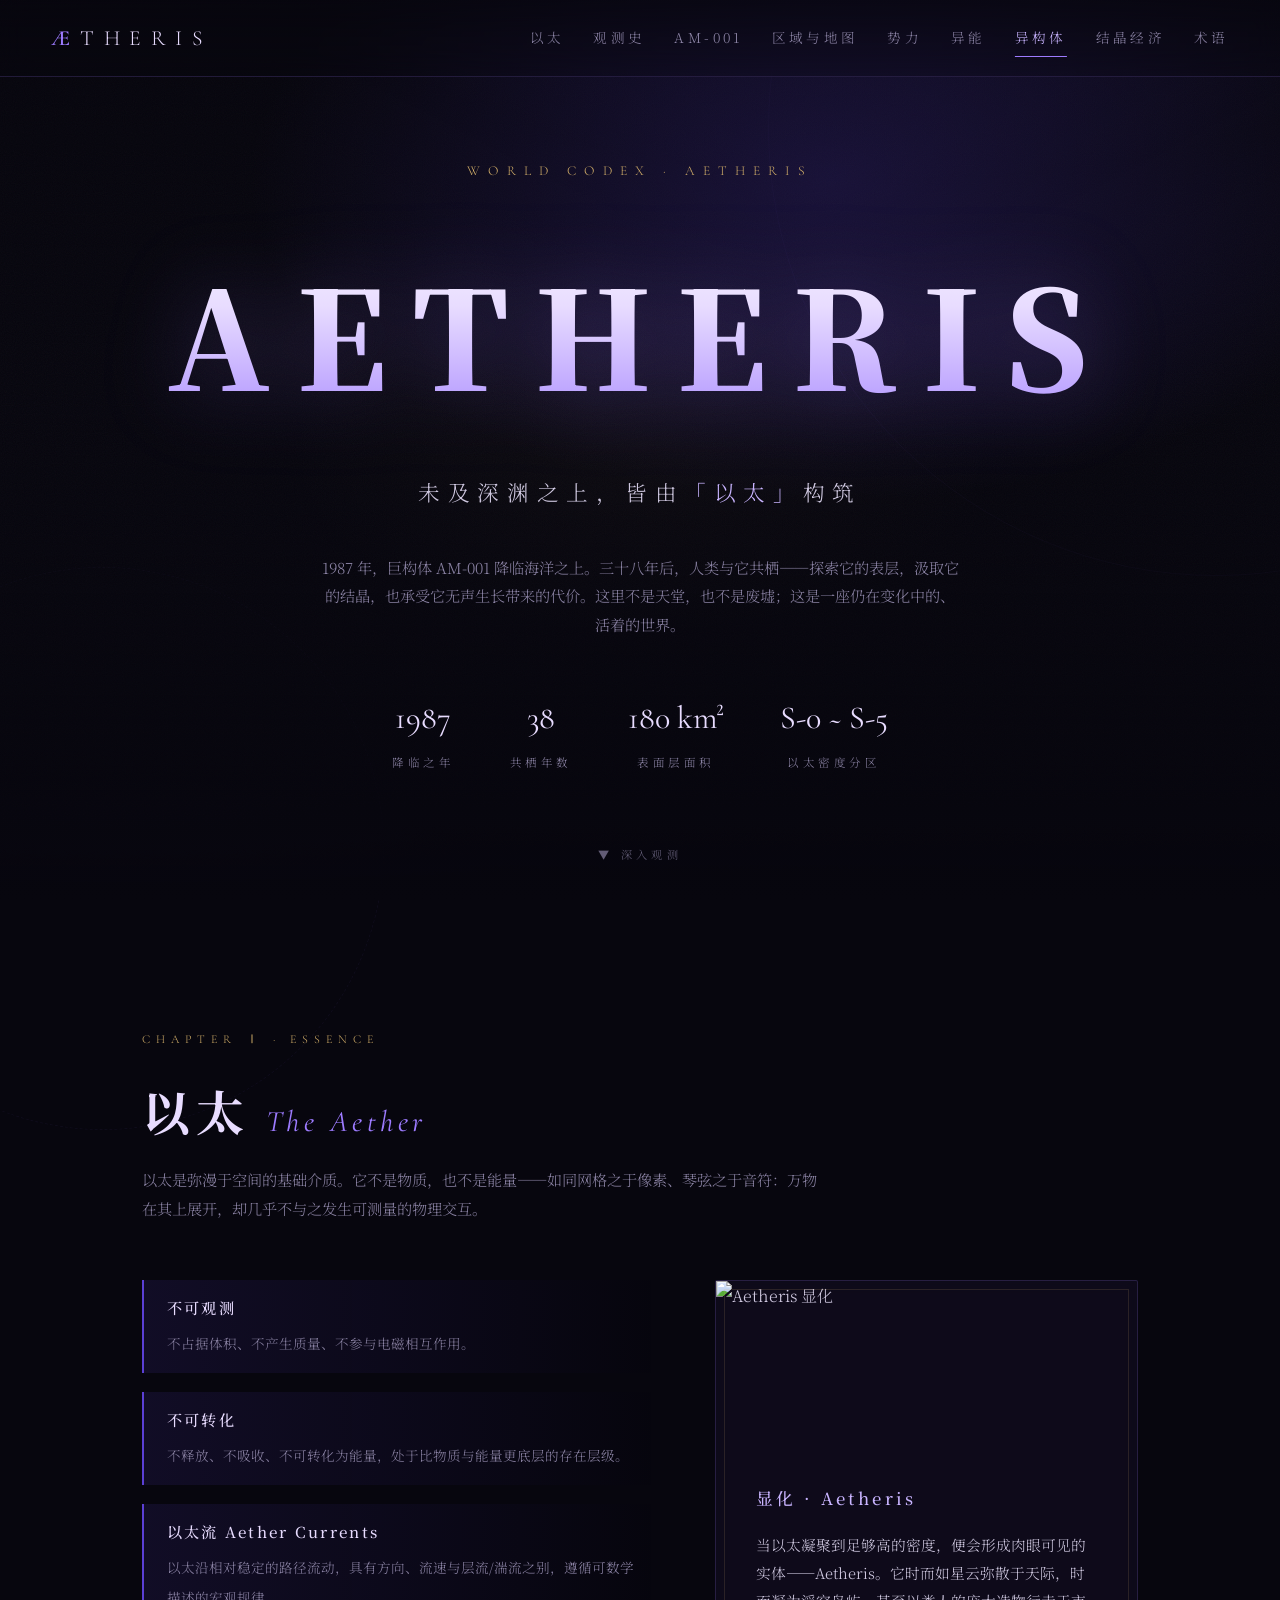
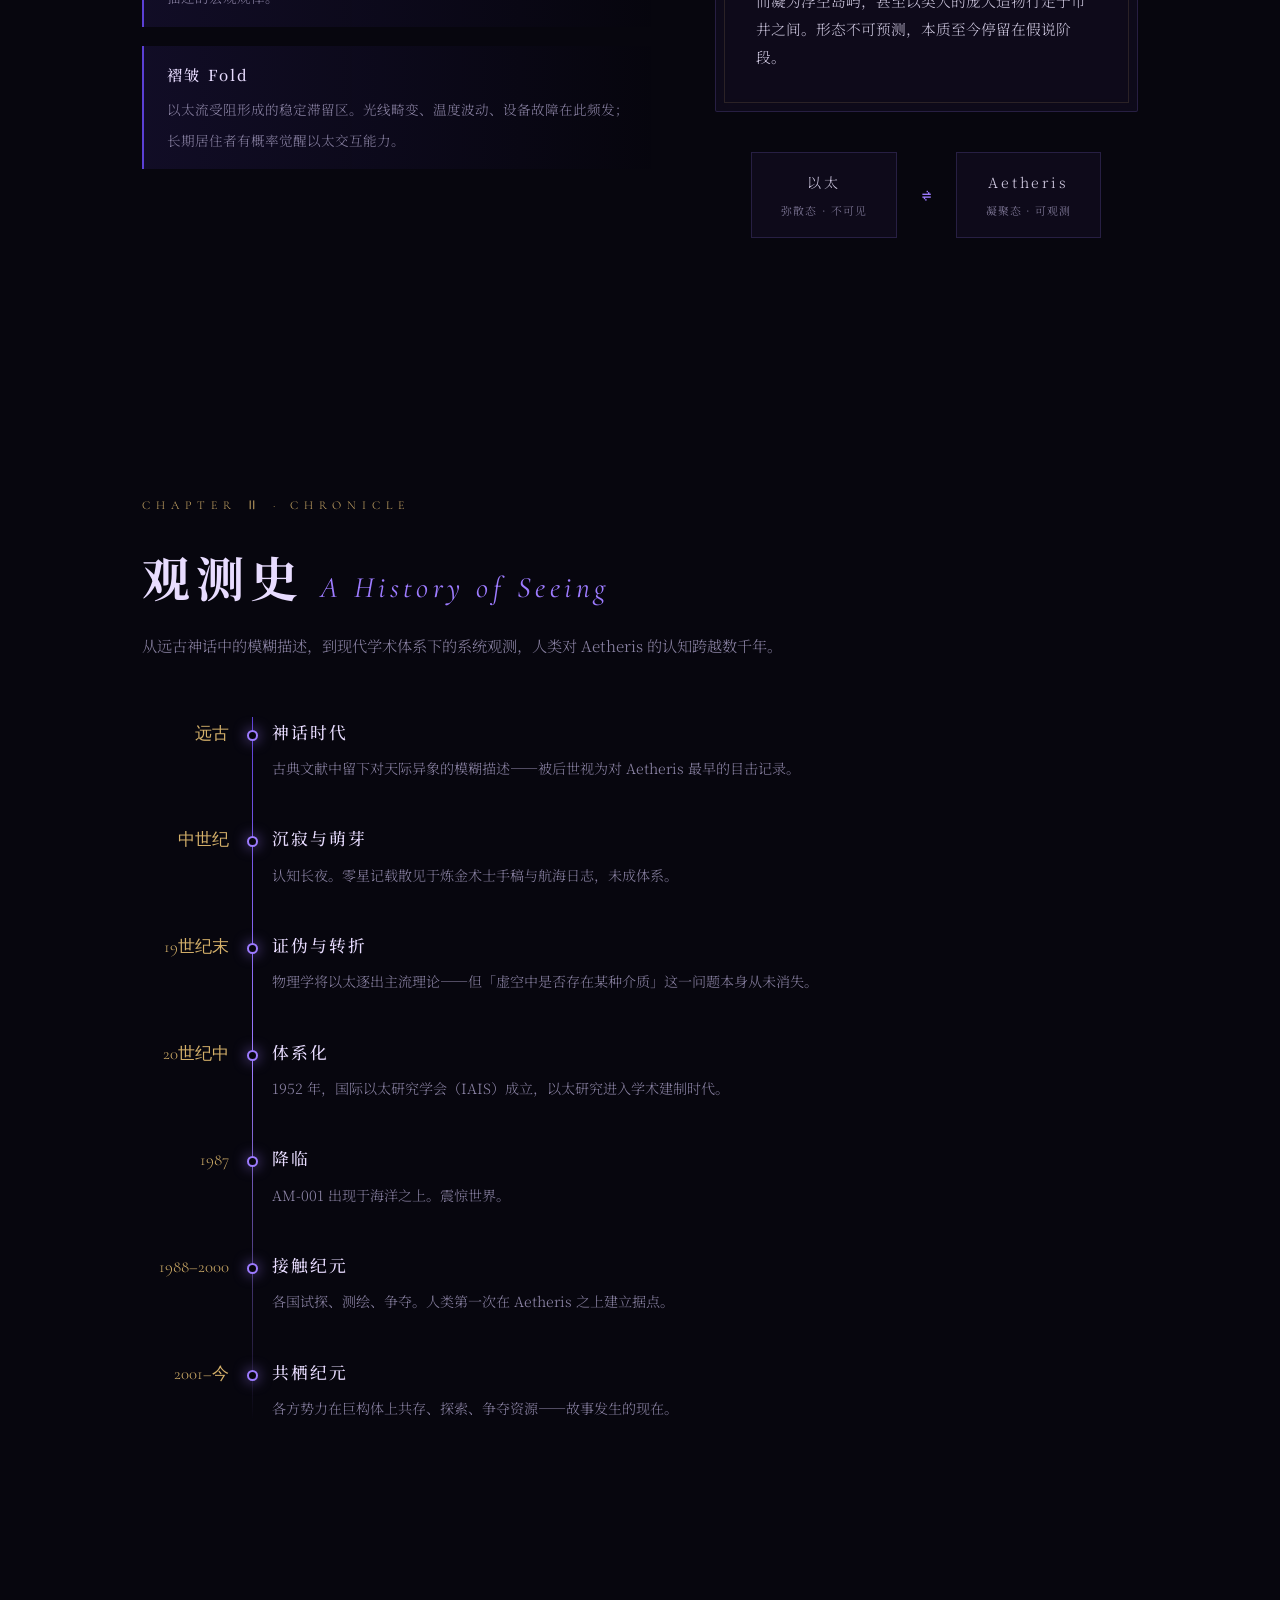
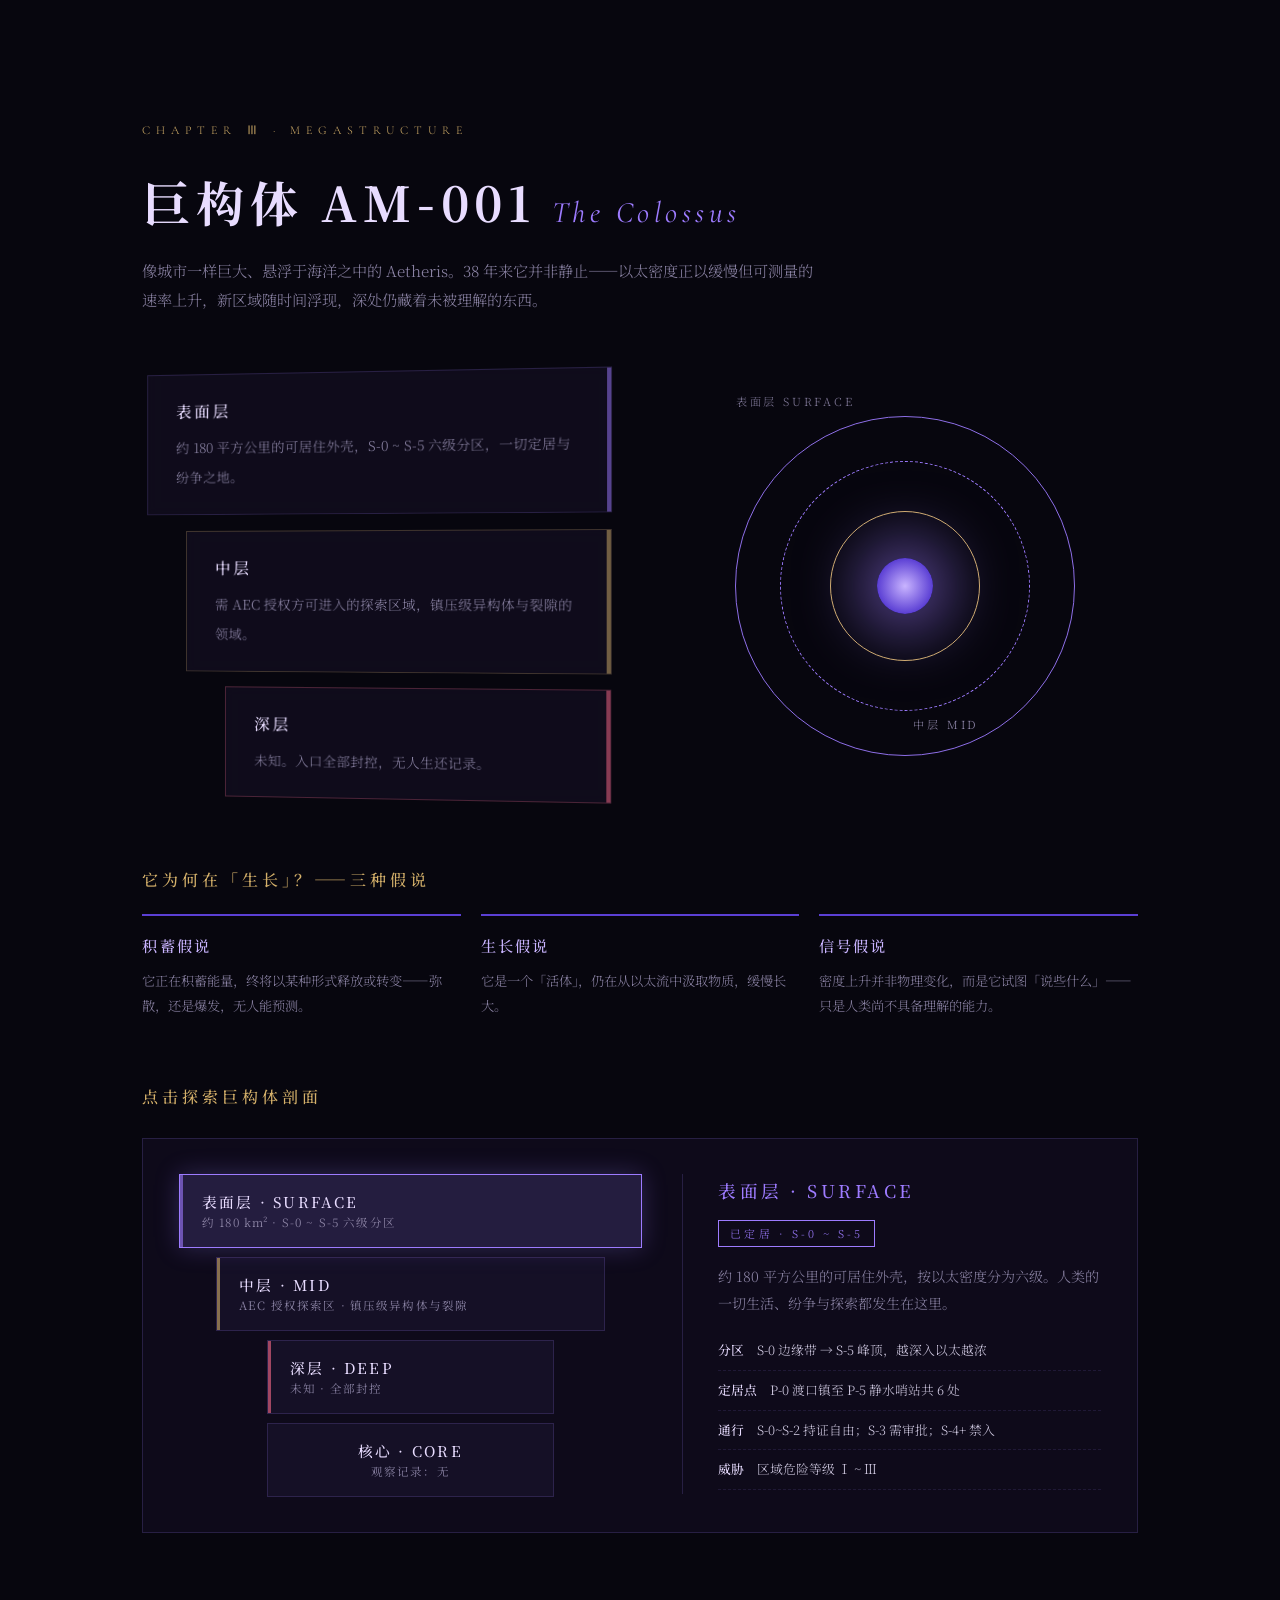
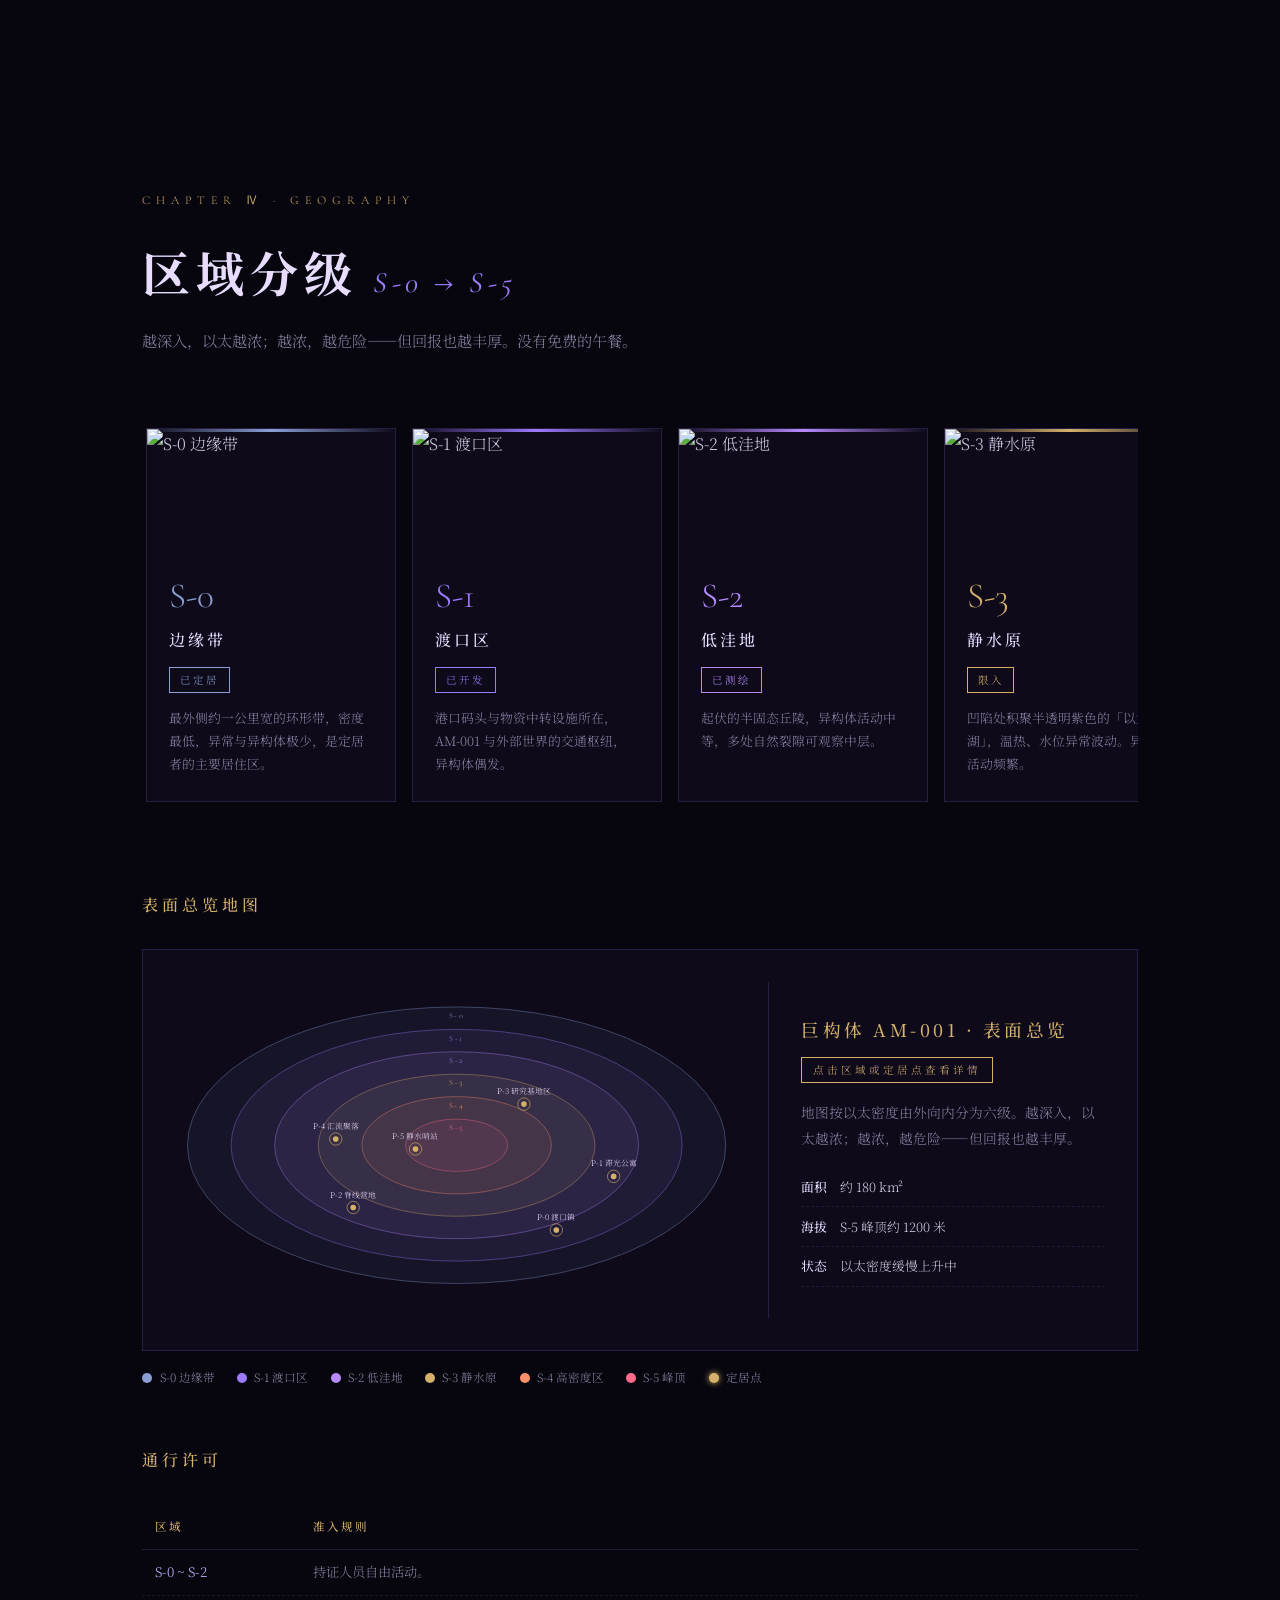
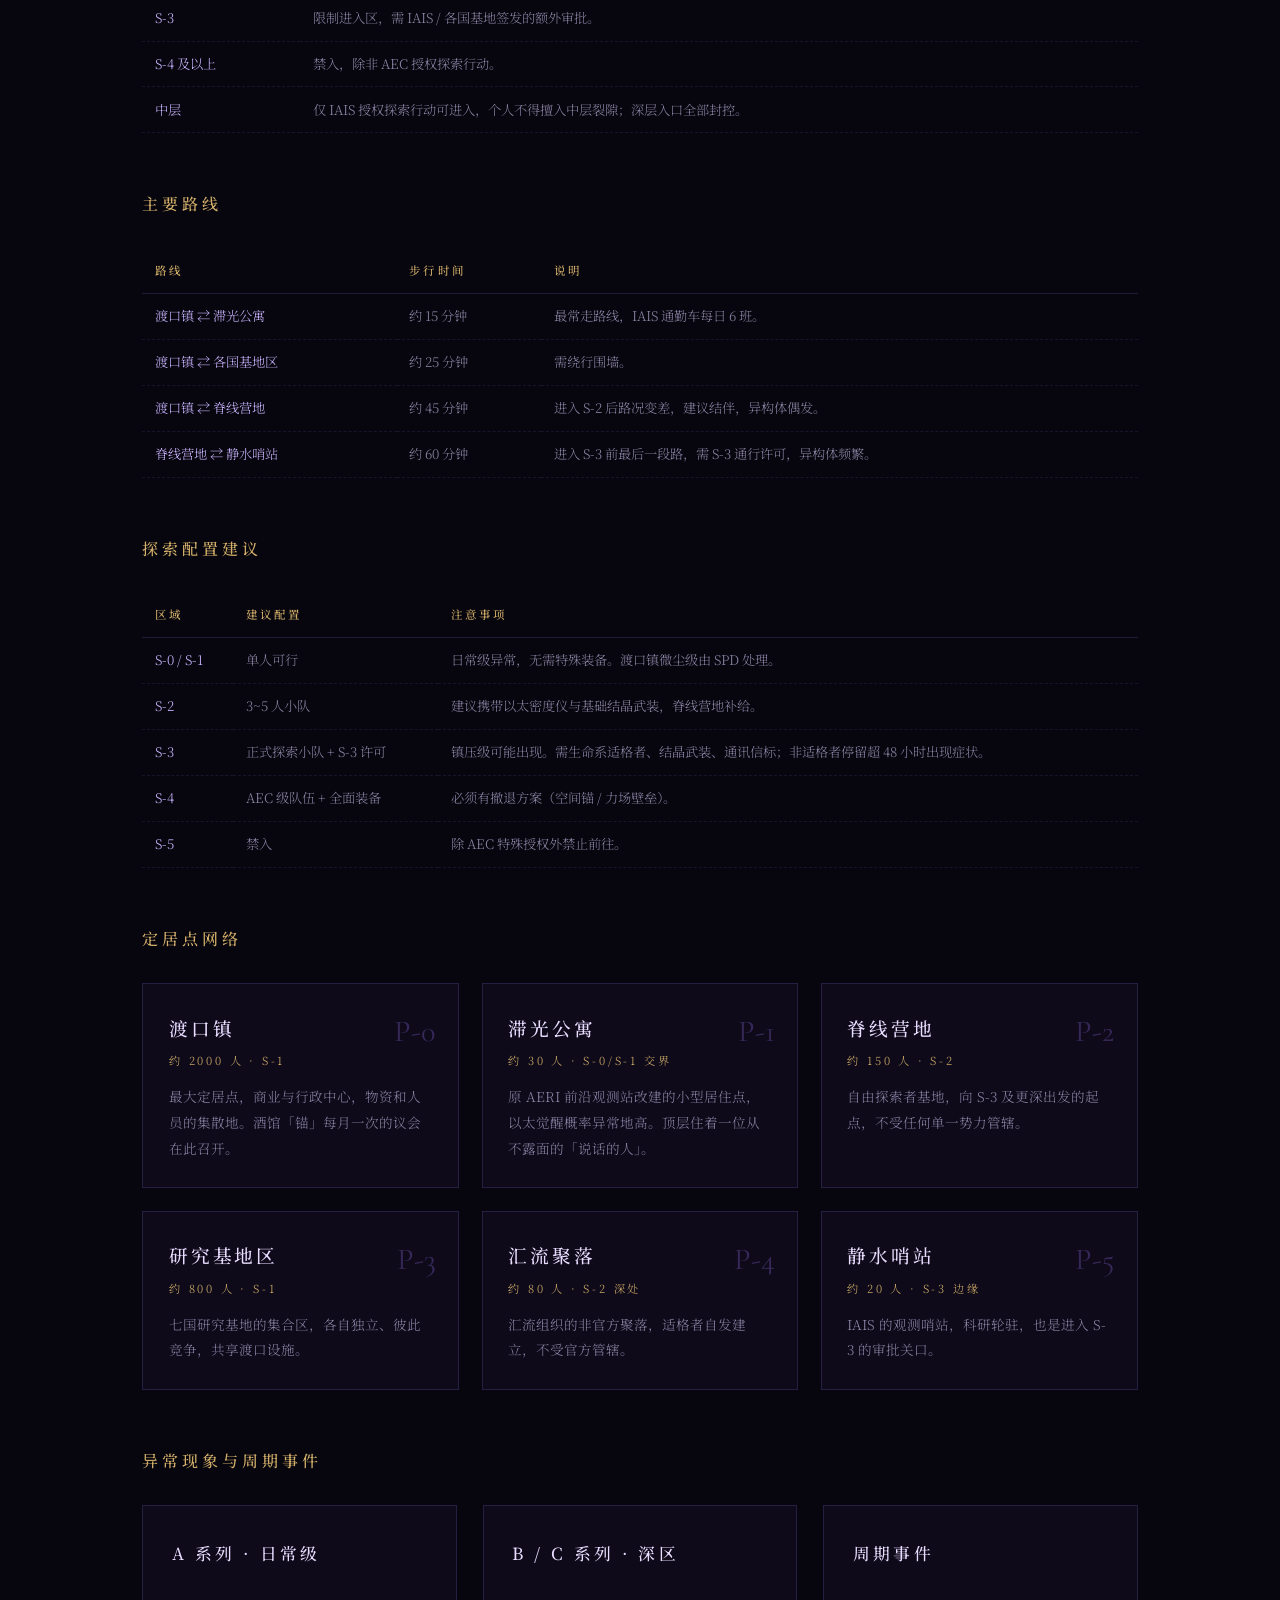
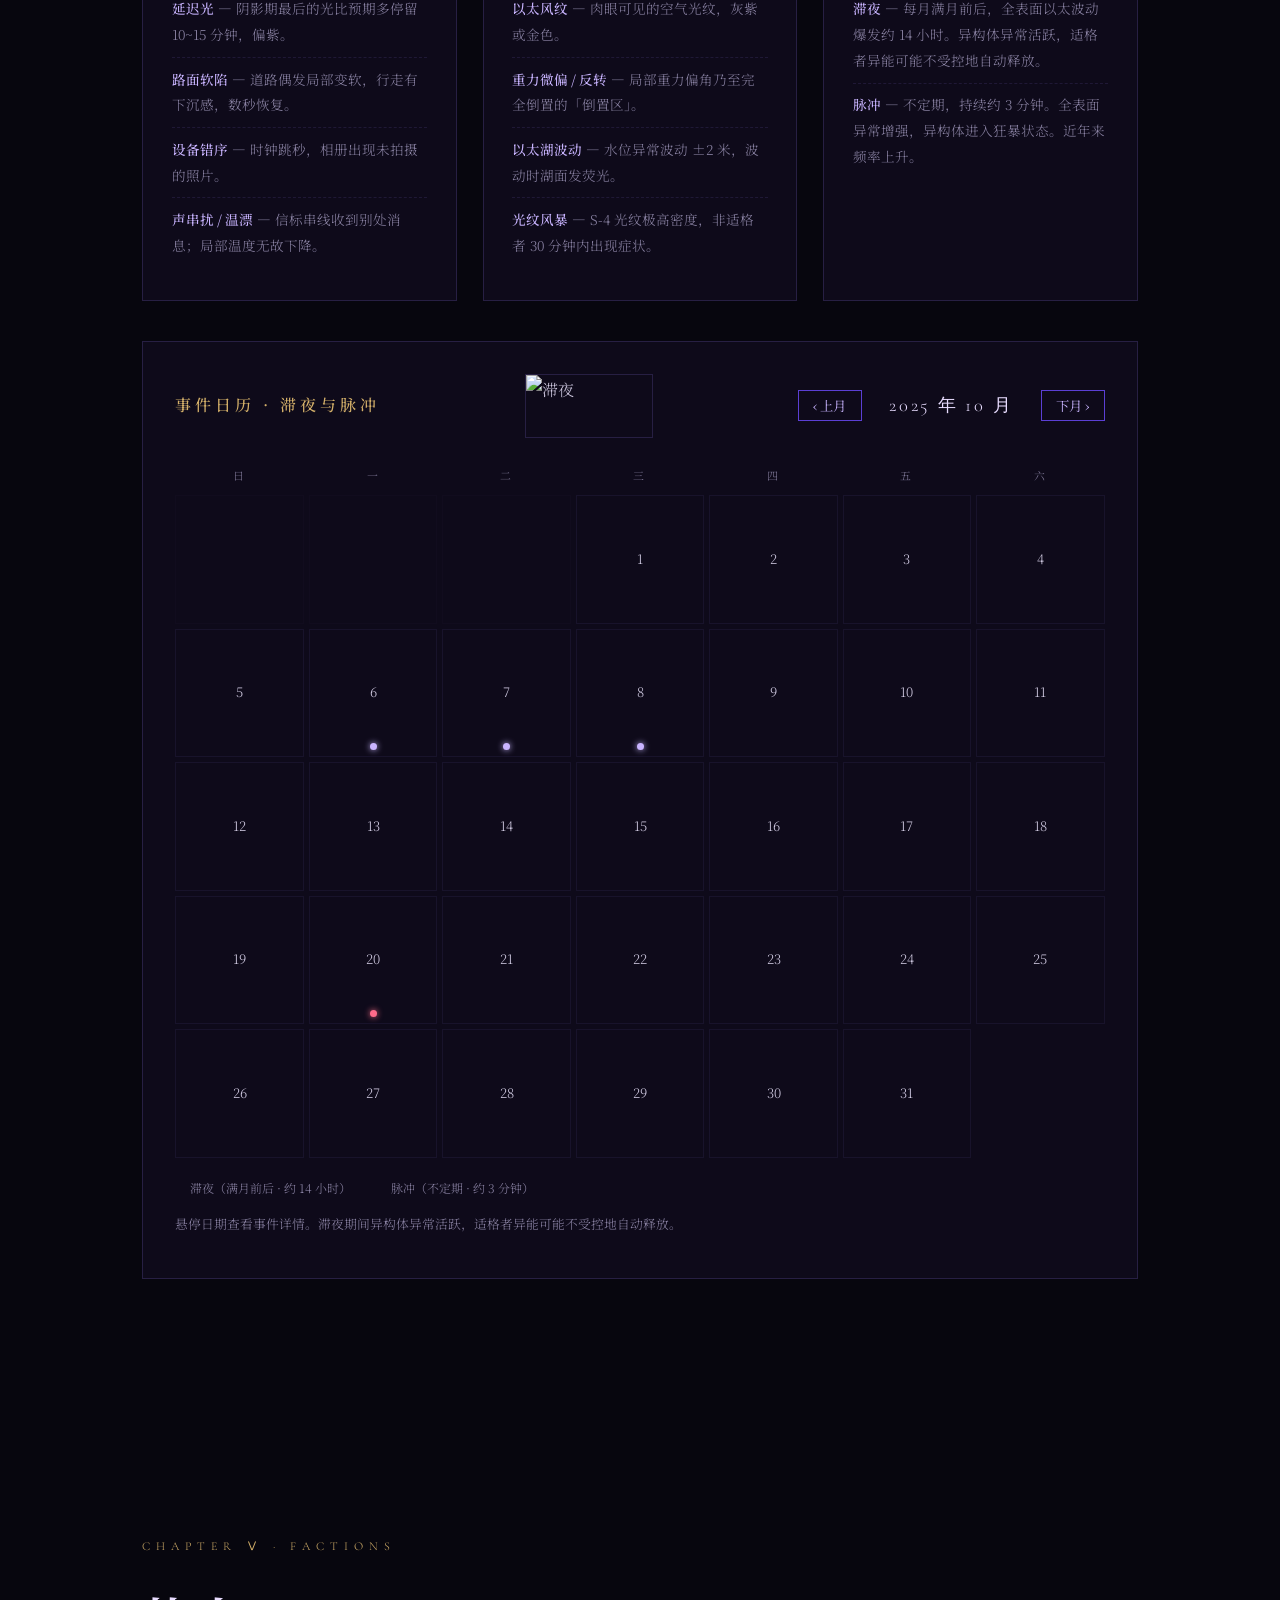
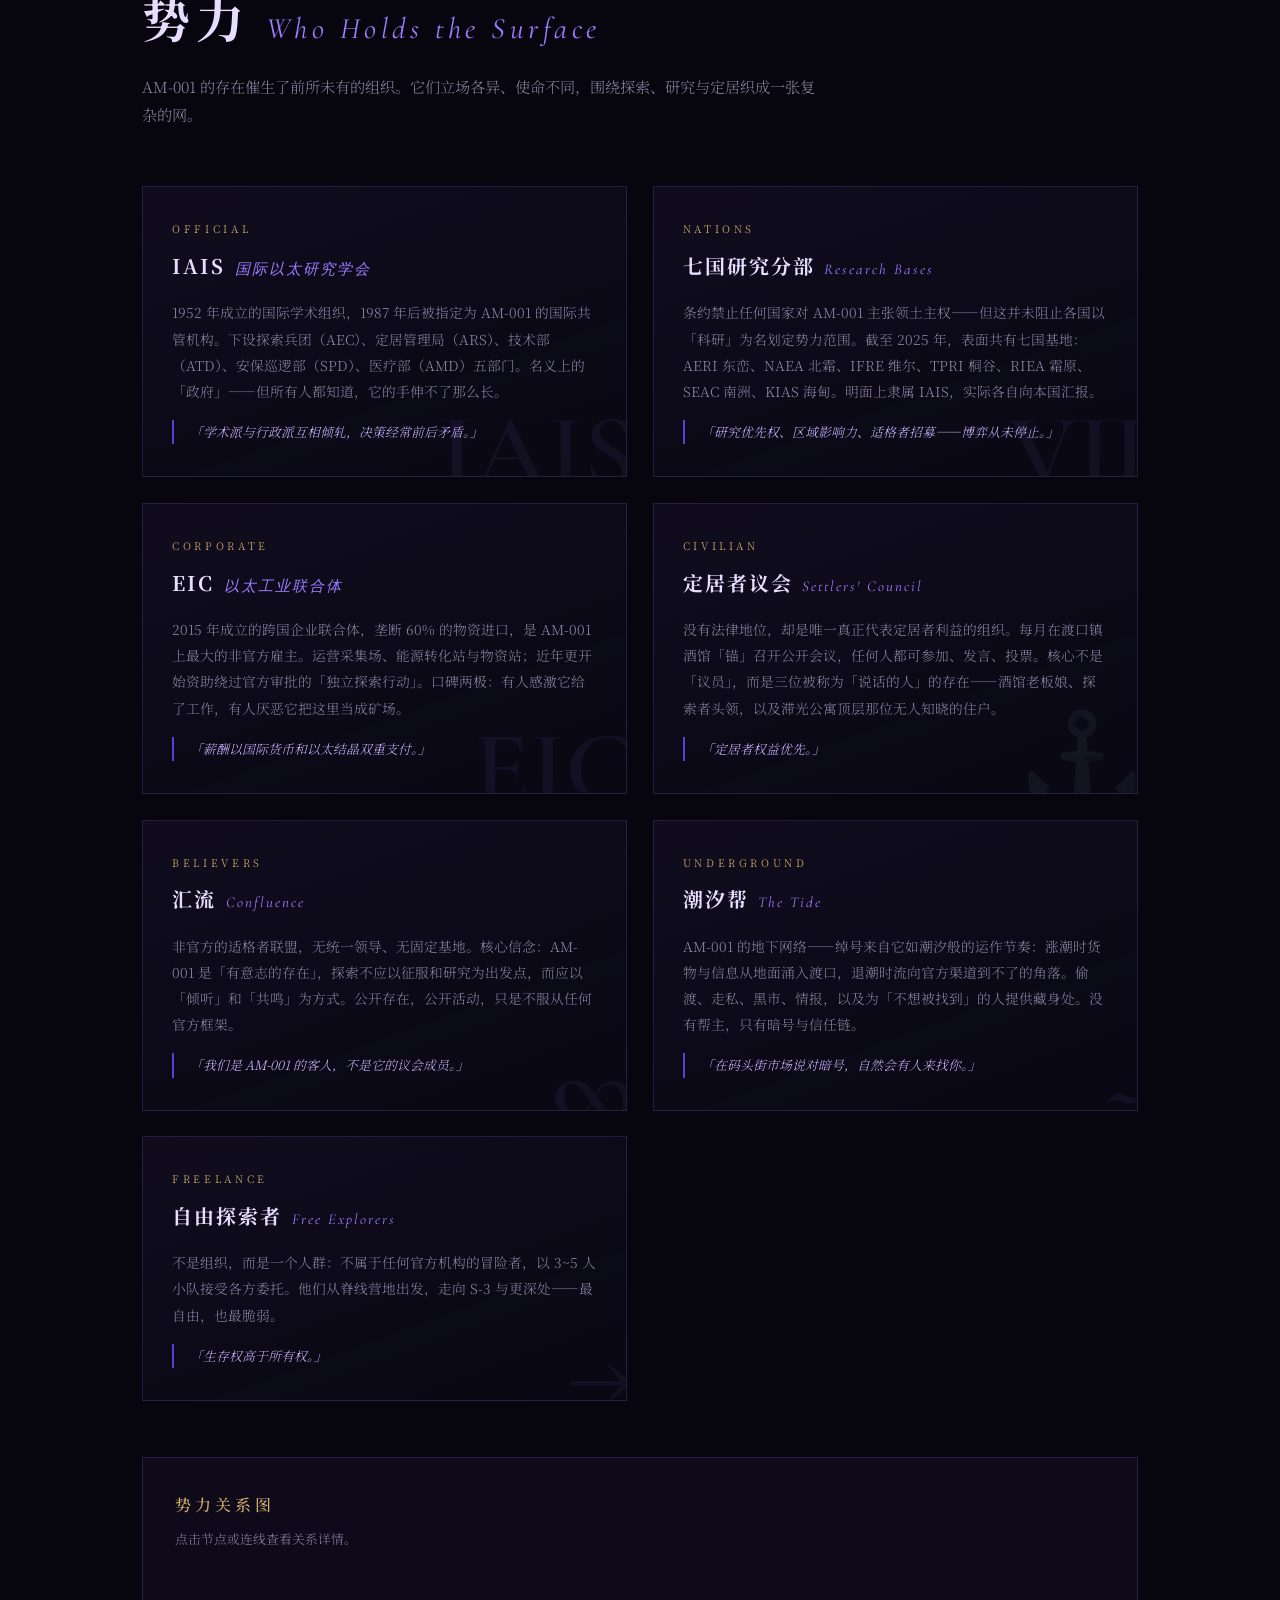
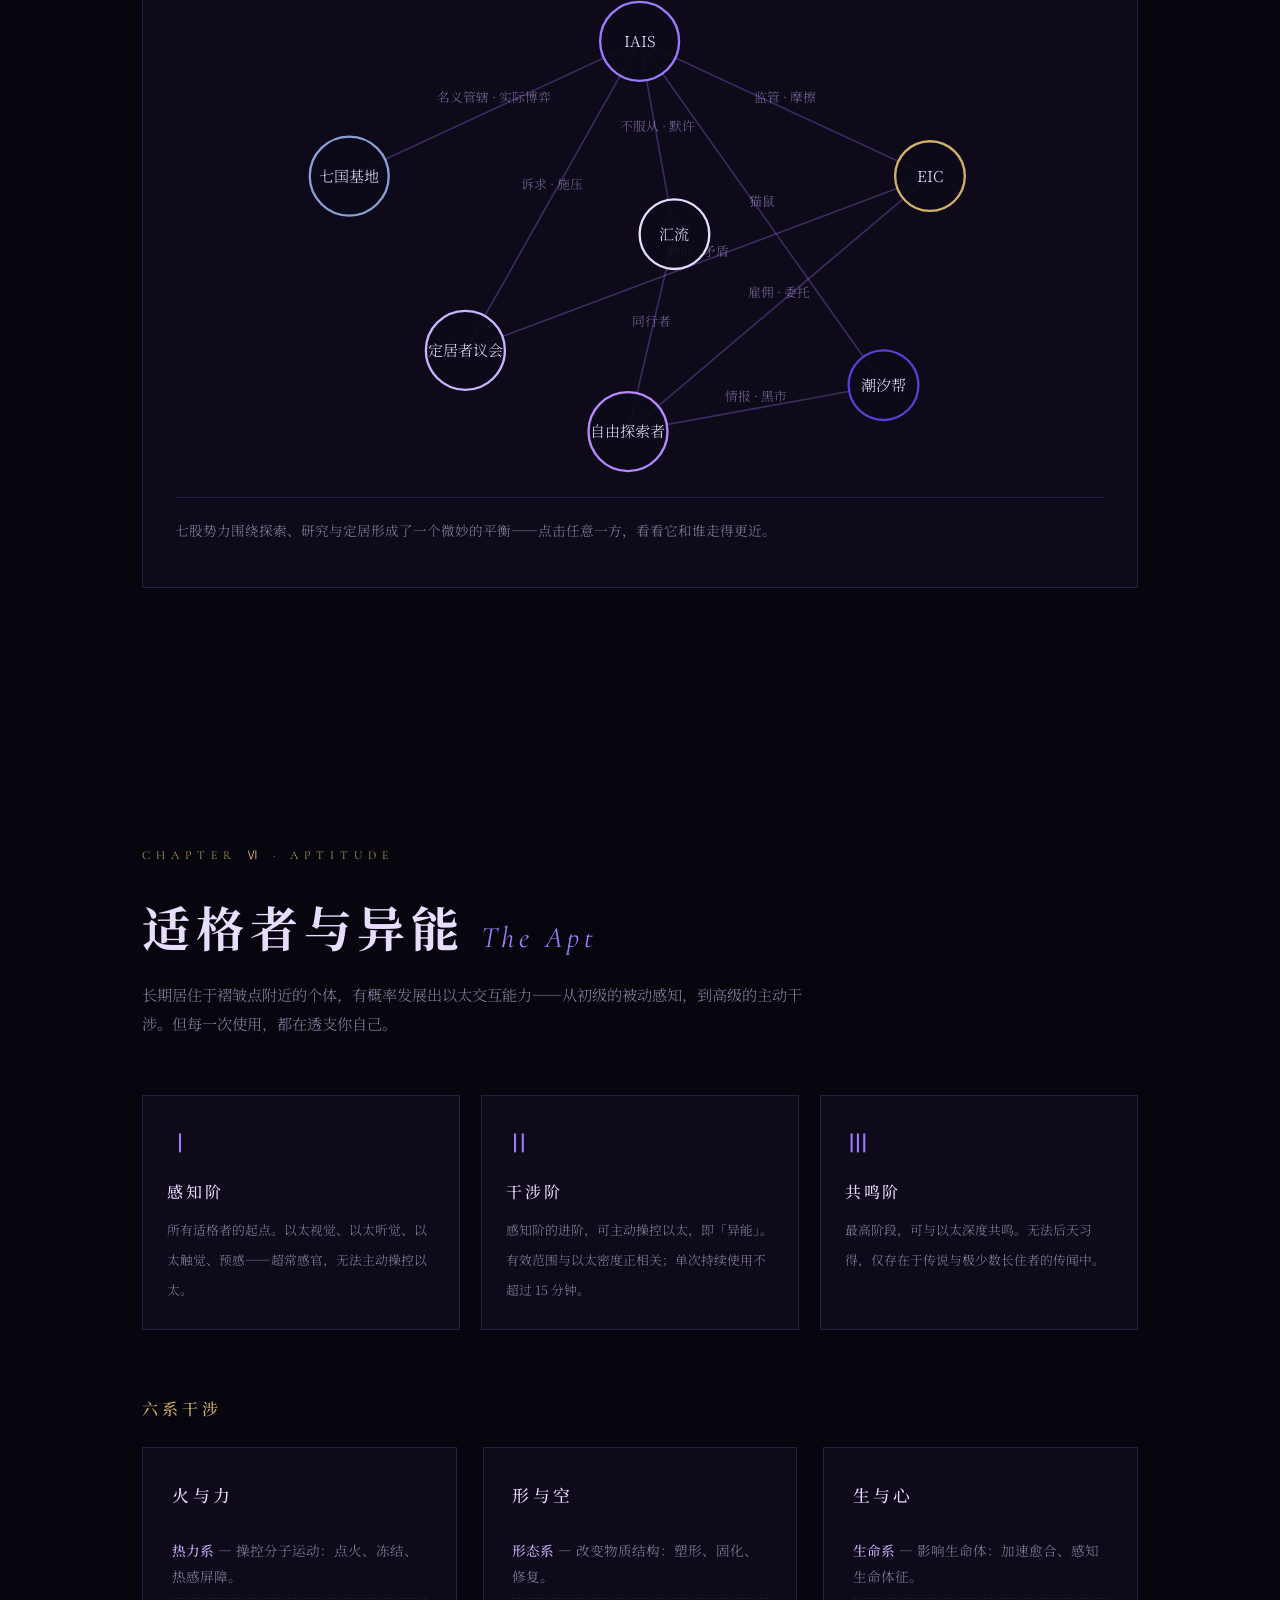
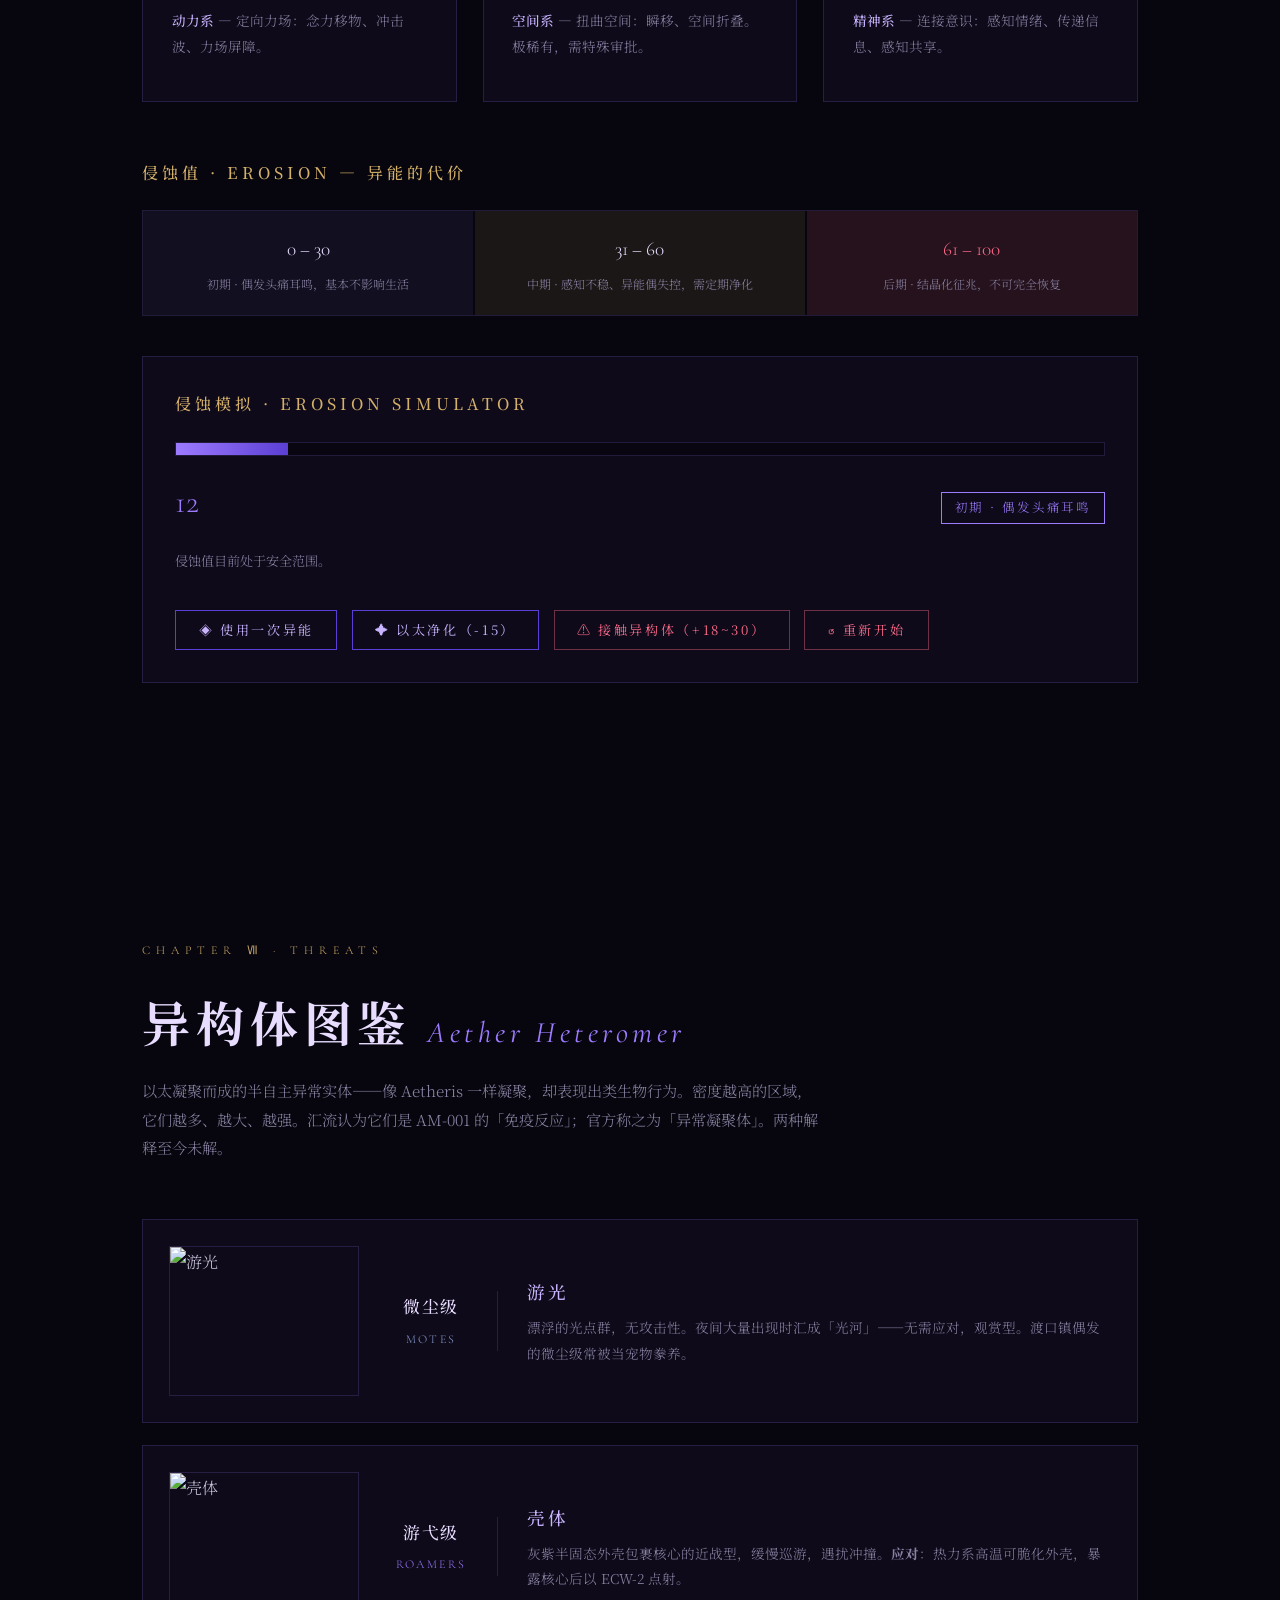
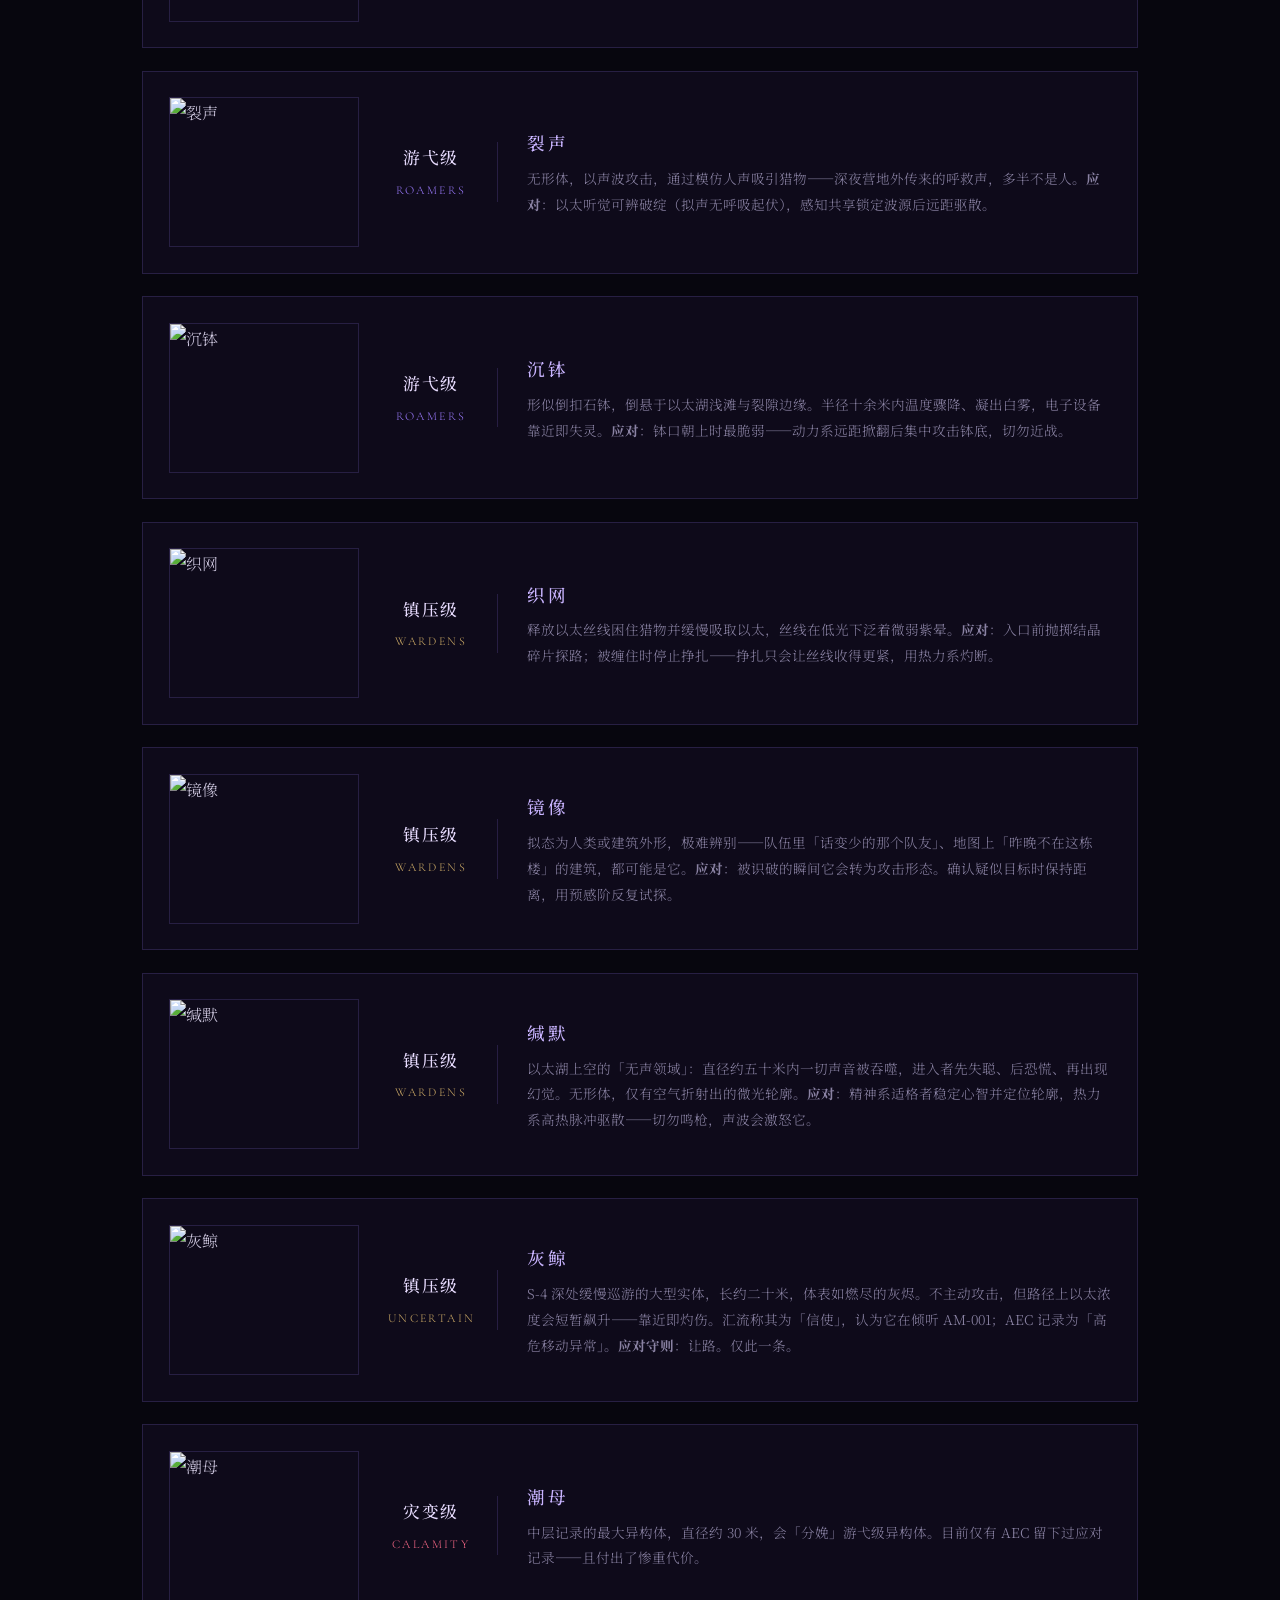
==== commit 732e6f3d: "add 6 content illustrations: sunken chalice, hush, ash whale, aetheris manifestation, crystals, stil" ====
--- a/index.html
+++ b/index.html
@@ -421,6 +421,14 @@
 
 nav .links a.on{color:var(--glow)}
 nav .links a.on::after{width:100%}
+
+.meditate-img{margin:-2.5rem -2.5rem 1.4rem;height:180px;overflow:hidden}
+.meditate-img img{width:100%;height:100%;object-fit:cover}
+.card-img{margin:-2rem -1.8rem 1.2rem;height:150px;overflow:hidden}
+.card-img img{width:100%;height:100%;object-fit:cover}
+.cal-img{height:64px;aspect-ratio:2/1;overflow:hidden;border:1px solid var(--line)}
+.cal-img img{width:100%;height:100%;object-fit:cover}
+@media(max-width:640px){.meditate-img{height:140px;margin:-1.6rem -1.6rem 1.2rem}.card-img{height:120px;margin:-1.5rem -1.3rem 1rem}.cal-img{display:none}}
 </style>
 </head>
 <body>
@@ -463,6 +471,7 @@
     </div>
     <div>
       <div class="meditate">
+        <div class="meditate-img"><img src="https://lingxi.wps.cn/api/aioffice/v1/short_link/3wALmf4wq" alt="Aetheris 显化"></div>
         <h3>显化 · Aetheris</h3>
         <p>当以太凝聚到足够高的密度，便会形成肉眼可见的实体——Aetheris。它时而如星云弥散于天际，时而凝为浮空岛屿，甚至以类人的庞大造物行走于市井之间。形态不可预测，本质至今停留在假说阶段。</p>
       </div>
@@ -598,6 +607,7 @@
   <div class="cal-wrap">
     <div class="cal-head">
       <h3>事件日历 · 滞夜与脉冲</h3>
+      <div class="cal-img"><img src="https://lingxi.wps.cn/api/aioffice/v1/short_link/3wALBhOpG" alt="滞夜"></div>
       <div class="cal-nav">
         <button id="calPrev">‹ 上月</button>
         <div class="cal-month" id="calMonth"></div>
@@ -691,11 +701,11 @@
     <div class="beast with-art" style="--lv:#8a9fd4"><div class="bimg"><img src="https://lingxi.wps.cn/api/aioffice/v1/short_link/3wABgUKY8" alt="游光"></div><div class="lv"><div class="n">微尘级</div><div class="d">MOTES</div></div><div><h3>游光</h3><p>漂浮的光点群，无攻击性。夜间大量出现时汇成「光河」——无需应对，观赏型。渡口镇偶发的微尘级常被当宠物豢养。</p></div></div>
     <div class="beast with-art" style="--lv:#9d7bff"><div class="bimg"><img src="https://lingxi.wps.cn/api/aioffice/v1/short_link/3wAqLbKka" alt="壳体"></div><div class="lv"><div class="n">游弋级</div><div class="d">ROAMERS</div></div><div><h3>壳体</h3><p>灰紫半固态外壳包裹核心的近战型，缓慢巡游，遇扰冲撞。<b>应对</b>：热力系高温可脆化外壳，暴露核心后以 ECW-2 点射。</p></div></div>
     <div class="beast with-art" style="--lv:#9d7bff"><div class="bimg"><img src="https://lingxi.wps.cn/api/aioffice/v1/short_link/3wAB87bWi" alt="裂声"></div><div class="lv"><div class="n">游弋级</div><div class="d">ROAMERS</div></div><div><h3>裂声</h3><p>无形体，以声波攻击，通过模仿人声吸引猎物——深夜营地外传来的呼救声，多半不是人。<b>应对</b>：以太听觉可辨破绽（拟声无呼吸起伏），感知共享锁定波源后远距驱散。</p></div></div>
-    <div class="beast" style="--lv:#9d7bff"><div class="lv"><div class="n">游弋级</div><div class="d">ROAMERS</div></div><div><h3>沉钵</h3><p>形似倒扣石钵，倒悬于以太湖浅滩与裂隙边缘。半径十余米内温度骤降、凝出白雾，电子设备靠近即失灵。<b>应对</b>：钵口朝上时最脆弱——动力系远距掀翻后集中攻击钵底，切勿近战。</p></div></div>
+    <div class="beast with-art" style="--lv:#9d7bff"><div class="bimg"><img src="https://lingxi.wps.cn/api/aioffice/v1/short_link/3wAL1eKTD" alt="沉钵"></div><div class="lv"><div class="n">游弋级</div><div class="d">ROAMERS</div></div><div><h3>沉钵</h3><p>形似倒扣石钵，倒悬于以太湖浅滩与裂隙边缘。半径十余米内温度骤降、凝出白雾，电子设备靠近即失灵。<b>应对</b>：钵口朝上时最脆弱——动力系远距掀翻后集中攻击钵底，切勿近战。</p></div></div>
     <div class="beast with-art" style="--lv:#d4b06a"><div class="bimg"><img src="https://lingxi.wps.cn/api/aioffice/v1/short_link/3wABcnaT7" alt="织网"></div><div class="lv"><div class="n">镇压级</div><div class="d">WARDENS</div></div><div><h3>织网</h3><p>释放以太丝线困住猎物并缓慢吸取以太，丝线在低光下泛着微弱紫晕。<b>应对</b>：入口前抛掷结晶碎片探路；被缠住时停止挣扎——挣扎只会让丝线收得更紧，用热力系灼断。</p></div></div>
     <div class="beast with-art" style="--lv:#d4b06a"><div class="bimg"><img src="https://lingxi.wps.cn/api/aioffice/v1/short_link/3wAqHdmv6" alt="镜像"></div><div class="lv"><div class="n">镇压级</div><div class="d">WARDENS</div></div><div><h3>镜像</h3><p>拟态为人类或建筑外形，极难辨别——队伍里「话变少的那个队友」、地图上「昨晚不在这栋楼」的建筑，都可能是它。<b>应对</b>：被识破的瞬间它会转为攻击形态。确认疑似目标时保持距离，用预感阶反复试探。</p></div></div>
-    <div class="beast" style="--lv:#d4b06a"><div class="lv"><div class="n">镇压级</div><div class="d">WARDENS</div></div><div><h3>缄默</h3><p>以太湖上空的「无声领域」：直径约五十米内一切声音被吞噬，进入者先失聪、后恐慌、再出现幻觉。无形体，仅有空气折射出的微光轮廓。<b>应对</b>：精神系适格者稳定心智并定位轮廓，热力系高热脉冲驱散——切勿鸣枪，声波会激怒它。</p></div></div>
-    <div class="beast" style="--lv:#d4b06a"><div class="lv"><div class="n">镇压级</div><div class="d">UNCERTAIN</div></div><div><h3>灰鲸</h3><p>S-4 深处缓慢巡游的大型实体，长约二十米，体表如燃尽的灰烬。不主动攻击，但路径上以太浓度会短暂飙升——靠近即灼伤。汇流称其为「信使」，认为它在倾听 AM-001；AEC 记录为「高危移动异常」。<b>应对守则</b>：让路。仅此一条。</p></div></div>
+    <div class="beast with-art" style="--lv:#d4b06a"><div class="bimg"><img src="https://lingxi.wps.cn/api/aioffice/v1/short_link/3wAL7Lx9D" alt="缄默"></div><div class="lv"><div class="n">镇压级</div><div class="d">WARDENS</div></div><div><h3>缄默</h3><p>以太湖上空的「无声领域」：直径约五十米内一切声音被吞噬，进入者先失聪、后恐慌、再出现幻觉。无形体，仅有空气折射出的微光轮廓。<b>应对</b>：精神系适格者稳定心智并定位轮廓，热力系高热脉冲驱散——切勿鸣枪，声波会激怒它。</p></div></div>
+    <div class="beast with-art" style="--lv:#d4b06a"><div class="bimg"><img src="https://lingxi.wps.cn/api/aioffice/v1/short_link/3wALfIiwW" alt="灰鲸"></div><div class="lv"><div class="n">镇压级</div><div class="d">UNCERTAIN</div></div><div><h3>灰鲸</h3><p>S-4 深处缓慢巡游的大型实体，长约二十米，体表如燃尽的灰烬。不主动攻击，但路径上以太浓度会短暂飙升——靠近即灼伤。汇流称其为「信使」，认为它在倾听 AM-001；AEC 记录为「高危移动异常」。<b>应对守则</b>：让路。仅此一条。</p></div></div>
     <div class="beast with-art" style="--lv:#ff6b8a"><div class="bimg"><img src="https://lingxi.wps.cn/api/aioffice/v1/short_link/3wAqDwzOn" alt="潮母"></div><div class="lv"><div class="n">灾变级</div><div class="d">CALAMITY</div></div><div><h3>潮母</h3><p>中层记录的最大异构体，直径约 30 米，会「分娩」游弋级异构体。目前仅有 AEC 留下过应对记录——且付出了惨重代价。</p></div></div>
   </div>
   <h3 style="color:var(--gold);letter-spacing:.25em;font-weight:500;margin:3.5rem 0 1.4rem;font-size:1rem">形成条件与争议</h3>
@@ -728,7 +738,7 @@
   <h2>结晶与科技<span class="en">Crystal & Technology</span></h2>
   <p class="sec-intro">以太结晶：高密度下自然析出的半透明紫色矿石，是一切以太科技的能量来源，也是定居者间的非官方硬通货。消耗后不可再生——除非深入更危险的区域。</p>
   <div class="tri">
-    <div class="card"><h3>结晶分级</h3><ul>
+    <div class="card"><div class="card-img"><img src="https://lingxi.wps.cn/api/aioffice/v1/short_link/3wALuL2ql" alt="以太结晶"></div><h3>结晶分级</h3><ul>
       <li><b>低纯度</b> · 灰紫 — 200~500 货币/克，日常供电，码头街市场常见。</li>
       <li><b>中纯度</b> · 亮紫 — 1000~3000 货币/克，驱动 ECW 与驱动器，S-2/S-3 采集。</li>
       <li><b>高纯度</b> · 半透明深紫 — 黑市价不固定，极稀有，S-4 以上采集，潮汐帮主导交易。</li></ul></div>
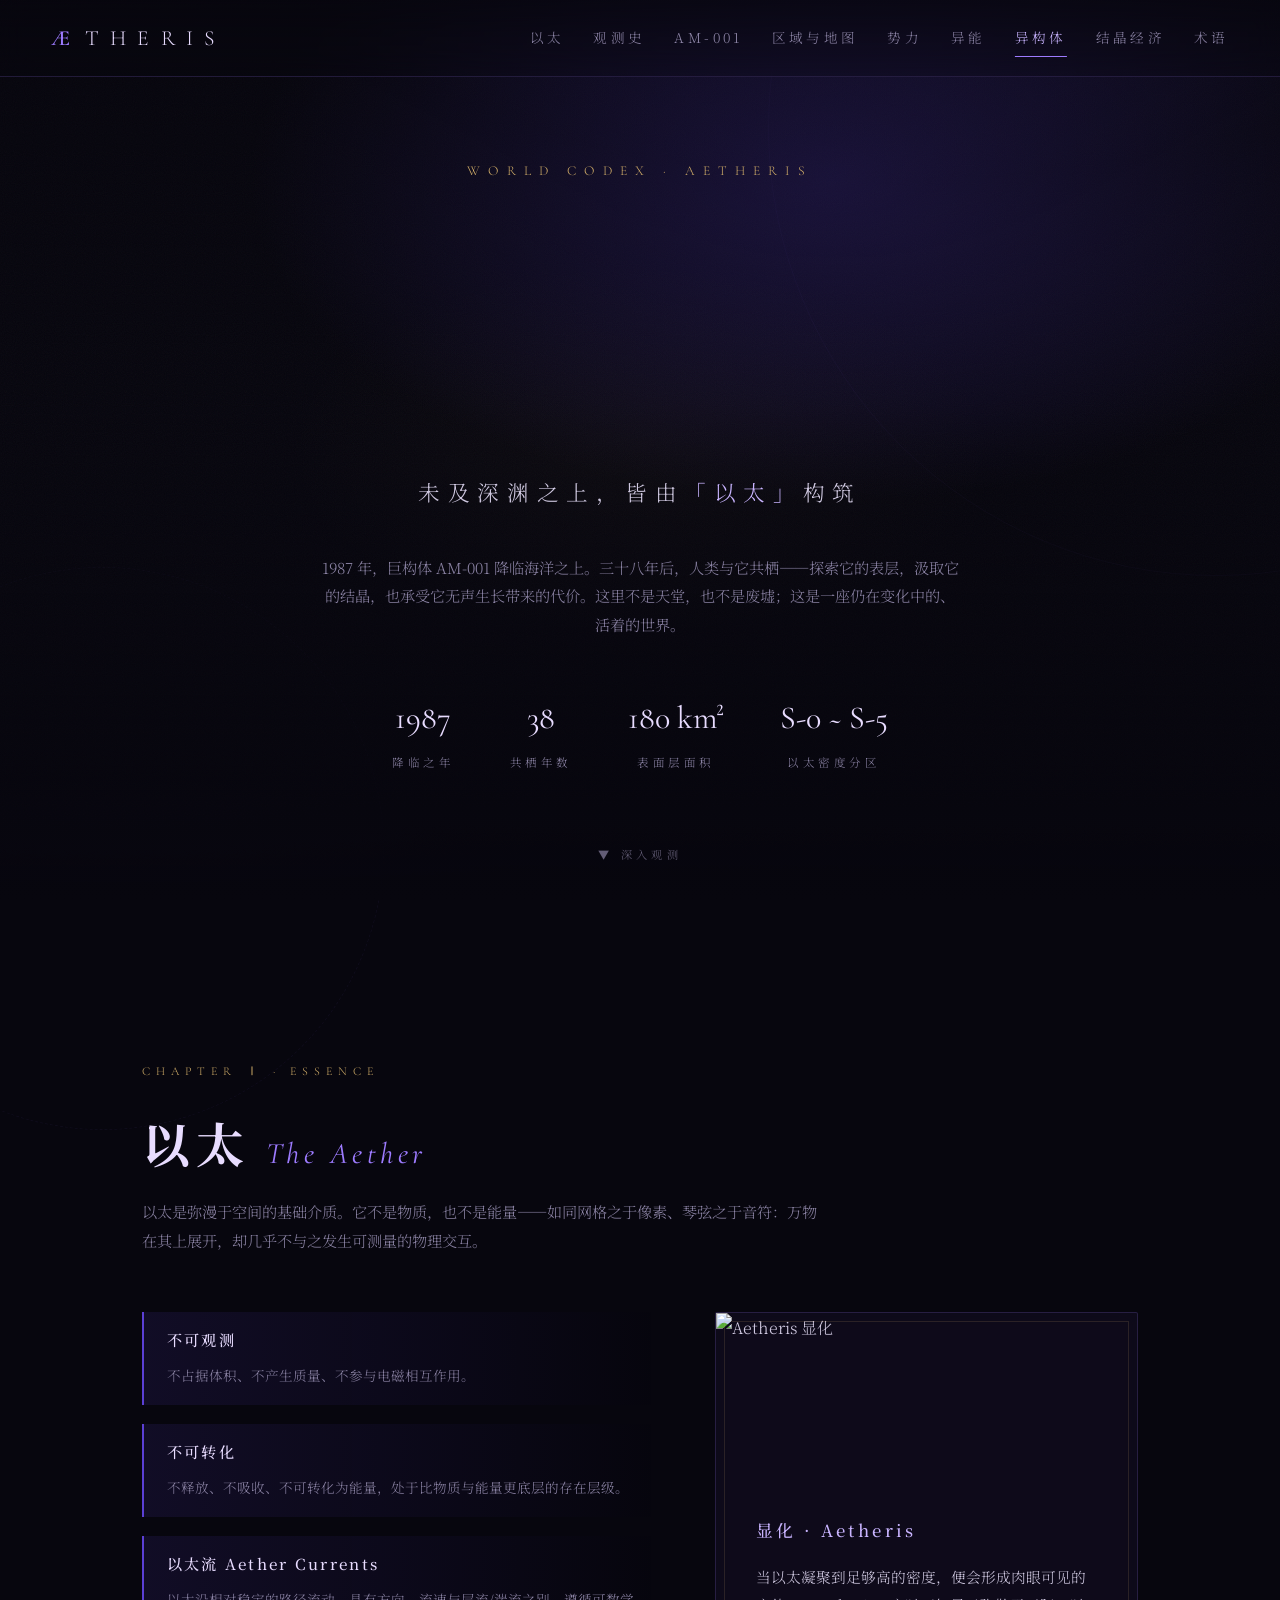
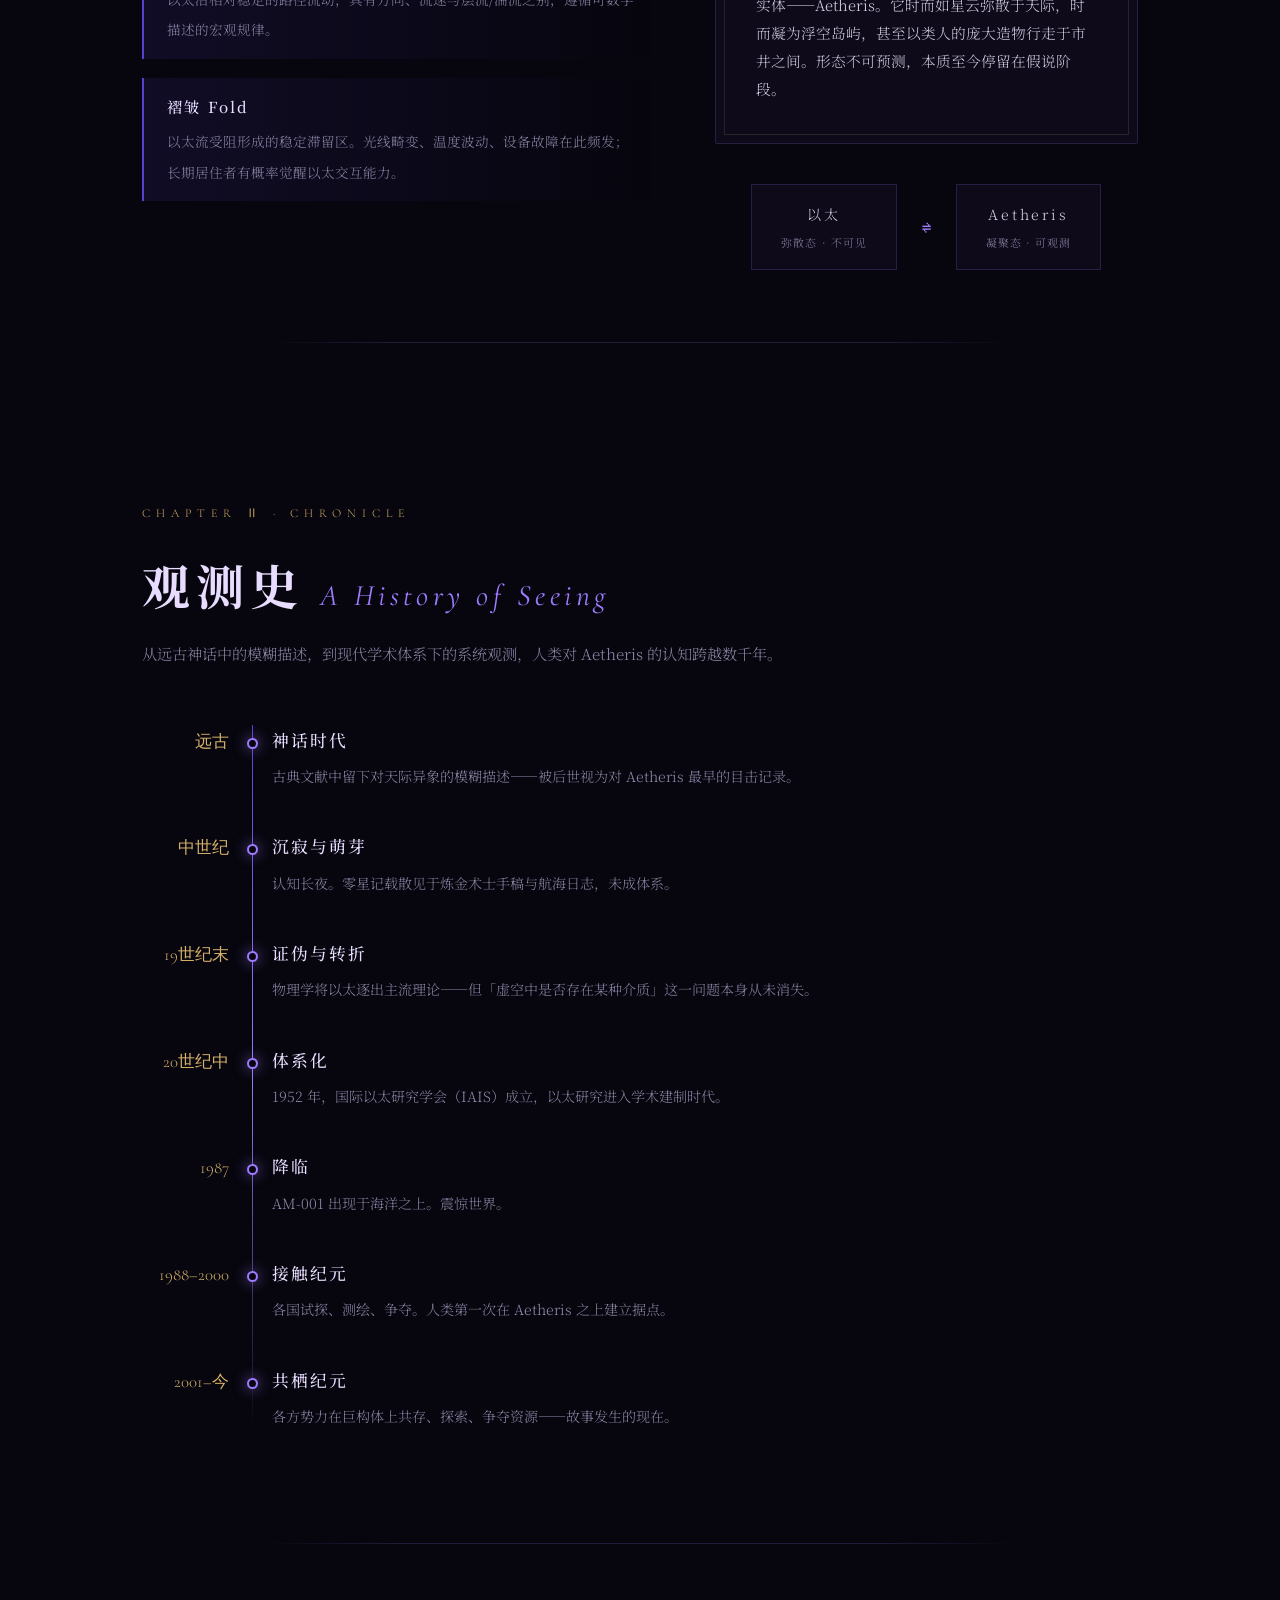
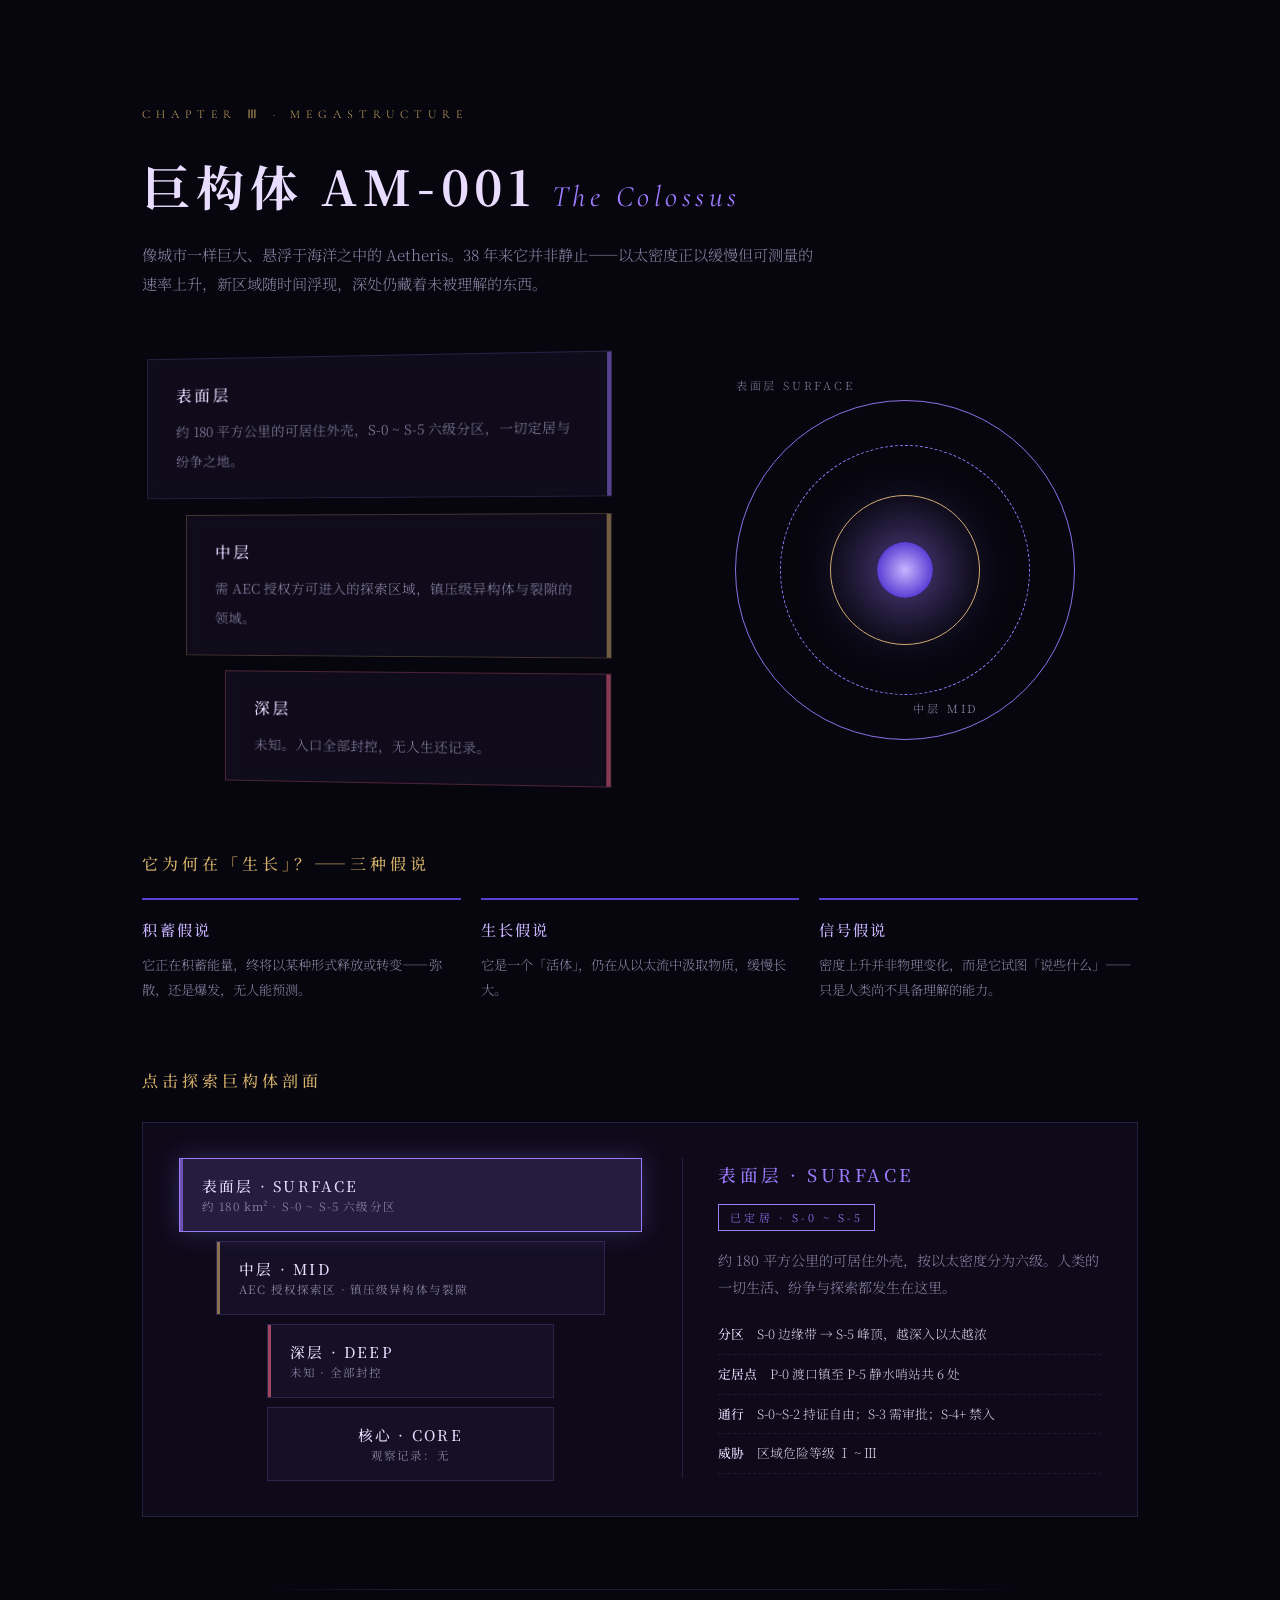
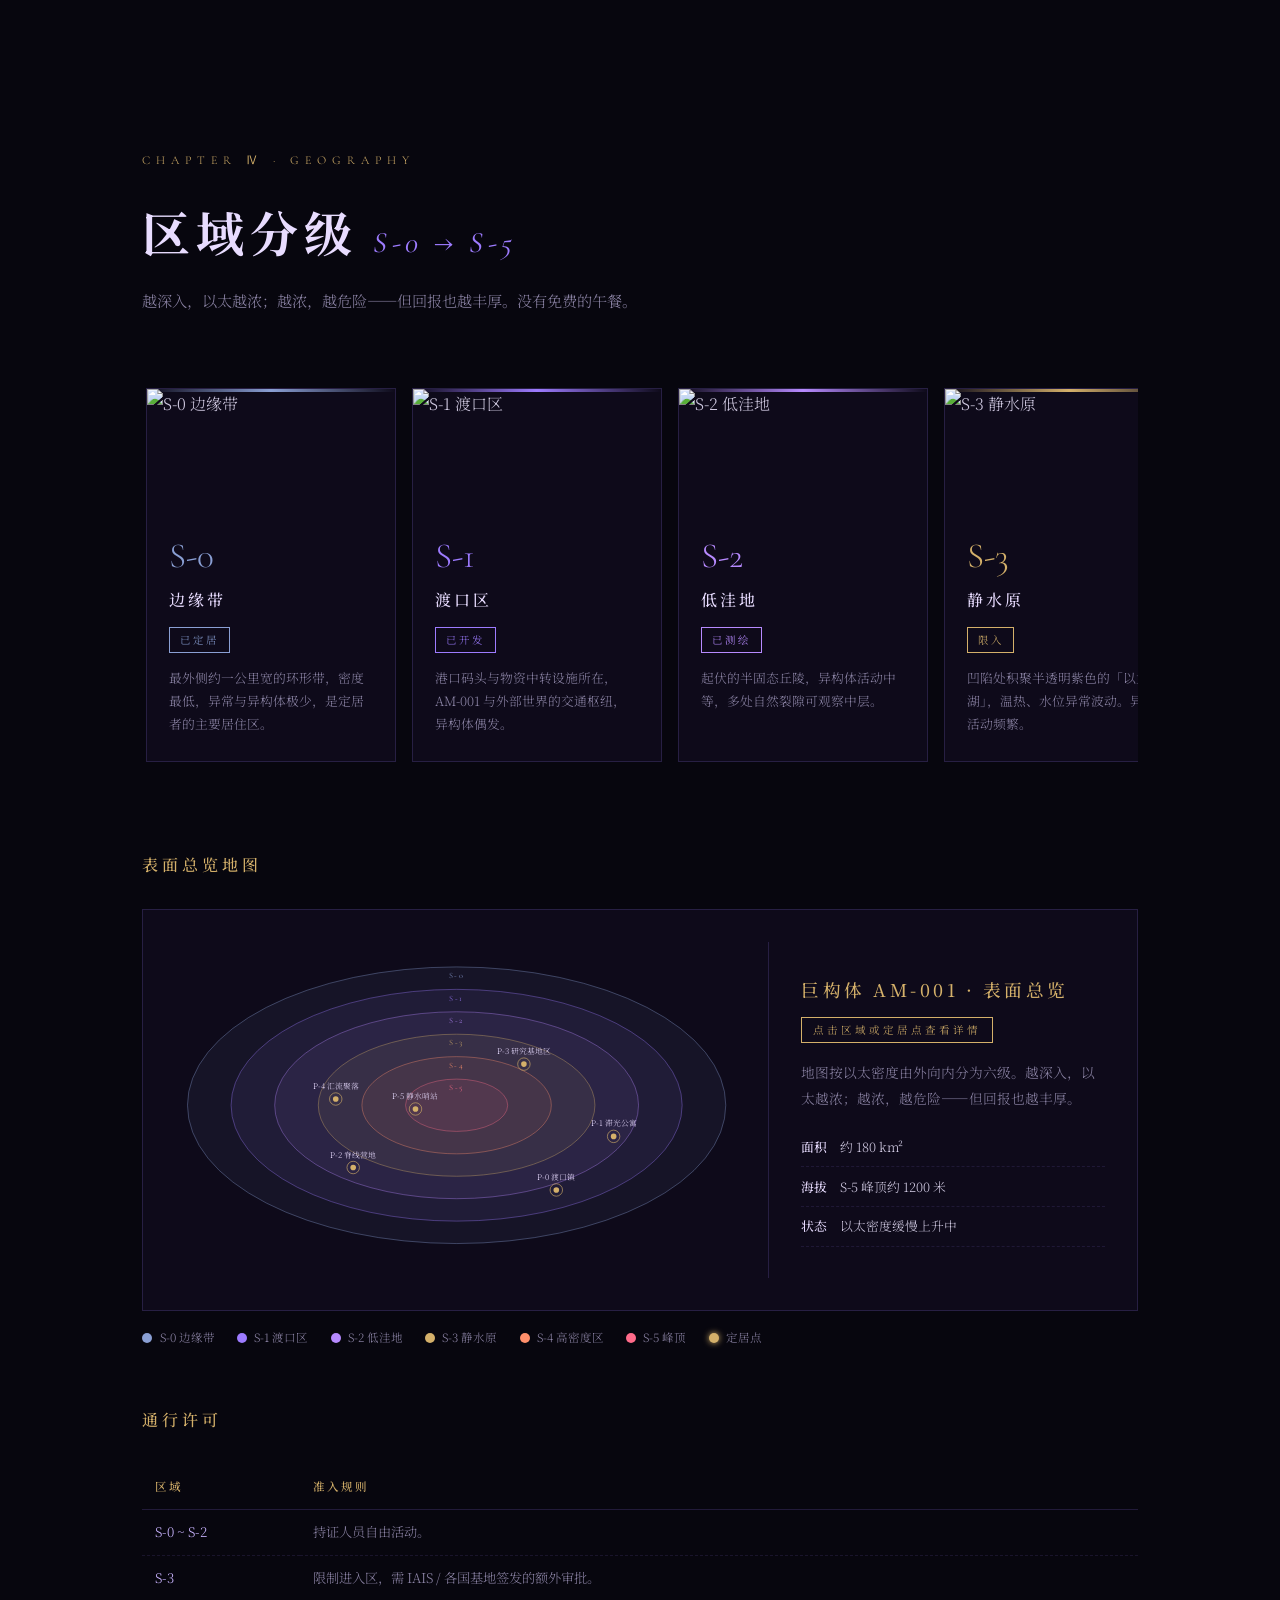
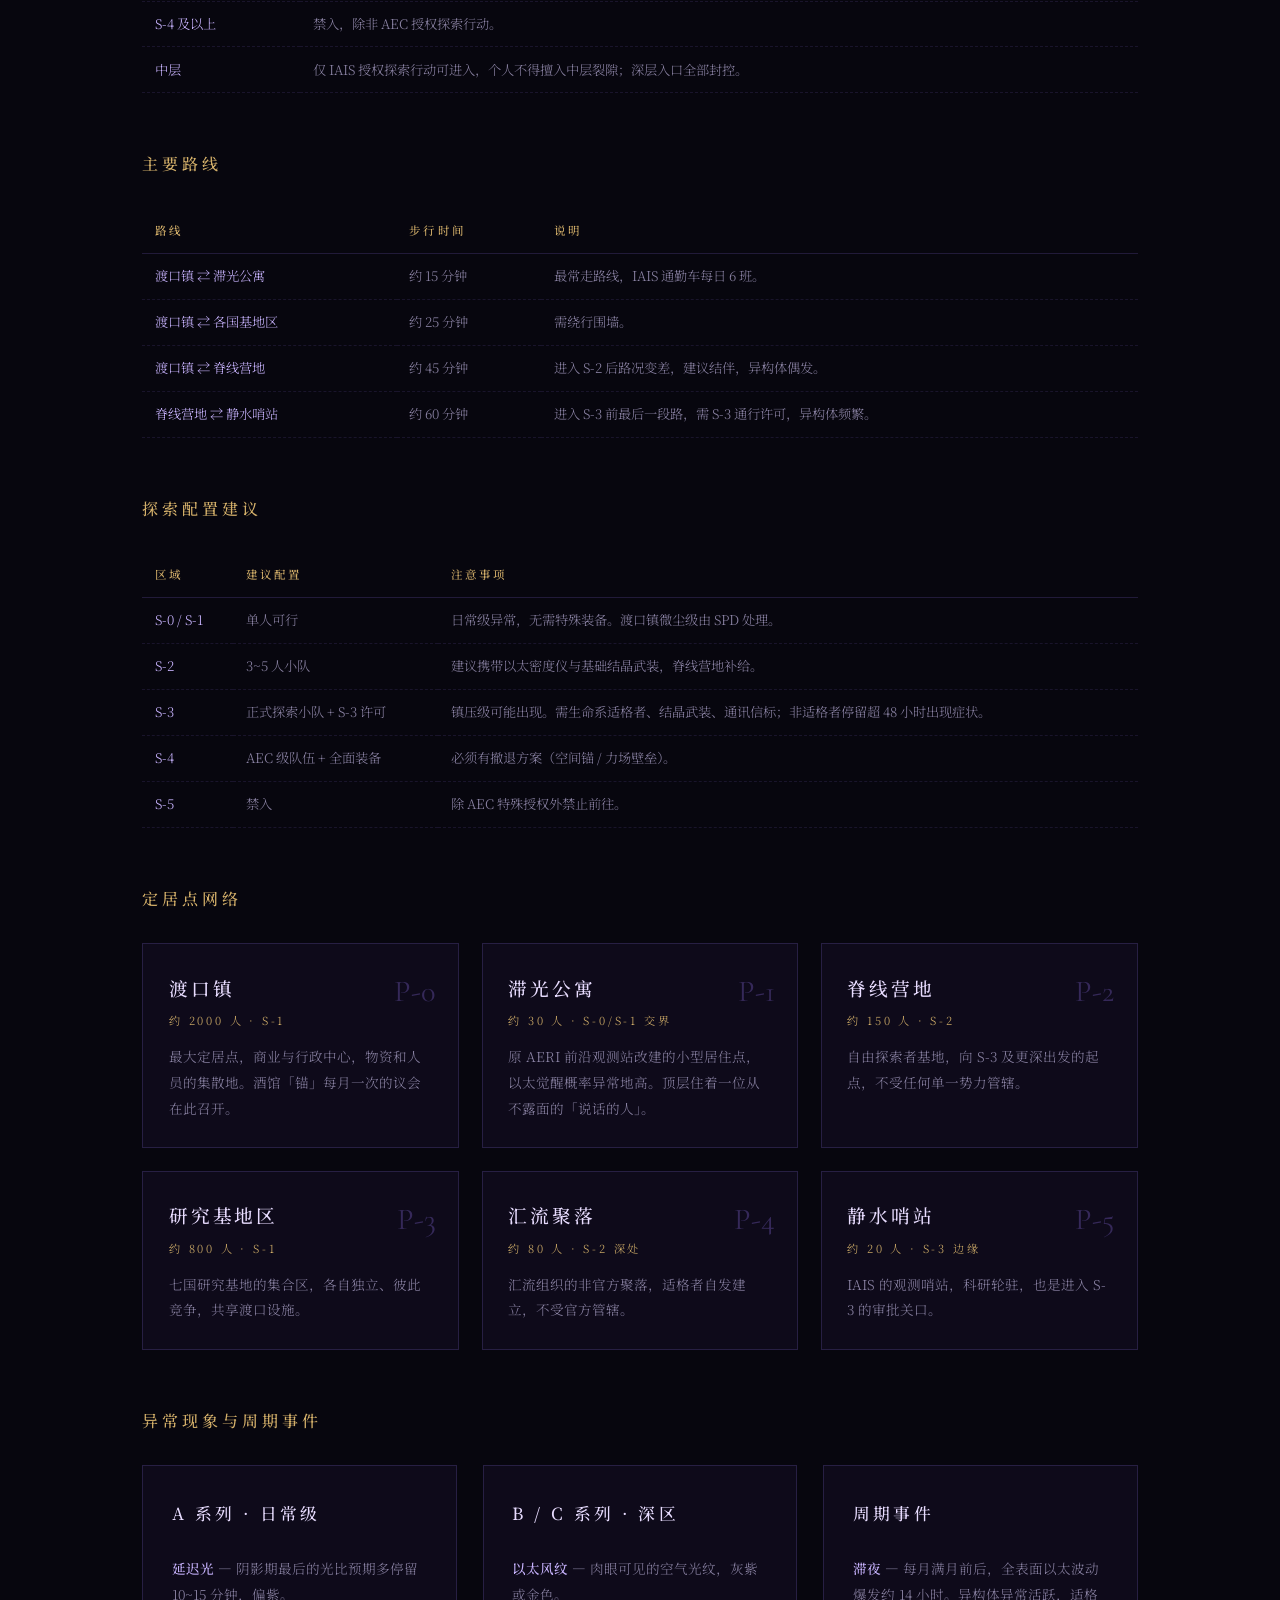
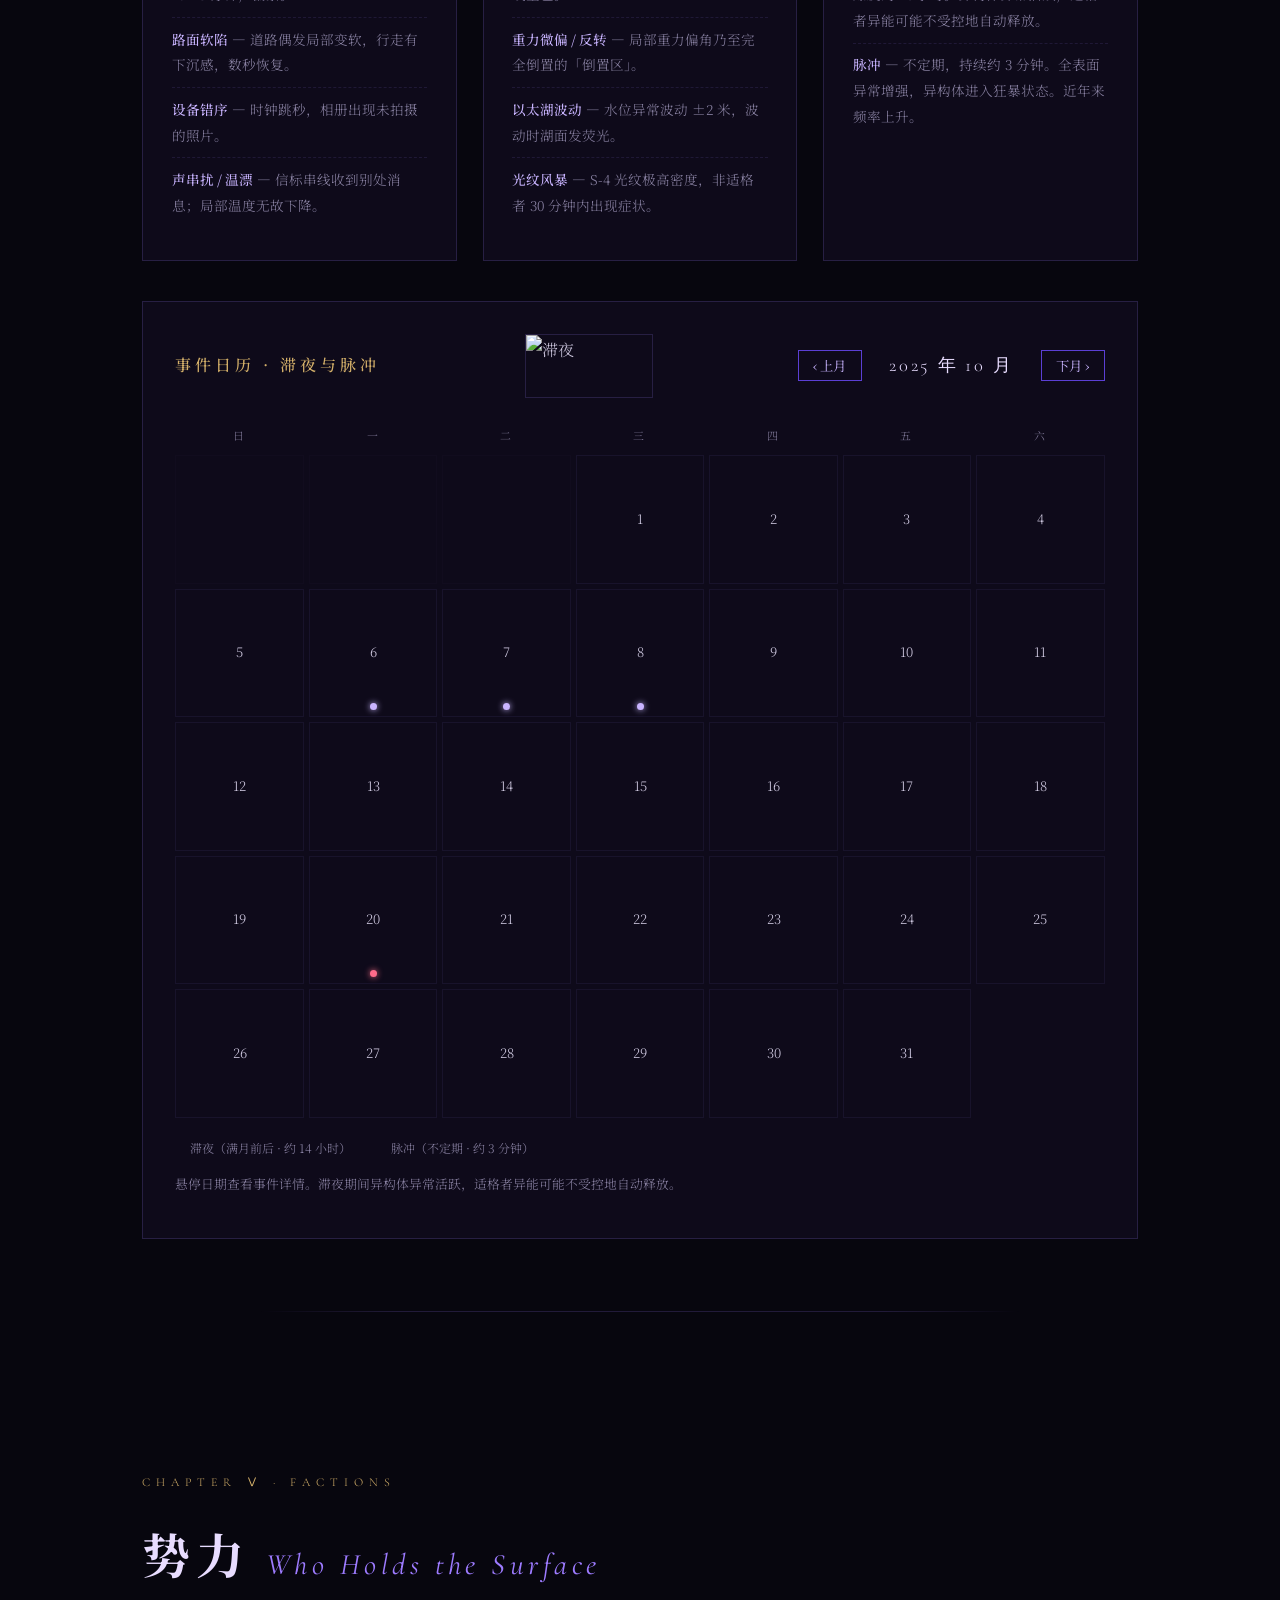
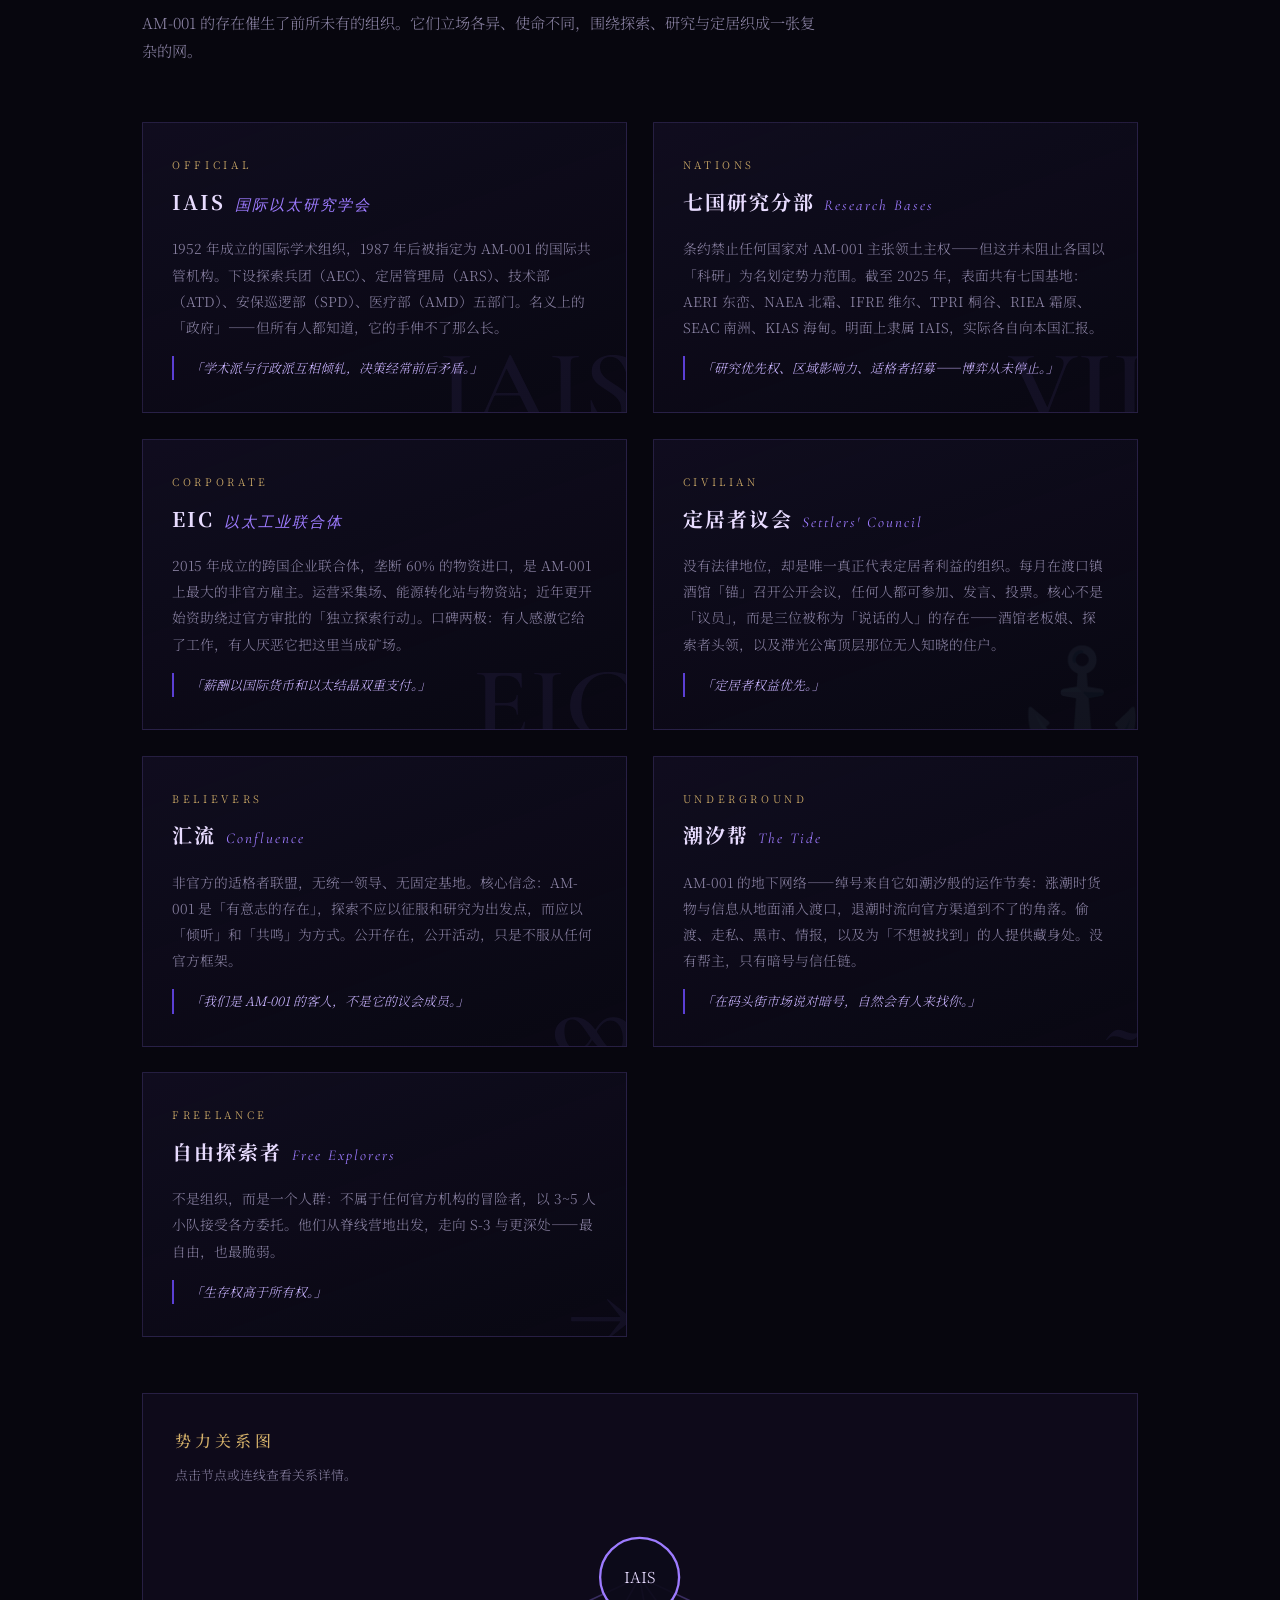
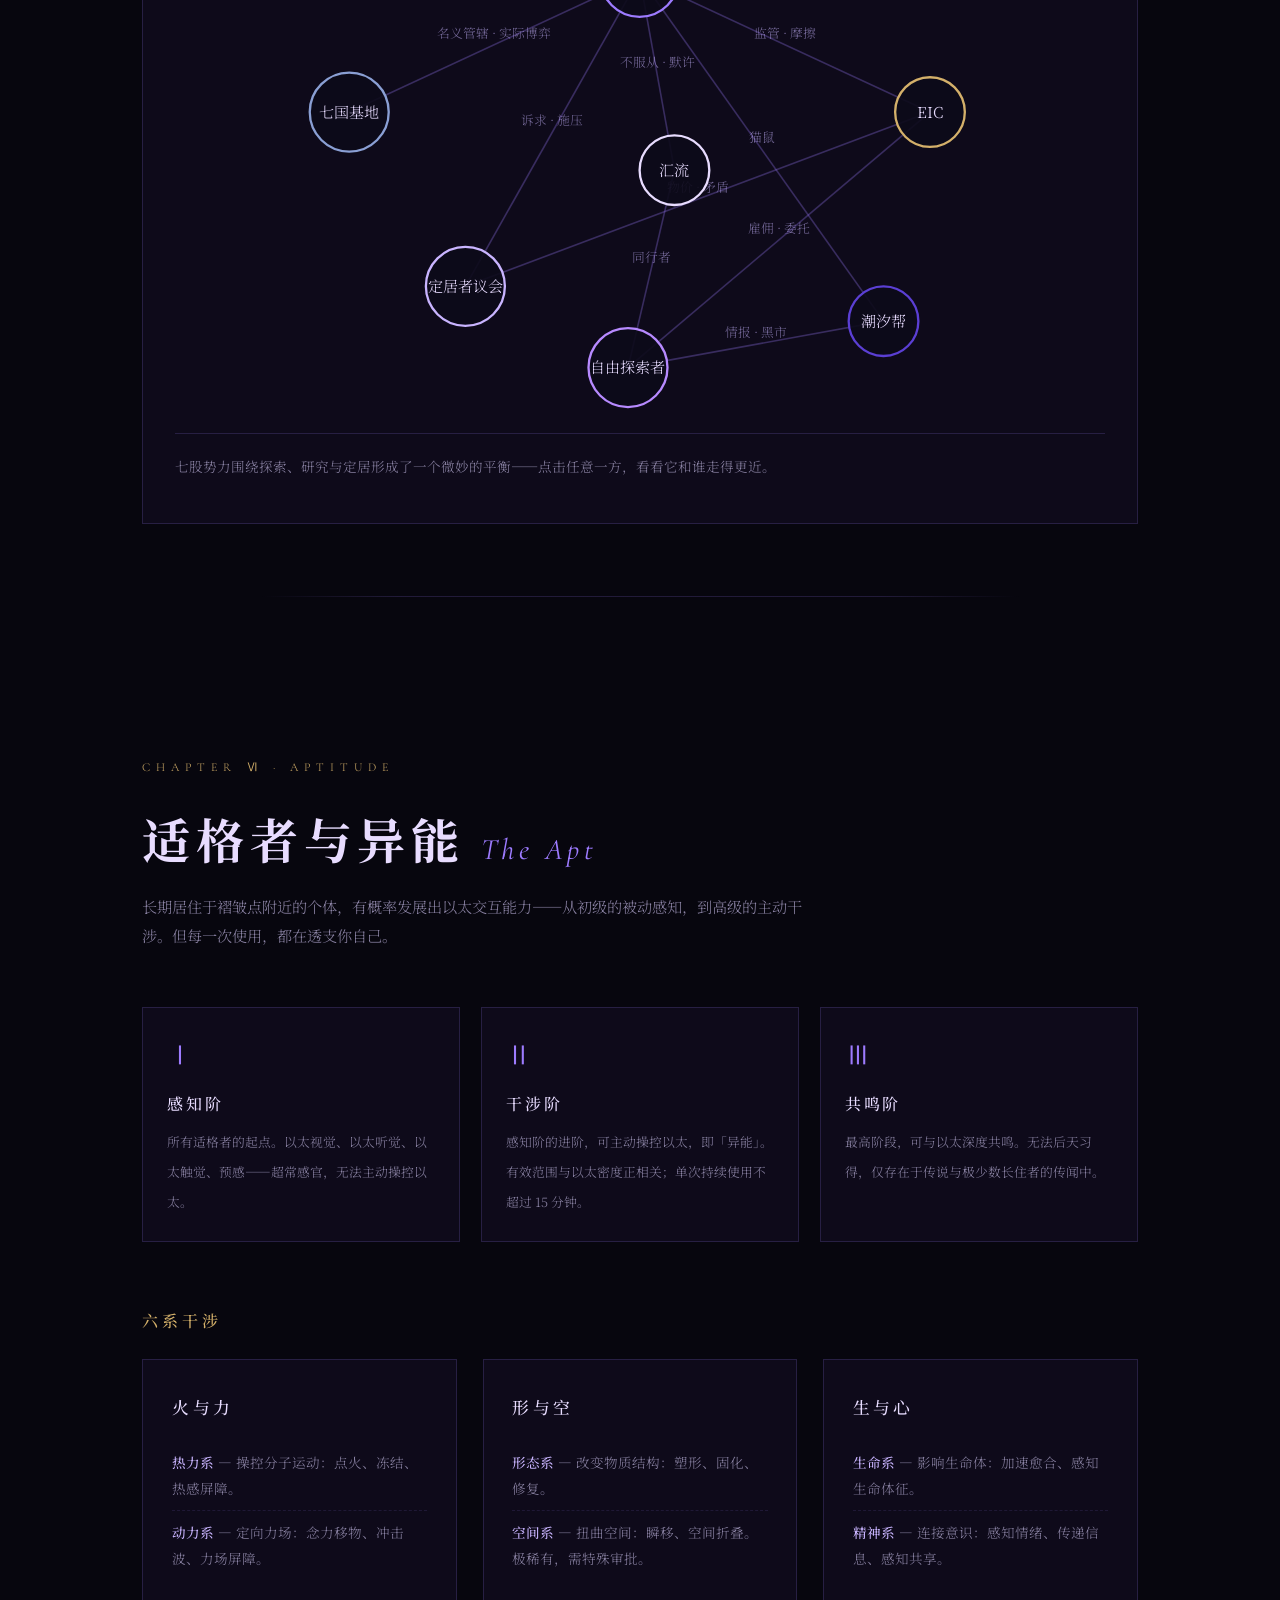
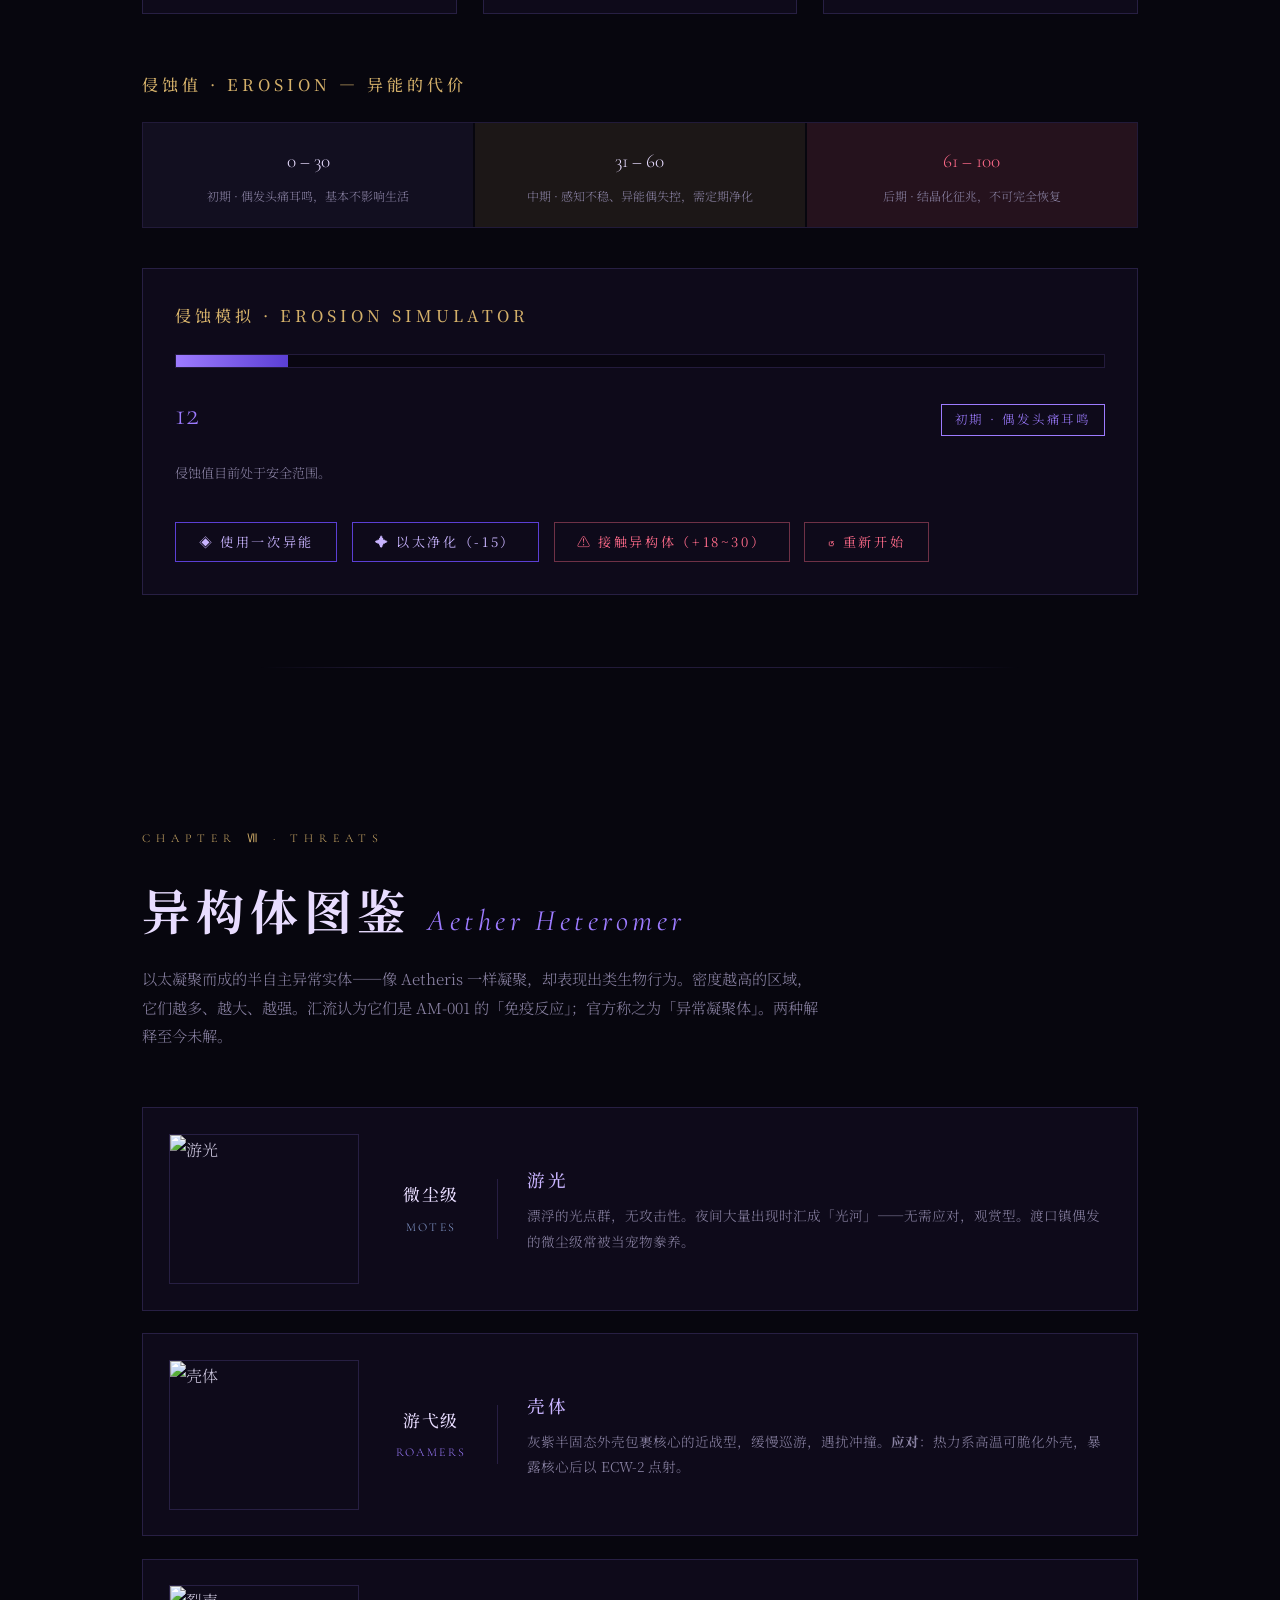
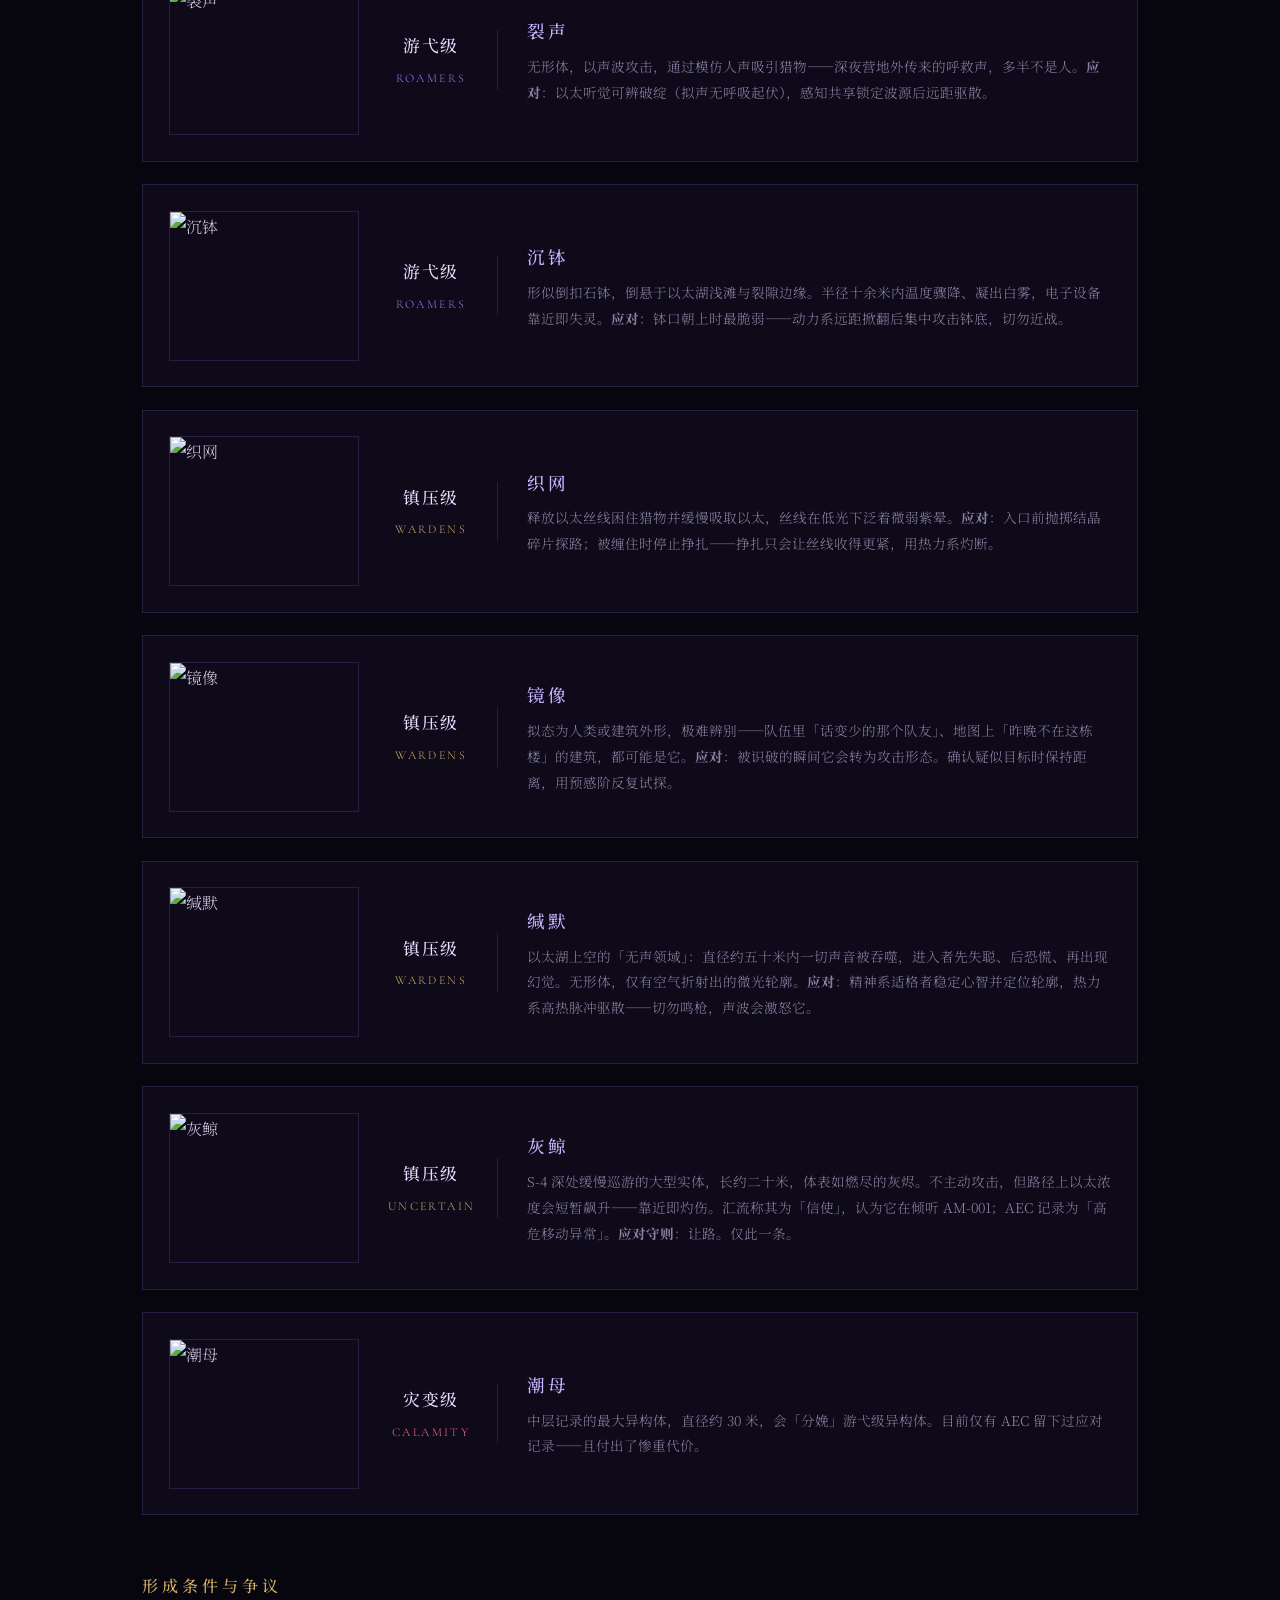
==== commit 6f67f7d0: "polish: widen logo/title tracking, section dividers and rhythm, remove entrance flash animations, re" ====
--- a/index.html
+++ b/index.html
@@ -61,7 +61,8 @@
   background:linear-gradient(rgba(7,6,14,.75),rgba(7,6,14,.25));
   border-bottom:1px solid var(--line);transition:padding .4s}
 nav.shrunk{padding:.6rem 4vw}
-.logo{font-family:var(--latin);font-size:1.35rem;letter-spacing:.45em;color:var(--crystal);text-decoration:none}
+.logo{font-family:var(--latin);font-size:1.35rem;letter-spacing:.52em;color:var(--crystal);text-decoration:none}
+.logo b{margin-right:.16em}
 .logo b{color:var(--aether);font-weight:600}
 nav .links{display:flex;gap:1.8rem}
 nav .links::-webkit-scrollbar{display:none}
@@ -73,34 +74,34 @@
 /* ---------- hero ---------- */
 header{min-height:100vh;display:flex;flex-direction:column;justify-content:center;align-items:center;
   text-align:center;padding:6rem 6vw 4rem;position:relative}
-.hero-kicker{font-family:var(--latin);letter-spacing:.6em;font-size:.85rem;color:var(--gold);text-transform:uppercase;
-  opacity:0;animation:rise 1.2s .2s forwards}
-h1.hero-title{font-size:clamp(3.5rem,11vw,8.5rem);font-weight:900;letter-spacing:.18em;
+.hero-kicker{font-family:var(--latin);letter-spacing:.6em;font-size:.85rem;color:var(--gold);text-transform:uppercase}
+h1.hero-title{font-size:clamp(3.5rem,11vw,8.5rem);font-weight:900;letter-spacing:.28em;text-indent:.28em;
   background:linear-gradient(180deg,#fff 0%,var(--crystal) 40%,var(--aether) 100%);
   -webkit-background-clip:text;background-clip:text;color:transparent;
   margin:1.2rem 0 .6rem;opacity:0;animation:rise 1.4s .5s forwards;
   filter:drop-shadow(0 0 42px rgba(157,123,255,.35))}
-.hero-sub{font-size:clamp(1rem,2.2vw,1.35rem);color:var(--text);letter-spacing:.35em;
-  opacity:0;animation:rise 1.4s .9s forwards}
+.hero-sub{font-size:clamp(1rem,2.2vw,1.35rem);color:var(--text);letter-spacing:.35em}
 .hero-sub em{font-style:normal;color:var(--glow)}
 .hero-desc{max-width:640px;margin:2.6rem auto 0;color:var(--dim);font-size:.95rem;
-  opacity:0;animation:rise 1.4s 1.25s forwards}
-.hero-meta{display:flex;gap:3.5rem;margin-top:3rem;opacity:0;animation:rise 1.4s 1.6s forwards;flex-wrap:wrap;justify-content:center}
+  }
+.hero-meta{display:flex;gap:3.5rem;margin-top:3rem;flex-wrap:wrap;justify-content:center}
 .hero-meta div{text-align:center}
 .hero-meta .num{font-family:var(--latin);font-size:2rem;color:var(--crystal);font-weight:400}
 .hero-meta .lab{font-size:.72rem;letter-spacing:.3em;color:var(--dim);margin-top:.2rem}
 .scroll-hint{position:absolute;bottom:2.2rem;left:50%;transform:translateX(-50%);color:var(--dim);
   font-size:.7rem;letter-spacing:.4em;animation:bob 2.6s ease-in-out infinite;opacity:.7}
 @keyframes bob{0%,100%{transform:translate(-50%,0)}50%{transform:translate(-50%,10px)}}
-@keyframes rise{from{opacity:0;transform:translateY(28px)}to{opacity:1;transform:none}}
 
 /* ---------- sections ---------- */
-section{padding:8rem 8vw;max-width:1200px;margin:0 auto;position:relative;scroll-margin-top:84px}
+section{padding:10rem 8vw 4.5rem;max-width:1200px;margin:0 auto;position:relative;scroll-margin-top:84px}
+section::before{content:'';position:absolute;top:0;left:50%;transform:translateX(-50%);width:min(760px,72%);height:1px;
+  background:linear-gradient(90deg,transparent,var(--line) 18%,var(--line) 82%,transparent)}
+section:first-of-type::before{display:none}
 .sec-tag{font-family:var(--latin);letter-spacing:.5em;font-size:.75rem;color:var(--gold);text-transform:uppercase;margin-bottom:.9rem}
 h2{font-size:clamp(1.9rem,4.5vw,3rem);font-weight:700;color:var(--crystal);letter-spacing:.12em;margin-bottom:.6rem}
 h2 .en{font-family:var(--latin);font-weight:400;font-style:italic;color:var(--aether);margin-left:1rem;font-size:.62em;letter-spacing:.15em}
 .sec-intro{max-width:680px;color:var(--dim);margin-bottom:3.5rem;font-size:.95rem}
-.js .reveal{opacity:0;transform:translateY(40px);transition:opacity 1s ease,transform 1s ease}
+.js .reveal{opacity:0;transform:translateY(16px);transition:opacity .65s ease,transform .65s ease}
 .js .reveal.on{opacity:1;transform:none}
 
 /* aether theory */
@@ -357,12 +358,12 @@
 
 /* ---------- tablet ---------- */
 @media(max-width:1024px){
-  section{padding:6rem 6vw}
+  section{padding:8rem 6vw 3.5rem}
   .hero-meta{gap:2rem}
 }
 /* ---------- mobile ---------- */
 @media(max-width:900px){
-  section{padding:4.5rem 6vw}
+  section{padding:6rem 6vw 3rem}
   .theory-grid,.am-wrap,.abil-wrap{grid-template-columns:1fr}
   .hypo{grid-template-columns:1fr;gap:1.6rem}
   .timeline::before{left:14px}
@@ -386,14 +387,14 @@
   nav .links a{font-size:.72rem;letter-spacing:.14em;white-space:nowrap}
   header{padding:5rem 6vw 3.5rem;justify-content:flex-end}
   .hero-kicker{letter-spacing:.4em;font-size:.7rem}
-  h1.hero-title{letter-spacing:.1em;margin:.9rem 0 .5rem}
+  h1.hero-title{letter-spacing:.18em;text-indent:.18em;margin:.9rem 0 .5rem}
   .hero-sub{letter-spacing:.22em;font-size:.95rem}
   .hero-desc{font-size:.85rem;margin-top:2rem}
   .hero-meta{gap:1.4rem;margin-top:2.2rem}
   .hero-meta{display:grid;grid-template-columns:repeat(2,1fr);gap:1.4rem;width:100%;max-width:320px}
   .hero-meta .num{font-size:1.45rem}
   .scroll-hint{bottom:1.3rem}
-  section{padding:3.5rem 7vw}
+  section{padding:4.5rem 7vw 2.5rem}
   h2 .en{display:block;margin:.4rem 0 0}
   .sec-intro{margin-bottom:2.4rem}
   .ess:hover{transform:none}
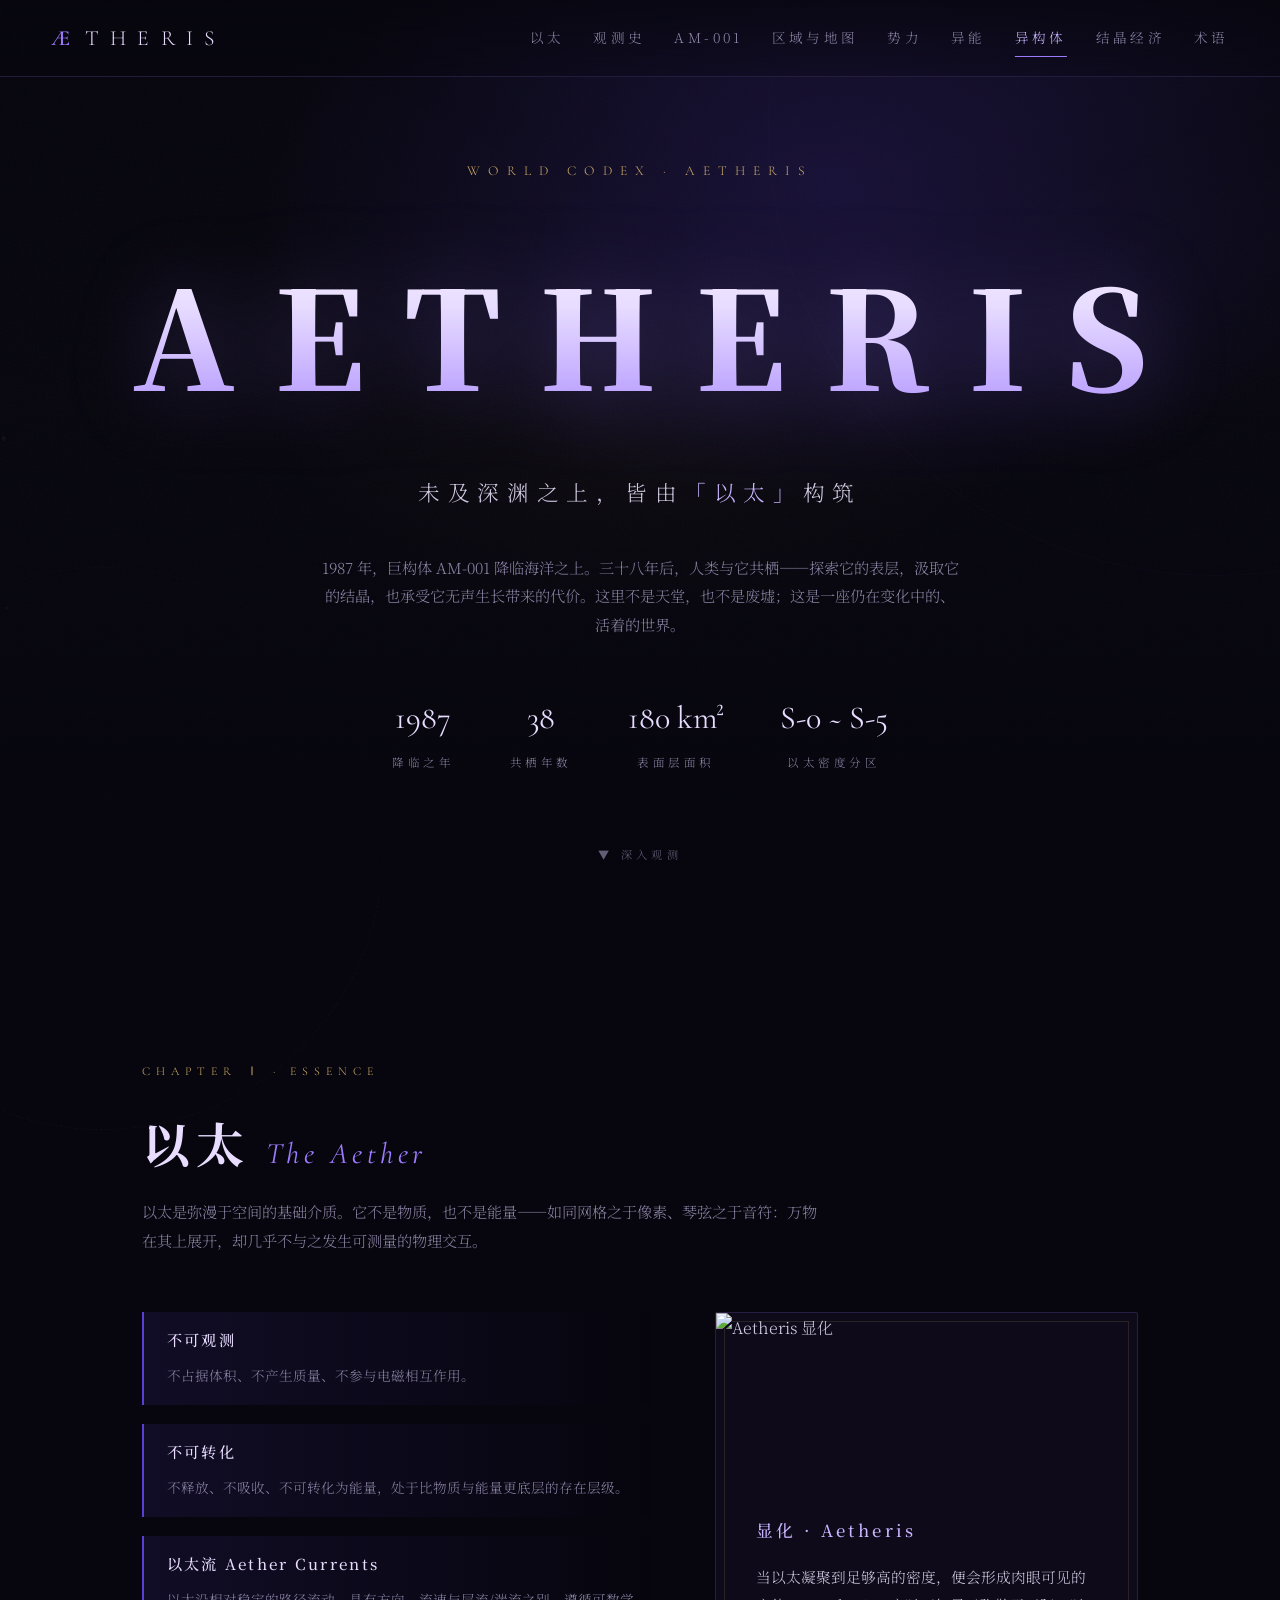
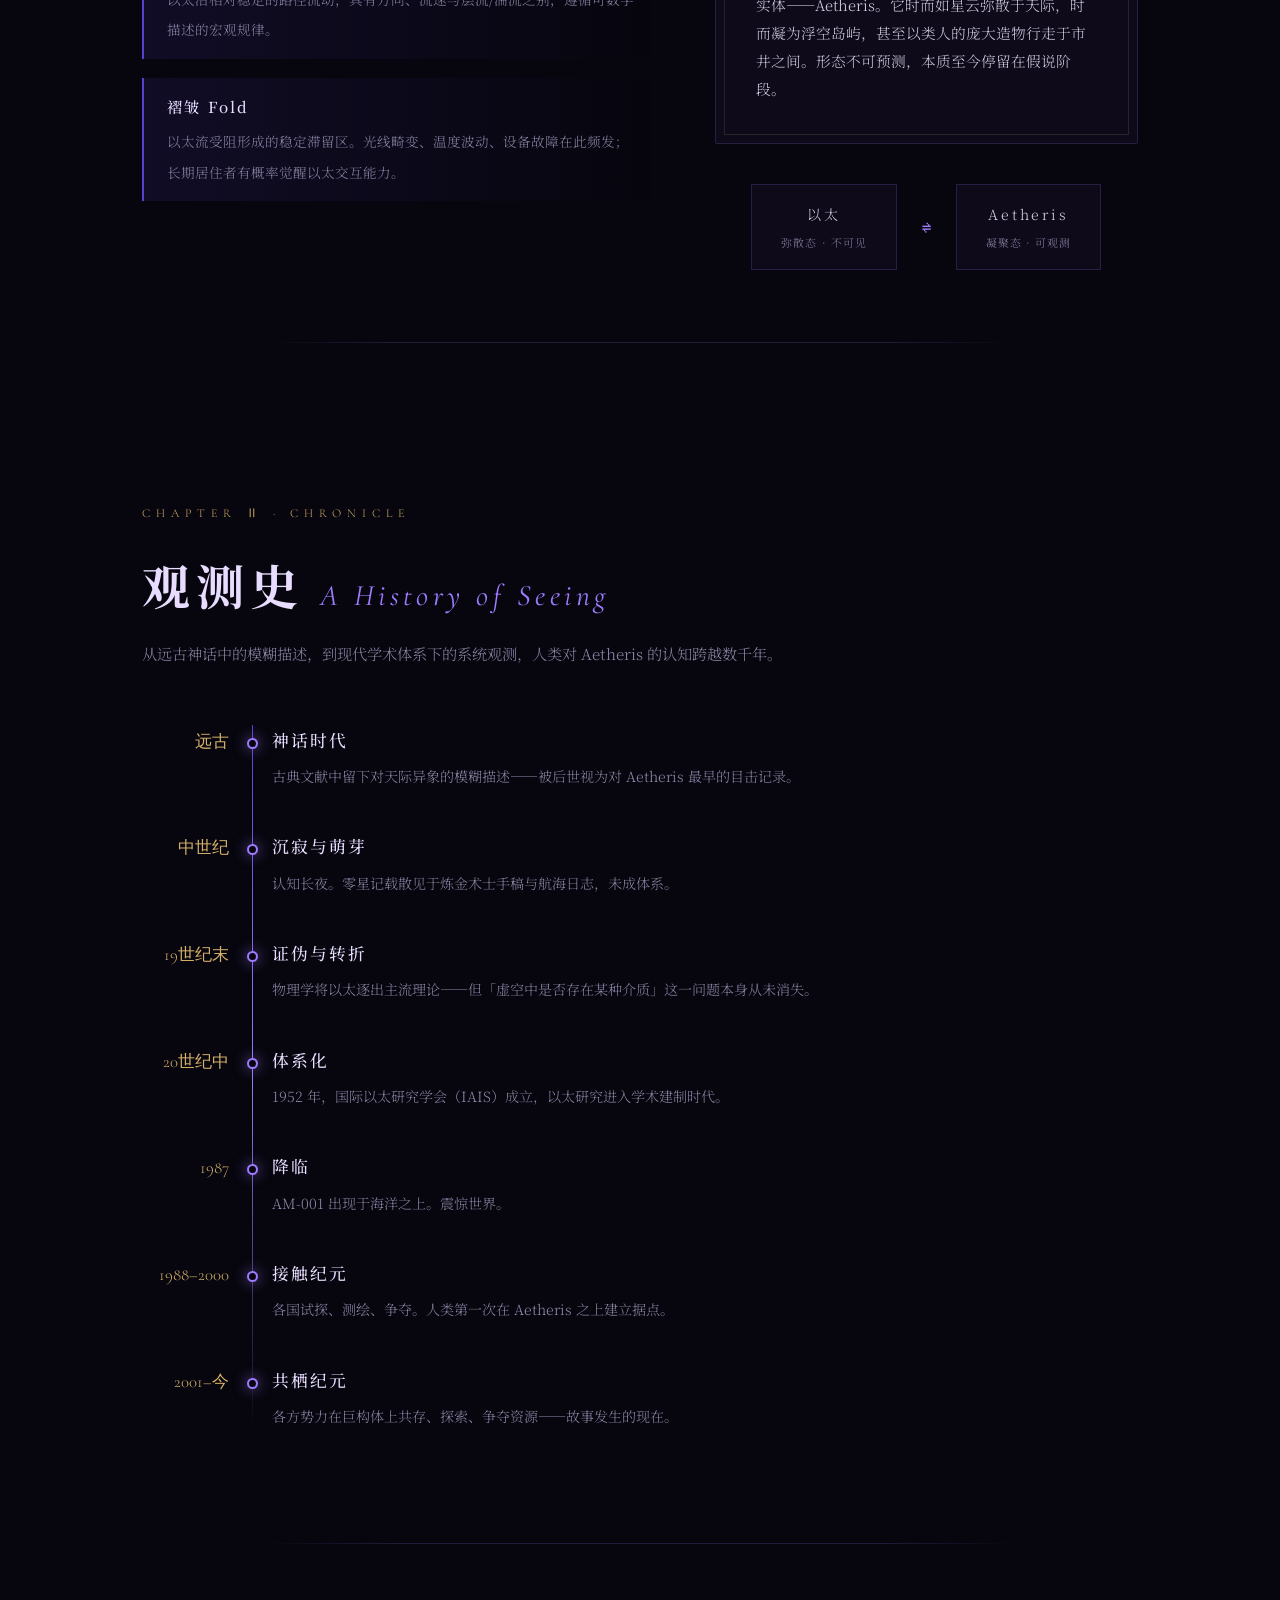
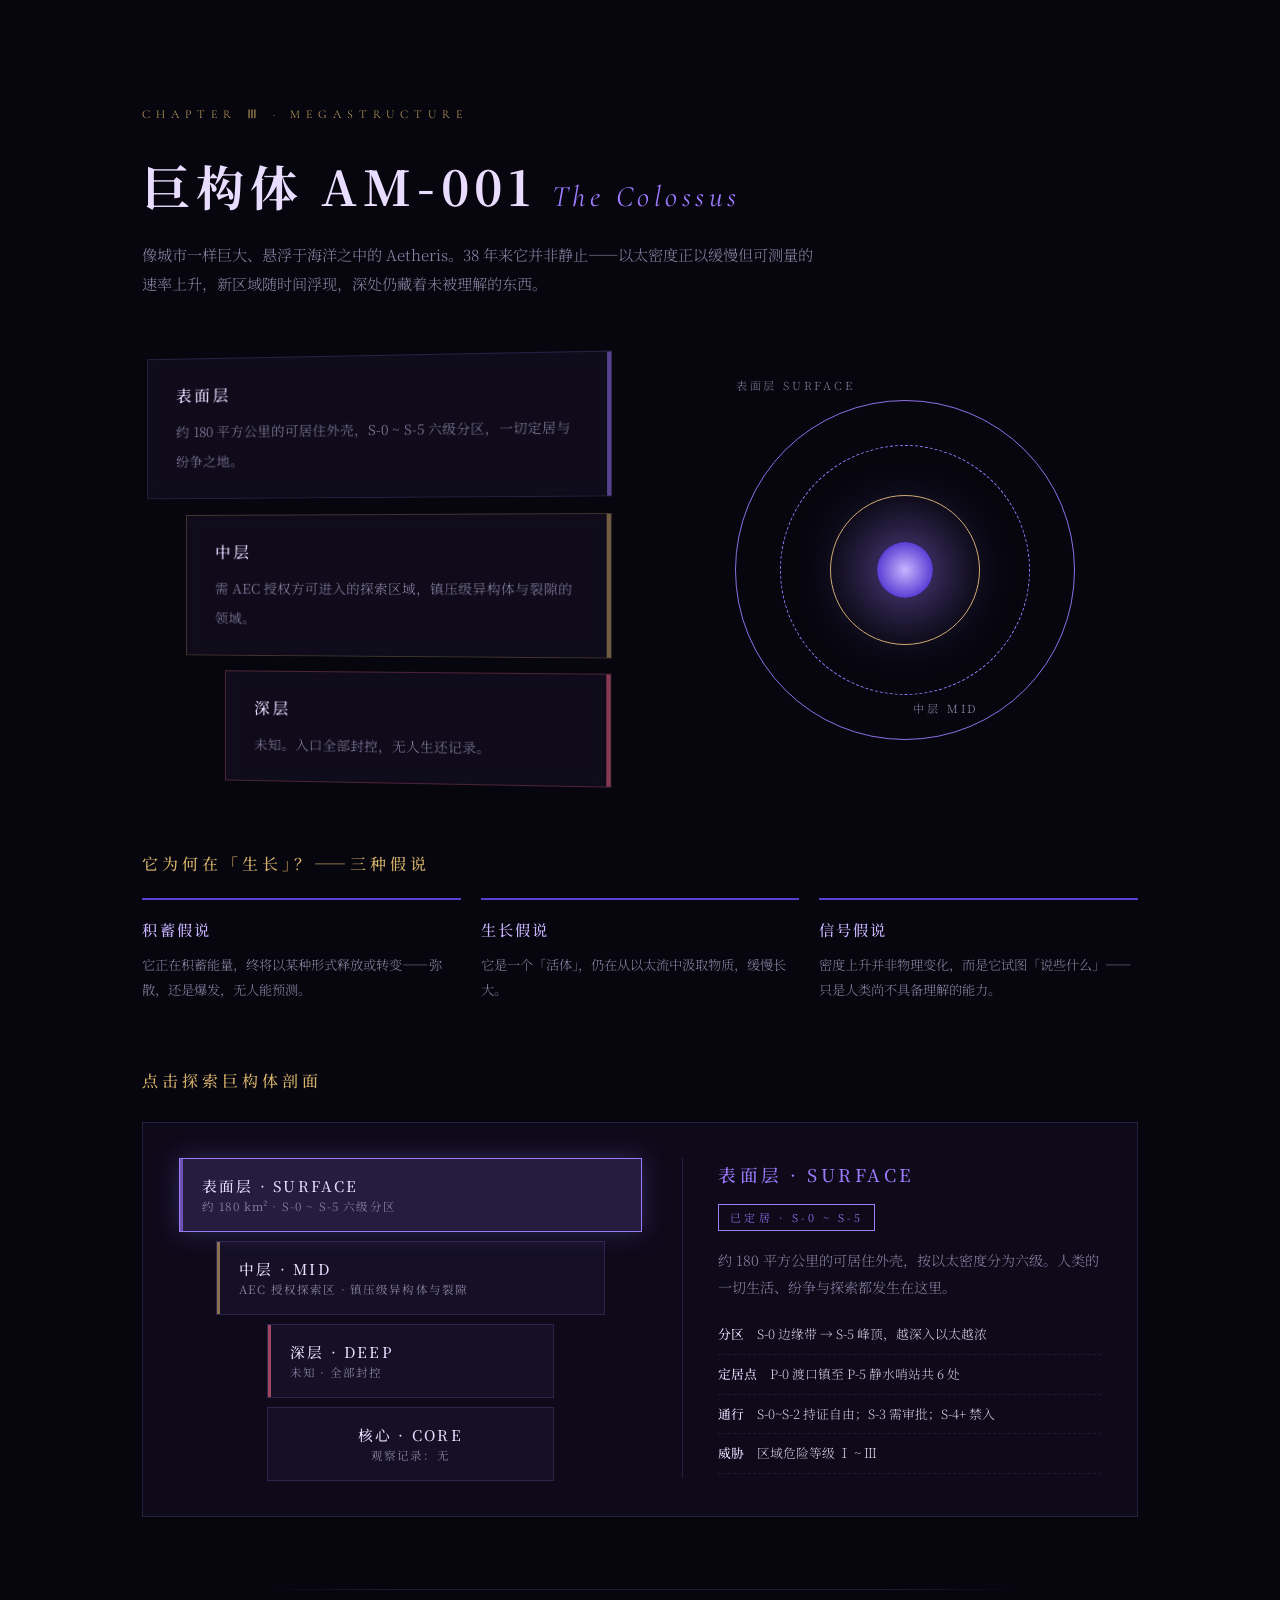
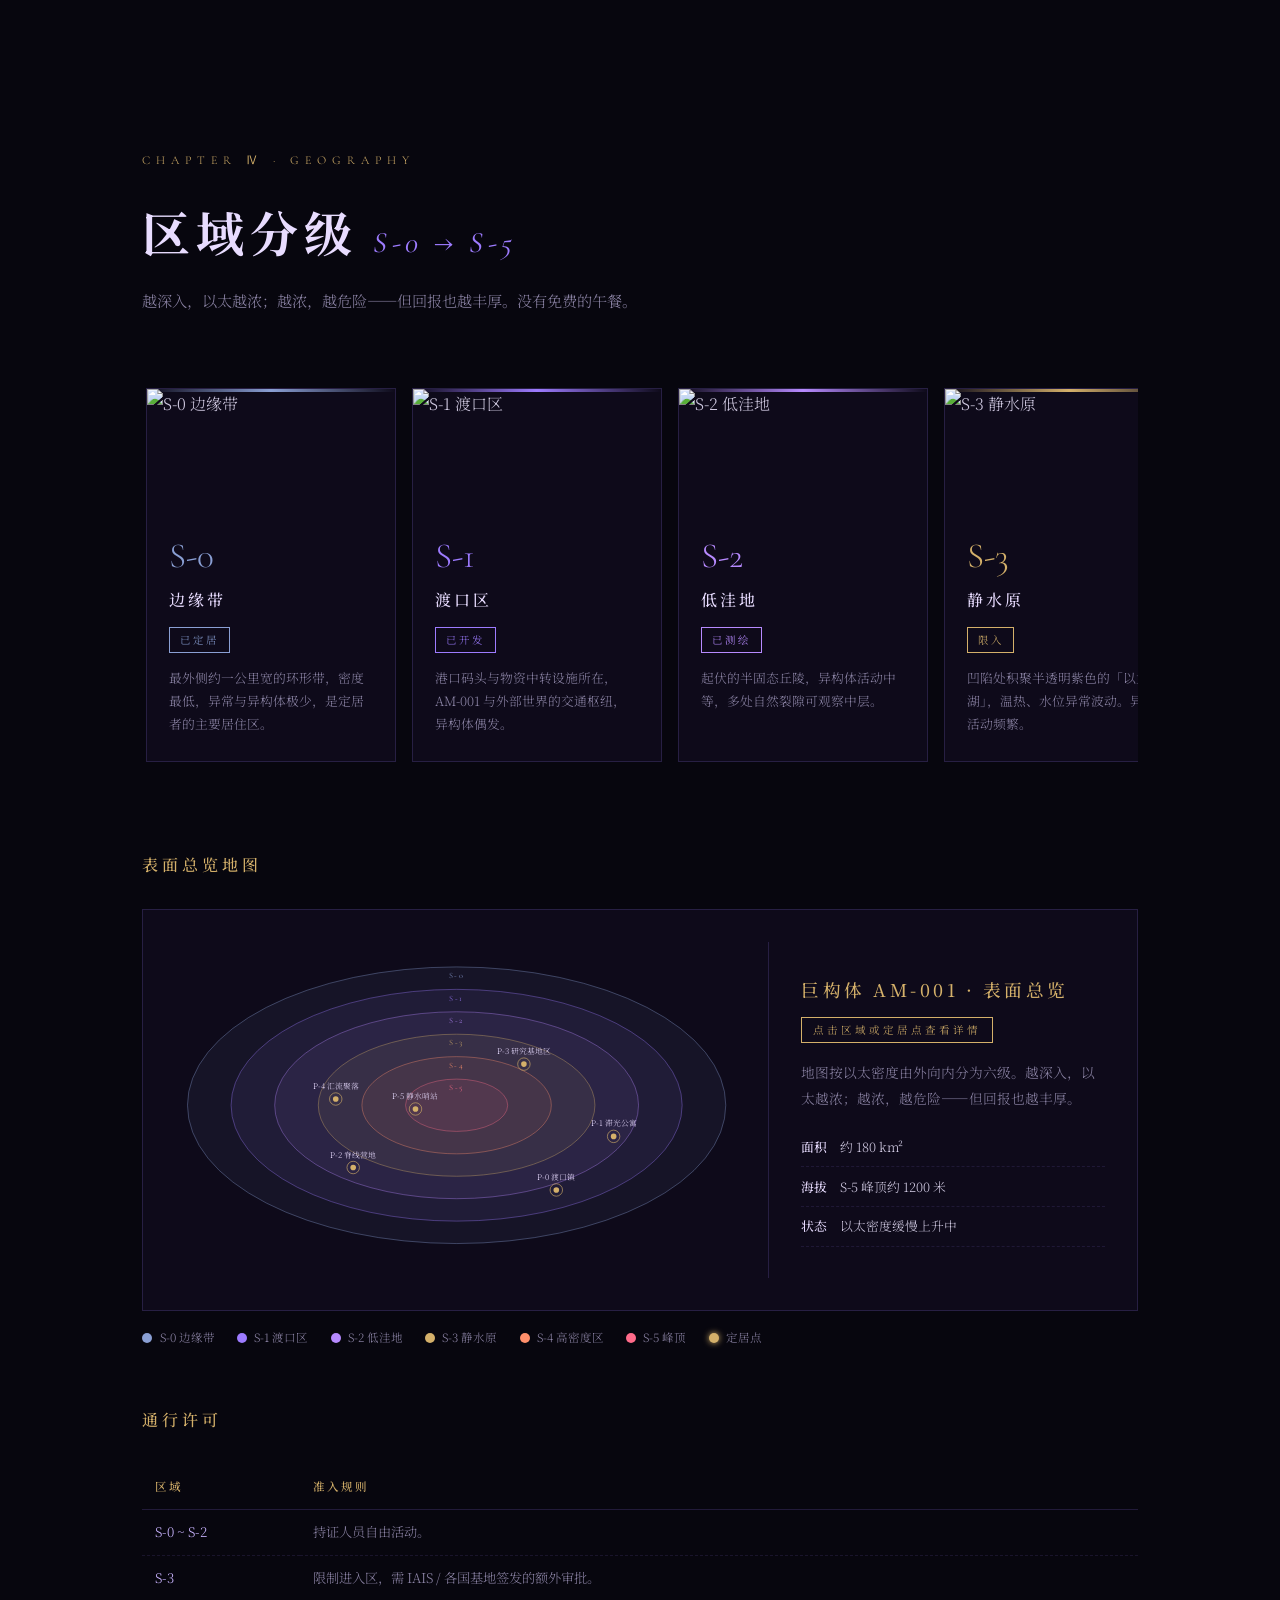
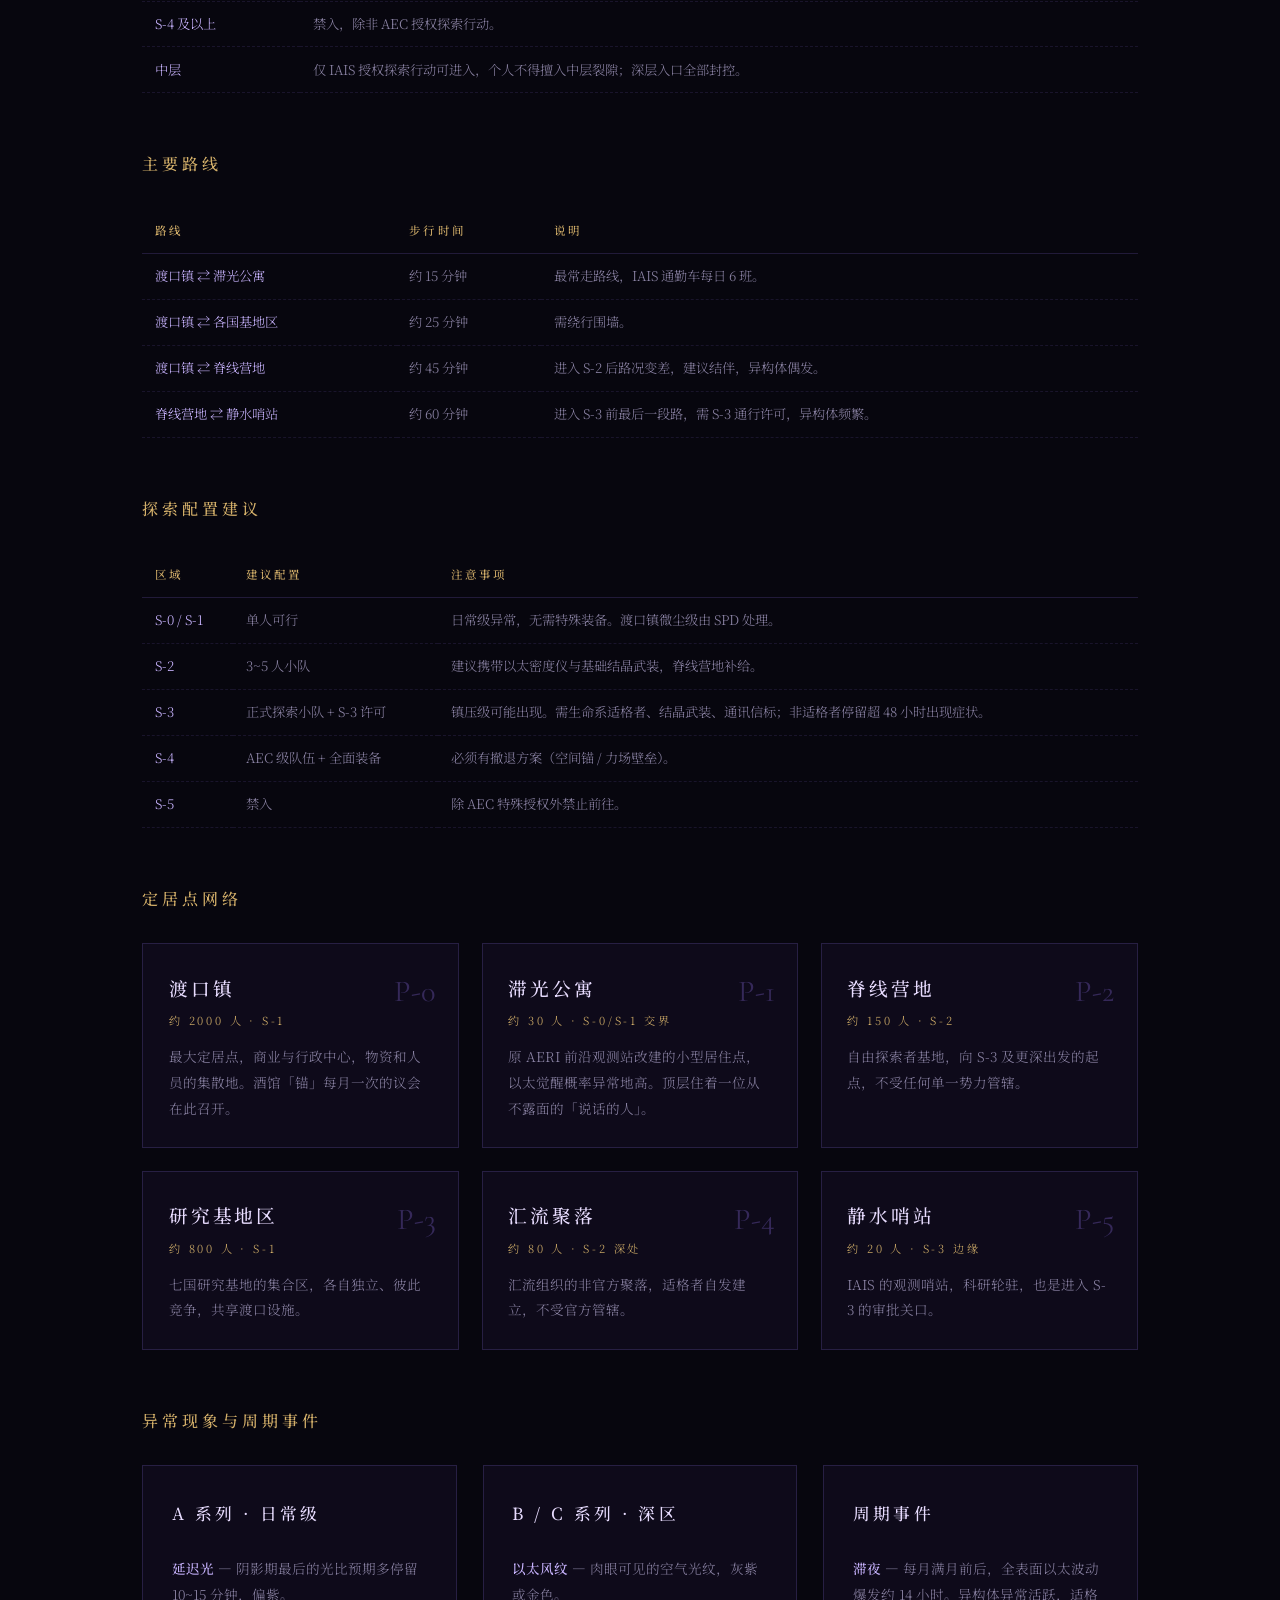
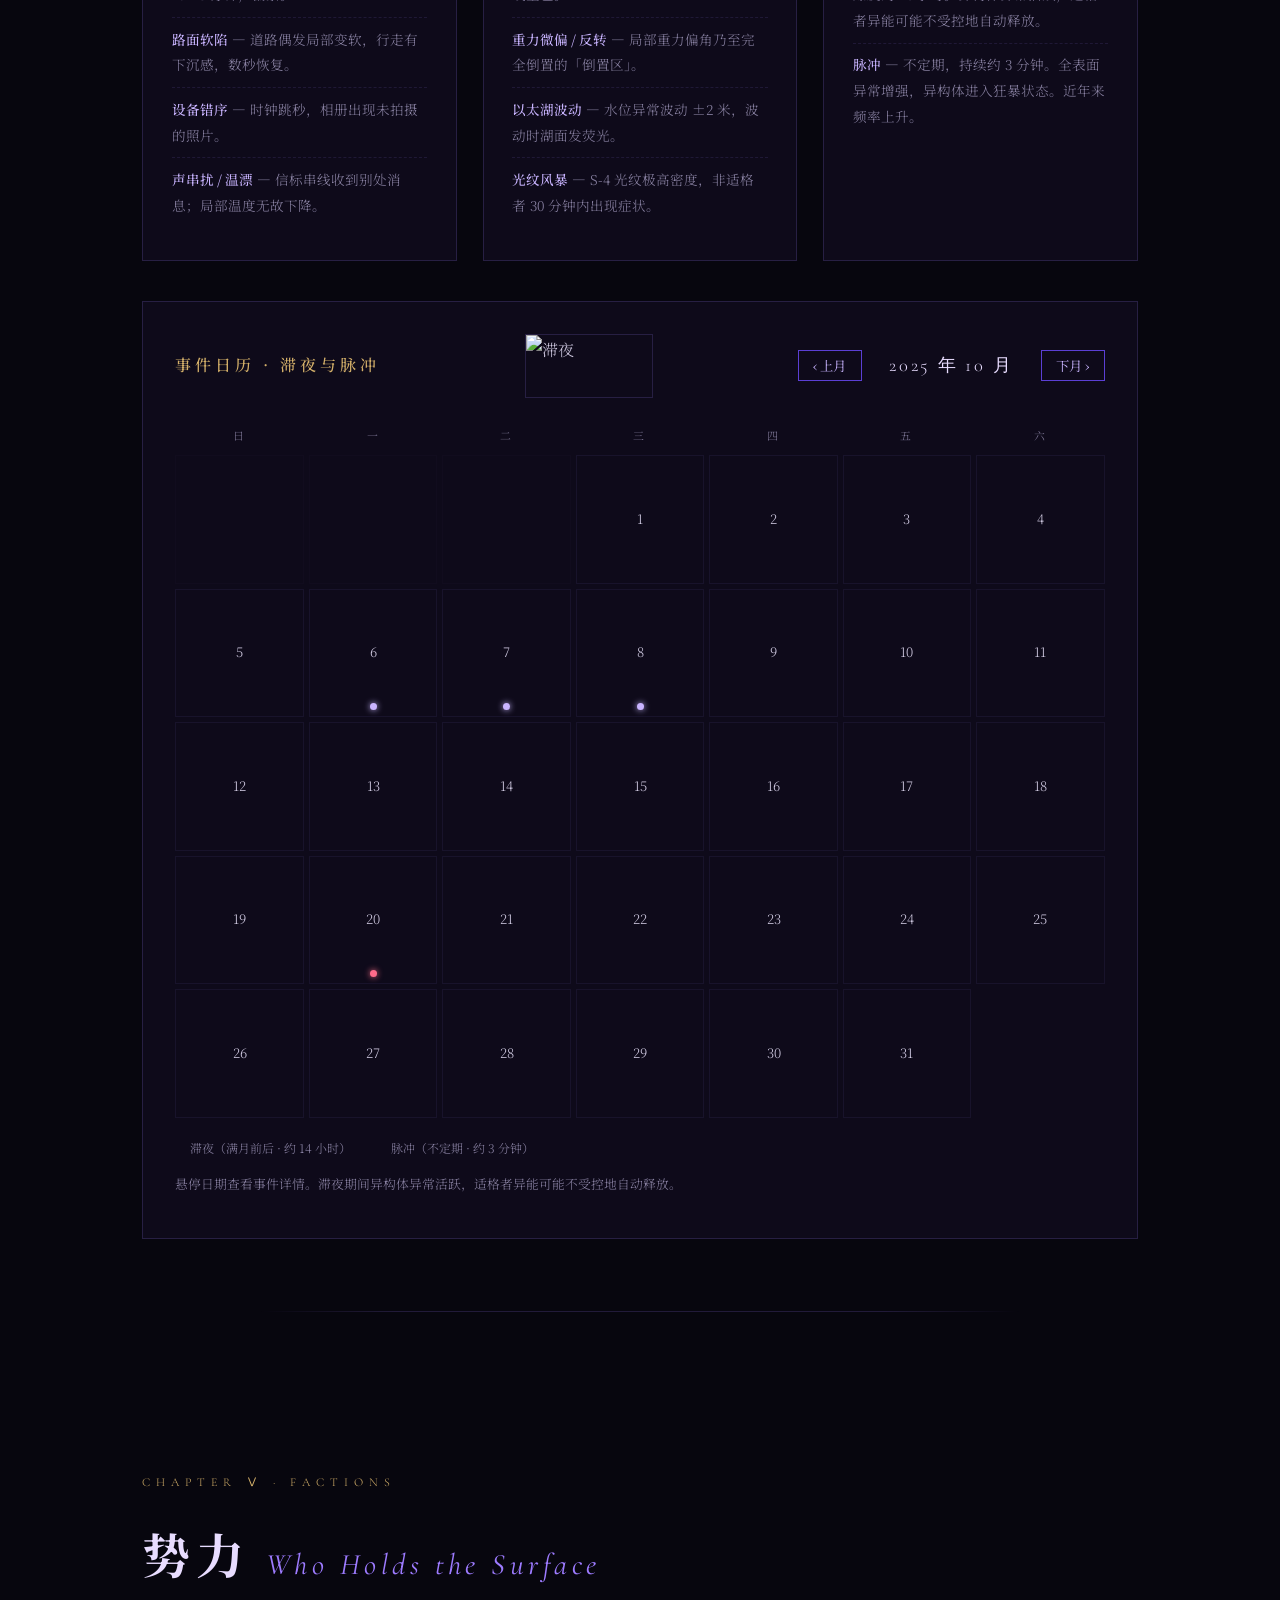
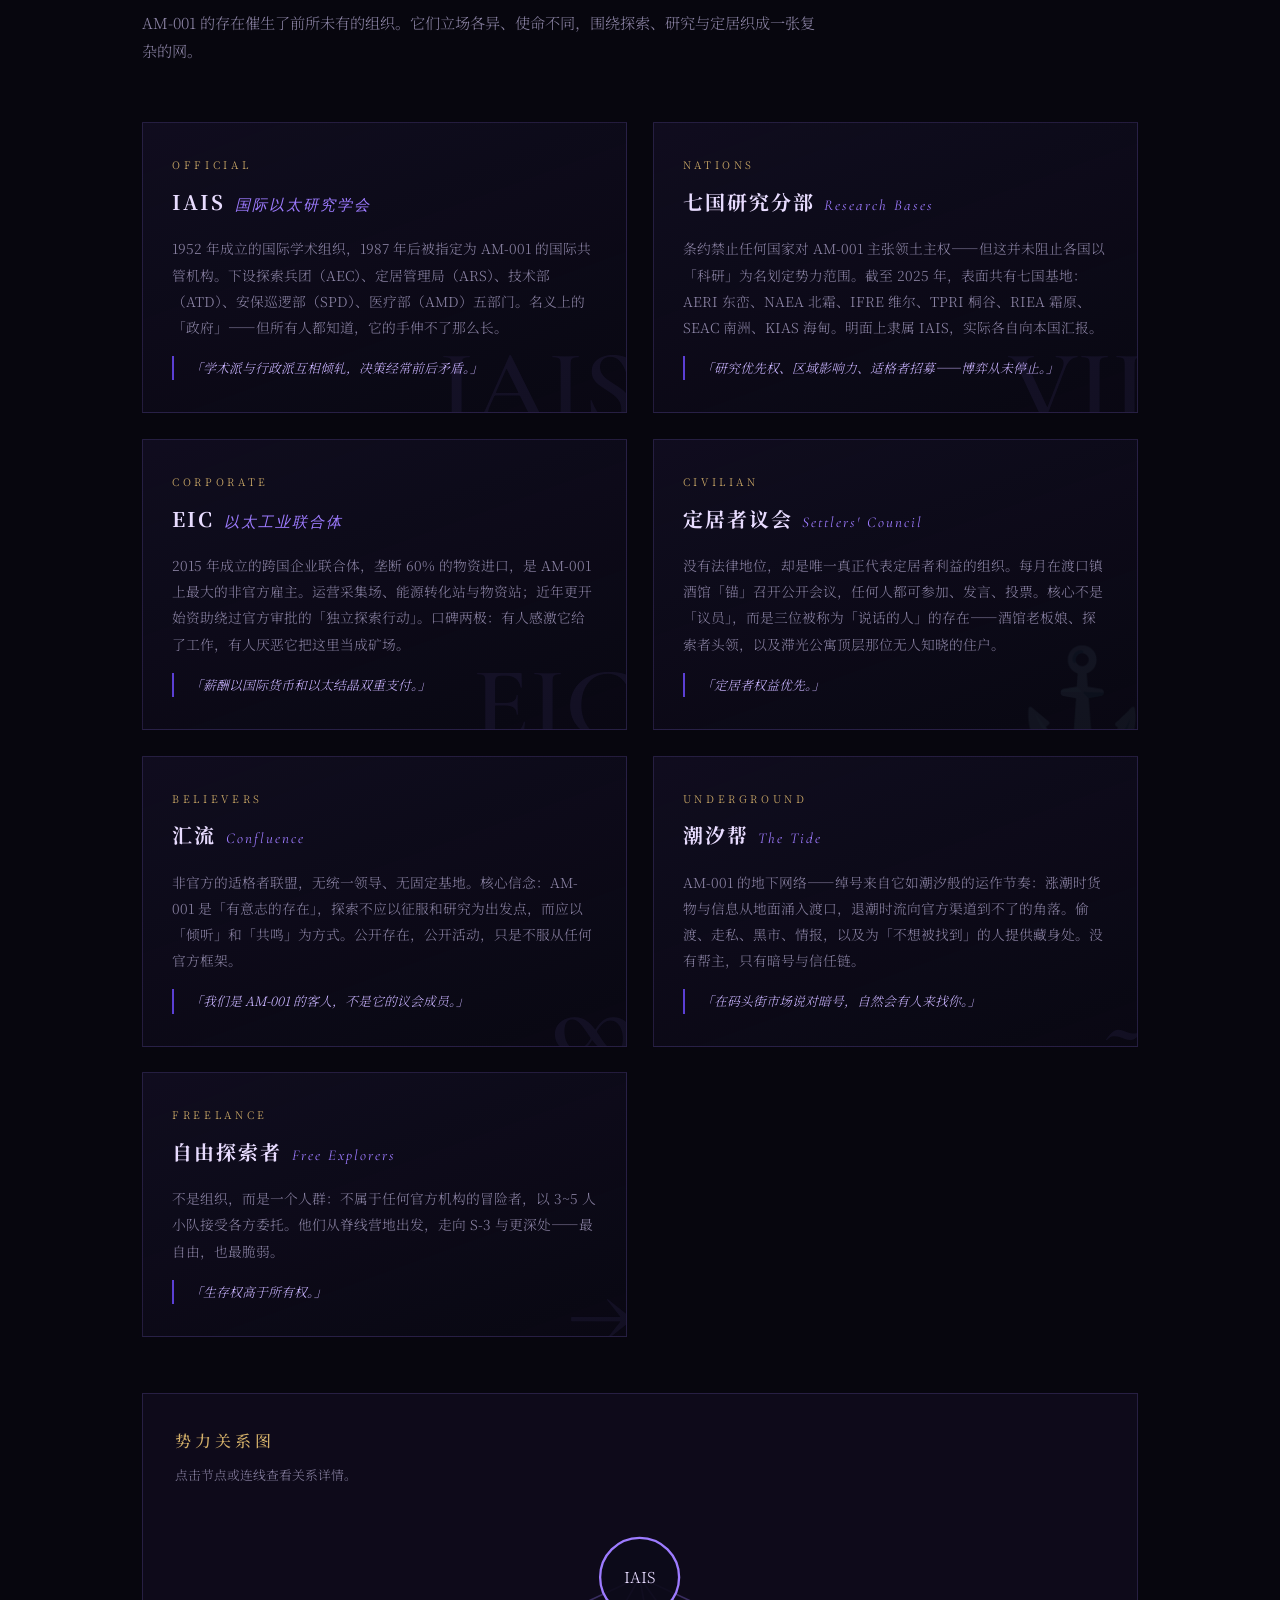
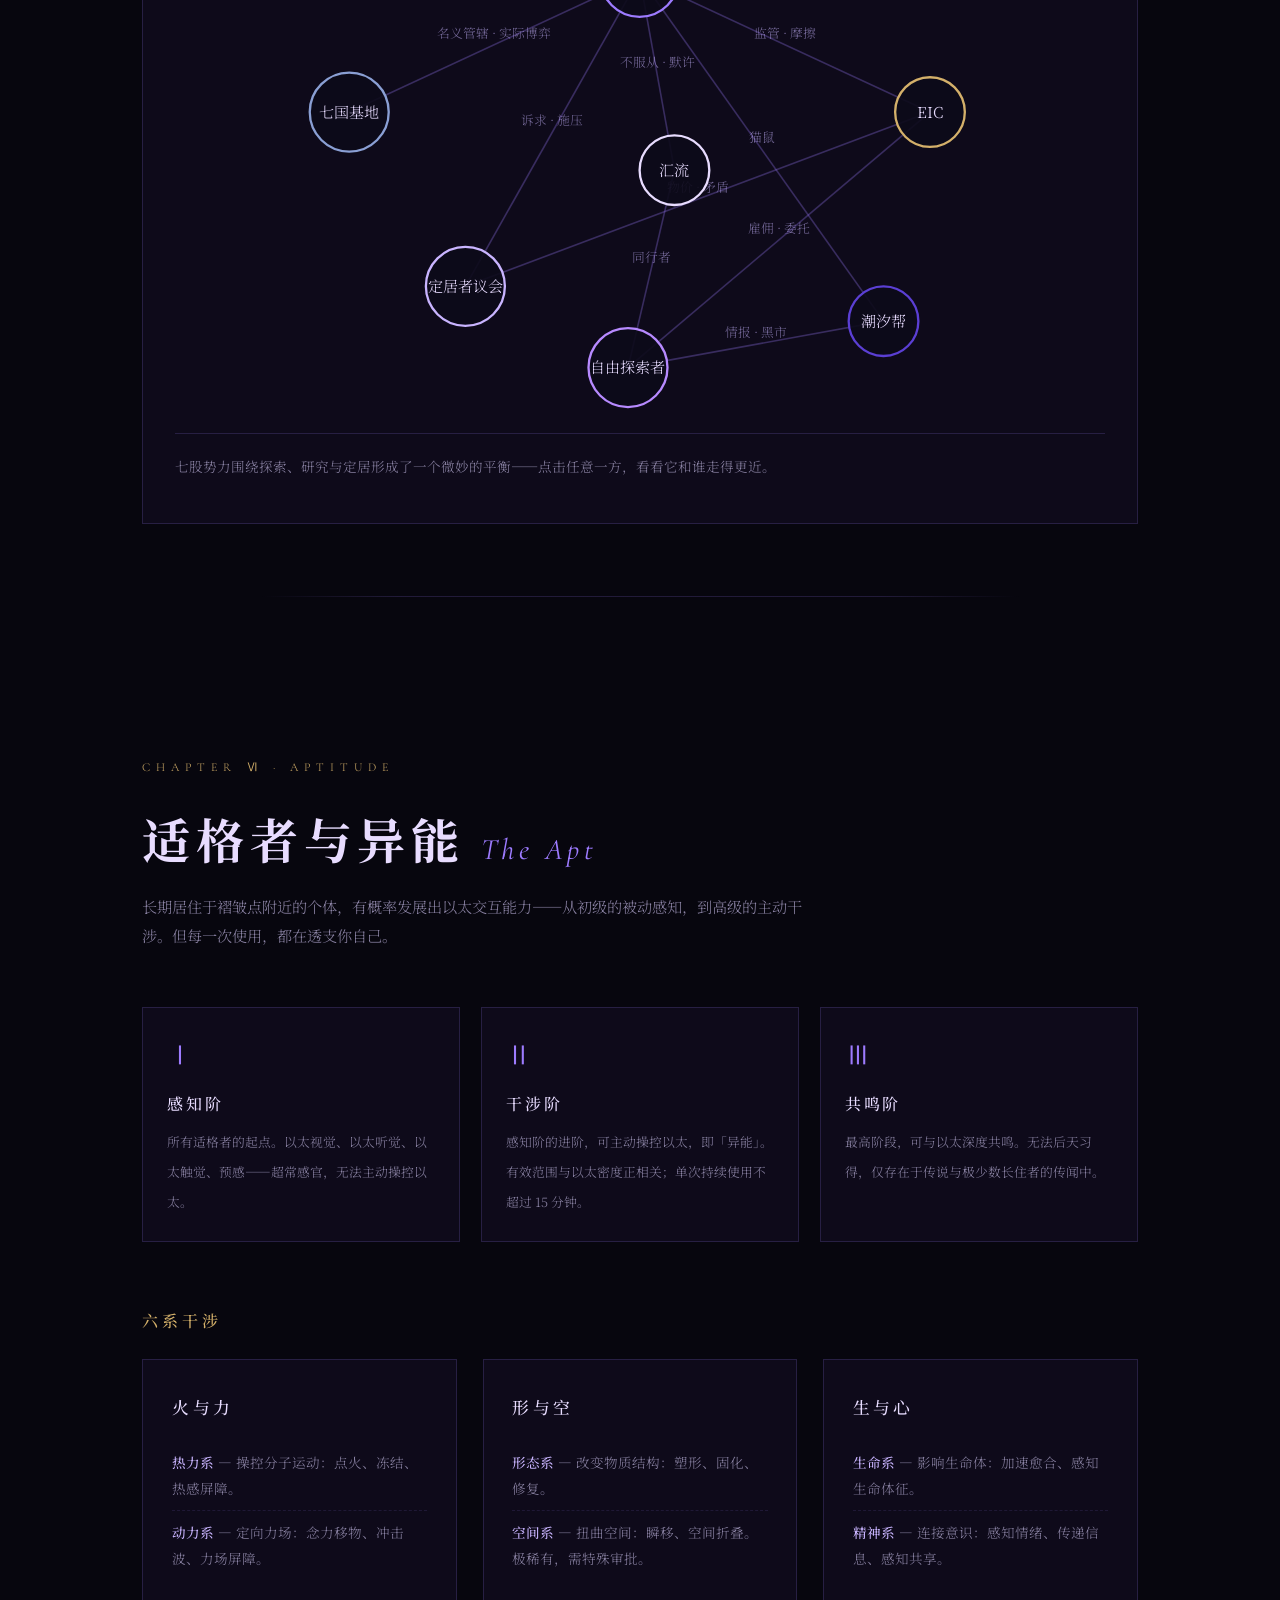
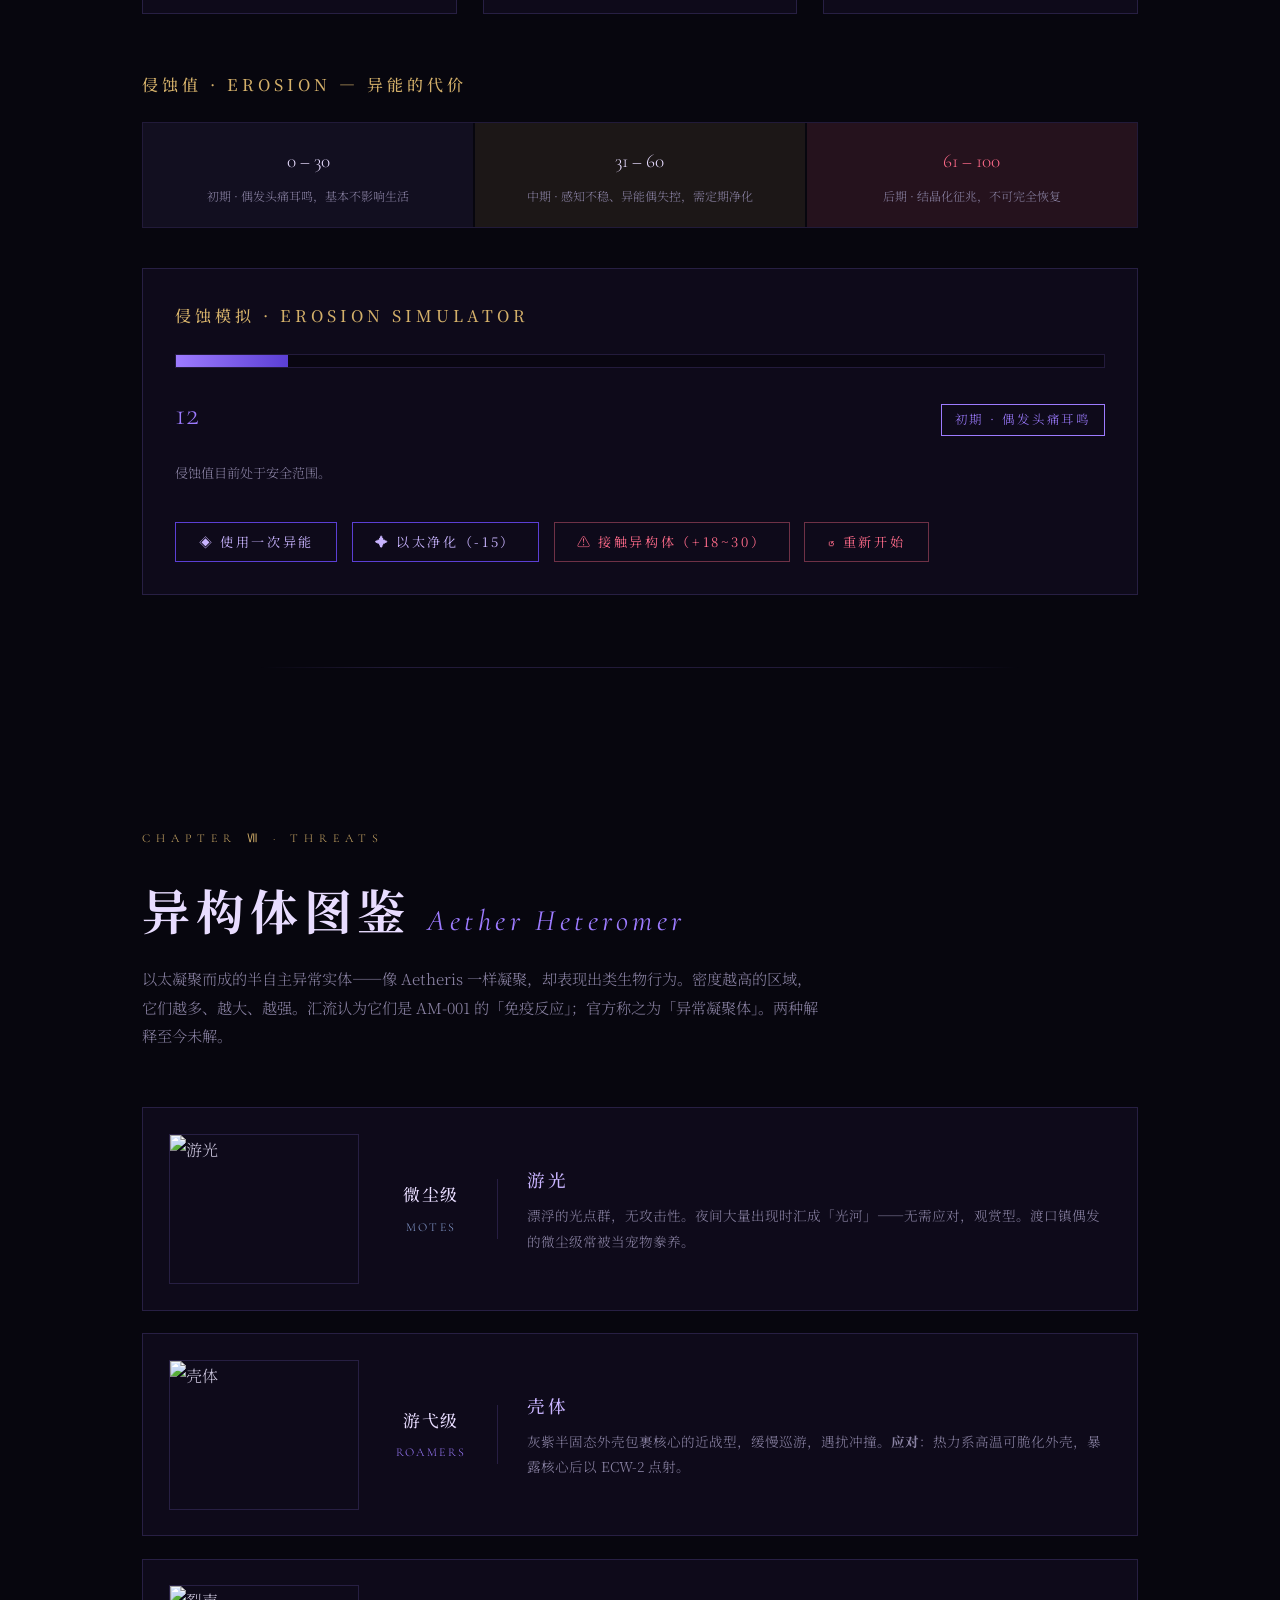
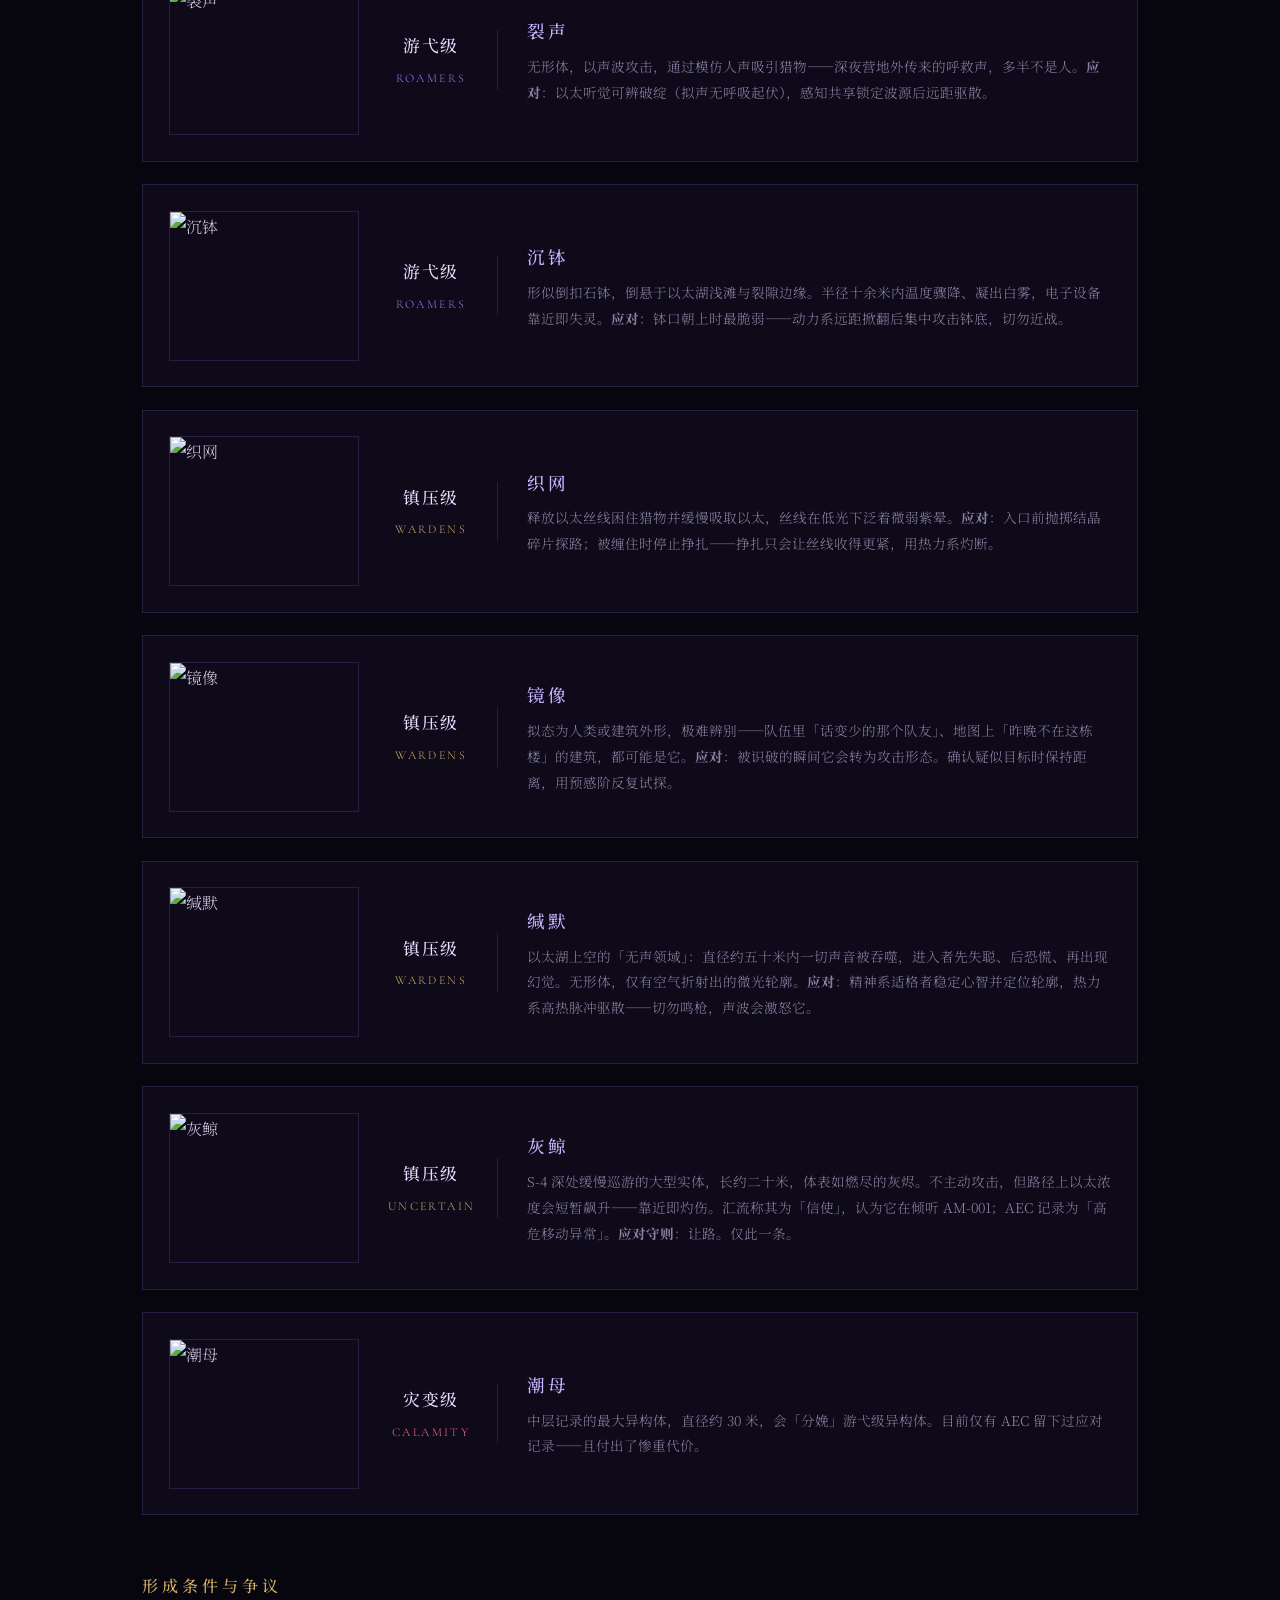
==== commit 7acc9877: "fix: strip leftover entrance animation, hoist nav/reveal init before modules to prevent flash" ====
--- a/index.html
+++ b/index.html
@@ -78,7 +78,7 @@
 h1.hero-title{font-size:clamp(3.5rem,11vw,8.5rem);font-weight:900;letter-spacing:.28em;text-indent:.28em;
   background:linear-gradient(180deg,#fff 0%,var(--crystal) 40%,var(--aether) 100%);
   -webkit-background-clip:text;background-clip:text;color:transparent;
-  margin:1.2rem 0 .6rem;opacity:0;animation:rise 1.4s .5s forwards;
+  margin:1.2rem 0 .6rem;
   filter:drop-shadow(0 0 42px rgba(157,123,255,.35))}
 .hero-sub{font-size:clamp(1rem,2.2vw,1.35rem);color:var(--text);letter-spacing:.35em}
 .hero-sub em{font-style:normal;color:var(--glow)}
@@ -799,6 +799,27 @@
 // svg namespace (shared)
 const NS='http://www.w3.org/2000/svg';
 
+// nav shrink
+const nav=document.getElementById('nav');
+addEventListener('scroll',()=>nav.classList.toggle('shrunk',scrollY>60));
+
+// reveal on scroll
+const io=new IntersectionObserver(es=>es.forEach(e=>{if(e.isIntersecting){e.target.classList.add('on');io.unobserve(e.target)}}),{threshold:.08});
+document.querySelectorAll('.reveal').forEach(el=>io.observe(el));
+
+// ---------- nav active state ----------
+(function(){
+  const here=(location.pathname.split('/').pop()||'index.html');
+  const links=document.querySelectorAll('#nav .links a');
+  if(here!=='index.html') return; // subpages keep their static .on
+  links.forEach(a=>{if(a.getAttribute('href').startsWith('index.html#'))a.classList.remove('on')});
+  const spy=new IntersectionObserver(es=>{
+    es.forEach(e=>{if(e.isIntersecting){
+      links.forEach(a=>a.classList.toggle('on',a.getAttribute('href')==='#'+e.target.id||a.getAttribute('href')==='index.html#'+e.target.id));
+    }});
+  },{rootMargin:'-35% 0px -55% 0px'});
+  ['ether','history','am001','regions','factions','powers','bestiary','crystal','gloss'].forEach(id=>{const el=document.getElementById(id);if(el)spy.observe(el)});
+})();
 // aether particles
 const cv=document.getElementById('particles'),ctx=cv.getContext('2d');
 let W,H,ps=[];
@@ -815,6 +836,7 @@
     ctx.fillStyle=`rgba(180,150,255,${a})`;
     ctx.shadowColor='rgba(157,123,255,.9)';ctx.shadowBlur=8;ctx.fill();ctx.shadowBlur=0;}
   requestAnimationFrame(tick)})();
+
 
 // reading progress
 const bar=document.getElementById('progress');
@@ -963,27 +985,7 @@
   mapInit();
 
 }
-// nav shrink
-const nav=document.getElementById('nav');
-addEventListener('scroll',()=>nav.classList.toggle('shrunk',scrollY>60));
-
-// reveal on scroll
-const io=new IntersectionObserver(es=>es.forEach(e=>{if(e.isIntersecting){e.target.classList.add('on');io.unobserve(e.target)}}),{threshold:.08});
-document.querySelectorAll('.reveal').forEach(el=>io.observe(el));
-
-// ---------- nav active state ----------
-(function(){
-  const here=(location.pathname.split('/').pop()||'index.html');
-  const links=document.querySelectorAll('#nav .links a');
-  if(here!=='index.html') return; // subpages keep their static .on
-  links.forEach(a=>{if(a.getAttribute('href').startsWith('index.html#'))a.classList.remove('on')});
-  const spy=new IntersectionObserver(es=>{
-    es.forEach(e=>{if(e.isIntersecting){
-      links.forEach(a=>a.classList.toggle('on',a.getAttribute('href')==='#'+e.target.id||a.getAttribute('href')==='index.html#'+e.target.id));
-    }});
-  },{rootMargin:'-35% 0px -55% 0px'});
-  ['ether','history','am001','regions','factions','powers','bestiary','crystal','gloss'].forEach(id=>{const el=document.getElementById(id);if(el)spy.observe(el)});
-})();
+
 </script>
 </body>
 </html>
